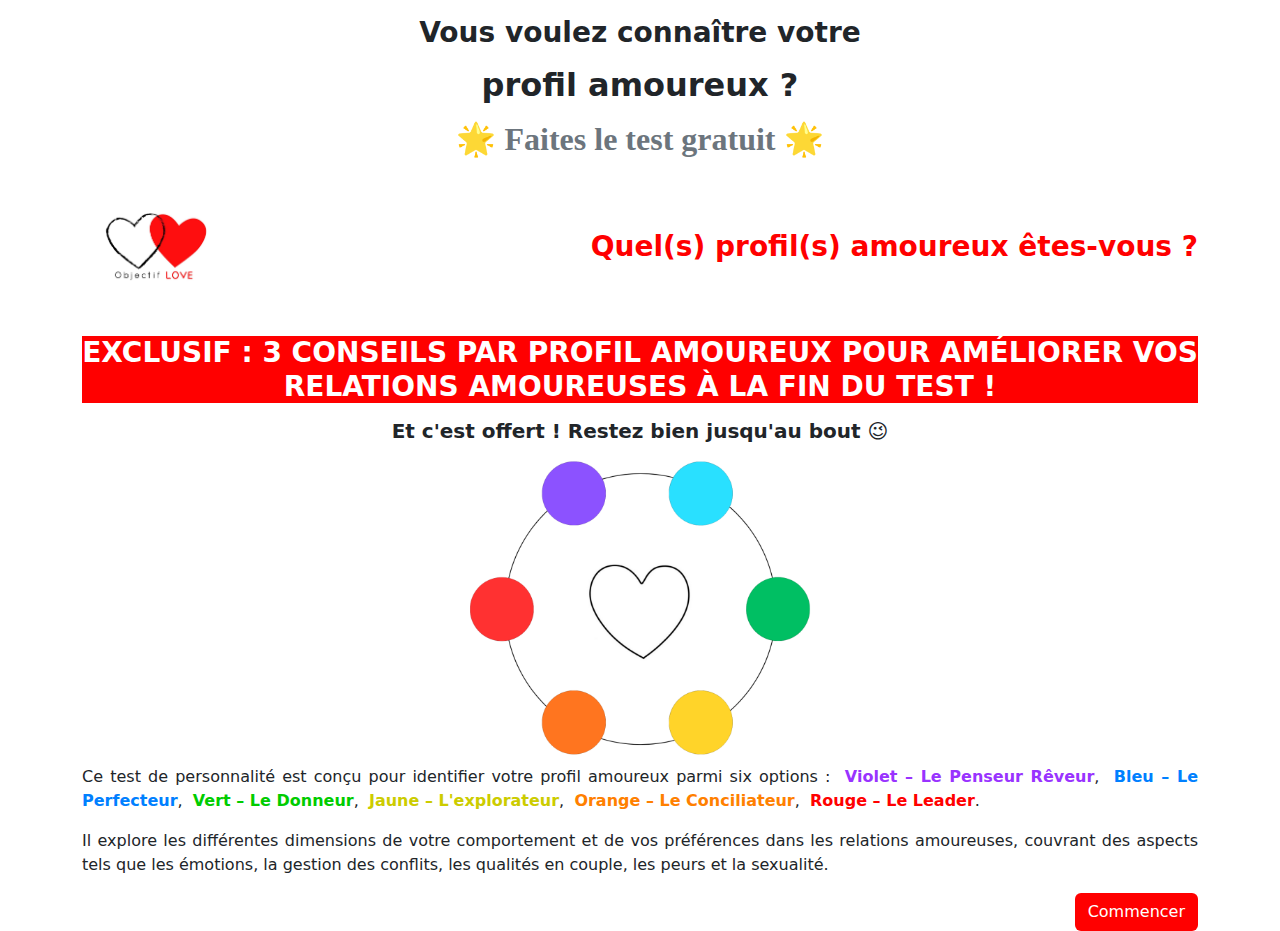
==== versions/2.0.0/index.html @ d707b4ab "refactor: extract to another repository" ====
<!doctype html>
<html lang="en">
  <head>
    <meta charset="UTF-8" />
    <meta name="viewport" content="width=device-width, initial-scale=1.0" />
    <title>Questionnaire Objectif love</title>
    <script type="module" crossorigin src="./plugin.js"></script>
    <link rel="stylesheet" crossorigin href="./plugin20.css">
  </head>
  <body>
    <div id="questionnaire"></div>
  </body>
</html>
---- versions/2.0.0/plugin20.css ----
@charset "UTF-8";/*!
 * Bootstrap  v5.3.3 (https://getbootstrap.com/)
 * Copyright 2011-2024 The Bootstrap Authors
 * Licensed under MIT (https://github.com/twbs/bootstrap/blob/main/LICENSE)
 */:root,[data-bs-theme=light]{--bs-blue: #0d6efd;--bs-indigo: #6610f2;--bs-purple: #6f42c1;--bs-pink: #d63384;--bs-red: #dc3545;--bs-orange: #fd7e14;--bs-yellow: #ffc107;--bs-green: #198754;--bs-teal: #20c997;--bs-cyan: #0dcaf0;--bs-black: #000;--bs-white: #fff;--bs-gray: #6c757d;--bs-gray-dark: #343a40;--bs-gray-100: #f8f9fa;--bs-gray-200: #e9ecef;--bs-gray-300: #dee2e6;--bs-gray-400: #ced4da;--bs-gray-500: #adb5bd;--bs-gray-600: #6c757d;--bs-gray-700: #495057;--bs-gray-800: #343a40;--bs-gray-900: #212529;--bs-primary: #0d6efd;--bs-secondary: #6c757d;--bs-success: #198754;--bs-info: #0dcaf0;--bs-warning: #ffc107;--bs-danger: #dc3545;--bs-light: #f8f9fa;--bs-dark: #212529;--bs-primary-rgb: 13, 110, 253;--bs-secondary-rgb: 108, 117, 125;--bs-success-rgb: 25, 135, 84;--bs-info-rgb: 13, 202, 240;--bs-warning-rgb: 255, 193, 7;--bs-danger-rgb: 220, 53, 69;--bs-light-rgb: 248, 249, 250;--bs-dark-rgb: 33, 37, 41;--bs-primary-text-emphasis: #052c65;--bs-secondary-text-emphasis: #2b2f32;--bs-success-text-emphasis: #0a3622;--bs-info-text-emphasis: #055160;--bs-warning-text-emphasis: #664d03;--bs-danger-text-emphasis: #58151c;--bs-light-text-emphasis: #495057;--bs-dark-text-emphasis: #495057;--bs-primary-bg-subtle: #cfe2ff;--bs-secondary-bg-subtle: #e2e3e5;--bs-success-bg-subtle: #d1e7dd;--bs-info-bg-subtle: #cff4fc;--bs-warning-bg-subtle: #fff3cd;--bs-danger-bg-subtle: #f8d7da;--bs-light-bg-subtle: #fcfcfd;--bs-dark-bg-subtle: #ced4da;--bs-primary-border-subtle: #9ec5fe;--bs-secondary-border-subtle: #c4c8cb;--bs-success-border-subtle: #a3cfbb;--bs-info-border-subtle: #9eeaf9;--bs-warning-border-subtle: #ffe69c;--bs-danger-border-subtle: #f1aeb5;--bs-light-border-subtle: #e9ecef;--bs-dark-border-subtle: #adb5bd;--bs-white-rgb: 255, 255, 255;--bs-black-rgb: 0, 0, 0;--bs-font-sans-serif: system-ui, -apple-system, "Segoe UI", Roboto, "Helvetica Neue", "Noto Sans", "Liberation Sans", Arial, sans-serif, "Apple Color Emoji", "Segoe UI Emoji", "Segoe UI Symbol", "Noto Color Emoji";--bs-font-monospace: SFMono-Regular, Menlo, Monaco, Consolas, "Liberation Mono", "Courier New", monospace;--bs-gradient: linear-gradient(180deg, rgba(255, 255, 255, .15), rgba(255, 255, 255, 0));--bs-body-font-family: var(--bs-font-sans-serif);--bs-body-font-size: 1rem;--bs-body-font-weight: 400;--bs-body-line-height: 1.5;--bs-body-color: #212529;--bs-body-color-rgb: 33, 37, 41;--bs-body-bg: #fff;--bs-body-bg-rgb: 255, 255, 255;--bs-emphasis-color: #000;--bs-emphasis-color-rgb: 0, 0, 0;--bs-secondary-color: rgba(33, 37, 41, .75);--bs-secondary-color-rgb: 33, 37, 41;--bs-secondary-bg: #e9ecef;--bs-secondary-bg-rgb: 233, 236, 239;--bs-tertiary-color: rgba(33, 37, 41, .5);--bs-tertiary-color-rgb: 33, 37, 41;--bs-tertiary-bg: #f8f9fa;--bs-tertiary-bg-rgb: 248, 249, 250;--bs-heading-color: inherit;--bs-link-color: #0d6efd;--bs-link-color-rgb: 13, 110, 253;--bs-link-decoration: underline;--bs-link-hover-color: #0a58ca;--bs-link-hover-color-rgb: 10, 88, 202;--bs-code-color: #d63384;--bs-highlight-color: #212529;--bs-highlight-bg: #fff3cd;--bs-border-width: 1px;--bs-border-style: solid;--bs-border-color: #dee2e6;--bs-border-color-translucent: rgba(0, 0, 0, .175);--bs-border-radius: .375rem;--bs-border-radius-sm: .25rem;--bs-border-radius-lg: .5rem;--bs-border-radius-xl: 1rem;--bs-border-radius-xxl: 2rem;--bs-border-radius-2xl: var(--bs-border-radius-xxl);--bs-border-radius-pill: 50rem;--bs-box-shadow: 0 .5rem 1rem rgba(0, 0, 0, .15);--bs-box-shadow-sm: 0 .125rem .25rem rgba(0, 0, 0, .075);--bs-box-shadow-lg: 0 1rem 3rem rgba(0, 0, 0, .175);--bs-box-shadow-inset: inset 0 1px 2px rgba(0, 0, 0, .075);--bs-focus-ring-width: .25rem;--bs-focus-ring-opacity: .25;--bs-focus-ring-color: rgba(13, 110, 253, .25);--bs-form-valid-color: #198754;--bs-form-valid-border-color: #198754;--bs-form-invalid-color: #dc3545;--bs-form-invalid-border-color: #dc3545}[data-bs-theme=dark]{color-scheme:dark;--bs-body-color: #dee2e6;--bs-body-color-rgb: 222, 226, 230;--bs-body-bg: #212529;--bs-body-bg-rgb: 33, 37, 41;--bs-emphasis-color: #fff;--bs-emphasis-color-rgb: 255, 255, 255;--bs-secondary-color: rgba(222, 226, 230, .75);--bs-secondary-color-rgb: 222, 226, 230;--bs-secondary-bg: #343a40;--bs-secondary-bg-rgb: 52, 58, 64;--bs-tertiary-color: rgba(222, 226, 230, .5);--bs-tertiary-color-rgb: 222, 226, 230;--bs-tertiary-bg: #2b3035;--bs-tertiary-bg-rgb: 43, 48, 53;--bs-primary-text-emphasis: #6ea8fe;--bs-secondary-text-emphasis: #a7acb1;--bs-success-text-emphasis: #75b798;--bs-info-text-emphasis: #6edff6;--bs-warning-text-emphasis: #ffda6a;--bs-danger-text-emphasis: #ea868f;--bs-light-text-emphasis: #f8f9fa;--bs-dark-text-emphasis: #dee2e6;--bs-primary-bg-subtle: #031633;--bs-secondary-bg-subtle: #161719;--bs-success-bg-subtle: #051b11;--bs-info-bg-subtle: #032830;--bs-warning-bg-subtle: #332701;--bs-danger-bg-subtle: #2c0b0e;--bs-light-bg-subtle: #343a40;--bs-dark-bg-subtle: #1a1d20;--bs-primary-border-subtle: #084298;--bs-secondary-border-subtle: #41464b;--bs-success-border-subtle: #0f5132;--bs-info-border-subtle: #087990;--bs-warning-border-subtle: #997404;--bs-danger-border-subtle: #842029;--bs-light-border-subtle: #495057;--bs-dark-border-subtle: #343a40;--bs-heading-color: inherit;--bs-link-color: #6ea8fe;--bs-link-hover-color: #8bb9fe;--bs-link-color-rgb: 110, 168, 254;--bs-link-hover-color-rgb: 139, 185, 254;--bs-code-color: #e685b5;--bs-highlight-color: #dee2e6;--bs-highlight-bg: #664d03;--bs-border-color: #495057;--bs-border-color-translucent: rgba(255, 255, 255, .15);--bs-form-valid-color: #75b798;--bs-form-valid-border-color: #75b798;--bs-form-invalid-color: #ea868f;--bs-form-invalid-border-color: #ea868f}*,*:before,*:after{box-sizing:border-box}@media (prefers-reduced-motion: no-preference){:root{scroll-behavior:smooth}}body{margin:0;font-family:var(--bs-body-font-family);font-size:var(--bs-body-font-size);font-weight:var(--bs-body-font-weight);line-height:var(--bs-body-line-height);color:var(--bs-body-color);text-align:var(--bs-body-text-align);background-color:var(--bs-body-bg);-webkit-text-size-adjust:100%;-webkit-tap-highlight-color:rgba(0,0,0,0)}hr{margin:1rem 0;color:inherit;border:0;border-top:var(--bs-border-width) solid;opacity:.25}h6,.h6,h5,.h5,h4,.h4,h3,.h3,h2,.h2,h1,.h1{margin-top:0;margin-bottom:.5rem;font-weight:500;line-height:1.2;color:var(--bs-heading-color)}h1,.h1{font-size:calc(1.375rem + 1.5vw)}@media (min-width: 1200px){h1,.h1{font-size:2.5rem}}h2,.h2{font-size:calc(1.325rem + .9vw)}@media (min-width: 1200px){h2,.h2{font-size:2rem}}h3,.h3{font-size:calc(1.3rem + .6vw)}@media (min-width: 1200px){h3,.h3{font-size:1.75rem}}h4,.h4{font-size:calc(1.275rem + .3vw)}@media (min-width: 1200px){h4,.h4{font-size:1.5rem}}h5,.h5{font-size:1.25rem}h6,.h6{font-size:1rem}p{margin-top:0;margin-bottom:1rem}abbr[title]{text-decoration:underline dotted;cursor:help;text-decoration-skip-ink:none}address{margin-bottom:1rem;font-style:normal;line-height:inherit}ol,ul{padding-left:2rem}ol,ul,dl{margin-top:0;margin-bottom:1rem}ol ol,ul ul,ol ul,ul ol{margin-bottom:0}dt{font-weight:700}dd{margin-bottom:.5rem;margin-left:0}blockquote{margin:0 0 1rem}b,strong{font-weight:bolder}small,.small{font-size:.875em}mark,.mark{padding:.1875em;color:var(--bs-highlight-color);background-color:var(--bs-highlight-bg)}sub,sup{position:relative;font-size:.75em;line-height:0;vertical-align:baseline}sub{bottom:-.25em}sup{top:-.5em}a{color:rgba(var(--bs-link-color-rgb),var(--bs-link-opacity, 1));text-decoration:underline}a:hover{--bs-link-color-rgb: var(--bs-link-hover-color-rgb)}a:not([href]):not([class]),a:not([href]):not([class]):hover{color:inherit;text-decoration:none}pre,code,kbd,samp{font-family:var(--bs-font-monospace);font-size:1em}pre{display:block;margin-top:0;margin-bottom:1rem;overflow:auto;font-size:.875em}pre code{font-size:inherit;color:inherit;word-break:normal}code{font-size:.875em;color:var(--bs-code-color);word-wrap:break-word}a>code{color:inherit}kbd{padding:.1875rem .375rem;font-size:.875em;color:var(--bs-body-bg);background-color:var(--bs-body-color);border-radius:.25rem}kbd kbd{padding:0;font-size:1em}figure{margin:0 0 1rem}img,svg{vertical-align:middle}table{caption-side:bottom;border-collapse:collapse}caption{padding-top:.5rem;padding-bottom:.5rem;color:var(--bs-secondary-color);text-align:left}th{text-align:inherit;text-align:-webkit-match-parent}thead,tbody,tfoot,tr,td,th{border-color:inherit;border-style:solid;border-width:0}label{display:inline-block}button{border-radius:0}button:focus:not(:focus-visible){outline:0}input,button,select,optgroup,textarea{margin:0;font-family:inherit;font-size:inherit;line-height:inherit}button,select{text-transform:none}[role=button]{cursor:pointer}select{word-wrap:normal}select:disabled{opacity:1}[list]:not([type=date]):not([type=datetime-local]):not([type=month]):not([type=week]):not([type=time])::-webkit-calendar-picker-indicator{display:none!important}button,[type=button],[type=reset],[type=submit]{-webkit-appearance:button}button:not(:disabled),[type=button]:not(:disabled),[type=reset]:not(:disabled),[type=submit]:not(:disabled){cursor:pointer}::-moz-focus-inner{padding:0;border-style:none}textarea{resize:vertical}fieldset{min-width:0;padding:0;margin:0;border:0}legend{float:left;width:100%;padding:0;margin-bottom:.5rem;font-size:calc(1.275rem + .3vw);line-height:inherit}@media (min-width: 1200px){legend{font-size:1.5rem}}legend+*{clear:left}::-webkit-datetime-edit-fields-wrapper,::-webkit-datetime-edit-text,::-webkit-datetime-edit-minute,::-webkit-datetime-edit-hour-field,::-webkit-datetime-edit-day-field,::-webkit-datetime-edit-month-field,::-webkit-datetime-edit-year-field{padding:0}::-webkit-inner-spin-button{height:auto}[type=search]{-webkit-appearance:textfield;outline-offset:-2px}::-webkit-search-decoration{-webkit-appearance:none}::-webkit-color-swatch-wrapper{padding:0}::file-selector-button{font:inherit;-webkit-appearance:button}output{display:inline-block}iframe{border:0}summary{display:list-item;cursor:pointer}progress{vertical-align:baseline}[hidden]{display:none!important}.lead{font-size:1.25rem;font-weight:300}.display-1{font-size:calc(1.625rem + 4.5vw);font-weight:300;line-height:1.2}@media (min-width: 1200px){.display-1{font-size:5rem}}.display-2{font-size:calc(1.575rem + 3.9vw);font-weight:300;line-height:1.2}@media (min-width: 1200px){.display-2{font-size:4.5rem}}.display-3{font-size:calc(1.525rem + 3.3vw);font-weight:300;line-height:1.2}@media (min-width: 1200px){.display-3{font-size:4rem}}.display-4{font-size:calc(1.475rem + 2.7vw);font-weight:300;line-height:1.2}@media (min-width: 1200px){.display-4{font-size:3.5rem}}.display-5{font-size:calc(1.425rem + 2.1vw);font-weight:300;line-height:1.2}@media (min-width: 1200px){.display-5{font-size:3rem}}.display-6{font-size:calc(1.375rem + 1.5vw);font-weight:300;line-height:1.2}@media (min-width: 1200px){.display-6{font-size:2.5rem}}.list-unstyled,.list-inline{padding-left:0;list-style:none}.list-inline-item{display:inline-block}.list-inline-item:not(:last-child){margin-right:.5rem}.initialism{font-size:.875em;text-transform:uppercase}.blockquote{margin-bottom:1rem;font-size:1.25rem}.blockquote>:last-child{margin-bottom:0}.blockquote-footer{margin-top:-1rem;margin-bottom:1rem;font-size:.875em;color:#6c757d}.blockquote-footer:before{content:"— "}.img-fluid{max-width:100%;height:auto}.img-thumbnail{padding:.25rem;background-color:var(--bs-body-bg);border:var(--bs-border-width) solid var(--bs-border-color);border-radius:var(--bs-border-radius);max-width:100%;height:auto}.figure{display:inline-block}.figure-img{margin-bottom:.5rem;line-height:1}.figure-caption{font-size:.875em;color:var(--bs-secondary-color)}.container,.container-fluid,.container-xxl,.container-xl,.container-lg,.container-md,.container-sm{--bs-gutter-x: 1.5rem;--bs-gutter-y: 0;width:100%;padding-right:calc(var(--bs-gutter-x) * .5);padding-left:calc(var(--bs-gutter-x) * .5);margin-right:auto;margin-left:auto}@media (min-width: 576px){.container-sm,.container{max-width:540px}}@media (min-width: 768px){.container-md,.container-sm,.container{max-width:720px}}@media (min-width: 992px){.container-lg,.container-md,.container-sm,.container{max-width:960px}}@media (min-width: 1200px){.container-xl,.container-lg,.container-md,.container-sm,.container{max-width:1140px}}@media (min-width: 1400px){.container-xxl,.container-xl,.container-lg,.container-md,.container-sm,.container{max-width:1320px}}:root{--bs-breakpoint-xs: 0;--bs-breakpoint-sm: 576px;--bs-breakpoint-md: 768px;--bs-breakpoint-lg: 992px;--bs-breakpoint-xl: 1200px;--bs-breakpoint-xxl: 1400px}.row{--bs-gutter-x: 1.5rem;--bs-gutter-y: 0;display:flex;flex-wrap:wrap;margin-top:calc(-1 * var(--bs-gutter-y));margin-right:calc(-.5 * var(--bs-gutter-x));margin-left:calc(-.5 * var(--bs-gutter-x))}.row>*{flex-shrink:0;width:100%;max-width:100%;padding-right:calc(var(--bs-gutter-x) * .5);padding-left:calc(var(--bs-gutter-x) * .5);margin-top:var(--bs-gutter-y)}.col{flex:1 0 0%}.row-cols-auto>*{flex:0 0 auto;width:auto}.row-cols-1>*{flex:0 0 auto;width:100%}.row-cols-2>*{flex:0 0 auto;width:50%}.row-cols-3>*{flex:0 0 auto;width:33.33333333%}.row-cols-4>*{flex:0 0 auto;width:25%}.row-cols-5>*{flex:0 0 auto;width:20%}.row-cols-6>*{flex:0 0 auto;width:16.66666667%}.col-auto{flex:0 0 auto;width:auto}.col-1{flex:0 0 auto;width:8.33333333%}.col-2{flex:0 0 auto;width:16.66666667%}.col-3{flex:0 0 auto;width:25%}.col-4{flex:0 0 auto;width:33.33333333%}.col-5{flex:0 0 auto;width:41.66666667%}.col-6{flex:0 0 auto;width:50%}.col-7{flex:0 0 auto;width:58.33333333%}.col-8{flex:0 0 auto;width:66.66666667%}.col-9{flex:0 0 auto;width:75%}.col-10{flex:0 0 auto;width:83.33333333%}.col-11{flex:0 0 auto;width:91.66666667%}.col-12{flex:0 0 auto;width:100%}.offset-1{margin-left:8.33333333%}.offset-2{margin-left:16.66666667%}.offset-3{margin-left:25%}.offset-4{margin-left:33.33333333%}.offset-5{margin-left:41.66666667%}.offset-6{margin-left:50%}.offset-7{margin-left:58.33333333%}.offset-8{margin-left:66.66666667%}.offset-9{margin-left:75%}.offset-10{margin-left:83.33333333%}.offset-11{margin-left:91.66666667%}.g-0,.gx-0{--bs-gutter-x: 0}.g-0,.gy-0{--bs-gutter-y: 0}.g-1,.gx-1{--bs-gutter-x: .25rem}.g-1,.gy-1{--bs-gutter-y: .25rem}.g-2,.gx-2{--bs-gutter-x: .5rem}.g-2,.gy-2{--bs-gutter-y: .5rem}.g-3,.gx-3{--bs-gutter-x: 1rem}.g-3,.gy-3{--bs-gutter-y: 1rem}.g-4,.gx-4{--bs-gutter-x: 1.5rem}.g-4,.gy-4{--bs-gutter-y: 1.5rem}.g-5,.gx-5{--bs-gutter-x: 3rem}.g-5,.gy-5{--bs-gutter-y: 3rem}@media (min-width: 576px){.col-sm{flex:1 0 0%}.row-cols-sm-auto>*{flex:0 0 auto;width:auto}.row-cols-sm-1>*{flex:0 0 auto;width:100%}.row-cols-sm-2>*{flex:0 0 auto;width:50%}.row-cols-sm-3>*{flex:0 0 auto;width:33.33333333%}.row-cols-sm-4>*{flex:0 0 auto;width:25%}.row-cols-sm-5>*{flex:0 0 auto;width:20%}.row-cols-sm-6>*{flex:0 0 auto;width:16.66666667%}.col-sm-auto{flex:0 0 auto;width:auto}.col-sm-1{flex:0 0 auto;width:8.33333333%}.col-sm-2{flex:0 0 auto;width:16.66666667%}.col-sm-3{flex:0 0 auto;width:25%}.col-sm-4{flex:0 0 auto;width:33.33333333%}.col-sm-5{flex:0 0 auto;width:41.66666667%}.col-sm-6{flex:0 0 auto;width:50%}.col-sm-7{flex:0 0 auto;width:58.33333333%}.col-sm-8{flex:0 0 auto;width:66.66666667%}.col-sm-9{flex:0 0 auto;width:75%}.col-sm-10{flex:0 0 auto;width:83.33333333%}.col-sm-11{flex:0 0 auto;width:91.66666667%}.col-sm-12{flex:0 0 auto;width:100%}.offset-sm-0{margin-left:0}.offset-sm-1{margin-left:8.33333333%}.offset-sm-2{margin-left:16.66666667%}.offset-sm-3{margin-left:25%}.offset-sm-4{margin-left:33.33333333%}.offset-sm-5{margin-left:41.66666667%}.offset-sm-6{margin-left:50%}.offset-sm-7{margin-left:58.33333333%}.offset-sm-8{margin-left:66.66666667%}.offset-sm-9{margin-left:75%}.offset-sm-10{margin-left:83.33333333%}.offset-sm-11{margin-left:91.66666667%}.g-sm-0,.gx-sm-0{--bs-gutter-x: 0}.g-sm-0,.gy-sm-0{--bs-gutter-y: 0}.g-sm-1,.gx-sm-1{--bs-gutter-x: .25rem}.g-sm-1,.gy-sm-1{--bs-gutter-y: .25rem}.g-sm-2,.gx-sm-2{--bs-gutter-x: .5rem}.g-sm-2,.gy-sm-2{--bs-gutter-y: .5rem}.g-sm-3,.gx-sm-3{--bs-gutter-x: 1rem}.g-sm-3,.gy-sm-3{--bs-gutter-y: 1rem}.g-sm-4,.gx-sm-4{--bs-gutter-x: 1.5rem}.g-sm-4,.gy-sm-4{--bs-gutter-y: 1.5rem}.g-sm-5,.gx-sm-5{--bs-gutter-x: 3rem}.g-sm-5,.gy-sm-5{--bs-gutter-y: 3rem}}@media (min-width: 768px){.col-md{flex:1 0 0%}.row-cols-md-auto>*{flex:0 0 auto;width:auto}.row-cols-md-1>*{flex:0 0 auto;width:100%}.row-cols-md-2>*{flex:0 0 auto;width:50%}.row-cols-md-3>*{flex:0 0 auto;width:33.33333333%}.row-cols-md-4>*{flex:0 0 auto;width:25%}.row-cols-md-5>*{flex:0 0 auto;width:20%}.row-cols-md-6>*{flex:0 0 auto;width:16.66666667%}.col-md-auto{flex:0 0 auto;width:auto}.col-md-1{flex:0 0 auto;width:8.33333333%}.col-md-2{flex:0 0 auto;width:16.66666667%}.col-md-3{flex:0 0 auto;width:25%}.col-md-4{flex:0 0 auto;width:33.33333333%}.col-md-5{flex:0 0 auto;width:41.66666667%}.col-md-6{flex:0 0 auto;width:50%}.col-md-7{flex:0 0 auto;width:58.33333333%}.col-md-8{flex:0 0 auto;width:66.66666667%}.col-md-9{flex:0 0 auto;width:75%}.col-md-10{flex:0 0 auto;width:83.33333333%}.col-md-11{flex:0 0 auto;width:91.66666667%}.col-md-12{flex:0 0 auto;width:100%}.offset-md-0{margin-left:0}.offset-md-1{margin-left:8.33333333%}.offset-md-2{margin-left:16.66666667%}.offset-md-3{margin-left:25%}.offset-md-4{margin-left:33.33333333%}.offset-md-5{margin-left:41.66666667%}.offset-md-6{margin-left:50%}.offset-md-7{margin-left:58.33333333%}.offset-md-8{margin-left:66.66666667%}.offset-md-9{margin-left:75%}.offset-md-10{margin-left:83.33333333%}.offset-md-11{margin-left:91.66666667%}.g-md-0,.gx-md-0{--bs-gutter-x: 0}.g-md-0,.gy-md-0{--bs-gutter-y: 0}.g-md-1,.gx-md-1{--bs-gutter-x: .25rem}.g-md-1,.gy-md-1{--bs-gutter-y: .25rem}.g-md-2,.gx-md-2{--bs-gutter-x: .5rem}.g-md-2,.gy-md-2{--bs-gutter-y: .5rem}.g-md-3,.gx-md-3{--bs-gutter-x: 1rem}.g-md-3,.gy-md-3{--bs-gutter-y: 1rem}.g-md-4,.gx-md-4{--bs-gutter-x: 1.5rem}.g-md-4,.gy-md-4{--bs-gutter-y: 1.5rem}.g-md-5,.gx-md-5{--bs-gutter-x: 3rem}.g-md-5,.gy-md-5{--bs-gutter-y: 3rem}}@media (min-width: 992px){.col-lg{flex:1 0 0%}.row-cols-lg-auto>*{flex:0 0 auto;width:auto}.row-cols-lg-1>*{flex:0 0 auto;width:100%}.row-cols-lg-2>*{flex:0 0 auto;width:50%}.row-cols-lg-3>*{flex:0 0 auto;width:33.33333333%}.row-cols-lg-4>*{flex:0 0 auto;width:25%}.row-cols-lg-5>*{flex:0 0 auto;width:20%}.row-cols-lg-6>*{flex:0 0 auto;width:16.66666667%}.col-lg-auto{flex:0 0 auto;width:auto}.col-lg-1{flex:0 0 auto;width:8.33333333%}.col-lg-2{flex:0 0 auto;width:16.66666667%}.col-lg-3{flex:0 0 auto;width:25%}.col-lg-4{flex:0 0 auto;width:33.33333333%}.col-lg-5{flex:0 0 auto;width:41.66666667%}.col-lg-6{flex:0 0 auto;width:50%}.col-lg-7{flex:0 0 auto;width:58.33333333%}.col-lg-8{flex:0 0 auto;width:66.66666667%}.col-lg-9{flex:0 0 auto;width:75%}.col-lg-10{flex:0 0 auto;width:83.33333333%}.col-lg-11{flex:0 0 auto;width:91.66666667%}.col-lg-12{flex:0 0 auto;width:100%}.offset-lg-0{margin-left:0}.offset-lg-1{margin-left:8.33333333%}.offset-lg-2{margin-left:16.66666667%}.offset-lg-3{margin-left:25%}.offset-lg-4{margin-left:33.33333333%}.offset-lg-5{margin-left:41.66666667%}.offset-lg-6{margin-left:50%}.offset-lg-7{margin-left:58.33333333%}.offset-lg-8{margin-left:66.66666667%}.offset-lg-9{margin-left:75%}.offset-lg-10{margin-left:83.33333333%}.offset-lg-11{margin-left:91.66666667%}.g-lg-0,.gx-lg-0{--bs-gutter-x: 0}.g-lg-0,.gy-lg-0{--bs-gutter-y: 0}.g-lg-1,.gx-lg-1{--bs-gutter-x: .25rem}.g-lg-1,.gy-lg-1{--bs-gutter-y: .25rem}.g-lg-2,.gx-lg-2{--bs-gutter-x: .5rem}.g-lg-2,.gy-lg-2{--bs-gutter-y: .5rem}.g-lg-3,.gx-lg-3{--bs-gutter-x: 1rem}.g-lg-3,.gy-lg-3{--bs-gutter-y: 1rem}.g-lg-4,.gx-lg-4{--bs-gutter-x: 1.5rem}.g-lg-4,.gy-lg-4{--bs-gutter-y: 1.5rem}.g-lg-5,.gx-lg-5{--bs-gutter-x: 3rem}.g-lg-5,.gy-lg-5{--bs-gutter-y: 3rem}}@media (min-width: 1200px){.col-xl{flex:1 0 0%}.row-cols-xl-auto>*{flex:0 0 auto;width:auto}.row-cols-xl-1>*{flex:0 0 auto;width:100%}.row-cols-xl-2>*{flex:0 0 auto;width:50%}.row-cols-xl-3>*{flex:0 0 auto;width:33.33333333%}.row-cols-xl-4>*{flex:0 0 auto;width:25%}.row-cols-xl-5>*{flex:0 0 auto;width:20%}.row-cols-xl-6>*{flex:0 0 auto;width:16.66666667%}.col-xl-auto{flex:0 0 auto;width:auto}.col-xl-1{flex:0 0 auto;width:8.33333333%}.col-xl-2{flex:0 0 auto;width:16.66666667%}.col-xl-3{flex:0 0 auto;width:25%}.col-xl-4{flex:0 0 auto;width:33.33333333%}.col-xl-5{flex:0 0 auto;width:41.66666667%}.col-xl-6{flex:0 0 auto;width:50%}.col-xl-7{flex:0 0 auto;width:58.33333333%}.col-xl-8{flex:0 0 auto;width:66.66666667%}.col-xl-9{flex:0 0 auto;width:75%}.col-xl-10{flex:0 0 auto;width:83.33333333%}.col-xl-11{flex:0 0 auto;width:91.66666667%}.col-xl-12{flex:0 0 auto;width:100%}.offset-xl-0{margin-left:0}.offset-xl-1{margin-left:8.33333333%}.offset-xl-2{margin-left:16.66666667%}.offset-xl-3{margin-left:25%}.offset-xl-4{margin-left:33.33333333%}.offset-xl-5{margin-left:41.66666667%}.offset-xl-6{margin-left:50%}.offset-xl-7{margin-left:58.33333333%}.offset-xl-8{margin-left:66.66666667%}.offset-xl-9{margin-left:75%}.offset-xl-10{margin-left:83.33333333%}.offset-xl-11{margin-left:91.66666667%}.g-xl-0,.gx-xl-0{--bs-gutter-x: 0}.g-xl-0,.gy-xl-0{--bs-gutter-y: 0}.g-xl-1,.gx-xl-1{--bs-gutter-x: .25rem}.g-xl-1,.gy-xl-1{--bs-gutter-y: .25rem}.g-xl-2,.gx-xl-2{--bs-gutter-x: .5rem}.g-xl-2,.gy-xl-2{--bs-gutter-y: .5rem}.g-xl-3,.gx-xl-3{--bs-gutter-x: 1rem}.g-xl-3,.gy-xl-3{--bs-gutter-y: 1rem}.g-xl-4,.gx-xl-4{--bs-gutter-x: 1.5rem}.g-xl-4,.gy-xl-4{--bs-gutter-y: 1.5rem}.g-xl-5,.gx-xl-5{--bs-gutter-x: 3rem}.g-xl-5,.gy-xl-5{--bs-gutter-y: 3rem}}@media (min-width: 1400px){.col-xxl{flex:1 0 0%}.row-cols-xxl-auto>*{flex:0 0 auto;width:auto}.row-cols-xxl-1>*{flex:0 0 auto;width:100%}.row-cols-xxl-2>*{flex:0 0 auto;width:50%}.row-cols-xxl-3>*{flex:0 0 auto;width:33.33333333%}.row-cols-xxl-4>*{flex:0 0 auto;width:25%}.row-cols-xxl-5>*{flex:0 0 auto;width:20%}.row-cols-xxl-6>*{flex:0 0 auto;width:16.66666667%}.col-xxl-auto{flex:0 0 auto;width:auto}.col-xxl-1{flex:0 0 auto;width:8.33333333%}.col-xxl-2{flex:0 0 auto;width:16.66666667%}.col-xxl-3{flex:0 0 auto;width:25%}.col-xxl-4{flex:0 0 auto;width:33.33333333%}.col-xxl-5{flex:0 0 auto;width:41.66666667%}.col-xxl-6{flex:0 0 auto;width:50%}.col-xxl-7{flex:0 0 auto;width:58.33333333%}.col-xxl-8{flex:0 0 auto;width:66.66666667%}.col-xxl-9{flex:0 0 auto;width:75%}.col-xxl-10{flex:0 0 auto;width:83.33333333%}.col-xxl-11{flex:0 0 auto;width:91.66666667%}.col-xxl-12{flex:0 0 auto;width:100%}.offset-xxl-0{margin-left:0}.offset-xxl-1{margin-left:8.33333333%}.offset-xxl-2{margin-left:16.66666667%}.offset-xxl-3{margin-left:25%}.offset-xxl-4{margin-left:33.33333333%}.offset-xxl-5{margin-left:41.66666667%}.offset-xxl-6{margin-left:50%}.offset-xxl-7{margin-left:58.33333333%}.offset-xxl-8{margin-left:66.66666667%}.offset-xxl-9{margin-left:75%}.offset-xxl-10{margin-left:83.33333333%}.offset-xxl-11{margin-left:91.66666667%}.g-xxl-0,.gx-xxl-0{--bs-gutter-x: 0}.g-xxl-0,.gy-xxl-0{--bs-gutter-y: 0}.g-xxl-1,.gx-xxl-1{--bs-gutter-x: .25rem}.g-xxl-1,.gy-xxl-1{--bs-gutter-y: .25rem}.g-xxl-2,.gx-xxl-2{--bs-gutter-x: .5rem}.g-xxl-2,.gy-xxl-2{--bs-gutter-y: .5rem}.g-xxl-3,.gx-xxl-3{--bs-gutter-x: 1rem}.g-xxl-3,.gy-xxl-3{--bs-gutter-y: 1rem}.g-xxl-4,.gx-xxl-4{--bs-gutter-x: 1.5rem}.g-xxl-4,.gy-xxl-4{--bs-gutter-y: 1.5rem}.g-xxl-5,.gx-xxl-5{--bs-gutter-x: 3rem}.g-xxl-5,.gy-xxl-5{--bs-gutter-y: 3rem}}.table{--bs-table-color-type: initial;--bs-table-bg-type: initial;--bs-table-color-state: initial;--bs-table-bg-state: initial;--bs-table-color: var(--bs-emphasis-color);--bs-table-bg: var(--bs-body-bg);--bs-table-border-color: var(--bs-border-color);--bs-table-accent-bg: transparent;--bs-table-striped-color: var(--bs-emphasis-color);--bs-table-striped-bg: rgba(var(--bs-emphasis-color-rgb), .05);--bs-table-active-color: var(--bs-emphasis-color);--bs-table-active-bg: rgba(var(--bs-emphasis-color-rgb), .1);--bs-table-hover-color: var(--bs-emphasis-color);--bs-table-hover-bg: rgba(var(--bs-emphasis-color-rgb), .075);width:100%;margin-bottom:1rem;vertical-align:top;border-color:var(--bs-table-border-color)}.table>:not(caption)>*>*{padding:.5rem;color:var(--bs-table-color-state, var(--bs-table-color-type, var(--bs-table-color)));background-color:var(--bs-table-bg);border-bottom-width:var(--bs-border-width);box-shadow:inset 0 0 0 9999px var(--bs-table-bg-state, var(--bs-table-bg-type, var(--bs-table-accent-bg)))}.table>tbody{vertical-align:inherit}.table>thead{vertical-align:bottom}.table-group-divider{border-top:calc(var(--bs-border-width) * 2) solid currentcolor}.caption-top{caption-side:top}.table-sm>:not(caption)>*>*{padding:.25rem}.table-bordered>:not(caption)>*{border-width:var(--bs-border-width) 0}.table-bordered>:not(caption)>*>*{border-width:0 var(--bs-border-width)}.table-borderless>:not(caption)>*>*{border-bottom-width:0}.table-borderless>:not(:first-child){border-top-width:0}.table-striped>tbody>tr:nth-of-type(odd)>*{--bs-table-color-type: var(--bs-table-striped-color);--bs-table-bg-type: var(--bs-table-striped-bg)}.table-striped-columns>:not(caption)>tr>:nth-child(2n){--bs-table-color-type: var(--bs-table-striped-color);--bs-table-bg-type: var(--bs-table-striped-bg)}.table-active{--bs-table-color-state: var(--bs-table-active-color);--bs-table-bg-state: var(--bs-table-active-bg)}.table-hover>tbody>tr:hover>*{--bs-table-color-state: var(--bs-table-hover-color);--bs-table-bg-state: var(--bs-table-hover-bg)}.table-primary{--bs-table-color: #000;--bs-table-bg: #cfe2ff;--bs-table-border-color: #a6b5cc;--bs-table-striped-bg: #c5d7f2;--bs-table-striped-color: #000;--bs-table-active-bg: #bacbe6;--bs-table-active-color: #000;--bs-table-hover-bg: #bfd1ec;--bs-table-hover-color: #000;color:var(--bs-table-color);border-color:var(--bs-table-border-color)}.table-secondary{--bs-table-color: #000;--bs-table-bg: #e2e3e5;--bs-table-border-color: #b5b6b7;--bs-table-striped-bg: #d7d8da;--bs-table-striped-color: #000;--bs-table-active-bg: #cbccce;--bs-table-active-color: #000;--bs-table-hover-bg: #d1d2d4;--bs-table-hover-color: #000;color:var(--bs-table-color);border-color:var(--bs-table-border-color)}.table-success{--bs-table-color: #000;--bs-table-bg: #d1e7dd;--bs-table-border-color: #a7b9b1;--bs-table-striped-bg: #c7dbd2;--bs-table-striped-color: #000;--bs-table-active-bg: #bcd0c7;--bs-table-active-color: #000;--bs-table-hover-bg: #c1d6cc;--bs-table-hover-color: #000;color:var(--bs-table-color);border-color:var(--bs-table-border-color)}.table-info{--bs-table-color: #000;--bs-table-bg: #cff4fc;--bs-table-border-color: #a6c3ca;--bs-table-striped-bg: #c5e8ef;--bs-table-striped-color: #000;--bs-table-active-bg: #badce3;--bs-table-active-color: #000;--bs-table-hover-bg: #bfe2e9;--bs-table-hover-color: #000;color:var(--bs-table-color);border-color:var(--bs-table-border-color)}.table-warning{--bs-table-color: #000;--bs-table-bg: #fff3cd;--bs-table-border-color: #ccc2a4;--bs-table-striped-bg: #f2e7c3;--bs-table-striped-color: #000;--bs-table-active-bg: #e6dbb9;--bs-table-active-color: #000;--bs-table-hover-bg: #ece1be;--bs-table-hover-color: #000;color:var(--bs-table-color);border-color:var(--bs-table-border-color)}.table-danger{--bs-table-color: #000;--bs-table-bg: #f8d7da;--bs-table-border-color: #c6acae;--bs-table-striped-bg: #eccccf;--bs-table-striped-color: #000;--bs-table-active-bg: #dfc2c4;--bs-table-active-color: #000;--bs-table-hover-bg: #e5c7ca;--bs-table-hover-color: #000;color:var(--bs-table-color);border-color:var(--bs-table-border-color)}.table-light{--bs-table-color: #000;--bs-table-bg: #f8f9fa;--bs-table-border-color: #c6c7c8;--bs-table-striped-bg: #ecedee;--bs-table-striped-color: #000;--bs-table-active-bg: #dfe0e1;--bs-table-active-color: #000;--bs-table-hover-bg: #e5e6e7;--bs-table-hover-color: #000;color:var(--bs-table-color);border-color:var(--bs-table-border-color)}.table-dark{--bs-table-color: #fff;--bs-table-bg: #212529;--bs-table-border-color: #4d5154;--bs-table-striped-bg: #2c3034;--bs-table-striped-color: #fff;--bs-table-active-bg: #373b3e;--bs-table-active-color: #fff;--bs-table-hover-bg: #323539;--bs-table-hover-color: #fff;color:var(--bs-table-color);border-color:var(--bs-table-border-color)}.table-responsive{overflow-x:auto;-webkit-overflow-scrolling:touch}@media (max-width: 575.98px){.table-responsive-sm{overflow-x:auto;-webkit-overflow-scrolling:touch}}@media (max-width: 767.98px){.table-responsive-md{overflow-x:auto;-webkit-overflow-scrolling:touch}}@media (max-width: 991.98px){.table-responsive-lg{overflow-x:auto;-webkit-overflow-scrolling:touch}}@media (max-width: 1199.98px){.table-responsive-xl{overflow-x:auto;-webkit-overflow-scrolling:touch}}@media (max-width: 1399.98px){.table-responsive-xxl{overflow-x:auto;-webkit-overflow-scrolling:touch}}.form-label{margin-bottom:.5rem}.col-form-label{padding-top:calc(.375rem + var(--bs-border-width));padding-bottom:calc(.375rem + var(--bs-border-width));margin-bottom:0;font-size:inherit;line-height:1.5}.col-form-label-lg{padding-top:calc(.5rem + var(--bs-border-width));padding-bottom:calc(.5rem + var(--bs-border-width));font-size:1.25rem}.col-form-label-sm{padding-top:calc(.25rem + var(--bs-border-width));padding-bottom:calc(.25rem + var(--bs-border-width));font-size:.875rem}.form-text{margin-top:.25rem;font-size:.875em;color:var(--bs-secondary-color)}.form-control{display:block;width:100%;padding:.375rem .75rem;font-size:1rem;font-weight:400;line-height:1.5;color:var(--bs-body-color);-webkit-appearance:none;-moz-appearance:none;appearance:none;background-color:var(--bs-body-bg);background-clip:padding-box;border:var(--bs-border-width) solid var(--bs-border-color);border-radius:var(--bs-border-radius);transition:border-color .15s ease-in-out,box-shadow .15s ease-in-out}@media (prefers-reduced-motion: reduce){.form-control{transition:none}}.form-control[type=file]{overflow:hidden}.form-control[type=file]:not(:disabled):not([readonly]){cursor:pointer}.form-control:focus{color:var(--bs-body-color);background-color:var(--bs-body-bg);border-color:#86b7fe;outline:0;box-shadow:0 0 0 .25rem #0d6efd40}.form-control::-webkit-date-and-time-value{min-width:85px;height:1.5em;margin:0}.form-control::-webkit-datetime-edit{display:block;padding:0}.form-control::placeholder{color:var(--bs-secondary-color);opacity:1}.form-control:disabled{background-color:var(--bs-secondary-bg);opacity:1}.form-control::file-selector-button{padding:.375rem .75rem;margin:-.375rem -.75rem;margin-inline-end:.75rem;color:var(--bs-body-color);background-color:var(--bs-tertiary-bg);pointer-events:none;border-color:inherit;border-style:solid;border-width:0;border-inline-end-width:var(--bs-border-width);border-radius:0;transition:color .15s ease-in-out,background-color .15s ease-in-out,border-color .15s ease-in-out,box-shadow .15s ease-in-out}@media (prefers-reduced-motion: reduce){.form-control::file-selector-button{transition:none}}.form-control:hover:not(:disabled):not([readonly])::file-selector-button{background-color:var(--bs-secondary-bg)}.form-control-plaintext{display:block;width:100%;padding:.375rem 0;margin-bottom:0;line-height:1.5;color:var(--bs-body-color);background-color:transparent;border:solid transparent;border-width:var(--bs-border-width) 0}.form-control-plaintext:focus{outline:0}.form-control-plaintext.form-control-sm,.form-control-plaintext.form-control-lg{padding-right:0;padding-left:0}.form-control-sm{min-height:calc(1.5em + .5rem + calc(var(--bs-border-width) * 2));padding:.25rem .5rem;font-size:.875rem;border-radius:var(--bs-border-radius-sm)}.form-control-sm::file-selector-button{padding:.25rem .5rem;margin:-.25rem -.5rem;margin-inline-end:.5rem}.form-control-lg{min-height:calc(1.5em + 1rem + calc(var(--bs-border-width) * 2));padding:.5rem 1rem;font-size:1.25rem;border-radius:var(--bs-border-radius-lg)}.form-control-lg::file-selector-button{padding:.5rem 1rem;margin:-.5rem -1rem;margin-inline-end:1rem}textarea.form-control{min-height:calc(1.5em + .75rem + calc(var(--bs-border-width) * 2))}textarea.form-control-sm{min-height:calc(1.5em + .5rem + calc(var(--bs-border-width) * 2))}textarea.form-control-lg{min-height:calc(1.5em + 1rem + calc(var(--bs-border-width) * 2))}.form-control-color{width:3rem;height:calc(1.5em + .75rem + calc(var(--bs-border-width) * 2));padding:.375rem}.form-control-color:not(:disabled):not([readonly]){cursor:pointer}.form-control-color::-moz-color-swatch{border:0!important;border-radius:var(--bs-border-radius)}.form-control-color::-webkit-color-swatch{border:0!important;border-radius:var(--bs-border-radius)}.form-control-color.form-control-sm{height:calc(1.5em + .5rem + calc(var(--bs-border-width) * 2))}.form-control-color.form-control-lg{height:calc(1.5em + 1rem + calc(var(--bs-border-width) * 2))}.form-select{--bs-form-select-bg-img: url("data:image/svg+xml,%3csvg xmlns='http://www.w3.org/2000/svg' viewBox='0 0 16 16'%3e%3cpath fill='none' stroke='%23343a40' stroke-linecap='round' stroke-linejoin='round' stroke-width='2' d='m2 5 6 6 6-6'/%3e%3c/svg%3e");display:block;width:100%;padding:.375rem 2.25rem .375rem .75rem;font-size:1rem;font-weight:400;line-height:1.5;color:var(--bs-body-color);-webkit-appearance:none;-moz-appearance:none;appearance:none;background-color:var(--bs-body-bg);background-image:var(--bs-form-select-bg-img),var(--bs-form-select-bg-icon, none);background-repeat:no-repeat;background-position:right .75rem center;background-size:16px 12px;border:var(--bs-border-width) solid var(--bs-border-color);border-radius:var(--bs-border-radius);transition:border-color .15s ease-in-out,box-shadow .15s ease-in-out}@media (prefers-reduced-motion: reduce){.form-select{transition:none}}.form-select:focus{border-color:#86b7fe;outline:0;box-shadow:0 0 0 .25rem #0d6efd40}.form-select[multiple],.form-select[size]:not([size="1"]){padding-right:.75rem;background-image:none}.form-select:disabled{background-color:var(--bs-secondary-bg)}.form-select:-moz-focusring{color:transparent;text-shadow:0 0 0 var(--bs-body-color)}.form-select-sm{padding-top:.25rem;padding-bottom:.25rem;padding-left:.5rem;font-size:.875rem;border-radius:var(--bs-border-radius-sm)}.form-select-lg{padding-top:.5rem;padding-bottom:.5rem;padding-left:1rem;font-size:1.25rem;border-radius:var(--bs-border-radius-lg)}[data-bs-theme=dark] .form-select{--bs-form-select-bg-img: url("data:image/svg+xml,%3csvg xmlns='http://www.w3.org/2000/svg' viewBox='0 0 16 16'%3e%3cpath fill='none' stroke='%23dee2e6' stroke-linecap='round' stroke-linejoin='round' stroke-width='2' d='m2 5 6 6 6-6'/%3e%3c/svg%3e")}.form-check{display:block;min-height:1.5rem;padding-left:1.5em;margin-bottom:.125rem}.form-check .form-check-input{float:left;margin-left:-1.5em}.form-check-reverse{padding-right:1.5em;padding-left:0;text-align:right}.form-check-reverse .form-check-input{float:right;margin-right:-1.5em;margin-left:0}.form-check-input{--bs-form-check-bg: var(--bs-body-bg);flex-shrink:0;width:1em;height:1em;margin-top:.25em;vertical-align:top;-webkit-appearance:none;-moz-appearance:none;appearance:none;background-color:var(--bs-form-check-bg);background-image:var(--bs-form-check-bg-image);background-repeat:no-repeat;background-position:center;background-size:contain;border:var(--bs-border-width) solid var(--bs-border-color);-webkit-print-color-adjust:exact;print-color-adjust:exact}.form-check-input[type=checkbox]{border-radius:.25em}.form-check-input[type=radio]{border-radius:50%}.form-check-input:active{filter:brightness(90%)}.form-check-input:focus{border-color:#86b7fe;outline:0;box-shadow:0 0 0 .25rem #0d6efd40}.form-check-input:checked{background-color:#0d6efd;border-color:#0d6efd}.form-check-input:checked[type=checkbox]{--bs-form-check-bg-image: url("data:image/svg+xml,%3csvg xmlns='http://www.w3.org/2000/svg' viewBox='0 0 20 20'%3e%3cpath fill='none' stroke='%23fff' stroke-linecap='round' stroke-linejoin='round' stroke-width='3' d='m6 10 3 3 6-6'/%3e%3c/svg%3e")}.form-check-input:checked[type=radio]{--bs-form-check-bg-image: url("data:image/svg+xml,%3csvg xmlns='http://www.w3.org/2000/svg' viewBox='-4 -4 8 8'%3e%3ccircle r='2' fill='%23fff'/%3e%3c/svg%3e")}.form-check-input[type=checkbox]:indeterminate{background-color:#0d6efd;border-color:#0d6efd;--bs-form-check-bg-image: url("data:image/svg+xml,%3csvg xmlns='http://www.w3.org/2000/svg' viewBox='0 0 20 20'%3e%3cpath fill='none' stroke='%23fff' stroke-linecap='round' stroke-linejoin='round' stroke-width='3' d='M6 10h8'/%3e%3c/svg%3e")}.form-check-input:disabled{pointer-events:none;filter:none;opacity:.5}.form-check-input[disabled]~.form-check-label,.form-check-input:disabled~.form-check-label{cursor:default;opacity:.5}.form-switch{padding-left:2.5em}.form-switch .form-check-input{--bs-form-switch-bg: url("data:image/svg+xml,%3csvg xmlns='http://www.w3.org/2000/svg' viewBox='-4 -4 8 8'%3e%3ccircle r='3' fill='rgba%280, 0, 0, 0.25%29'/%3e%3c/svg%3e");width:2em;margin-left:-2.5em;background-image:var(--bs-form-switch-bg);background-position:left center;border-radius:2em;transition:background-position .15s ease-in-out}@media (prefers-reduced-motion: reduce){.form-switch .form-check-input{transition:none}}.form-switch .form-check-input:focus{--bs-form-switch-bg: url("data:image/svg+xml,%3csvg xmlns='http://www.w3.org/2000/svg' viewBox='-4 -4 8 8'%3e%3ccircle r='3' fill='%2386b7fe'/%3e%3c/svg%3e")}.form-switch .form-check-input:checked{background-position:right center;--bs-form-switch-bg: url("data:image/svg+xml,%3csvg xmlns='http://www.w3.org/2000/svg' viewBox='-4 -4 8 8'%3e%3ccircle r='3' fill='%23fff'/%3e%3c/svg%3e")}.form-switch.form-check-reverse{padding-right:2.5em;padding-left:0}.form-switch.form-check-reverse .form-check-input{margin-right:-2.5em;margin-left:0}.form-check-inline{display:inline-block;margin-right:1rem}.btn-check{position:absolute;clip:rect(0,0,0,0);pointer-events:none}.btn-check[disabled]+.btn,.btn-check:disabled+.btn{pointer-events:none;filter:none;opacity:.65}[data-bs-theme=dark] .form-switch .form-check-input:not(:checked):not(:focus){--bs-form-switch-bg: url("data:image/svg+xml,%3csvg xmlns='http://www.w3.org/2000/svg' viewBox='-4 -4 8 8'%3e%3ccircle r='3' fill='rgba%28255, 255, 255, 0.25%29'/%3e%3c/svg%3e")}.form-range{width:100%;height:1.5rem;padding:0;-webkit-appearance:none;-moz-appearance:none;appearance:none;background-color:transparent}.form-range:focus{outline:0}.form-range:focus::-webkit-slider-thumb{box-shadow:0 0 0 1px #fff,0 0 0 .25rem #0d6efd40}.form-range:focus::-moz-range-thumb{box-shadow:0 0 0 1px #fff,0 0 0 .25rem #0d6efd40}.form-range::-moz-focus-outer{border:0}.form-range::-webkit-slider-thumb{width:1rem;height:1rem;margin-top:-.25rem;-webkit-appearance:none;-moz-appearance:none;appearance:none;background-color:#0d6efd;border:0;border-radius:1rem;transition:background-color .15s ease-in-out,border-color .15s ease-in-out,box-shadow .15s ease-in-out}@media (prefers-reduced-motion: reduce){.form-range::-webkit-slider-thumb{transition:none}}.form-range::-webkit-slider-thumb:active{background-color:#b6d4fe}.form-range::-webkit-slider-runnable-track{width:100%;height:.5rem;color:transparent;cursor:pointer;background-color:var(--bs-secondary-bg);border-color:transparent;border-radius:1rem}.form-range::-moz-range-thumb{width:1rem;height:1rem;-webkit-appearance:none;-moz-appearance:none;appearance:none;background-color:#0d6efd;border:0;border-radius:1rem;transition:background-color .15s ease-in-out,border-color .15s ease-in-out,box-shadow .15s ease-in-out}@media (prefers-reduced-motion: reduce){.form-range::-moz-range-thumb{transition:none}}.form-range::-moz-range-thumb:active{background-color:#b6d4fe}.form-range::-moz-range-track{width:100%;height:.5rem;color:transparent;cursor:pointer;background-color:var(--bs-secondary-bg);border-color:transparent;border-radius:1rem}.form-range:disabled{pointer-events:none}.form-range:disabled::-webkit-slider-thumb{background-color:var(--bs-secondary-color)}.form-range:disabled::-moz-range-thumb{background-color:var(--bs-secondary-color)}.form-floating{position:relative}.form-floating>.form-control,.form-floating>.form-control-plaintext,.form-floating>.form-select{height:calc(3.5rem + calc(var(--bs-border-width) * 2));min-height:calc(3.5rem + calc(var(--bs-border-width) * 2));line-height:1.25}.form-floating>label{position:absolute;top:0;left:0;z-index:2;height:100%;padding:1rem .75rem;overflow:hidden;text-align:start;text-overflow:ellipsis;white-space:nowrap;pointer-events:none;border:var(--bs-border-width) solid transparent;transform-origin:0 0;transition:opacity .1s ease-in-out,transform .1s ease-in-out}@media (prefers-reduced-motion: reduce){.form-floating>label{transition:none}}.form-floating>.form-control,.form-floating>.form-control-plaintext{padding:1rem .75rem}.form-floating>.form-control::placeholder,.form-floating>.form-control-plaintext::placeholder{color:transparent}.form-floating>.form-control:focus,.form-floating>.form-control:not(:placeholder-shown),.form-floating>.form-control-plaintext:focus,.form-floating>.form-control-plaintext:not(:placeholder-shown){padding-top:1.625rem;padding-bottom:.625rem}.form-floating>.form-control:-webkit-autofill,.form-floating>.form-control-plaintext:-webkit-autofill{padding-top:1.625rem;padding-bottom:.625rem}.form-floating>.form-select{padding-top:1.625rem;padding-bottom:.625rem}.form-floating>.form-control:focus~label,.form-floating>.form-control:not(:placeholder-shown)~label,.form-floating>.form-control-plaintext~label,.form-floating>.form-select~label{color:rgba(var(--bs-body-color-rgb),.65);transform:scale(.85) translateY(-.5rem) translate(.15rem)}.form-floating>.form-control:focus~label:after,.form-floating>.form-control:not(:placeholder-shown)~label:after,.form-floating>.form-control-plaintext~label:after,.form-floating>.form-select~label:after{position:absolute;top:1rem;right:.375rem;bottom:1rem;left:.375rem;z-index:-1;height:1.5em;content:"";background-color:var(--bs-body-bg);border-radius:var(--bs-border-radius)}.form-floating>.form-control:-webkit-autofill~label{color:rgba(var(--bs-body-color-rgb),.65);transform:scale(.85) translateY(-.5rem) translate(.15rem)}.form-floating>.form-control-plaintext~label{border-width:var(--bs-border-width) 0}.form-floating>:disabled~label,.form-floating>.form-control:disabled~label{color:#6c757d}.form-floating>:disabled~label:after,.form-floating>.form-control:disabled~label:after{background-color:var(--bs-secondary-bg)}.input-group{position:relative;display:flex;flex-wrap:wrap;align-items:stretch;width:100%}.input-group>.form-control,.input-group>.form-select,.input-group>.form-floating{position:relative;flex:1 1 auto;width:1%;min-width:0}.input-group>.form-control:focus,.input-group>.form-select:focus,.input-group>.form-floating:focus-within{z-index:5}.input-group .btn{position:relative;z-index:2}.input-group .btn:focus{z-index:5}.input-group-text{display:flex;align-items:center;padding:.375rem .75rem;font-size:1rem;font-weight:400;line-height:1.5;color:var(--bs-body-color);text-align:center;white-space:nowrap;background-color:var(--bs-tertiary-bg);border:var(--bs-border-width) solid var(--bs-border-color);border-radius:var(--bs-border-radius)}.input-group-lg>.form-control,.input-group-lg>.form-select,.input-group-lg>.input-group-text,.input-group-lg>.btn{padding:.5rem 1rem;font-size:1.25rem;border-radius:var(--bs-border-radius-lg)}.input-group-sm>.form-control,.input-group-sm>.form-select,.input-group-sm>.input-group-text,.input-group-sm>.btn{padding:.25rem .5rem;font-size:.875rem;border-radius:var(--bs-border-radius-sm)}.input-group-lg>.form-select,.input-group-sm>.form-select{padding-right:3rem}.input-group:not(.has-validation)>:not(:last-child):not(.dropdown-toggle):not(.dropdown-menu):not(.form-floating),.input-group:not(.has-validation)>.dropdown-toggle:nth-last-child(n+3),.input-group:not(.has-validation)>.form-floating:not(:last-child)>.form-control,.input-group:not(.has-validation)>.form-floating:not(:last-child)>.form-select{border-top-right-radius:0;border-bottom-right-radius:0}.input-group.has-validation>:nth-last-child(n+3):not(.dropdown-toggle):not(.dropdown-menu):not(.form-floating),.input-group.has-validation>.dropdown-toggle:nth-last-child(n+4),.input-group.has-validation>.form-floating:nth-last-child(n+3)>.form-control,.input-group.has-validation>.form-floating:nth-last-child(n+3)>.form-select{border-top-right-radius:0;border-bottom-right-radius:0}.input-group>:not(:first-child):not(.dropdown-menu):not(.valid-tooltip):not(.valid-feedback):not(.invalid-tooltip):not(.invalid-feedback){margin-left:calc(var(--bs-border-width) * -1);border-top-left-radius:0;border-bottom-left-radius:0}.input-group>.form-floating:not(:first-child)>.form-control,.input-group>.form-floating:not(:first-child)>.form-select{border-top-left-radius:0;border-bottom-left-radius:0}.valid-feedback{display:none;width:100%;margin-top:.25rem;font-size:.875em;color:var(--bs-form-valid-color)}.valid-tooltip{position:absolute;top:100%;z-index:5;display:none;max-width:100%;padding:.25rem .5rem;margin-top:.1rem;font-size:.875rem;color:#fff;background-color:var(--bs-success);border-radius:var(--bs-border-radius)}.was-validated :valid~.valid-feedback,.was-validated :valid~.valid-tooltip,.is-valid~.valid-feedback,.is-valid~.valid-tooltip{display:block}.was-validated .form-control:valid,.form-control.is-valid{border-color:var(--bs-form-valid-border-color);padding-right:calc(1.5em + .75rem);background-image:url("data:image/svg+xml,%3csvg xmlns='http://www.w3.org/2000/svg' viewBox='0 0 8 8'%3e%3cpath fill='%23198754' d='M2.3 6.73.6 4.53c-.4-1.04.46-1.4 1.1-.8l1.1 1.4 3.4-3.8c.6-.63 1.6-.27 1.2.7l-4 4.6c-.43.5-.8.4-1.1.1z'/%3e%3c/svg%3e");background-repeat:no-repeat;background-position:right calc(.375em + .1875rem) center;background-size:calc(.75em + .375rem) calc(.75em + .375rem)}.was-validated .form-control:valid:focus,.form-control.is-valid:focus{border-color:var(--bs-form-valid-border-color);box-shadow:0 0 0 .25rem rgba(var(--bs-success-rgb),.25)}.was-validated textarea.form-control:valid,textarea.form-control.is-valid{padding-right:calc(1.5em + .75rem);background-position:top calc(.375em + .1875rem) right calc(.375em + .1875rem)}.was-validated .form-select:valid,.form-select.is-valid{border-color:var(--bs-form-valid-border-color)}.was-validated .form-select:valid:not([multiple]):not([size]),.was-validated .form-select:valid:not([multiple])[size="1"],.form-select.is-valid:not([multiple]):not([size]),.form-select.is-valid:not([multiple])[size="1"]{--bs-form-select-bg-icon: url("data:image/svg+xml,%3csvg xmlns='http://www.w3.org/2000/svg' viewBox='0 0 8 8'%3e%3cpath fill='%23198754' d='M2.3 6.73.6 4.53c-.4-1.04.46-1.4 1.1-.8l1.1 1.4 3.4-3.8c.6-.63 1.6-.27 1.2.7l-4 4.6c-.43.5-.8.4-1.1.1z'/%3e%3c/svg%3e");padding-right:4.125rem;background-position:right .75rem center,center right 2.25rem;background-size:16px 12px,calc(.75em + .375rem) calc(.75em + .375rem)}.was-validated .form-select:valid:focus,.form-select.is-valid:focus{border-color:var(--bs-form-valid-border-color);box-shadow:0 0 0 .25rem rgba(var(--bs-success-rgb),.25)}.was-validated .form-control-color:valid,.form-control-color.is-valid{width:calc(3.75rem + 1.5em)}.was-validated .form-check-input:valid,.form-check-input.is-valid{border-color:var(--bs-form-valid-border-color)}.was-validated .form-check-input:valid:checked,.form-check-input.is-valid:checked{background-color:var(--bs-form-valid-color)}.was-validated .form-check-input:valid:focus,.form-check-input.is-valid:focus{box-shadow:0 0 0 .25rem rgba(var(--bs-success-rgb),.25)}.was-validated .form-check-input:valid~.form-check-label,.form-check-input.is-valid~.form-check-label{color:var(--bs-form-valid-color)}.form-check-inline .form-check-input~.valid-feedback{margin-left:.5em}.was-validated .input-group>.form-control:not(:focus):valid,.input-group>.form-control:not(:focus).is-valid,.was-validated .input-group>.form-select:not(:focus):valid,.input-group>.form-select:not(:focus).is-valid,.was-validated .input-group>.form-floating:not(:focus-within):valid,.input-group>.form-floating:not(:focus-within).is-valid{z-index:3}.invalid-feedback{display:none;width:100%;margin-top:.25rem;font-size:.875em;color:var(--bs-form-invalid-color)}.invalid-tooltip{position:absolute;top:100%;z-index:5;display:none;max-width:100%;padding:.25rem .5rem;margin-top:.1rem;font-size:.875rem;color:#fff;background-color:var(--bs-danger);border-radius:var(--bs-border-radius)}.was-validated :invalid~.invalid-feedback,.was-validated :invalid~.invalid-tooltip,.is-invalid~.invalid-feedback,.is-invalid~.invalid-tooltip{display:block}.was-validated .form-control:invalid,.form-control.is-invalid{border-color:var(--bs-form-invalid-border-color);padding-right:calc(1.5em + .75rem);background-image:url("data:image/svg+xml,%3csvg xmlns='http://www.w3.org/2000/svg' viewBox='0 0 12 12' width='12' height='12' fill='none' stroke='%23dc3545'%3e%3ccircle cx='6' cy='6' r='4.5'/%3e%3cpath stroke-linejoin='round' d='M5.8 3.6h.4L6 6.5z'/%3e%3ccircle cx='6' cy='8.2' r='.6' fill='%23dc3545' stroke='none'/%3e%3c/svg%3e");background-repeat:no-repeat;background-position:right calc(.375em + .1875rem) center;background-size:calc(.75em + .375rem) calc(.75em + .375rem)}.was-validated .form-control:invalid:focus,.form-control.is-invalid:focus{border-color:var(--bs-form-invalid-border-color);box-shadow:0 0 0 .25rem rgba(var(--bs-danger-rgb),.25)}.was-validated textarea.form-control:invalid,textarea.form-control.is-invalid{padding-right:calc(1.5em + .75rem);background-position:top calc(.375em + .1875rem) right calc(.375em + .1875rem)}.was-validated .form-select:invalid,.form-select.is-invalid{border-color:var(--bs-form-invalid-border-color)}.was-validated .form-select:invalid:not([multiple]):not([size]),.was-validated .form-select:invalid:not([multiple])[size="1"],.form-select.is-invalid:not([multiple]):not([size]),.form-select.is-invalid:not([multiple])[size="1"]{--bs-form-select-bg-icon: url("data:image/svg+xml,%3csvg xmlns='http://www.w3.org/2000/svg' viewBox='0 0 12 12' width='12' height='12' fill='none' stroke='%23dc3545'%3e%3ccircle cx='6' cy='6' r='4.5'/%3e%3cpath stroke-linejoin='round' d='M5.8 3.6h.4L6 6.5z'/%3e%3ccircle cx='6' cy='8.2' r='.6' fill='%23dc3545' stroke='none'/%3e%3c/svg%3e");padding-right:4.125rem;background-position:right .75rem center,center right 2.25rem;background-size:16px 12px,calc(.75em + .375rem) calc(.75em + .375rem)}.was-validated .form-select:invalid:focus,.form-select.is-invalid:focus{border-color:var(--bs-form-invalid-border-color);box-shadow:0 0 0 .25rem rgba(var(--bs-danger-rgb),.25)}.was-validated .form-control-color:invalid,.form-control-color.is-invalid{width:calc(3.75rem + 1.5em)}.was-validated .form-check-input:invalid,.form-check-input.is-invalid{border-color:var(--bs-form-invalid-border-color)}.was-validated .form-check-input:invalid:checked,.form-check-input.is-invalid:checked{background-color:var(--bs-form-invalid-color)}.was-validated .form-check-input:invalid:focus,.form-check-input.is-invalid:focus{box-shadow:0 0 0 .25rem rgba(var(--bs-danger-rgb),.25)}.was-validated .form-check-input:invalid~.form-check-label,.form-check-input.is-invalid~.form-check-label{color:var(--bs-form-invalid-color)}.form-check-inline .form-check-input~.invalid-feedback{margin-left:.5em}.was-validated .input-group>.form-control:not(:focus):invalid,.input-group>.form-control:not(:focus).is-invalid,.was-validated .input-group>.form-select:not(:focus):invalid,.input-group>.form-select:not(:focus).is-invalid,.was-validated .input-group>.form-floating:not(:focus-within):invalid,.input-group>.form-floating:not(:focus-within).is-invalid{z-index:4}.btn{--bs-btn-padding-x: .75rem;--bs-btn-padding-y: .375rem;--bs-btn-font-family: ;--bs-btn-font-size: 1rem;--bs-btn-font-weight: 400;--bs-btn-line-height: 1.5;--bs-btn-color: var(--bs-body-color);--bs-btn-bg: transparent;--bs-btn-border-width: var(--bs-border-width);--bs-btn-border-color: transparent;--bs-btn-border-radius: var(--bs-border-radius);--bs-btn-hover-border-color: transparent;--bs-btn-box-shadow: inset 0 1px 0 rgba(255, 255, 255, .15), 0 1px 1px rgba(0, 0, 0, .075);--bs-btn-disabled-opacity: .65;--bs-btn-focus-box-shadow: 0 0 0 .25rem rgba(var(--bs-btn-focus-shadow-rgb), .5);display:inline-block;padding:var(--bs-btn-padding-y) var(--bs-btn-padding-x);font-family:var(--bs-btn-font-family);font-size:var(--bs-btn-font-size);font-weight:var(--bs-btn-font-weight);line-height:var(--bs-btn-line-height);color:var(--bs-btn-color);text-align:center;text-decoration:none;vertical-align:middle;cursor:pointer;-webkit-user-select:none;user-select:none;border:var(--bs-btn-border-width) solid var(--bs-btn-border-color);border-radius:var(--bs-btn-border-radius);background-color:var(--bs-btn-bg);transition:color .15s ease-in-out,background-color .15s ease-in-out,border-color .15s ease-in-out,box-shadow .15s ease-in-out}@media (prefers-reduced-motion: reduce){.btn{transition:none}}.btn:hover{color:var(--bs-btn-hover-color);background-color:var(--bs-btn-hover-bg);border-color:var(--bs-btn-hover-border-color)}.btn-check+.btn:hover{color:var(--bs-btn-color);background-color:var(--bs-btn-bg);border-color:var(--bs-btn-border-color)}.btn:focus-visible{color:var(--bs-btn-hover-color);background-color:var(--bs-btn-hover-bg);border-color:var(--bs-btn-hover-border-color);outline:0;box-shadow:var(--bs-btn-focus-box-shadow)}.btn-check:focus-visible+.btn{border-color:var(--bs-btn-hover-border-color);outline:0;box-shadow:var(--bs-btn-focus-box-shadow)}.btn-check:checked+.btn,:not(.btn-check)+.btn:active,.btn:first-child:active,.btn.active,.btn.show{color:var(--bs-btn-active-color);background-color:var(--bs-btn-active-bg);border-color:var(--bs-btn-active-border-color)}.btn-check:checked+.btn:focus-visible,:not(.btn-check)+.btn:active:focus-visible,.btn:first-child:active:focus-visible,.btn.active:focus-visible,.btn.show:focus-visible{box-shadow:var(--bs-btn-focus-box-shadow)}.btn-check:checked:focus-visible+.btn{box-shadow:var(--bs-btn-focus-box-shadow)}.btn:disabled,.btn.disabled,fieldset:disabled .btn{color:var(--bs-btn-disabled-color);pointer-events:none;background-color:var(--bs-btn-disabled-bg);border-color:var(--bs-btn-disabled-border-color);opacity:var(--bs-btn-disabled-opacity)}.btn-primary{--bs-btn-color: #fff;--bs-btn-bg: #0d6efd;--bs-btn-border-color: #0d6efd;--bs-btn-hover-color: #fff;--bs-btn-hover-bg: #0b5ed7;--bs-btn-hover-border-color: #0a58ca;--bs-btn-focus-shadow-rgb: 49, 132, 253;--bs-btn-active-color: #fff;--bs-btn-active-bg: #0a58ca;--bs-btn-active-border-color: #0a53be;--bs-btn-active-shadow: inset 0 3px 5px rgba(0, 0, 0, .125);--bs-btn-disabled-color: #fff;--bs-btn-disabled-bg: #0d6efd;--bs-btn-disabled-border-color: #0d6efd}.btn-secondary{--bs-btn-color: #fff;--bs-btn-bg: #6c757d;--bs-btn-border-color: #6c757d;--bs-btn-hover-color: #fff;--bs-btn-hover-bg: #5c636a;--bs-btn-hover-border-color: #565e64;--bs-btn-focus-shadow-rgb: 130, 138, 145;--bs-btn-active-color: #fff;--bs-btn-active-bg: #565e64;--bs-btn-active-border-color: #51585e;--bs-btn-active-shadow: inset 0 3px 5px rgba(0, 0, 0, .125);--bs-btn-disabled-color: #fff;--bs-btn-disabled-bg: #6c757d;--bs-btn-disabled-border-color: #6c757d}.btn-success{--bs-btn-color: #fff;--bs-btn-bg: #198754;--bs-btn-border-color: #198754;--bs-btn-hover-color: #fff;--bs-btn-hover-bg: #157347;--bs-btn-hover-border-color: #146c43;--bs-btn-focus-shadow-rgb: 60, 153, 110;--bs-btn-active-color: #fff;--bs-btn-active-bg: #146c43;--bs-btn-active-border-color: #13653f;--bs-btn-active-shadow: inset 0 3px 5px rgba(0, 0, 0, .125);--bs-btn-disabled-color: #fff;--bs-btn-disabled-bg: #198754;--bs-btn-disabled-border-color: #198754}.btn-info{--bs-btn-color: #000;--bs-btn-bg: #0dcaf0;--bs-btn-border-color: #0dcaf0;--bs-btn-hover-color: #000;--bs-btn-hover-bg: #31d2f2;--bs-btn-hover-border-color: #25cff2;--bs-btn-focus-shadow-rgb: 11, 172, 204;--bs-btn-active-color: #000;--bs-btn-active-bg: #3dd5f3;--bs-btn-active-border-color: #25cff2;--bs-btn-active-shadow: inset 0 3px 5px rgba(0, 0, 0, .125);--bs-btn-disabled-color: #000;--bs-btn-disabled-bg: #0dcaf0;--bs-btn-disabled-border-color: #0dcaf0}.btn-warning{--bs-btn-color: #000;--bs-btn-bg: #ffc107;--bs-btn-border-color: #ffc107;--bs-btn-hover-color: #000;--bs-btn-hover-bg: #ffca2c;--bs-btn-hover-border-color: #ffc720;--bs-btn-focus-shadow-rgb: 217, 164, 6;--bs-btn-active-color: #000;--bs-btn-active-bg: #ffcd39;--bs-btn-active-border-color: #ffc720;--bs-btn-active-shadow: inset 0 3px 5px rgba(0, 0, 0, .125);--bs-btn-disabled-color: #000;--bs-btn-disabled-bg: #ffc107;--bs-btn-disabled-border-color: #ffc107}.btn-danger{--bs-btn-color: #fff;--bs-btn-bg: #dc3545;--bs-btn-border-color: #dc3545;--bs-btn-hover-color: #fff;--bs-btn-hover-bg: #bb2d3b;--bs-btn-hover-border-color: #b02a37;--bs-btn-focus-shadow-rgb: 225, 83, 97;--bs-btn-active-color: #fff;--bs-btn-active-bg: #b02a37;--bs-btn-active-border-color: #a52834;--bs-btn-active-shadow: inset 0 3px 5px rgba(0, 0, 0, .125);--bs-btn-disabled-color: #fff;--bs-btn-disabled-bg: #dc3545;--bs-btn-disabled-border-color: #dc3545}.btn-light{--bs-btn-color: #000;--bs-btn-bg: #f8f9fa;--bs-btn-border-color: #f8f9fa;--bs-btn-hover-color: #000;--bs-btn-hover-bg: #d3d4d5;--bs-btn-hover-border-color: #c6c7c8;--bs-btn-focus-shadow-rgb: 211, 212, 213;--bs-btn-active-color: #000;--bs-btn-active-bg: #c6c7c8;--bs-btn-active-border-color: #babbbc;--bs-btn-active-shadow: inset 0 3px 5px rgba(0, 0, 0, .125);--bs-btn-disabled-color: #000;--bs-btn-disabled-bg: #f8f9fa;--bs-btn-disabled-border-color: #f8f9fa}.btn-dark{--bs-btn-color: #fff;--bs-btn-bg: #212529;--bs-btn-border-color: #212529;--bs-btn-hover-color: #fff;--bs-btn-hover-bg: #424649;--bs-btn-hover-border-color: #373b3e;--bs-btn-focus-shadow-rgb: 66, 70, 73;--bs-btn-active-color: #fff;--bs-btn-active-bg: #4d5154;--bs-btn-active-border-color: #373b3e;--bs-btn-active-shadow: inset 0 3px 5px rgba(0, 0, 0, .125);--bs-btn-disabled-color: #fff;--bs-btn-disabled-bg: #212529;--bs-btn-disabled-border-color: #212529}.btn-outline-primary{--bs-btn-color: #0d6efd;--bs-btn-border-color: #0d6efd;--bs-btn-hover-color: #fff;--bs-btn-hover-bg: #0d6efd;--bs-btn-hover-border-color: #0d6efd;--bs-btn-focus-shadow-rgb: 13, 110, 253;--bs-btn-active-color: #fff;--bs-btn-active-bg: #0d6efd;--bs-btn-active-border-color: #0d6efd;--bs-btn-active-shadow: inset 0 3px 5px rgba(0, 0, 0, .125);--bs-btn-disabled-color: #0d6efd;--bs-btn-disabled-bg: transparent;--bs-btn-disabled-border-color: #0d6efd;--bs-gradient: none}.btn-outline-secondary{--bs-btn-color: #6c757d;--bs-btn-border-color: #6c757d;--bs-btn-hover-color: #fff;--bs-btn-hover-bg: #6c757d;--bs-btn-hover-border-color: #6c757d;--bs-btn-focus-shadow-rgb: 108, 117, 125;--bs-btn-active-color: #fff;--bs-btn-active-bg: #6c757d;--bs-btn-active-border-color: #6c757d;--bs-btn-active-shadow: inset 0 3px 5px rgba(0, 0, 0, .125);--bs-btn-disabled-color: #6c757d;--bs-btn-disabled-bg: transparent;--bs-btn-disabled-border-color: #6c757d;--bs-gradient: none}.btn-outline-success{--bs-btn-color: #198754;--bs-btn-border-color: #198754;--bs-btn-hover-color: #fff;--bs-btn-hover-bg: #198754;--bs-btn-hover-border-color: #198754;--bs-btn-focus-shadow-rgb: 25, 135, 84;--bs-btn-active-color: #fff;--bs-btn-active-bg: #198754;--bs-btn-active-border-color: #198754;--bs-btn-active-shadow: inset 0 3px 5px rgba(0, 0, 0, .125);--bs-btn-disabled-color: #198754;--bs-btn-disabled-bg: transparent;--bs-btn-disabled-border-color: #198754;--bs-gradient: none}.btn-outline-info{--bs-btn-color: #0dcaf0;--bs-btn-border-color: #0dcaf0;--bs-btn-hover-color: #000;--bs-btn-hover-bg: #0dcaf0;--bs-btn-hover-border-color: #0dcaf0;--bs-btn-focus-shadow-rgb: 13, 202, 240;--bs-btn-active-color: #000;--bs-btn-active-bg: #0dcaf0;--bs-btn-active-border-color: #0dcaf0;--bs-btn-active-shadow: inset 0 3px 5px rgba(0, 0, 0, .125);--bs-btn-disabled-color: #0dcaf0;--bs-btn-disabled-bg: transparent;--bs-btn-disabled-border-color: #0dcaf0;--bs-gradient: none}.btn-outline-warning{--bs-btn-color: #ffc107;--bs-btn-border-color: #ffc107;--bs-btn-hover-color: #000;--bs-btn-hover-bg: #ffc107;--bs-btn-hover-border-color: #ffc107;--bs-btn-focus-shadow-rgb: 255, 193, 7;--bs-btn-active-color: #000;--bs-btn-active-bg: #ffc107;--bs-btn-active-border-color: #ffc107;--bs-btn-active-shadow: inset 0 3px 5px rgba(0, 0, 0, .125);--bs-btn-disabled-color: #ffc107;--bs-btn-disabled-bg: transparent;--bs-btn-disabled-border-color: #ffc107;--bs-gradient: none}.btn-outline-danger{--bs-btn-color: #dc3545;--bs-btn-border-color: #dc3545;--bs-btn-hover-color: #fff;--bs-btn-hover-bg: #dc3545;--bs-btn-hover-border-color: #dc3545;--bs-btn-focus-shadow-rgb: 220, 53, 69;--bs-btn-active-color: #fff;--bs-btn-active-bg: #dc3545;--bs-btn-active-border-color: #dc3545;--bs-btn-active-shadow: inset 0 3px 5px rgba(0, 0, 0, .125);--bs-btn-disabled-color: #dc3545;--bs-btn-disabled-bg: transparent;--bs-btn-disabled-border-color: #dc3545;--bs-gradient: none}.btn-outline-light{--bs-btn-color: #f8f9fa;--bs-btn-border-color: #f8f9fa;--bs-btn-hover-color: #000;--bs-btn-hover-bg: #f8f9fa;--bs-btn-hover-border-color: #f8f9fa;--bs-btn-focus-shadow-rgb: 248, 249, 250;--bs-btn-active-color: #000;--bs-btn-active-bg: #f8f9fa;--bs-btn-active-border-color: #f8f9fa;--bs-btn-active-shadow: inset 0 3px 5px rgba(0, 0, 0, .125);--bs-btn-disabled-color: #f8f9fa;--bs-btn-disabled-bg: transparent;--bs-btn-disabled-border-color: #f8f9fa;--bs-gradient: none}.btn-outline-dark{--bs-btn-color: #212529;--bs-btn-border-color: #212529;--bs-btn-hover-color: #fff;--bs-btn-hover-bg: #212529;--bs-btn-hover-border-color: #212529;--bs-btn-focus-shadow-rgb: 33, 37, 41;--bs-btn-active-color: #fff;--bs-btn-active-bg: #212529;--bs-btn-active-border-color: #212529;--bs-btn-active-shadow: inset 0 3px 5px rgba(0, 0, 0, .125);--bs-btn-disabled-color: #212529;--bs-btn-disabled-bg: transparent;--bs-btn-disabled-border-color: #212529;--bs-gradient: none}.btn-link{--bs-btn-font-weight: 400;--bs-btn-color: var(--bs-link-color);--bs-btn-bg: transparent;--bs-btn-border-color: transparent;--bs-btn-hover-color: var(--bs-link-hover-color);--bs-btn-hover-border-color: transparent;--bs-btn-active-color: var(--bs-link-hover-color);--bs-btn-active-border-color: transparent;--bs-btn-disabled-color: #6c757d;--bs-btn-disabled-border-color: transparent;--bs-btn-box-shadow: 0 0 0 #000;--bs-btn-focus-shadow-rgb: 49, 132, 253;text-decoration:underline}.btn-link:focus-visible{color:var(--bs-btn-color)}.btn-link:hover{color:var(--bs-btn-hover-color)}.btn-lg,.btn-group-lg>.btn{--bs-btn-padding-y: .5rem;--bs-btn-padding-x: 1rem;--bs-btn-font-size: 1.25rem;--bs-btn-border-radius: var(--bs-border-radius-lg)}.btn-sm,.btn-group-sm>.btn{--bs-btn-padding-y: .25rem;--bs-btn-padding-x: .5rem;--bs-btn-font-size: .875rem;--bs-btn-border-radius: var(--bs-border-radius-sm)}.fade{transition:opacity .15s linear}@media (prefers-reduced-motion: reduce){.fade{transition:none}}.fade:not(.show){opacity:0}.collapse:not(.show){display:none}.collapsing{height:0;overflow:hidden;transition:height .35s ease}@media (prefers-reduced-motion: reduce){.collapsing{transition:none}}.collapsing.collapse-horizontal{width:0;height:auto;transition:width .35s ease}@media (prefers-reduced-motion: reduce){.collapsing.collapse-horizontal{transition:none}}.dropup,.dropend,.dropdown,.dropstart,.dropup-center,.dropdown-center{position:relative}.dropdown-toggle{white-space:nowrap}.dropdown-toggle:after{display:inline-block;margin-left:.255em;vertical-align:.255em;content:"";border-top:.3em solid;border-right:.3em solid transparent;border-bottom:0;border-left:.3em solid transparent}.dropdown-toggle:empty:after{margin-left:0}.dropdown-menu{--bs-dropdown-zindex: 1000;--bs-dropdown-min-width: 10rem;--bs-dropdown-padding-x: 0;--bs-dropdown-padding-y: .5rem;--bs-dropdown-spacer: .125rem;--bs-dropdown-font-size: 1rem;--bs-dropdown-color: var(--bs-body-color);--bs-dropdown-bg: var(--bs-body-bg);--bs-dropdown-border-color: var(--bs-border-color-translucent);--bs-dropdown-border-radius: var(--bs-border-radius);--bs-dropdown-border-width: var(--bs-border-width);--bs-dropdown-inner-border-radius: calc(var(--bs-border-radius) - var(--bs-border-width));--bs-dropdown-divider-bg: var(--bs-border-color-translucent);--bs-dropdown-divider-margin-y: .5rem;--bs-dropdown-box-shadow: var(--bs-box-shadow);--bs-dropdown-link-color: var(--bs-body-color);--bs-dropdown-link-hover-color: var(--bs-body-color);--bs-dropdown-link-hover-bg: var(--bs-tertiary-bg);--bs-dropdown-link-active-color: #fff;--bs-dropdown-link-active-bg: #0d6efd;--bs-dropdown-link-disabled-color: var(--bs-tertiary-color);--bs-dropdown-item-padding-x: 1rem;--bs-dropdown-item-padding-y: .25rem;--bs-dropdown-header-color: #6c757d;--bs-dropdown-header-padding-x: 1rem;--bs-dropdown-header-padding-y: .5rem;position:absolute;z-index:var(--bs-dropdown-zindex);display:none;min-width:var(--bs-dropdown-min-width);padding:var(--bs-dropdown-padding-y) var(--bs-dropdown-padding-x);margin:0;font-size:var(--bs-dropdown-font-size);color:var(--bs-dropdown-color);text-align:left;list-style:none;background-color:var(--bs-dropdown-bg);background-clip:padding-box;border:var(--bs-dropdown-border-width) solid var(--bs-dropdown-border-color);border-radius:var(--bs-dropdown-border-radius)}.dropdown-menu[data-bs-popper]{top:100%;left:0;margin-top:var(--bs-dropdown-spacer)}.dropdown-menu-start{--bs-position: start}.dropdown-menu-start[data-bs-popper]{right:auto;left:0}.dropdown-menu-end{--bs-position: end}.dropdown-menu-end[data-bs-popper]{right:0;left:auto}@media (min-width: 576px){.dropdown-menu-sm-start{--bs-position: start}.dropdown-menu-sm-start[data-bs-popper]{right:auto;left:0}.dropdown-menu-sm-end{--bs-position: end}.dropdown-menu-sm-end[data-bs-popper]{right:0;left:auto}}@media (min-width: 768px){.dropdown-menu-md-start{--bs-position: start}.dropdown-menu-md-start[data-bs-popper]{right:auto;left:0}.dropdown-menu-md-end{--bs-position: end}.dropdown-menu-md-end[data-bs-popper]{right:0;left:auto}}@media (min-width: 992px){.dropdown-menu-lg-start{--bs-position: start}.dropdown-menu-lg-start[data-bs-popper]{right:auto;left:0}.dropdown-menu-lg-end{--bs-position: end}.dropdown-menu-lg-end[data-bs-popper]{right:0;left:auto}}@media (min-width: 1200px){.dropdown-menu-xl-start{--bs-position: start}.dropdown-menu-xl-start[data-bs-popper]{right:auto;left:0}.dropdown-menu-xl-end{--bs-position: end}.dropdown-menu-xl-end[data-bs-popper]{right:0;left:auto}}@media (min-width: 1400px){.dropdown-menu-xxl-start{--bs-position: start}.dropdown-menu-xxl-start[data-bs-popper]{right:auto;left:0}.dropdown-menu-xxl-end{--bs-position: end}.dropdown-menu-xxl-end[data-bs-popper]{right:0;left:auto}}.dropup .dropdown-menu[data-bs-popper]{top:auto;bottom:100%;margin-top:0;margin-bottom:var(--bs-dropdown-spacer)}.dropup .dropdown-toggle:after{display:inline-block;margin-left:.255em;vertical-align:.255em;content:"";border-top:0;border-right:.3em solid transparent;border-bottom:.3em solid;border-left:.3em solid transparent}.dropup .dropdown-toggle:empty:after{margin-left:0}.dropend .dropdown-menu[data-bs-popper]{top:0;right:auto;left:100%;margin-top:0;margin-left:var(--bs-dropdown-spacer)}.dropend .dropdown-toggle:after{display:inline-block;margin-left:.255em;vertical-align:.255em;content:"";border-top:.3em solid transparent;border-right:0;border-bottom:.3em solid transparent;border-left:.3em solid}.dropend .dropdown-toggle:empty:after{margin-left:0}.dropend .dropdown-toggle:after{vertical-align:0}.dropstart .dropdown-menu[data-bs-popper]{top:0;right:100%;left:auto;margin-top:0;margin-right:var(--bs-dropdown-spacer)}.dropstart .dropdown-toggle:after{display:inline-block;margin-left:.255em;vertical-align:.255em;content:""}.dropstart .dropdown-toggle:after{display:none}.dropstart .dropdown-toggle:before{display:inline-block;margin-right:.255em;vertical-align:.255em;content:"";border-top:.3em solid transparent;border-right:.3em solid;border-bottom:.3em solid transparent}.dropstart .dropdown-toggle:empty:after{margin-left:0}.dropstart .dropdown-toggle:before{vertical-align:0}.dropdown-divider{height:0;margin:var(--bs-dropdown-divider-margin-y) 0;overflow:hidden;border-top:1px solid var(--bs-dropdown-divider-bg);opacity:1}.dropdown-item{display:block;width:100%;padding:var(--bs-dropdown-item-padding-y) var(--bs-dropdown-item-padding-x);clear:both;font-weight:400;color:var(--bs-dropdown-link-color);text-align:inherit;text-decoration:none;white-space:nowrap;background-color:transparent;border:0;border-radius:var(--bs-dropdown-item-border-radius, 0)}.dropdown-item:hover,.dropdown-item:focus{color:var(--bs-dropdown-link-hover-color);background-color:var(--bs-dropdown-link-hover-bg)}.dropdown-item.active,.dropdown-item:active{color:var(--bs-dropdown-link-active-color);text-decoration:none;background-color:var(--bs-dropdown-link-active-bg)}.dropdown-item.disabled,.dropdown-item:disabled{color:var(--bs-dropdown-link-disabled-color);pointer-events:none;background-color:transparent}.dropdown-menu.show{display:block}.dropdown-header{display:block;padding:var(--bs-dropdown-header-padding-y) var(--bs-dropdown-header-padding-x);margin-bottom:0;font-size:.875rem;color:var(--bs-dropdown-header-color);white-space:nowrap}.dropdown-item-text{display:block;padding:var(--bs-dropdown-item-padding-y) var(--bs-dropdown-item-padding-x);color:var(--bs-dropdown-link-color)}.dropdown-menu-dark{--bs-dropdown-color: #dee2e6;--bs-dropdown-bg: #343a40;--bs-dropdown-border-color: var(--bs-border-color-translucent);--bs-dropdown-box-shadow: ;--bs-dropdown-link-color: #dee2e6;--bs-dropdown-link-hover-color: #fff;--bs-dropdown-divider-bg: var(--bs-border-color-translucent);--bs-dropdown-link-hover-bg: rgba(255, 255, 255, .15);--bs-dropdown-link-active-color: #fff;--bs-dropdown-link-active-bg: #0d6efd;--bs-dropdown-link-disabled-color: #adb5bd;--bs-dropdown-header-color: #adb5bd}.btn-group,.btn-group-vertical{position:relative;display:inline-flex;vertical-align:middle}.btn-group>.btn,.btn-group-vertical>.btn{position:relative;flex:1 1 auto}.btn-group>.btn-check:checked+.btn,.btn-group>.btn-check:focus+.btn,.btn-group>.btn:hover,.btn-group>.btn:focus,.btn-group>.btn:active,.btn-group>.btn.active,.btn-group-vertical>.btn-check:checked+.btn,.btn-group-vertical>.btn-check:focus+.btn,.btn-group-vertical>.btn:hover,.btn-group-vertical>.btn:focus,.btn-group-vertical>.btn:active,.btn-group-vertical>.btn.active{z-index:1}.btn-toolbar{display:flex;flex-wrap:wrap;justify-content:flex-start}.btn-toolbar .input-group{width:auto}.btn-group{border-radius:var(--bs-border-radius)}.btn-group>:not(.btn-check:first-child)+.btn,.btn-group>.btn-group:not(:first-child){margin-left:calc(var(--bs-border-width) * -1)}.btn-group>.btn:not(:last-child):not(.dropdown-toggle),.btn-group>.btn.dropdown-toggle-split:first-child,.btn-group>.btn-group:not(:last-child)>.btn{border-top-right-radius:0;border-bottom-right-radius:0}.btn-group>.btn:nth-child(n+3),.btn-group>:not(.btn-check)+.btn,.btn-group>.btn-group:not(:first-child)>.btn{border-top-left-radius:0;border-bottom-left-radius:0}.dropdown-toggle-split{padding-right:.5625rem;padding-left:.5625rem}.dropdown-toggle-split:after,.dropup .dropdown-toggle-split:after,.dropend .dropdown-toggle-split:after{margin-left:0}.dropstart .dropdown-toggle-split:before{margin-right:0}.btn-sm+.dropdown-toggle-split,.btn-group-sm>.btn+.dropdown-toggle-split{padding-right:.375rem;padding-left:.375rem}.btn-lg+.dropdown-toggle-split,.btn-group-lg>.btn+.dropdown-toggle-split{padding-right:.75rem;padding-left:.75rem}.btn-group-vertical{flex-direction:column;align-items:flex-start;justify-content:center}.btn-group-vertical>.btn,.btn-group-vertical>.btn-group{width:100%}.btn-group-vertical>.btn:not(:first-child),.btn-group-vertical>.btn-group:not(:first-child){margin-top:calc(var(--bs-border-width) * -1)}.btn-group-vertical>.btn:not(:last-child):not(.dropdown-toggle),.btn-group-vertical>.btn-group:not(:last-child)>.btn{border-bottom-right-radius:0;border-bottom-left-radius:0}.btn-group-vertical>.btn~.btn,.btn-group-vertical>.btn-group:not(:first-child)>.btn{border-top-left-radius:0;border-top-right-radius:0}.nav{--bs-nav-link-padding-x: 1rem;--bs-nav-link-padding-y: .5rem;--bs-nav-link-font-weight: ;--bs-nav-link-color: var(--bs-link-color);--bs-nav-link-hover-color: var(--bs-link-hover-color);--bs-nav-link-disabled-color: var(--bs-secondary-color);display:flex;flex-wrap:wrap;padding-left:0;margin-bottom:0;list-style:none}.nav-link{display:block;padding:var(--bs-nav-link-padding-y) var(--bs-nav-link-padding-x);font-size:var(--bs-nav-link-font-size);font-weight:var(--bs-nav-link-font-weight);color:var(--bs-nav-link-color);text-decoration:none;background:none;border:0;transition:color .15s ease-in-out,background-color .15s ease-in-out,border-color .15s ease-in-out}@media (prefers-reduced-motion: reduce){.nav-link{transition:none}}.nav-link:hover,.nav-link:focus{color:var(--bs-nav-link-hover-color)}.nav-link:focus-visible{outline:0;box-shadow:0 0 0 .25rem #0d6efd40}.nav-link.disabled,.nav-link:disabled{color:var(--bs-nav-link-disabled-color);pointer-events:none;cursor:default}.nav-tabs{--bs-nav-tabs-border-width: var(--bs-border-width);--bs-nav-tabs-border-color: var(--bs-border-color);--bs-nav-tabs-border-radius: var(--bs-border-radius);--bs-nav-tabs-link-hover-border-color: var(--bs-secondary-bg) var(--bs-secondary-bg) var(--bs-border-color);--bs-nav-tabs-link-active-color: var(--bs-emphasis-color);--bs-nav-tabs-link-active-bg: var(--bs-body-bg);--bs-nav-tabs-link-active-border-color: var(--bs-border-color) var(--bs-border-color) var(--bs-body-bg);border-bottom:var(--bs-nav-tabs-border-width) solid var(--bs-nav-tabs-border-color)}.nav-tabs .nav-link{margin-bottom:calc(-1 * var(--bs-nav-tabs-border-width));border:var(--bs-nav-tabs-border-width) solid transparent;border-top-left-radius:var(--bs-nav-tabs-border-radius);border-top-right-radius:var(--bs-nav-tabs-border-radius)}.nav-tabs .nav-link:hover,.nav-tabs .nav-link:focus{isolation:isolate;border-color:var(--bs-nav-tabs-link-hover-border-color)}.nav-tabs .nav-link.active,.nav-tabs .nav-item.show .nav-link{color:var(--bs-nav-tabs-link-active-color);background-color:var(--bs-nav-tabs-link-active-bg);border-color:var(--bs-nav-tabs-link-active-border-color)}.nav-tabs .dropdown-menu{margin-top:calc(-1 * var(--bs-nav-tabs-border-width));border-top-left-radius:0;border-top-right-radius:0}.nav-pills{--bs-nav-pills-border-radius: var(--bs-border-radius);--bs-nav-pills-link-active-color: #fff;--bs-nav-pills-link-active-bg: #0d6efd}.nav-pills .nav-link{border-radius:var(--bs-nav-pills-border-radius)}.nav-pills .nav-link.active,.nav-pills .show>.nav-link{color:var(--bs-nav-pills-link-active-color);background-color:var(--bs-nav-pills-link-active-bg)}.nav-underline{--bs-nav-underline-gap: 1rem;--bs-nav-underline-border-width: .125rem;--bs-nav-underline-link-active-color: var(--bs-emphasis-color);gap:var(--bs-nav-underline-gap)}.nav-underline .nav-link{padding-right:0;padding-left:0;border-bottom:var(--bs-nav-underline-border-width) solid transparent}.nav-underline .nav-link:hover,.nav-underline .nav-link:focus{border-bottom-color:currentcolor}.nav-underline .nav-link.active,.nav-underline .show>.nav-link{font-weight:700;color:var(--bs-nav-underline-link-active-color);border-bottom-color:currentcolor}.nav-fill>.nav-link,.nav-fill .nav-item{flex:1 1 auto;text-align:center}.nav-justified>.nav-link,.nav-justified .nav-item{flex-basis:0;flex-grow:1;text-align:center}.nav-fill .nav-item .nav-link,.nav-justified .nav-item .nav-link{width:100%}.tab-content>.tab-pane{display:none}.tab-content>.active{display:block}.navbar{--bs-navbar-padding-x: 0;--bs-navbar-padding-y: .5rem;--bs-navbar-color: rgba(var(--bs-emphasis-color-rgb), .65);--bs-navbar-hover-color: rgba(var(--bs-emphasis-color-rgb), .8);--bs-navbar-disabled-color: rgba(var(--bs-emphasis-color-rgb), .3);--bs-navbar-active-color: rgba(var(--bs-emphasis-color-rgb), 1);--bs-navbar-brand-padding-y: .3125rem;--bs-navbar-brand-margin-end: 1rem;--bs-navbar-brand-font-size: 1.25rem;--bs-navbar-brand-color: rgba(var(--bs-emphasis-color-rgb), 1);--bs-navbar-brand-hover-color: rgba(var(--bs-emphasis-color-rgb), 1);--bs-navbar-nav-link-padding-x: .5rem;--bs-navbar-toggler-padding-y: .25rem;--bs-navbar-toggler-padding-x: .75rem;--bs-navbar-toggler-font-size: 1.25rem;--bs-navbar-toggler-icon-bg: url("data:image/svg+xml,%3csvg xmlns='http://www.w3.org/2000/svg' viewBox='0 0 30 30'%3e%3cpath stroke='rgba%2833, 37, 41, 0.75%29' stroke-linecap='round' stroke-miterlimit='10' stroke-width='2' d='M4 7h22M4 15h22M4 23h22'/%3e%3c/svg%3e");--bs-navbar-toggler-border-color: rgba(var(--bs-emphasis-color-rgb), .15);--bs-navbar-toggler-border-radius: var(--bs-border-radius);--bs-navbar-toggler-focus-width: .25rem;--bs-navbar-toggler-transition: box-shadow .15s ease-in-out;position:relative;display:flex;flex-wrap:wrap;align-items:center;justify-content:space-between;padding:var(--bs-navbar-padding-y) var(--bs-navbar-padding-x)}.navbar>.container,.navbar>.container-fluid,.navbar>.container-sm,.navbar>.container-md,.navbar>.container-lg,.navbar>.container-xl,.navbar>.container-xxl{display:flex;flex-wrap:inherit;align-items:center;justify-content:space-between}.navbar-brand{padding-top:var(--bs-navbar-brand-padding-y);padding-bottom:var(--bs-navbar-brand-padding-y);margin-right:var(--bs-navbar-brand-margin-end);font-size:var(--bs-navbar-brand-font-size);color:var(--bs-navbar-brand-color);text-decoration:none;white-space:nowrap}.navbar-brand:hover,.navbar-brand:focus{color:var(--bs-navbar-brand-hover-color)}.navbar-nav{--bs-nav-link-padding-x: 0;--bs-nav-link-padding-y: .5rem;--bs-nav-link-font-weight: ;--bs-nav-link-color: var(--bs-navbar-color);--bs-nav-link-hover-color: var(--bs-navbar-hover-color);--bs-nav-link-disabled-color: var(--bs-navbar-disabled-color);display:flex;flex-direction:column;padding-left:0;margin-bottom:0;list-style:none}.navbar-nav .nav-link.active,.navbar-nav .nav-link.show{color:var(--bs-navbar-active-color)}.navbar-nav .dropdown-menu{position:static}.navbar-text{padding-top:.5rem;padding-bottom:.5rem;color:var(--bs-navbar-color)}.navbar-text a,.navbar-text a:hover,.navbar-text a:focus{color:var(--bs-navbar-active-color)}.navbar-collapse{flex-basis:100%;flex-grow:1;align-items:center}.navbar-toggler{padding:var(--bs-navbar-toggler-padding-y) var(--bs-navbar-toggler-padding-x);font-size:var(--bs-navbar-toggler-font-size);line-height:1;color:var(--bs-navbar-color);background-color:transparent;border:var(--bs-border-width) solid var(--bs-navbar-toggler-border-color);border-radius:var(--bs-navbar-toggler-border-radius);transition:var(--bs-navbar-toggler-transition)}@media (prefers-reduced-motion: reduce){.navbar-toggler{transition:none}}.navbar-toggler:hover{text-decoration:none}.navbar-toggler:focus{text-decoration:none;outline:0;box-shadow:0 0 0 var(--bs-navbar-toggler-focus-width)}.navbar-toggler-icon{display:inline-block;width:1.5em;height:1.5em;vertical-align:middle;background-image:var(--bs-navbar-toggler-icon-bg);background-repeat:no-repeat;background-position:center;background-size:100%}.navbar-nav-scroll{max-height:var(--bs-scroll-height, 75vh);overflow-y:auto}@media (min-width: 576px){.navbar-expand-sm{flex-wrap:nowrap;justify-content:flex-start}.navbar-expand-sm .navbar-nav{flex-direction:row}.navbar-expand-sm .navbar-nav .dropdown-menu{position:absolute}.navbar-expand-sm .navbar-nav .nav-link{padding-right:var(--bs-navbar-nav-link-padding-x);padding-left:var(--bs-navbar-nav-link-padding-x)}.navbar-expand-sm .navbar-nav-scroll{overflow:visible}.navbar-expand-sm .navbar-collapse{display:flex!important;flex-basis:auto}.navbar-expand-sm .navbar-toggler{display:none}.navbar-expand-sm .offcanvas{position:static;z-index:auto;flex-grow:1;width:auto!important;height:auto!important;visibility:visible!important;background-color:transparent!important;border:0!important;transform:none!important;transition:none}.navbar-expand-sm .offcanvas .offcanvas-header{display:none}.navbar-expand-sm .offcanvas .offcanvas-body{display:flex;flex-grow:0;padding:0;overflow-y:visible}}@media (min-width: 768px){.navbar-expand-md{flex-wrap:nowrap;justify-content:flex-start}.navbar-expand-md .navbar-nav{flex-direction:row}.navbar-expand-md .navbar-nav .dropdown-menu{position:absolute}.navbar-expand-md .navbar-nav .nav-link{padding-right:var(--bs-navbar-nav-link-padding-x);padding-left:var(--bs-navbar-nav-link-padding-x)}.navbar-expand-md .navbar-nav-scroll{overflow:visible}.navbar-expand-md .navbar-collapse{display:flex!important;flex-basis:auto}.navbar-expand-md .navbar-toggler{display:none}.navbar-expand-md .offcanvas{position:static;z-index:auto;flex-grow:1;width:auto!important;height:auto!important;visibility:visible!important;background-color:transparent!important;border:0!important;transform:none!important;transition:none}.navbar-expand-md .offcanvas .offcanvas-header{display:none}.navbar-expand-md .offcanvas .offcanvas-body{display:flex;flex-grow:0;padding:0;overflow-y:visible}}@media (min-width: 992px){.navbar-expand-lg{flex-wrap:nowrap;justify-content:flex-start}.navbar-expand-lg .navbar-nav{flex-direction:row}.navbar-expand-lg .navbar-nav .dropdown-menu{position:absolute}.navbar-expand-lg .navbar-nav .nav-link{padding-right:var(--bs-navbar-nav-link-padding-x);padding-left:var(--bs-navbar-nav-link-padding-x)}.navbar-expand-lg .navbar-nav-scroll{overflow:visible}.navbar-expand-lg .navbar-collapse{display:flex!important;flex-basis:auto}.navbar-expand-lg .navbar-toggler{display:none}.navbar-expand-lg .offcanvas{position:static;z-index:auto;flex-grow:1;width:auto!important;height:auto!important;visibility:visible!important;background-color:transparent!important;border:0!important;transform:none!important;transition:none}.navbar-expand-lg .offcanvas .offcanvas-header{display:none}.navbar-expand-lg .offcanvas .offcanvas-body{display:flex;flex-grow:0;padding:0;overflow-y:visible}}@media (min-width: 1200px){.navbar-expand-xl{flex-wrap:nowrap;justify-content:flex-start}.navbar-expand-xl .navbar-nav{flex-direction:row}.navbar-expand-xl .navbar-nav .dropdown-menu{position:absolute}.navbar-expand-xl .navbar-nav .nav-link{padding-right:var(--bs-navbar-nav-link-padding-x);padding-left:var(--bs-navbar-nav-link-padding-x)}.navbar-expand-xl .navbar-nav-scroll{overflow:visible}.navbar-expand-xl .navbar-collapse{display:flex!important;flex-basis:auto}.navbar-expand-xl .navbar-toggler{display:none}.navbar-expand-xl .offcanvas{position:static;z-index:auto;flex-grow:1;width:auto!important;height:auto!important;visibility:visible!important;background-color:transparent!important;border:0!important;transform:none!important;transition:none}.navbar-expand-xl .offcanvas .offcanvas-header{display:none}.navbar-expand-xl .offcanvas .offcanvas-body{display:flex;flex-grow:0;padding:0;overflow-y:visible}}@media (min-width: 1400px){.navbar-expand-xxl{flex-wrap:nowrap;justify-content:flex-start}.navbar-expand-xxl .navbar-nav{flex-direction:row}.navbar-expand-xxl .navbar-nav .dropdown-menu{position:absolute}.navbar-expand-xxl .navbar-nav .nav-link{padding-right:var(--bs-navbar-nav-link-padding-x);padding-left:var(--bs-navbar-nav-link-padding-x)}.navbar-expand-xxl .navbar-nav-scroll{overflow:visible}.navbar-expand-xxl .navbar-collapse{display:flex!important;flex-basis:auto}.navbar-expand-xxl .navbar-toggler{display:none}.navbar-expand-xxl .offcanvas{position:static;z-index:auto;flex-grow:1;width:auto!important;height:auto!important;visibility:visible!important;background-color:transparent!important;border:0!important;transform:none!important;transition:none}.navbar-expand-xxl .offcanvas .offcanvas-header{display:none}.navbar-expand-xxl .offcanvas .offcanvas-body{display:flex;flex-grow:0;padding:0;overflow-y:visible}}.navbar-expand{flex-wrap:nowrap;justify-content:flex-start}.navbar-expand .navbar-nav{flex-direction:row}.navbar-expand .navbar-nav .dropdown-menu{position:absolute}.navbar-expand .navbar-nav .nav-link{padding-right:var(--bs-navbar-nav-link-padding-x);padding-left:var(--bs-navbar-nav-link-padding-x)}.navbar-expand .navbar-nav-scroll{overflow:visible}.navbar-expand .navbar-collapse{display:flex!important;flex-basis:auto}.navbar-expand .navbar-toggler{display:none}.navbar-expand .offcanvas{position:static;z-index:auto;flex-grow:1;width:auto!important;height:auto!important;visibility:visible!important;background-color:transparent!important;border:0!important;transform:none!important;transition:none}.navbar-expand .offcanvas .offcanvas-header{display:none}.navbar-expand .offcanvas .offcanvas-body{display:flex;flex-grow:0;padding:0;overflow-y:visible}.navbar-dark,.navbar[data-bs-theme=dark]{--bs-navbar-color: rgba(255, 255, 255, .55);--bs-navbar-hover-color: rgba(255, 255, 255, .75);--bs-navbar-disabled-color: rgba(255, 255, 255, .25);--bs-navbar-active-color: #fff;--bs-navbar-brand-color: #fff;--bs-navbar-brand-hover-color: #fff;--bs-navbar-toggler-border-color: rgba(255, 255, 255, .1);--bs-navbar-toggler-icon-bg: url("data:image/svg+xml,%3csvg xmlns='http://www.w3.org/2000/svg' viewBox='0 0 30 30'%3e%3cpath stroke='rgba%28255, 255, 255, 0.55%29' stroke-linecap='round' stroke-miterlimit='10' stroke-width='2' d='M4 7h22M4 15h22M4 23h22'/%3e%3c/svg%3e")}[data-bs-theme=dark] .navbar-toggler-icon{--bs-navbar-toggler-icon-bg: url("data:image/svg+xml,%3csvg xmlns='http://www.w3.org/2000/svg' viewBox='0 0 30 30'%3e%3cpath stroke='rgba%28255, 255, 255, 0.55%29' stroke-linecap='round' stroke-miterlimit='10' stroke-width='2' d='M4 7h22M4 15h22M4 23h22'/%3e%3c/svg%3e")}.card{--bs-card-spacer-y: 1rem;--bs-card-spacer-x: 1rem;--bs-card-title-spacer-y: .5rem;--bs-card-title-color: ;--bs-card-subtitle-color: ;--bs-card-border-width: var(--bs-border-width);--bs-card-border-color: var(--bs-border-color-translucent);--bs-card-border-radius: var(--bs-border-radius);--bs-card-box-shadow: ;--bs-card-inner-border-radius: calc(var(--bs-border-radius) - (var(--bs-border-width)));--bs-card-cap-padding-y: .5rem;--bs-card-cap-padding-x: 1rem;--bs-card-cap-bg: rgba(var(--bs-body-color-rgb), .03);--bs-card-cap-color: ;--bs-card-height: ;--bs-card-color: ;--bs-card-bg: var(--bs-body-bg);--bs-card-img-overlay-padding: 1rem;--bs-card-group-margin: .75rem;position:relative;display:flex;flex-direction:column;min-width:0;height:var(--bs-card-height);color:var(--bs-body-color);word-wrap:break-word;background-color:var(--bs-card-bg);background-clip:border-box;border:var(--bs-card-border-width) solid var(--bs-card-border-color);border-radius:var(--bs-card-border-radius)}.card>hr{margin-right:0;margin-left:0}.card>.list-group{border-top:inherit;border-bottom:inherit}.card>.list-group:first-child{border-top-width:0;border-top-left-radius:var(--bs-card-inner-border-radius);border-top-right-radius:var(--bs-card-inner-border-radius)}.card>.list-group:last-child{border-bottom-width:0;border-bottom-right-radius:var(--bs-card-inner-border-radius);border-bottom-left-radius:var(--bs-card-inner-border-radius)}.card>.card-header+.list-group,.card>.list-group+.card-footer{border-top:0}.card-body{flex:1 1 auto;padding:var(--bs-card-spacer-y) var(--bs-card-spacer-x);color:var(--bs-card-color)}.card-title{margin-bottom:var(--bs-card-title-spacer-y);color:var(--bs-card-title-color)}.card-subtitle{margin-top:calc(-.5 * var(--bs-card-title-spacer-y));margin-bottom:0;color:var(--bs-card-subtitle-color)}.card-text:last-child{margin-bottom:0}.card-link+.card-link{margin-left:var(--bs-card-spacer-x)}.card-header{padding:var(--bs-card-cap-padding-y) var(--bs-card-cap-padding-x);margin-bottom:0;color:var(--bs-card-cap-color);background-color:var(--bs-card-cap-bg);border-bottom:var(--bs-card-border-width) solid var(--bs-card-border-color)}.card-header:first-child{border-radius:var(--bs-card-inner-border-radius) var(--bs-card-inner-border-radius) 0 0}.card-footer{padding:var(--bs-card-cap-padding-y) var(--bs-card-cap-padding-x);color:var(--bs-card-cap-color);background-color:var(--bs-card-cap-bg);border-top:var(--bs-card-border-width) solid var(--bs-card-border-color)}.card-footer:last-child{border-radius:0 0 var(--bs-card-inner-border-radius) var(--bs-card-inner-border-radius)}.card-header-tabs{margin-right:calc(-.5 * var(--bs-card-cap-padding-x));margin-bottom:calc(-1 * var(--bs-card-cap-padding-y));margin-left:calc(-.5 * var(--bs-card-cap-padding-x));border-bottom:0}.card-header-tabs .nav-link.active{background-color:var(--bs-card-bg);border-bottom-color:var(--bs-card-bg)}.card-header-pills{margin-right:calc(-.5 * var(--bs-card-cap-padding-x));margin-left:calc(-.5 * var(--bs-card-cap-padding-x))}.card-img-overlay{position:absolute;top:0;right:0;bottom:0;left:0;padding:var(--bs-card-img-overlay-padding);border-radius:var(--bs-card-inner-border-radius)}.card-img,.card-img-top,.card-img-bottom{width:100%}.card-img,.card-img-top{border-top-left-radius:var(--bs-card-inner-border-radius);border-top-right-radius:var(--bs-card-inner-border-radius)}.card-img,.card-img-bottom{border-bottom-right-radius:var(--bs-card-inner-border-radius);border-bottom-left-radius:var(--bs-card-inner-border-radius)}.card-group>.card{margin-bottom:var(--bs-card-group-margin)}@media (min-width: 576px){.card-group{display:flex;flex-flow:row wrap}.card-group>.card{flex:1 0 0%;margin-bottom:0}.card-group>.card+.card{margin-left:0;border-left:0}.card-group>.card:not(:last-child){border-top-right-radius:0;border-bottom-right-radius:0}.card-group>.card:not(:last-child) .card-img-top,.card-group>.card:not(:last-child) .card-header{border-top-right-radius:0}.card-group>.card:not(:last-child) .card-img-bottom,.card-group>.card:not(:last-child) .card-footer{border-bottom-right-radius:0}.card-group>.card:not(:first-child){border-top-left-radius:0;border-bottom-left-radius:0}.card-group>.card:not(:first-child) .card-img-top,.card-group>.card:not(:first-child) .card-header{border-top-left-radius:0}.card-group>.card:not(:first-child) .card-img-bottom,.card-group>.card:not(:first-child) .card-footer{border-bottom-left-radius:0}}.accordion{--bs-accordion-color: var(--bs-body-color);--bs-accordion-bg: var(--bs-body-bg);--bs-accordion-transition: color .15s ease-in-out, background-color .15s ease-in-out, border-color .15s ease-in-out, box-shadow .15s ease-in-out, border-radius .15s ease;--bs-accordion-border-color: var(--bs-border-color);--bs-accordion-border-width: var(--bs-border-width);--bs-accordion-border-radius: var(--bs-border-radius);--bs-accordion-inner-border-radius: calc(var(--bs-border-radius) - (var(--bs-border-width)));--bs-accordion-btn-padding-x: 1.25rem;--bs-accordion-btn-padding-y: 1rem;--bs-accordion-btn-color: var(--bs-body-color);--bs-accordion-btn-bg: var(--bs-accordion-bg);--bs-accordion-btn-icon: url("data:image/svg+xml,%3csvg xmlns='http://www.w3.org/2000/svg' viewBox='0 0 16 16' fill='none' stroke='%23212529' stroke-linecap='round' stroke-linejoin='round'%3e%3cpath d='M2 5L8 11L14 5'/%3e%3c/svg%3e");--bs-accordion-btn-icon-width: 1.25rem;--bs-accordion-btn-icon-transform: rotate(-180deg);--bs-accordion-btn-icon-transition: transform .2s ease-in-out;--bs-accordion-btn-active-icon: url("data:image/svg+xml,%3csvg xmlns='http://www.w3.org/2000/svg' viewBox='0 0 16 16' fill='none' stroke='%23052c65' stroke-linecap='round' stroke-linejoin='round'%3e%3cpath d='M2 5L8 11L14 5'/%3e%3c/svg%3e");--bs-accordion-btn-focus-box-shadow: 0 0 0 .25rem rgba(13, 110, 253, .25);--bs-accordion-body-padding-x: 1.25rem;--bs-accordion-body-padding-y: 1rem;--bs-accordion-active-color: var(--bs-primary-text-emphasis);--bs-accordion-active-bg: var(--bs-primary-bg-subtle)}.accordion-button{position:relative;display:flex;align-items:center;width:100%;padding:var(--bs-accordion-btn-padding-y) var(--bs-accordion-btn-padding-x);font-size:1rem;color:var(--bs-accordion-btn-color);text-align:left;background-color:var(--bs-accordion-btn-bg);border:0;border-radius:0;overflow-anchor:none;transition:var(--bs-accordion-transition)}@media (prefers-reduced-motion: reduce){.accordion-button{transition:none}}.accordion-button:not(.collapsed){color:var(--bs-accordion-active-color);background-color:var(--bs-accordion-active-bg);box-shadow:inset 0 calc(-1 * var(--bs-accordion-border-width)) 0 var(--bs-accordion-border-color)}.accordion-button:not(.collapsed):after{background-image:var(--bs-accordion-btn-active-icon);transform:var(--bs-accordion-btn-icon-transform)}.accordion-button:after{flex-shrink:0;width:var(--bs-accordion-btn-icon-width);height:var(--bs-accordion-btn-icon-width);margin-left:auto;content:"";background-image:var(--bs-accordion-btn-icon);background-repeat:no-repeat;background-size:var(--bs-accordion-btn-icon-width);transition:var(--bs-accordion-btn-icon-transition)}@media (prefers-reduced-motion: reduce){.accordion-button:after{transition:none}}.accordion-button:hover{z-index:2}.accordion-button:focus{z-index:3;outline:0;box-shadow:var(--bs-accordion-btn-focus-box-shadow)}.accordion-header{margin-bottom:0}.accordion-item{color:var(--bs-accordion-color);background-color:var(--bs-accordion-bg);border:var(--bs-accordion-border-width) solid var(--bs-accordion-border-color)}.accordion-item:first-of-type{border-top-left-radius:var(--bs-accordion-border-radius);border-top-right-radius:var(--bs-accordion-border-radius)}.accordion-item:first-of-type>.accordion-header .accordion-button{border-top-left-radius:var(--bs-accordion-inner-border-radius);border-top-right-radius:var(--bs-accordion-inner-border-radius)}.accordion-item:not(:first-of-type){border-top:0}.accordion-item:last-of-type{border-bottom-right-radius:var(--bs-accordion-border-radius);border-bottom-left-radius:var(--bs-accordion-border-radius)}.accordion-item:last-of-type>.accordion-header .accordion-button.collapsed{border-bottom-right-radius:var(--bs-accordion-inner-border-radius);border-bottom-left-radius:var(--bs-accordion-inner-border-radius)}.accordion-item:last-of-type>.accordion-collapse{border-bottom-right-radius:var(--bs-accordion-border-radius);border-bottom-left-radius:var(--bs-accordion-border-radius)}.accordion-body{padding:var(--bs-accordion-body-padding-y) var(--bs-accordion-body-padding-x)}.accordion-flush>.accordion-item{border-right:0;border-left:0;border-radius:0}.accordion-flush>.accordion-item:first-child{border-top:0}.accordion-flush>.accordion-item:last-child{border-bottom:0}.accordion-flush>.accordion-item>.accordion-header .accordion-button,.accordion-flush>.accordion-item>.accordion-header .accordion-button.collapsed{border-radius:0}.accordion-flush>.accordion-item>.accordion-collapse{border-radius:0}[data-bs-theme=dark] .accordion-button:after{--bs-accordion-btn-icon: url("data:image/svg+xml,%3csvg xmlns='http://www.w3.org/2000/svg' viewBox='0 0 16 16' fill='%236ea8fe'%3e%3cpath fill-rule='evenodd' d='M1.646 4.646a.5.5 0 0 1 .708 0L8 10.293l5.646-5.647a.5.5 0 0 1 .708.708l-6 6a.5.5 0 0 1-.708 0l-6-6a.5.5 0 0 1 0-.708z'/%3e%3c/svg%3e");--bs-accordion-btn-active-icon: url("data:image/svg+xml,%3csvg xmlns='http://www.w3.org/2000/svg' viewBox='0 0 16 16' fill='%236ea8fe'%3e%3cpath fill-rule='evenodd' d='M1.646 4.646a.5.5 0 0 1 .708 0L8 10.293l5.646-5.647a.5.5 0 0 1 .708.708l-6 6a.5.5 0 0 1-.708 0l-6-6a.5.5 0 0 1 0-.708z'/%3e%3c/svg%3e")}.breadcrumb{--bs-breadcrumb-padding-x: 0;--bs-breadcrumb-padding-y: 0;--bs-breadcrumb-margin-bottom: 1rem;--bs-breadcrumb-bg: ;--bs-breadcrumb-border-radius: ;--bs-breadcrumb-divider-color: var(--bs-secondary-color);--bs-breadcrumb-item-padding-x: .5rem;--bs-breadcrumb-item-active-color: var(--bs-secondary-color);display:flex;flex-wrap:wrap;padding:var(--bs-breadcrumb-padding-y) var(--bs-breadcrumb-padding-x);margin-bottom:var(--bs-breadcrumb-margin-bottom);font-size:var(--bs-breadcrumb-font-size);list-style:none;background-color:var(--bs-breadcrumb-bg);border-radius:var(--bs-breadcrumb-border-radius)}.breadcrumb-item+.breadcrumb-item{padding-left:var(--bs-breadcrumb-item-padding-x)}.breadcrumb-item+.breadcrumb-item:before{float:left;padding-right:var(--bs-breadcrumb-item-padding-x);color:var(--bs-breadcrumb-divider-color);content:var(--bs-breadcrumb-divider, "/")}.breadcrumb-item.active{color:var(--bs-breadcrumb-item-active-color)}.pagination{--bs-pagination-padding-x: .75rem;--bs-pagination-padding-y: .375rem;--bs-pagination-font-size: 1rem;--bs-pagination-color: var(--bs-link-color);--bs-pagination-bg: var(--bs-body-bg);--bs-pagination-border-width: var(--bs-border-width);--bs-pagination-border-color: var(--bs-border-color);--bs-pagination-border-radius: var(--bs-border-radius);--bs-pagination-hover-color: var(--bs-link-hover-color);--bs-pagination-hover-bg: var(--bs-tertiary-bg);--bs-pagination-hover-border-color: var(--bs-border-color);--bs-pagination-focus-color: var(--bs-link-hover-color);--bs-pagination-focus-bg: var(--bs-secondary-bg);--bs-pagination-focus-box-shadow: 0 0 0 .25rem rgba(13, 110, 253, .25);--bs-pagination-active-color: #fff;--bs-pagination-active-bg: #0d6efd;--bs-pagination-active-border-color: #0d6efd;--bs-pagination-disabled-color: var(--bs-secondary-color);--bs-pagination-disabled-bg: var(--bs-secondary-bg);--bs-pagination-disabled-border-color: var(--bs-border-color);display:flex;padding-left:0;list-style:none}.page-link{position:relative;display:block;padding:var(--bs-pagination-padding-y) var(--bs-pagination-padding-x);font-size:var(--bs-pagination-font-size);color:var(--bs-pagination-color);text-decoration:none;background-color:var(--bs-pagination-bg);border:var(--bs-pagination-border-width) solid var(--bs-pagination-border-color);transition:color .15s ease-in-out,background-color .15s ease-in-out,border-color .15s ease-in-out,box-shadow .15s ease-in-out}@media (prefers-reduced-motion: reduce){.page-link{transition:none}}.page-link:hover{z-index:2;color:var(--bs-pagination-hover-color);background-color:var(--bs-pagination-hover-bg);border-color:var(--bs-pagination-hover-border-color)}.page-link:focus{z-index:3;color:var(--bs-pagination-focus-color);background-color:var(--bs-pagination-focus-bg);outline:0;box-shadow:var(--bs-pagination-focus-box-shadow)}.page-link.active,.active>.page-link{z-index:3;color:var(--bs-pagination-active-color);background-color:var(--bs-pagination-active-bg);border-color:var(--bs-pagination-active-border-color)}.page-link.disabled,.disabled>.page-link{color:var(--bs-pagination-disabled-color);pointer-events:none;background-color:var(--bs-pagination-disabled-bg);border-color:var(--bs-pagination-disabled-border-color)}.page-item:not(:first-child) .page-link{margin-left:calc(var(--bs-border-width) * -1)}.page-item:first-child .page-link{border-top-left-radius:var(--bs-pagination-border-radius);border-bottom-left-radius:var(--bs-pagination-border-radius)}.page-item:last-child .page-link{border-top-right-radius:var(--bs-pagination-border-radius);border-bottom-right-radius:var(--bs-pagination-border-radius)}.pagination-lg{--bs-pagination-padding-x: 1.5rem;--bs-pagination-padding-y: .75rem;--bs-pagination-font-size: 1.25rem;--bs-pagination-border-radius: var(--bs-border-radius-lg)}.pagination-sm{--bs-pagination-padding-x: .5rem;--bs-pagination-padding-y: .25rem;--bs-pagination-font-size: .875rem;--bs-pagination-border-radius: var(--bs-border-radius-sm)}.badge{--bs-badge-padding-x: .65em;--bs-badge-padding-y: .35em;--bs-badge-font-size: .75em;--bs-badge-font-weight: 700;--bs-badge-color: #fff;--bs-badge-border-radius: var(--bs-border-radius);display:inline-block;padding:var(--bs-badge-padding-y) var(--bs-badge-padding-x);font-size:var(--bs-badge-font-size);font-weight:var(--bs-badge-font-weight);line-height:1;color:var(--bs-badge-color);text-align:center;white-space:nowrap;vertical-align:baseline;border-radius:var(--bs-badge-border-radius)}.badge:empty{display:none}.btn .badge{position:relative;top:-1px}.alert{--bs-alert-bg: transparent;--bs-alert-padding-x: 1rem;--bs-alert-padding-y: 1rem;--bs-alert-margin-bottom: 1rem;--bs-alert-color: inherit;--bs-alert-border-color: transparent;--bs-alert-border: var(--bs-border-width) solid var(--bs-alert-border-color);--bs-alert-border-radius: var(--bs-border-radius);--bs-alert-link-color: inherit;position:relative;padding:var(--bs-alert-padding-y) var(--bs-alert-padding-x);margin-bottom:var(--bs-alert-margin-bottom);color:var(--bs-alert-color);background-color:var(--bs-alert-bg);border:var(--bs-alert-border);border-radius:var(--bs-alert-border-radius)}.alert-heading{color:inherit}.alert-link{font-weight:700;color:var(--bs-alert-link-color)}.alert-dismissible{padding-right:3rem}.alert-dismissible .btn-close{position:absolute;top:0;right:0;z-index:2;padding:1.25rem 1rem}.alert-primary{--bs-alert-color: var(--bs-primary-text-emphasis);--bs-alert-bg: var(--bs-primary-bg-subtle);--bs-alert-border-color: var(--bs-primary-border-subtle);--bs-alert-link-color: var(--bs-primary-text-emphasis)}.alert-secondary{--bs-alert-color: var(--bs-secondary-text-emphasis);--bs-alert-bg: var(--bs-secondary-bg-subtle);--bs-alert-border-color: var(--bs-secondary-border-subtle);--bs-alert-link-color: var(--bs-secondary-text-emphasis)}.alert-success{--bs-alert-color: var(--bs-success-text-emphasis);--bs-alert-bg: var(--bs-success-bg-subtle);--bs-alert-border-color: var(--bs-success-border-subtle);--bs-alert-link-color: var(--bs-success-text-emphasis)}.alert-info{--bs-alert-color: var(--bs-info-text-emphasis);--bs-alert-bg: var(--bs-info-bg-subtle);--bs-alert-border-color: var(--bs-info-border-subtle);--bs-alert-link-color: var(--bs-info-text-emphasis)}.alert-warning{--bs-alert-color: var(--bs-warning-text-emphasis);--bs-alert-bg: var(--bs-warning-bg-subtle);--bs-alert-border-color: var(--bs-warning-border-subtle);--bs-alert-link-color: var(--bs-warning-text-emphasis)}.alert-danger{--bs-alert-color: var(--bs-danger-text-emphasis);--bs-alert-bg: var(--bs-danger-bg-subtle);--bs-alert-border-color: var(--bs-danger-border-subtle);--bs-alert-link-color: var(--bs-danger-text-emphasis)}.alert-light{--bs-alert-color: var(--bs-light-text-emphasis);--bs-alert-bg: var(--bs-light-bg-subtle);--bs-alert-border-color: var(--bs-light-border-subtle);--bs-alert-link-color: var(--bs-light-text-emphasis)}.alert-dark{--bs-alert-color: var(--bs-dark-text-emphasis);--bs-alert-bg: var(--bs-dark-bg-subtle);--bs-alert-border-color: var(--bs-dark-border-subtle);--bs-alert-link-color: var(--bs-dark-text-emphasis)}@keyframes progress-bar-stripes{0%{background-position-x:1rem}}.progress,.progress-stacked{--bs-progress-height: 1rem;--bs-progress-font-size: .75rem;--bs-progress-bg: var(--bs-secondary-bg);--bs-progress-border-radius: var(--bs-border-radius);--bs-progress-box-shadow: var(--bs-box-shadow-inset);--bs-progress-bar-color: #fff;--bs-progress-bar-bg: #0d6efd;--bs-progress-bar-transition: width .6s ease;display:flex;height:var(--bs-progress-height);overflow:hidden;font-size:var(--bs-progress-font-size);background-color:var(--bs-progress-bg);border-radius:var(--bs-progress-border-radius)}.progress-bar{display:flex;flex-direction:column;justify-content:center;overflow:hidden;color:var(--bs-progress-bar-color);text-align:center;white-space:nowrap;background-color:var(--bs-progress-bar-bg);transition:var(--bs-progress-bar-transition)}@media (prefers-reduced-motion: reduce){.progress-bar{transition:none}}.progress-bar-striped{background-image:linear-gradient(45deg,rgba(255,255,255,.15) 25%,transparent 25%,transparent 50%,rgba(255,255,255,.15) 50%,rgba(255,255,255,.15) 75%,transparent 75%,transparent);background-size:var(--bs-progress-height) var(--bs-progress-height)}.progress-stacked>.progress{overflow:visible}.progress-stacked>.progress>.progress-bar{width:100%}.progress-bar-animated{animation:1s linear infinite progress-bar-stripes}@media (prefers-reduced-motion: reduce){.progress-bar-animated{animation:none}}.list-group{--bs-list-group-color: var(--bs-body-color);--bs-list-group-bg: var(--bs-body-bg);--bs-list-group-border-color: var(--bs-border-color);--bs-list-group-border-width: var(--bs-border-width);--bs-list-group-border-radius: var(--bs-border-radius);--bs-list-group-item-padding-x: 1rem;--bs-list-group-item-padding-y: .5rem;--bs-list-group-action-color: var(--bs-secondary-color);--bs-list-group-action-hover-color: var(--bs-emphasis-color);--bs-list-group-action-hover-bg: var(--bs-tertiary-bg);--bs-list-group-action-active-color: var(--bs-body-color);--bs-list-group-action-active-bg: var(--bs-secondary-bg);--bs-list-group-disabled-color: var(--bs-secondary-color);--bs-list-group-disabled-bg: var(--bs-body-bg);--bs-list-group-active-color: #fff;--bs-list-group-active-bg: #0d6efd;--bs-list-group-active-border-color: #0d6efd;display:flex;flex-direction:column;padding-left:0;margin-bottom:0;border-radius:var(--bs-list-group-border-radius)}.list-group-numbered{list-style-type:none;counter-reset:section}.list-group-numbered>.list-group-item:before{content:counters(section,".") ". ";counter-increment:section}.list-group-item-action{width:100%;color:var(--bs-list-group-action-color);text-align:inherit}.list-group-item-action:hover,.list-group-item-action:focus{z-index:1;color:var(--bs-list-group-action-hover-color);text-decoration:none;background-color:var(--bs-list-group-action-hover-bg)}.list-group-item-action:active{color:var(--bs-list-group-action-active-color);background-color:var(--bs-list-group-action-active-bg)}.list-group-item{position:relative;display:block;padding:var(--bs-list-group-item-padding-y) var(--bs-list-group-item-padding-x);color:var(--bs-list-group-color);text-decoration:none;background-color:var(--bs-list-group-bg);border:var(--bs-list-group-border-width) solid var(--bs-list-group-border-color)}.list-group-item:first-child{border-top-left-radius:inherit;border-top-right-radius:inherit}.list-group-item:last-child{border-bottom-right-radius:inherit;border-bottom-left-radius:inherit}.list-group-item.disabled,.list-group-item:disabled{color:var(--bs-list-group-disabled-color);pointer-events:none;background-color:var(--bs-list-group-disabled-bg)}.list-group-item.active{z-index:2;color:var(--bs-list-group-active-color);background-color:var(--bs-list-group-active-bg);border-color:var(--bs-list-group-active-border-color)}.list-group-item+.list-group-item{border-top-width:0}.list-group-item+.list-group-item.active{margin-top:calc(-1 * var(--bs-list-group-border-width));border-top-width:var(--bs-list-group-border-width)}.list-group-horizontal{flex-direction:row}.list-group-horizontal>.list-group-item:first-child:not(:last-child){border-bottom-left-radius:var(--bs-list-group-border-radius);border-top-right-radius:0}.list-group-horizontal>.list-group-item:last-child:not(:first-child){border-top-right-radius:var(--bs-list-group-border-radius);border-bottom-left-radius:0}.list-group-horizontal>.list-group-item.active{margin-top:0}.list-group-horizontal>.list-group-item+.list-group-item{border-top-width:var(--bs-list-group-border-width);border-left-width:0}.list-group-horizontal>.list-group-item+.list-group-item.active{margin-left:calc(-1 * var(--bs-list-group-border-width));border-left-width:var(--bs-list-group-border-width)}@media (min-width: 576px){.list-group-horizontal-sm{flex-direction:row}.list-group-horizontal-sm>.list-group-item:first-child:not(:last-child){border-bottom-left-radius:var(--bs-list-group-border-radius);border-top-right-radius:0}.list-group-horizontal-sm>.list-group-item:last-child:not(:first-child){border-top-right-radius:var(--bs-list-group-border-radius);border-bottom-left-radius:0}.list-group-horizontal-sm>.list-group-item.active{margin-top:0}.list-group-horizontal-sm>.list-group-item+.list-group-item{border-top-width:var(--bs-list-group-border-width);border-left-width:0}.list-group-horizontal-sm>.list-group-item+.list-group-item.active{margin-left:calc(-1 * var(--bs-list-group-border-width));border-left-width:var(--bs-list-group-border-width)}}@media (min-width: 768px){.list-group-horizontal-md{flex-direction:row}.list-group-horizontal-md>.list-group-item:first-child:not(:last-child){border-bottom-left-radius:var(--bs-list-group-border-radius);border-top-right-radius:0}.list-group-horizontal-md>.list-group-item:last-child:not(:first-child){border-top-right-radius:var(--bs-list-group-border-radius);border-bottom-left-radius:0}.list-group-horizontal-md>.list-group-item.active{margin-top:0}.list-group-horizontal-md>.list-group-item+.list-group-item{border-top-width:var(--bs-list-group-border-width);border-left-width:0}.list-group-horizontal-md>.list-group-item+.list-group-item.active{margin-left:calc(-1 * var(--bs-list-group-border-width));border-left-width:var(--bs-list-group-border-width)}}@media (min-width: 992px){.list-group-horizontal-lg{flex-direction:row}.list-group-horizontal-lg>.list-group-item:first-child:not(:last-child){border-bottom-left-radius:var(--bs-list-group-border-radius);border-top-right-radius:0}.list-group-horizontal-lg>.list-group-item:last-child:not(:first-child){border-top-right-radius:var(--bs-list-group-border-radius);border-bottom-left-radius:0}.list-group-horizontal-lg>.list-group-item.active{margin-top:0}.list-group-horizontal-lg>.list-group-item+.list-group-item{border-top-width:var(--bs-list-group-border-width);border-left-width:0}.list-group-horizontal-lg>.list-group-item+.list-group-item.active{margin-left:calc(-1 * var(--bs-list-group-border-width));border-left-width:var(--bs-list-group-border-width)}}@media (min-width: 1200px){.list-group-horizontal-xl{flex-direction:row}.list-group-horizontal-xl>.list-group-item:first-child:not(:last-child){border-bottom-left-radius:var(--bs-list-group-border-radius);border-top-right-radius:0}.list-group-horizontal-xl>.list-group-item:last-child:not(:first-child){border-top-right-radius:var(--bs-list-group-border-radius);border-bottom-left-radius:0}.list-group-horizontal-xl>.list-group-item.active{margin-top:0}.list-group-horizontal-xl>.list-group-item+.list-group-item{border-top-width:var(--bs-list-group-border-width);border-left-width:0}.list-group-horizontal-xl>.list-group-item+.list-group-item.active{margin-left:calc(-1 * var(--bs-list-group-border-width));border-left-width:var(--bs-list-group-border-width)}}@media (min-width: 1400px){.list-group-horizontal-xxl{flex-direction:row}.list-group-horizontal-xxl>.list-group-item:first-child:not(:last-child){border-bottom-left-radius:var(--bs-list-group-border-radius);border-top-right-radius:0}.list-group-horizontal-xxl>.list-group-item:last-child:not(:first-child){border-top-right-radius:var(--bs-list-group-border-radius);border-bottom-left-radius:0}.list-group-horizontal-xxl>.list-group-item.active{margin-top:0}.list-group-horizontal-xxl>.list-group-item+.list-group-item{border-top-width:var(--bs-list-group-border-width);border-left-width:0}.list-group-horizontal-xxl>.list-group-item+.list-group-item.active{margin-left:calc(-1 * var(--bs-list-group-border-width));border-left-width:var(--bs-list-group-border-width)}}.list-group-flush{border-radius:0}.list-group-flush>.list-group-item{border-width:0 0 var(--bs-list-group-border-width)}.list-group-flush>.list-group-item:last-child{border-bottom-width:0}.list-group-item-primary{--bs-list-group-color: var(--bs-primary-text-emphasis);--bs-list-group-bg: var(--bs-primary-bg-subtle);--bs-list-group-border-color: var(--bs-primary-border-subtle);--bs-list-group-action-hover-color: var(--bs-emphasis-color);--bs-list-group-action-hover-bg: var(--bs-primary-border-subtle);--bs-list-group-action-active-color: var(--bs-emphasis-color);--bs-list-group-action-active-bg: var(--bs-primary-border-subtle);--bs-list-group-active-color: var(--bs-primary-bg-subtle);--bs-list-group-active-bg: var(--bs-primary-text-emphasis);--bs-list-group-active-border-color: var(--bs-primary-text-emphasis)}.list-group-item-secondary{--bs-list-group-color: var(--bs-secondary-text-emphasis);--bs-list-group-bg: var(--bs-secondary-bg-subtle);--bs-list-group-border-color: var(--bs-secondary-border-subtle);--bs-list-group-action-hover-color: var(--bs-emphasis-color);--bs-list-group-action-hover-bg: var(--bs-secondary-border-subtle);--bs-list-group-action-active-color: var(--bs-emphasis-color);--bs-list-group-action-active-bg: var(--bs-secondary-border-subtle);--bs-list-group-active-color: var(--bs-secondary-bg-subtle);--bs-list-group-active-bg: var(--bs-secondary-text-emphasis);--bs-list-group-active-border-color: var(--bs-secondary-text-emphasis)}.list-group-item-success{--bs-list-group-color: var(--bs-success-text-emphasis);--bs-list-group-bg: var(--bs-success-bg-subtle);--bs-list-group-border-color: var(--bs-success-border-subtle);--bs-list-group-action-hover-color: var(--bs-emphasis-color);--bs-list-group-action-hover-bg: var(--bs-success-border-subtle);--bs-list-group-action-active-color: var(--bs-emphasis-color);--bs-list-group-action-active-bg: var(--bs-success-border-subtle);--bs-list-group-active-color: var(--bs-success-bg-subtle);--bs-list-group-active-bg: var(--bs-success-text-emphasis);--bs-list-group-active-border-color: var(--bs-success-text-emphasis)}.list-group-item-info{--bs-list-group-color: var(--bs-info-text-emphasis);--bs-list-group-bg: var(--bs-info-bg-subtle);--bs-list-group-border-color: var(--bs-info-border-subtle);--bs-list-group-action-hover-color: var(--bs-emphasis-color);--bs-list-group-action-hover-bg: var(--bs-info-border-subtle);--bs-list-group-action-active-color: var(--bs-emphasis-color);--bs-list-group-action-active-bg: var(--bs-info-border-subtle);--bs-list-group-active-color: var(--bs-info-bg-subtle);--bs-list-group-active-bg: var(--bs-info-text-emphasis);--bs-list-group-active-border-color: var(--bs-info-text-emphasis)}.list-group-item-warning{--bs-list-group-color: var(--bs-warning-text-emphasis);--bs-list-group-bg: var(--bs-warning-bg-subtle);--bs-list-group-border-color: var(--bs-warning-border-subtle);--bs-list-group-action-hover-color: var(--bs-emphasis-color);--bs-list-group-action-hover-bg: var(--bs-warning-border-subtle);--bs-list-group-action-active-color: var(--bs-emphasis-color);--bs-list-group-action-active-bg: var(--bs-warning-border-subtle);--bs-list-group-active-color: var(--bs-warning-bg-subtle);--bs-list-group-active-bg: var(--bs-warning-text-emphasis);--bs-list-group-active-border-color: var(--bs-warning-text-emphasis)}.list-group-item-danger{--bs-list-group-color: var(--bs-danger-text-emphasis);--bs-list-group-bg: var(--bs-danger-bg-subtle);--bs-list-group-border-color: var(--bs-danger-border-subtle);--bs-list-group-action-hover-color: var(--bs-emphasis-color);--bs-list-group-action-hover-bg: var(--bs-danger-border-subtle);--bs-list-group-action-active-color: var(--bs-emphasis-color);--bs-list-group-action-active-bg: var(--bs-danger-border-subtle);--bs-list-group-active-color: var(--bs-danger-bg-subtle);--bs-list-group-active-bg: var(--bs-danger-text-emphasis);--bs-list-group-active-border-color: var(--bs-danger-text-emphasis)}.list-group-item-light{--bs-list-group-color: var(--bs-light-text-emphasis);--bs-list-group-bg: var(--bs-light-bg-subtle);--bs-list-group-border-color: var(--bs-light-border-subtle);--bs-list-group-action-hover-color: var(--bs-emphasis-color);--bs-list-group-action-hover-bg: var(--bs-light-border-subtle);--bs-list-group-action-active-color: var(--bs-emphasis-color);--bs-list-group-action-active-bg: var(--bs-light-border-subtle);--bs-list-group-active-color: var(--bs-light-bg-subtle);--bs-list-group-active-bg: var(--bs-light-text-emphasis);--bs-list-group-active-border-color: var(--bs-light-text-emphasis)}.list-group-item-dark{--bs-list-group-color: var(--bs-dark-text-emphasis);--bs-list-group-bg: var(--bs-dark-bg-subtle);--bs-list-group-border-color: var(--bs-dark-border-subtle);--bs-list-group-action-hover-color: var(--bs-emphasis-color);--bs-list-group-action-hover-bg: var(--bs-dark-border-subtle);--bs-list-group-action-active-color: var(--bs-emphasis-color);--bs-list-group-action-active-bg: var(--bs-dark-border-subtle);--bs-list-group-active-color: var(--bs-dark-bg-subtle);--bs-list-group-active-bg: var(--bs-dark-text-emphasis);--bs-list-group-active-border-color: var(--bs-dark-text-emphasis)}.btn-close{--bs-btn-close-color: #000;--bs-btn-close-bg: url("data:image/svg+xml,%3csvg xmlns='http://www.w3.org/2000/svg' viewBox='0 0 16 16' fill='%23000'%3e%3cpath d='M.293.293a1 1 0 0 1 1.414 0L8 6.586 14.293.293a1 1 0 1 1 1.414 1.414L9.414 8l6.293 6.293a1 1 0 0 1-1.414 1.414L8 9.414l-6.293 6.293a1 1 0 0 1-1.414-1.414L6.586 8 .293 1.707a1 1 0 0 1 0-1.414z'/%3e%3c/svg%3e");--bs-btn-close-opacity: .5;--bs-btn-close-hover-opacity: .75;--bs-btn-close-focus-shadow: 0 0 0 .25rem rgba(13, 110, 253, .25);--bs-btn-close-focus-opacity: 1;--bs-btn-close-disabled-opacity: .25;--bs-btn-close-white-filter: invert(1) grayscale(100%) brightness(200%);box-sizing:content-box;width:1em;height:1em;padding:.25em;color:var(--bs-btn-close-color);background:transparent var(--bs-btn-close-bg) center/1em auto no-repeat;border:0;border-radius:.375rem;opacity:var(--bs-btn-close-opacity)}.btn-close:hover{color:var(--bs-btn-close-color);text-decoration:none;opacity:var(--bs-btn-close-hover-opacity)}.btn-close:focus{outline:0;box-shadow:var(--bs-btn-close-focus-shadow);opacity:var(--bs-btn-close-focus-opacity)}.btn-close:disabled,.btn-close.disabled{pointer-events:none;-webkit-user-select:none;user-select:none;opacity:var(--bs-btn-close-disabled-opacity)}.btn-close-white,[data-bs-theme=dark] .btn-close{filter:var(--bs-btn-close-white-filter)}.toast{--bs-toast-zindex: 1090;--bs-toast-padding-x: .75rem;--bs-toast-padding-y: .5rem;--bs-toast-spacing: 1.5rem;--bs-toast-max-width: 350px;--bs-toast-font-size: .875rem;--bs-toast-color: ;--bs-toast-bg: rgba(var(--bs-body-bg-rgb), .85);--bs-toast-border-width: var(--bs-border-width);--bs-toast-border-color: var(--bs-border-color-translucent);--bs-toast-border-radius: var(--bs-border-radius);--bs-toast-box-shadow: var(--bs-box-shadow);--bs-toast-header-color: var(--bs-secondary-color);--bs-toast-header-bg: rgba(var(--bs-body-bg-rgb), .85);--bs-toast-header-border-color: var(--bs-border-color-translucent);width:var(--bs-toast-max-width);max-width:100%;font-size:var(--bs-toast-font-size);color:var(--bs-toast-color);pointer-events:auto;background-color:var(--bs-toast-bg);background-clip:padding-box;border:var(--bs-toast-border-width) solid var(--bs-toast-border-color);box-shadow:var(--bs-toast-box-shadow);border-radius:var(--bs-toast-border-radius)}.toast.showing{opacity:0}.toast:not(.show){display:none}.toast-container{--bs-toast-zindex: 1090;position:absolute;z-index:var(--bs-toast-zindex);width:max-content;max-width:100%;pointer-events:none}.toast-container>:not(:last-child){margin-bottom:var(--bs-toast-spacing)}.toast-header{display:flex;align-items:center;padding:var(--bs-toast-padding-y) var(--bs-toast-padding-x);color:var(--bs-toast-header-color);background-color:var(--bs-toast-header-bg);background-clip:padding-box;border-bottom:var(--bs-toast-border-width) solid var(--bs-toast-header-border-color);border-top-left-radius:calc(var(--bs-toast-border-radius) - var(--bs-toast-border-width));border-top-right-radius:calc(var(--bs-toast-border-radius) - var(--bs-toast-border-width))}.toast-header .btn-close{margin-right:calc(-.5 * var(--bs-toast-padding-x));margin-left:var(--bs-toast-padding-x)}.toast-body{padding:var(--bs-toast-padding-x);word-wrap:break-word}.modal{--bs-modal-zindex: 1055;--bs-modal-width: 500px;--bs-modal-padding: 1rem;--bs-modal-margin: .5rem;--bs-modal-color: ;--bs-modal-bg: var(--bs-body-bg);--bs-modal-border-color: var(--bs-border-color-translucent);--bs-modal-border-width: var(--bs-border-width);--bs-modal-border-radius: var(--bs-border-radius-lg);--bs-modal-box-shadow: var(--bs-box-shadow-sm);--bs-modal-inner-border-radius: calc(var(--bs-border-radius-lg) - (var(--bs-border-width)));--bs-modal-header-padding-x: 1rem;--bs-modal-header-padding-y: 1rem;--bs-modal-header-padding: 1rem 1rem;--bs-modal-header-border-color: var(--bs-border-color);--bs-modal-header-border-width: var(--bs-border-width);--bs-modal-title-line-height: 1.5;--bs-modal-footer-gap: .5rem;--bs-modal-footer-bg: ;--bs-modal-footer-border-color: var(--bs-border-color);--bs-modal-footer-border-width: var(--bs-border-width);position:fixed;top:0;left:0;z-index:var(--bs-modal-zindex);display:none;width:100%;height:100%;overflow-x:hidden;overflow-y:auto;outline:0}.modal-dialog{position:relative;width:auto;margin:var(--bs-modal-margin);pointer-events:none}.modal.fade .modal-dialog{transition:transform .3s ease-out;transform:translateY(-50px)}@media (prefers-reduced-motion: reduce){.modal.fade .modal-dialog{transition:none}}.modal.show .modal-dialog{transform:none}.modal.modal-static .modal-dialog{transform:scale(1.02)}.modal-dialog-scrollable{height:calc(100% - var(--bs-modal-margin) * 2)}.modal-dialog-scrollable .modal-content{max-height:100%;overflow:hidden}.modal-dialog-scrollable .modal-body{overflow-y:auto}.modal-dialog-centered{display:flex;align-items:center;min-height:calc(100% - var(--bs-modal-margin) * 2)}.modal-content{position:relative;display:flex;flex-direction:column;width:100%;color:var(--bs-modal-color);pointer-events:auto;background-color:var(--bs-modal-bg);background-clip:padding-box;border:var(--bs-modal-border-width) solid var(--bs-modal-border-color);border-radius:var(--bs-modal-border-radius);outline:0}.modal-backdrop{--bs-backdrop-zindex: 1050;--bs-backdrop-bg: #000;--bs-backdrop-opacity: .5;position:fixed;top:0;left:0;z-index:var(--bs-backdrop-zindex);width:100vw;height:100vh;background-color:var(--bs-backdrop-bg)}.modal-backdrop.fade{opacity:0}.modal-backdrop.show{opacity:var(--bs-backdrop-opacity)}.modal-header{display:flex;flex-shrink:0;align-items:center;padding:var(--bs-modal-header-padding);border-bottom:var(--bs-modal-header-border-width) solid var(--bs-modal-header-border-color);border-top-left-radius:var(--bs-modal-inner-border-radius);border-top-right-radius:var(--bs-modal-inner-border-radius)}.modal-header .btn-close{padding:calc(var(--bs-modal-header-padding-y) * .5) calc(var(--bs-modal-header-padding-x) * .5);margin:calc(-.5 * var(--bs-modal-header-padding-y)) calc(-.5 * var(--bs-modal-header-padding-x)) calc(-.5 * var(--bs-modal-header-padding-y)) auto}.modal-title{margin-bottom:0;line-height:var(--bs-modal-title-line-height)}.modal-body{position:relative;flex:1 1 auto;padding:var(--bs-modal-padding)}.modal-footer{display:flex;flex-shrink:0;flex-wrap:wrap;align-items:center;justify-content:flex-end;padding:calc(var(--bs-modal-padding) - var(--bs-modal-footer-gap) * .5);background-color:var(--bs-modal-footer-bg);border-top:var(--bs-modal-footer-border-width) solid var(--bs-modal-footer-border-color);border-bottom-right-radius:var(--bs-modal-inner-border-radius);border-bottom-left-radius:var(--bs-modal-inner-border-radius)}.modal-footer>*{margin:calc(var(--bs-modal-footer-gap) * .5)}@media (min-width: 576px){.modal{--bs-modal-margin: 1.75rem;--bs-modal-box-shadow: var(--bs-box-shadow)}.modal-dialog{max-width:var(--bs-modal-width);margin-right:auto;margin-left:auto}.modal-sm{--bs-modal-width: 300px}}@media (min-width: 992px){.modal-lg,.modal-xl{--bs-modal-width: 800px}}@media (min-width: 1200px){.modal-xl{--bs-modal-width: 1140px}}.modal-fullscreen{width:100vw;max-width:none;height:100%;margin:0}.modal-fullscreen .modal-content{height:100%;border:0;border-radius:0}.modal-fullscreen .modal-header,.modal-fullscreen .modal-footer{border-radius:0}.modal-fullscreen .modal-body{overflow-y:auto}@media (max-width: 575.98px){.modal-fullscreen-sm-down{width:100vw;max-width:none;height:100%;margin:0}.modal-fullscreen-sm-down .modal-content{height:100%;border:0;border-radius:0}.modal-fullscreen-sm-down .modal-header,.modal-fullscreen-sm-down .modal-footer{border-radius:0}.modal-fullscreen-sm-down .modal-body{overflow-y:auto}}@media (max-width: 767.98px){.modal-fullscreen-md-down{width:100vw;max-width:none;height:100%;margin:0}.modal-fullscreen-md-down .modal-content{height:100%;border:0;border-radius:0}.modal-fullscreen-md-down .modal-header,.modal-fullscreen-md-down .modal-footer{border-radius:0}.modal-fullscreen-md-down .modal-body{overflow-y:auto}}@media (max-width: 991.98px){.modal-fullscreen-lg-down{width:100vw;max-width:none;height:100%;margin:0}.modal-fullscreen-lg-down .modal-content{height:100%;border:0;border-radius:0}.modal-fullscreen-lg-down .modal-header,.modal-fullscreen-lg-down .modal-footer{border-radius:0}.modal-fullscreen-lg-down .modal-body{overflow-y:auto}}@media (max-width: 1199.98px){.modal-fullscreen-xl-down{width:100vw;max-width:none;height:100%;margin:0}.modal-fullscreen-xl-down .modal-content{height:100%;border:0;border-radius:0}.modal-fullscreen-xl-down .modal-header,.modal-fullscreen-xl-down .modal-footer{border-radius:0}.modal-fullscreen-xl-down .modal-body{overflow-y:auto}}@media (max-width: 1399.98px){.modal-fullscreen-xxl-down{width:100vw;max-width:none;height:100%;margin:0}.modal-fullscreen-xxl-down .modal-content{height:100%;border:0;border-radius:0}.modal-fullscreen-xxl-down .modal-header,.modal-fullscreen-xxl-down .modal-footer{border-radius:0}.modal-fullscreen-xxl-down .modal-body{overflow-y:auto}}.tooltip{--bs-tooltip-zindex: 1080;--bs-tooltip-max-width: 200px;--bs-tooltip-padding-x: .5rem;--bs-tooltip-padding-y: .25rem;--bs-tooltip-margin: ;--bs-tooltip-font-size: .875rem;--bs-tooltip-color: var(--bs-body-bg);--bs-tooltip-bg: var(--bs-emphasis-color);--bs-tooltip-border-radius: var(--bs-border-radius);--bs-tooltip-opacity: .9;--bs-tooltip-arrow-width: .8rem;--bs-tooltip-arrow-height: .4rem;z-index:var(--bs-tooltip-zindex);display:block;margin:var(--bs-tooltip-margin);font-family:var(--bs-font-sans-serif);font-style:normal;font-weight:400;line-height:1.5;text-align:left;text-align:start;text-decoration:none;text-shadow:none;text-transform:none;letter-spacing:normal;word-break:normal;white-space:normal;word-spacing:normal;line-break:auto;font-size:var(--bs-tooltip-font-size);word-wrap:break-word;opacity:0}.tooltip.show{opacity:var(--bs-tooltip-opacity)}.tooltip .tooltip-arrow{display:block;width:var(--bs-tooltip-arrow-width);height:var(--bs-tooltip-arrow-height)}.tooltip .tooltip-arrow:before{position:absolute;content:"";border-color:transparent;border-style:solid}.bs-tooltip-top .tooltip-arrow,.bs-tooltip-auto[data-popper-placement^=top] .tooltip-arrow{bottom:calc(-1 * var(--bs-tooltip-arrow-height))}.bs-tooltip-top .tooltip-arrow:before,.bs-tooltip-auto[data-popper-placement^=top] .tooltip-arrow:before{top:-1px;border-width:var(--bs-tooltip-arrow-height) calc(var(--bs-tooltip-arrow-width) * .5) 0;border-top-color:var(--bs-tooltip-bg)}.bs-tooltip-end .tooltip-arrow,.bs-tooltip-auto[data-popper-placement^=right] .tooltip-arrow{left:calc(-1 * var(--bs-tooltip-arrow-height));width:var(--bs-tooltip-arrow-height);height:var(--bs-tooltip-arrow-width)}.bs-tooltip-end .tooltip-arrow:before,.bs-tooltip-auto[data-popper-placement^=right] .tooltip-arrow:before{right:-1px;border-width:calc(var(--bs-tooltip-arrow-width) * .5) var(--bs-tooltip-arrow-height) calc(var(--bs-tooltip-arrow-width) * .5) 0;border-right-color:var(--bs-tooltip-bg)}.bs-tooltip-bottom .tooltip-arrow,.bs-tooltip-auto[data-popper-placement^=bottom] .tooltip-arrow{top:calc(-1 * var(--bs-tooltip-arrow-height))}.bs-tooltip-bottom .tooltip-arrow:before,.bs-tooltip-auto[data-popper-placement^=bottom] .tooltip-arrow:before{bottom:-1px;border-width:0 calc(var(--bs-tooltip-arrow-width) * .5) var(--bs-tooltip-arrow-height);border-bottom-color:var(--bs-tooltip-bg)}.bs-tooltip-start .tooltip-arrow,.bs-tooltip-auto[data-popper-placement^=left] .tooltip-arrow{right:calc(-1 * var(--bs-tooltip-arrow-height));width:var(--bs-tooltip-arrow-height);height:var(--bs-tooltip-arrow-width)}.bs-tooltip-start .tooltip-arrow:before,.bs-tooltip-auto[data-popper-placement^=left] .tooltip-arrow:before{left:-1px;border-width:calc(var(--bs-tooltip-arrow-width) * .5) 0 calc(var(--bs-tooltip-arrow-width) * .5) var(--bs-tooltip-arrow-height);border-left-color:var(--bs-tooltip-bg)}.tooltip-inner{max-width:var(--bs-tooltip-max-width);padding:var(--bs-tooltip-padding-y) var(--bs-tooltip-padding-x);color:var(--bs-tooltip-color);text-align:center;background-color:var(--bs-tooltip-bg);border-radius:var(--bs-tooltip-border-radius)}.popover{--bs-popover-zindex: 1070;--bs-popover-max-width: 276px;--bs-popover-font-size: .875rem;--bs-popover-bg: var(--bs-body-bg);--bs-popover-border-width: var(--bs-border-width);--bs-popover-border-color: var(--bs-border-color-translucent);--bs-popover-border-radius: var(--bs-border-radius-lg);--bs-popover-inner-border-radius: calc(var(--bs-border-radius-lg) - var(--bs-border-width));--bs-popover-box-shadow: var(--bs-box-shadow);--bs-popover-header-padding-x: 1rem;--bs-popover-header-padding-y: .5rem;--bs-popover-header-font-size: 1rem;--bs-popover-header-color: inherit;--bs-popover-header-bg: var(--bs-secondary-bg);--bs-popover-body-padding-x: 1rem;--bs-popover-body-padding-y: 1rem;--bs-popover-body-color: var(--bs-body-color);--bs-popover-arrow-width: 1rem;--bs-popover-arrow-height: .5rem;--bs-popover-arrow-border: var(--bs-popover-border-color);z-index:var(--bs-popover-zindex);display:block;max-width:var(--bs-popover-max-width);font-family:var(--bs-font-sans-serif);font-style:normal;font-weight:400;line-height:1.5;text-align:left;text-align:start;text-decoration:none;text-shadow:none;text-transform:none;letter-spacing:normal;word-break:normal;white-space:normal;word-spacing:normal;line-break:auto;font-size:var(--bs-popover-font-size);word-wrap:break-word;background-color:var(--bs-popover-bg);background-clip:padding-box;border:var(--bs-popover-border-width) solid var(--bs-popover-border-color);border-radius:var(--bs-popover-border-radius)}.popover .popover-arrow{display:block;width:var(--bs-popover-arrow-width);height:var(--bs-popover-arrow-height)}.popover .popover-arrow:before,.popover .popover-arrow:after{position:absolute;display:block;content:"";border-color:transparent;border-style:solid;border-width:0}.bs-popover-top>.popover-arrow,.bs-popover-auto[data-popper-placement^=top]>.popover-arrow{bottom:calc(-1 * (var(--bs-popover-arrow-height)) - var(--bs-popover-border-width))}.bs-popover-top>.popover-arrow:before,.bs-popover-auto[data-popper-placement^=top]>.popover-arrow:before,.bs-popover-top>.popover-arrow:after,.bs-popover-auto[data-popper-placement^=top]>.popover-arrow:after{border-width:var(--bs-popover-arrow-height) calc(var(--bs-popover-arrow-width) * .5) 0}.bs-popover-top>.popover-arrow:before,.bs-popover-auto[data-popper-placement^=top]>.popover-arrow:before{bottom:0;border-top-color:var(--bs-popover-arrow-border)}.bs-popover-top>.popover-arrow:after,.bs-popover-auto[data-popper-placement^=top]>.popover-arrow:after{bottom:var(--bs-popover-border-width);border-top-color:var(--bs-popover-bg)}.bs-popover-end>.popover-arrow,.bs-popover-auto[data-popper-placement^=right]>.popover-arrow{left:calc(-1 * (var(--bs-popover-arrow-height)) - var(--bs-popover-border-width));width:var(--bs-popover-arrow-height);height:var(--bs-popover-arrow-width)}.bs-popover-end>.popover-arrow:before,.bs-popover-auto[data-popper-placement^=right]>.popover-arrow:before,.bs-popover-end>.popover-arrow:after,.bs-popover-auto[data-popper-placement^=right]>.popover-arrow:after{border-width:calc(var(--bs-popover-arrow-width) * .5) var(--bs-popover-arrow-height) calc(var(--bs-popover-arrow-width) * .5) 0}.bs-popover-end>.popover-arrow:before,.bs-popover-auto[data-popper-placement^=right]>.popover-arrow:before{left:0;border-right-color:var(--bs-popover-arrow-border)}.bs-popover-end>.popover-arrow:after,.bs-popover-auto[data-popper-placement^=right]>.popover-arrow:after{left:var(--bs-popover-border-width);border-right-color:var(--bs-popover-bg)}.bs-popover-bottom>.popover-arrow,.bs-popover-auto[data-popper-placement^=bottom]>.popover-arrow{top:calc(-1 * (var(--bs-popover-arrow-height)) - var(--bs-popover-border-width))}.bs-popover-bottom>.popover-arrow:before,.bs-popover-auto[data-popper-placement^=bottom]>.popover-arrow:before,.bs-popover-bottom>.popover-arrow:after,.bs-popover-auto[data-popper-placement^=bottom]>.popover-arrow:after{border-width:0 calc(var(--bs-popover-arrow-width) * .5) var(--bs-popover-arrow-height)}.bs-popover-bottom>.popover-arrow:before,.bs-popover-auto[data-popper-placement^=bottom]>.popover-arrow:before{top:0;border-bottom-color:var(--bs-popover-arrow-border)}.bs-popover-bottom>.popover-arrow:after,.bs-popover-auto[data-popper-placement^=bottom]>.popover-arrow:after{top:var(--bs-popover-border-width);border-bottom-color:var(--bs-popover-bg)}.bs-popover-bottom .popover-header:before,.bs-popover-auto[data-popper-placement^=bottom] .popover-header:before{position:absolute;top:0;left:50%;display:block;width:var(--bs-popover-arrow-width);margin-left:calc(-.5 * var(--bs-popover-arrow-width));content:"";border-bottom:var(--bs-popover-border-width) solid var(--bs-popover-header-bg)}.bs-popover-start>.popover-arrow,.bs-popover-auto[data-popper-placement^=left]>.popover-arrow{right:calc(-1 * (var(--bs-popover-arrow-height)) - var(--bs-popover-border-width));width:var(--bs-popover-arrow-height);height:var(--bs-popover-arrow-width)}.bs-popover-start>.popover-arrow:before,.bs-popover-auto[data-popper-placement^=left]>.popover-arrow:before,.bs-popover-start>.popover-arrow:after,.bs-popover-auto[data-popper-placement^=left]>.popover-arrow:after{border-width:calc(var(--bs-popover-arrow-width) * .5) 0 calc(var(--bs-popover-arrow-width) * .5) var(--bs-popover-arrow-height)}.bs-popover-start>.popover-arrow:before,.bs-popover-auto[data-popper-placement^=left]>.popover-arrow:before{right:0;border-left-color:var(--bs-popover-arrow-border)}.bs-popover-start>.popover-arrow:after,.bs-popover-auto[data-popper-placement^=left]>.popover-arrow:after{right:var(--bs-popover-border-width);border-left-color:var(--bs-popover-bg)}.popover-header{padding:var(--bs-popover-header-padding-y) var(--bs-popover-header-padding-x);margin-bottom:0;font-size:var(--bs-popover-header-font-size);color:var(--bs-popover-header-color);background-color:var(--bs-popover-header-bg);border-bottom:var(--bs-popover-border-width) solid var(--bs-popover-border-color);border-top-left-radius:var(--bs-popover-inner-border-radius);border-top-right-radius:var(--bs-popover-inner-border-radius)}.popover-header:empty{display:none}.popover-body{padding:var(--bs-popover-body-padding-y) var(--bs-popover-body-padding-x);color:var(--bs-popover-body-color)}.carousel{position:relative}.carousel.pointer-event{touch-action:pan-y}.carousel-inner{position:relative;width:100%;overflow:hidden}.carousel-inner:after{display:block;clear:both;content:""}.carousel-item{position:relative;display:none;float:left;width:100%;margin-right:-100%;backface-visibility:hidden;transition:transform .6s ease-in-out}@media (prefers-reduced-motion: reduce){.carousel-item{transition:none}}.carousel-item.active,.carousel-item-next,.carousel-item-prev{display:block}.carousel-item-next:not(.carousel-item-start),.active.carousel-item-end{transform:translate(100%)}.carousel-item-prev:not(.carousel-item-end),.active.carousel-item-start{transform:translate(-100%)}.carousel-fade .carousel-item{opacity:0;transition-property:opacity;transform:none}.carousel-fade .carousel-item.active,.carousel-fade .carousel-item-next.carousel-item-start,.carousel-fade .carousel-item-prev.carousel-item-end{z-index:1;opacity:1}.carousel-fade .active.carousel-item-start,.carousel-fade .active.carousel-item-end{z-index:0;opacity:0;transition:opacity 0s .6s}@media (prefers-reduced-motion: reduce){.carousel-fade .active.carousel-item-start,.carousel-fade .active.carousel-item-end{transition:none}}.carousel-control-prev,.carousel-control-next{position:absolute;top:0;bottom:0;z-index:1;display:flex;align-items:center;justify-content:center;width:15%;padding:0;color:#fff;text-align:center;background:none;border:0;opacity:.5;transition:opacity .15s ease}@media (prefers-reduced-motion: reduce){.carousel-control-prev,.carousel-control-next{transition:none}}.carousel-control-prev:hover,.carousel-control-prev:focus,.carousel-control-next:hover,.carousel-control-next:focus{color:#fff;text-decoration:none;outline:0;opacity:.9}.carousel-control-prev{left:0}.carousel-control-next{right:0}.carousel-control-prev-icon,.carousel-control-next-icon{display:inline-block;width:2rem;height:2rem;background-repeat:no-repeat;background-position:50%;background-size:100% 100%}.carousel-control-prev-icon{background-image:url("data:image/svg+xml,%3csvg xmlns='http://www.w3.org/2000/svg' viewBox='0 0 16 16' fill='%23fff'%3e%3cpath d='M11.354 1.646a.5.5 0 0 1 0 .708L5.707 8l5.647 5.646a.5.5 0 0 1-.708.708l-6-6a.5.5 0 0 1 0-.708l6-6a.5.5 0 0 1 .708 0z'/%3e%3c/svg%3e")}.carousel-control-next-icon{background-image:url("data:image/svg+xml,%3csvg xmlns='http://www.w3.org/2000/svg' viewBox='0 0 16 16' fill='%23fff'%3e%3cpath d='M4.646 1.646a.5.5 0 0 1 .708 0l6 6a.5.5 0 0 1 0 .708l-6 6a.5.5 0 0 1-.708-.708L10.293 8 4.646 2.354a.5.5 0 0 1 0-.708z'/%3e%3c/svg%3e")}.carousel-indicators{position:absolute;right:0;bottom:0;left:0;z-index:2;display:flex;justify-content:center;padding:0;margin-right:15%;margin-bottom:1rem;margin-left:15%}.carousel-indicators [data-bs-target]{box-sizing:content-box;flex:0 1 auto;width:30px;height:3px;padding:0;margin-right:3px;margin-left:3px;text-indent:-999px;cursor:pointer;background-color:#fff;background-clip:padding-box;border:0;border-top:10px solid transparent;border-bottom:10px solid transparent;opacity:.5;transition:opacity .6s ease}@media (prefers-reduced-motion: reduce){.carousel-indicators [data-bs-target]{transition:none}}.carousel-indicators .active{opacity:1}.carousel-caption{position:absolute;right:15%;bottom:1.25rem;left:15%;padding-top:1.25rem;padding-bottom:1.25rem;color:#fff;text-align:center}.carousel-dark .carousel-control-prev-icon,.carousel-dark .carousel-control-next-icon{filter:invert(1) grayscale(100)}.carousel-dark .carousel-indicators [data-bs-target]{background-color:#000}.carousel-dark .carousel-caption{color:#000}[data-bs-theme=dark] .carousel .carousel-control-prev-icon,[data-bs-theme=dark] .carousel .carousel-control-next-icon,[data-bs-theme=dark].carousel .carousel-control-prev-icon,[data-bs-theme=dark].carousel .carousel-control-next-icon{filter:invert(1) grayscale(100)}[data-bs-theme=dark] .carousel .carousel-indicators [data-bs-target],[data-bs-theme=dark].carousel .carousel-indicators [data-bs-target]{background-color:#000}[data-bs-theme=dark] .carousel .carousel-caption,[data-bs-theme=dark].carousel .carousel-caption{color:#000}.spinner-grow,.spinner-border{display:inline-block;width:var(--bs-spinner-width);height:var(--bs-spinner-height);vertical-align:var(--bs-spinner-vertical-align);border-radius:50%;animation:var(--bs-spinner-animation-speed) linear infinite var(--bs-spinner-animation-name)}@keyframes spinner-border{to{transform:rotate(360deg)}}.spinner-border{--bs-spinner-width: 2rem;--bs-spinner-height: 2rem;--bs-spinner-vertical-align: -.125em;--bs-spinner-border-width: .25em;--bs-spinner-animation-speed: .75s;--bs-spinner-animation-name: spinner-border;border:var(--bs-spinner-border-width) solid currentcolor;border-right-color:transparent}.spinner-border-sm{--bs-spinner-width: 1rem;--bs-spinner-height: 1rem;--bs-spinner-border-width: .2em}@keyframes spinner-grow{0%{transform:scale(0)}50%{opacity:1;transform:none}}.spinner-grow{--bs-spinner-width: 2rem;--bs-spinner-height: 2rem;--bs-spinner-vertical-align: -.125em;--bs-spinner-animation-speed: .75s;--bs-spinner-animation-name: spinner-grow;background-color:currentcolor;opacity:0}.spinner-grow-sm{--bs-spinner-width: 1rem;--bs-spinner-height: 1rem}@media (prefers-reduced-motion: reduce){.spinner-border,.spinner-grow{--bs-spinner-animation-speed: 1.5s}}.offcanvas,.offcanvas-xxl,.offcanvas-xl,.offcanvas-lg,.offcanvas-md,.offcanvas-sm{--bs-offcanvas-zindex: 1045;--bs-offcanvas-width: 400px;--bs-offcanvas-height: 30vh;--bs-offcanvas-padding-x: 1rem;--bs-offcanvas-padding-y: 1rem;--bs-offcanvas-color: var(--bs-body-color);--bs-offcanvas-bg: var(--bs-body-bg);--bs-offcanvas-border-width: var(--bs-border-width);--bs-offcanvas-border-color: var(--bs-border-color-translucent);--bs-offcanvas-box-shadow: var(--bs-box-shadow-sm);--bs-offcanvas-transition: transform .3s ease-in-out;--bs-offcanvas-title-line-height: 1.5}@media (max-width: 575.98px){.offcanvas-sm{position:fixed;bottom:0;z-index:var(--bs-offcanvas-zindex);display:flex;flex-direction:column;max-width:100%;color:var(--bs-offcanvas-color);visibility:hidden;background-color:var(--bs-offcanvas-bg);background-clip:padding-box;outline:0;transition:var(--bs-offcanvas-transition)}}@media (max-width: 575.98px) and (prefers-reduced-motion: reduce){.offcanvas-sm{transition:none}}@media (max-width: 575.98px){.offcanvas-sm.offcanvas-start{top:0;left:0;width:var(--bs-offcanvas-width);border-right:var(--bs-offcanvas-border-width) solid var(--bs-offcanvas-border-color);transform:translate(-100%)}.offcanvas-sm.offcanvas-end{top:0;right:0;width:var(--bs-offcanvas-width);border-left:var(--bs-offcanvas-border-width) solid var(--bs-offcanvas-border-color);transform:translate(100%)}.offcanvas-sm.offcanvas-top{top:0;right:0;left:0;height:var(--bs-offcanvas-height);max-height:100%;border-bottom:var(--bs-offcanvas-border-width) solid var(--bs-offcanvas-border-color);transform:translateY(-100%)}.offcanvas-sm.offcanvas-bottom{right:0;left:0;height:var(--bs-offcanvas-height);max-height:100%;border-top:var(--bs-offcanvas-border-width) solid var(--bs-offcanvas-border-color);transform:translateY(100%)}.offcanvas-sm.showing,.offcanvas-sm.show:not(.hiding){transform:none}.offcanvas-sm.showing,.offcanvas-sm.hiding,.offcanvas-sm.show{visibility:visible}}@media (min-width: 576px){.offcanvas-sm{--bs-offcanvas-height: auto;--bs-offcanvas-border-width: 0;background-color:transparent!important}.offcanvas-sm .offcanvas-header{display:none}.offcanvas-sm .offcanvas-body{display:flex;flex-grow:0;padding:0;overflow-y:visible;background-color:transparent!important}}@media (max-width: 767.98px){.offcanvas-md{position:fixed;bottom:0;z-index:var(--bs-offcanvas-zindex);display:flex;flex-direction:column;max-width:100%;color:var(--bs-offcanvas-color);visibility:hidden;background-color:var(--bs-offcanvas-bg);background-clip:padding-box;outline:0;transition:var(--bs-offcanvas-transition)}}@media (max-width: 767.98px) and (prefers-reduced-motion: reduce){.offcanvas-md{transition:none}}@media (max-width: 767.98px){.offcanvas-md.offcanvas-start{top:0;left:0;width:var(--bs-offcanvas-width);border-right:var(--bs-offcanvas-border-width) solid var(--bs-offcanvas-border-color);transform:translate(-100%)}.offcanvas-md.offcanvas-end{top:0;right:0;width:var(--bs-offcanvas-width);border-left:var(--bs-offcanvas-border-width) solid var(--bs-offcanvas-border-color);transform:translate(100%)}.offcanvas-md.offcanvas-top{top:0;right:0;left:0;height:var(--bs-offcanvas-height);max-height:100%;border-bottom:var(--bs-offcanvas-border-width) solid var(--bs-offcanvas-border-color);transform:translateY(-100%)}.offcanvas-md.offcanvas-bottom{right:0;left:0;height:var(--bs-offcanvas-height);max-height:100%;border-top:var(--bs-offcanvas-border-width) solid var(--bs-offcanvas-border-color);transform:translateY(100%)}.offcanvas-md.showing,.offcanvas-md.show:not(.hiding){transform:none}.offcanvas-md.showing,.offcanvas-md.hiding,.offcanvas-md.show{visibility:visible}}@media (min-width: 768px){.offcanvas-md{--bs-offcanvas-height: auto;--bs-offcanvas-border-width: 0;background-color:transparent!important}.offcanvas-md .offcanvas-header{display:none}.offcanvas-md .offcanvas-body{display:flex;flex-grow:0;padding:0;overflow-y:visible;background-color:transparent!important}}@media (max-width: 991.98px){.offcanvas-lg{position:fixed;bottom:0;z-index:var(--bs-offcanvas-zindex);display:flex;flex-direction:column;max-width:100%;color:var(--bs-offcanvas-color);visibility:hidden;background-color:var(--bs-offcanvas-bg);background-clip:padding-box;outline:0;transition:var(--bs-offcanvas-transition)}}@media (max-width: 991.98px) and (prefers-reduced-motion: reduce){.offcanvas-lg{transition:none}}@media (max-width: 991.98px){.offcanvas-lg.offcanvas-start{top:0;left:0;width:var(--bs-offcanvas-width);border-right:var(--bs-offcanvas-border-width) solid var(--bs-offcanvas-border-color);transform:translate(-100%)}.offcanvas-lg.offcanvas-end{top:0;right:0;width:var(--bs-offcanvas-width);border-left:var(--bs-offcanvas-border-width) solid var(--bs-offcanvas-border-color);transform:translate(100%)}.offcanvas-lg.offcanvas-top{top:0;right:0;left:0;height:var(--bs-offcanvas-height);max-height:100%;border-bottom:var(--bs-offcanvas-border-width) solid var(--bs-offcanvas-border-color);transform:translateY(-100%)}.offcanvas-lg.offcanvas-bottom{right:0;left:0;height:var(--bs-offcanvas-height);max-height:100%;border-top:var(--bs-offcanvas-border-width) solid var(--bs-offcanvas-border-color);transform:translateY(100%)}.offcanvas-lg.showing,.offcanvas-lg.show:not(.hiding){transform:none}.offcanvas-lg.showing,.offcanvas-lg.hiding,.offcanvas-lg.show{visibility:visible}}@media (min-width: 992px){.offcanvas-lg{--bs-offcanvas-height: auto;--bs-offcanvas-border-width: 0;background-color:transparent!important}.offcanvas-lg .offcanvas-header{display:none}.offcanvas-lg .offcanvas-body{display:flex;flex-grow:0;padding:0;overflow-y:visible;background-color:transparent!important}}@media (max-width: 1199.98px){.offcanvas-xl{position:fixed;bottom:0;z-index:var(--bs-offcanvas-zindex);display:flex;flex-direction:column;max-width:100%;color:var(--bs-offcanvas-color);visibility:hidden;background-color:var(--bs-offcanvas-bg);background-clip:padding-box;outline:0;transition:var(--bs-offcanvas-transition)}}@media (max-width: 1199.98px) and (prefers-reduced-motion: reduce){.offcanvas-xl{transition:none}}@media (max-width: 1199.98px){.offcanvas-xl.offcanvas-start{top:0;left:0;width:var(--bs-offcanvas-width);border-right:var(--bs-offcanvas-border-width) solid var(--bs-offcanvas-border-color);transform:translate(-100%)}.offcanvas-xl.offcanvas-end{top:0;right:0;width:var(--bs-offcanvas-width);border-left:var(--bs-offcanvas-border-width) solid var(--bs-offcanvas-border-color);transform:translate(100%)}.offcanvas-xl.offcanvas-top{top:0;right:0;left:0;height:var(--bs-offcanvas-height);max-height:100%;border-bottom:var(--bs-offcanvas-border-width) solid var(--bs-offcanvas-border-color);transform:translateY(-100%)}.offcanvas-xl.offcanvas-bottom{right:0;left:0;height:var(--bs-offcanvas-height);max-height:100%;border-top:var(--bs-offcanvas-border-width) solid var(--bs-offcanvas-border-color);transform:translateY(100%)}.offcanvas-xl.showing,.offcanvas-xl.show:not(.hiding){transform:none}.offcanvas-xl.showing,.offcanvas-xl.hiding,.offcanvas-xl.show{visibility:visible}}@media (min-width: 1200px){.offcanvas-xl{--bs-offcanvas-height: auto;--bs-offcanvas-border-width: 0;background-color:transparent!important}.offcanvas-xl .offcanvas-header{display:none}.offcanvas-xl .offcanvas-body{display:flex;flex-grow:0;padding:0;overflow-y:visible;background-color:transparent!important}}@media (max-width: 1399.98px){.offcanvas-xxl{position:fixed;bottom:0;z-index:var(--bs-offcanvas-zindex);display:flex;flex-direction:column;max-width:100%;color:var(--bs-offcanvas-color);visibility:hidden;background-color:var(--bs-offcanvas-bg);background-clip:padding-box;outline:0;transition:var(--bs-offcanvas-transition)}}@media (max-width: 1399.98px) and (prefers-reduced-motion: reduce){.offcanvas-xxl{transition:none}}@media (max-width: 1399.98px){.offcanvas-xxl.offcanvas-start{top:0;left:0;width:var(--bs-offcanvas-width);border-right:var(--bs-offcanvas-border-width) solid var(--bs-offcanvas-border-color);transform:translate(-100%)}.offcanvas-xxl.offcanvas-end{top:0;right:0;width:var(--bs-offcanvas-width);border-left:var(--bs-offcanvas-border-width) solid var(--bs-offcanvas-border-color);transform:translate(100%)}.offcanvas-xxl.offcanvas-top{top:0;right:0;left:0;height:var(--bs-offcanvas-height);max-height:100%;border-bottom:var(--bs-offcanvas-border-width) solid var(--bs-offcanvas-border-color);transform:translateY(-100%)}.offcanvas-xxl.offcanvas-bottom{right:0;left:0;height:var(--bs-offcanvas-height);max-height:100%;border-top:var(--bs-offcanvas-border-width) solid var(--bs-offcanvas-border-color);transform:translateY(100%)}.offcanvas-xxl.showing,.offcanvas-xxl.show:not(.hiding){transform:none}.offcanvas-xxl.showing,.offcanvas-xxl.hiding,.offcanvas-xxl.show{visibility:visible}}@media (min-width: 1400px){.offcanvas-xxl{--bs-offcanvas-height: auto;--bs-offcanvas-border-width: 0;background-color:transparent!important}.offcanvas-xxl .offcanvas-header{display:none}.offcanvas-xxl .offcanvas-body{display:flex;flex-grow:0;padding:0;overflow-y:visible;background-color:transparent!important}}.offcanvas{position:fixed;bottom:0;z-index:var(--bs-offcanvas-zindex);display:flex;flex-direction:column;max-width:100%;color:var(--bs-offcanvas-color);visibility:hidden;background-color:var(--bs-offcanvas-bg);background-clip:padding-box;outline:0;transition:var(--bs-offcanvas-transition)}@media (prefers-reduced-motion: reduce){.offcanvas{transition:none}}.offcanvas.offcanvas-start{top:0;left:0;width:var(--bs-offcanvas-width);border-right:var(--bs-offcanvas-border-width) solid var(--bs-offcanvas-border-color);transform:translate(-100%)}.offcanvas.offcanvas-end{top:0;right:0;width:var(--bs-offcanvas-width);border-left:var(--bs-offcanvas-border-width) solid var(--bs-offcanvas-border-color);transform:translate(100%)}.offcanvas.offcanvas-top{top:0;right:0;left:0;height:var(--bs-offcanvas-height);max-height:100%;border-bottom:var(--bs-offcanvas-border-width) solid var(--bs-offcanvas-border-color);transform:translateY(-100%)}.offcanvas.offcanvas-bottom{right:0;left:0;height:var(--bs-offcanvas-height);max-height:100%;border-top:var(--bs-offcanvas-border-width) solid var(--bs-offcanvas-border-color);transform:translateY(100%)}.offcanvas.showing,.offcanvas.show:not(.hiding){transform:none}.offcanvas.showing,.offcanvas.hiding,.offcanvas.show{visibility:visible}.offcanvas-backdrop{position:fixed;top:0;left:0;z-index:1040;width:100vw;height:100vh;background-color:#000}.offcanvas-backdrop.fade{opacity:0}.offcanvas-backdrop.show{opacity:.5}.offcanvas-header{display:flex;align-items:center;padding:var(--bs-offcanvas-padding-y) var(--bs-offcanvas-padding-x)}.offcanvas-header .btn-close{padding:calc(var(--bs-offcanvas-padding-y) * .5) calc(var(--bs-offcanvas-padding-x) * .5);margin:calc(-.5 * var(--bs-offcanvas-padding-y)) calc(-.5 * var(--bs-offcanvas-padding-x)) calc(-.5 * var(--bs-offcanvas-padding-y)) auto}.offcanvas-title{margin-bottom:0;line-height:var(--bs-offcanvas-title-line-height)}.offcanvas-body{flex-grow:1;padding:var(--bs-offcanvas-padding-y) var(--bs-offcanvas-padding-x);overflow-y:auto}.placeholder{display:inline-block;min-height:1em;vertical-align:middle;cursor:wait;background-color:currentcolor;opacity:.5}.placeholder.btn:before{display:inline-block;content:""}.placeholder-xs{min-height:.6em}.placeholder-sm{min-height:.8em}.placeholder-lg{min-height:1.2em}.placeholder-glow .placeholder{animation:placeholder-glow 2s ease-in-out infinite}@keyframes placeholder-glow{50%{opacity:.2}}.placeholder-wave{-webkit-mask-image:linear-gradient(130deg,#000 55%,#000c,#000 95%);mask-image:linear-gradient(130deg,#000 55%,#000c,#000 95%);-webkit-mask-size:200% 100%;mask-size:200% 100%;animation:placeholder-wave 2s linear infinite}@keyframes placeholder-wave{to{-webkit-mask-position:-200% 0%;mask-position:-200% 0%}}.clearfix:after{display:block;clear:both;content:""}.text-bg-primary{color:#fff!important;background-color:RGBA(var(--bs-primary-rgb),var(--bs-bg-opacity, 1))!important}.text-bg-secondary{color:#fff!important;background-color:RGBA(var(--bs-secondary-rgb),var(--bs-bg-opacity, 1))!important}.text-bg-success{color:#fff!important;background-color:RGBA(var(--bs-success-rgb),var(--bs-bg-opacity, 1))!important}.text-bg-info{color:#000!important;background-color:RGBA(var(--bs-info-rgb),var(--bs-bg-opacity, 1))!important}.text-bg-warning{color:#000!important;background-color:RGBA(var(--bs-warning-rgb),var(--bs-bg-opacity, 1))!important}.text-bg-danger{color:#fff!important;background-color:RGBA(var(--bs-danger-rgb),var(--bs-bg-opacity, 1))!important}.text-bg-light{color:#000!important;background-color:RGBA(var(--bs-light-rgb),var(--bs-bg-opacity, 1))!important}.text-bg-dark{color:#fff!important;background-color:RGBA(var(--bs-dark-rgb),var(--bs-bg-opacity, 1))!important}.link-primary{color:RGBA(var(--bs-primary-rgb),var(--bs-link-opacity, 1))!important;text-decoration-color:RGBA(var(--bs-primary-rgb),var(--bs-link-underline-opacity, 1))!important}.link-primary:hover,.link-primary:focus{color:RGBA(10,88,202,var(--bs-link-opacity, 1))!important;text-decoration-color:RGBA(10,88,202,var(--bs-link-underline-opacity, 1))!important}.link-secondary{color:RGBA(var(--bs-secondary-rgb),var(--bs-link-opacity, 1))!important;text-decoration-color:RGBA(var(--bs-secondary-rgb),var(--bs-link-underline-opacity, 1))!important}.link-secondary:hover,.link-secondary:focus{color:RGBA(86,94,100,var(--bs-link-opacity, 1))!important;text-decoration-color:RGBA(86,94,100,var(--bs-link-underline-opacity, 1))!important}.link-success{color:RGBA(var(--bs-success-rgb),var(--bs-link-opacity, 1))!important;text-decoration-color:RGBA(var(--bs-success-rgb),var(--bs-link-underline-opacity, 1))!important}.link-success:hover,.link-success:focus{color:RGBA(20,108,67,var(--bs-link-opacity, 1))!important;text-decoration-color:RGBA(20,108,67,var(--bs-link-underline-opacity, 1))!important}.link-info{color:RGBA(var(--bs-info-rgb),var(--bs-link-opacity, 1))!important;text-decoration-color:RGBA(var(--bs-info-rgb),var(--bs-link-underline-opacity, 1))!important}.link-info:hover,.link-info:focus{color:RGBA(61,213,243,var(--bs-link-opacity, 1))!important;text-decoration-color:RGBA(61,213,243,var(--bs-link-underline-opacity, 1))!important}.link-warning{color:RGBA(var(--bs-warning-rgb),var(--bs-link-opacity, 1))!important;text-decoration-color:RGBA(var(--bs-warning-rgb),var(--bs-link-underline-opacity, 1))!important}.link-warning:hover,.link-warning:focus{color:RGBA(255,205,57,var(--bs-link-opacity, 1))!important;text-decoration-color:RGBA(255,205,57,var(--bs-link-underline-opacity, 1))!important}.link-danger{color:RGBA(var(--bs-danger-rgb),var(--bs-link-opacity, 1))!important;text-decoration-color:RGBA(var(--bs-danger-rgb),var(--bs-link-underline-opacity, 1))!important}.link-danger:hover,.link-danger:focus{color:RGBA(176,42,55,var(--bs-link-opacity, 1))!important;text-decoration-color:RGBA(176,42,55,var(--bs-link-underline-opacity, 1))!important}.link-light{color:RGBA(var(--bs-light-rgb),var(--bs-link-opacity, 1))!important;text-decoration-color:RGBA(var(--bs-light-rgb),var(--bs-link-underline-opacity, 1))!important}.link-light:hover,.link-light:focus{color:RGBA(249,250,251,var(--bs-link-opacity, 1))!important;text-decoration-color:RGBA(249,250,251,var(--bs-link-underline-opacity, 1))!important}.link-dark{color:RGBA(var(--bs-dark-rgb),var(--bs-link-opacity, 1))!important;text-decoration-color:RGBA(var(--bs-dark-rgb),var(--bs-link-underline-opacity, 1))!important}.link-dark:hover,.link-dark:focus{color:RGBA(26,30,33,var(--bs-link-opacity, 1))!important;text-decoration-color:RGBA(26,30,33,var(--bs-link-underline-opacity, 1))!important}.link-body-emphasis{color:RGBA(var(--bs-emphasis-color-rgb),var(--bs-link-opacity, 1))!important;text-decoration-color:RGBA(var(--bs-emphasis-color-rgb),var(--bs-link-underline-opacity, 1))!important}.link-body-emphasis:hover,.link-body-emphasis:focus{color:RGBA(var(--bs-emphasis-color-rgb),var(--bs-link-opacity, .75))!important;text-decoration-color:RGBA(var(--bs-emphasis-color-rgb),var(--bs-link-underline-opacity, .75))!important}.focus-ring:focus{outline:0;box-shadow:var(--bs-focus-ring-x, 0) var(--bs-focus-ring-y, 0) var(--bs-focus-ring-blur, 0) var(--bs-focus-ring-width) var(--bs-focus-ring-color)}.icon-link{display:inline-flex;gap:.375rem;align-items:center;text-decoration-color:rgba(var(--bs-link-color-rgb),var(--bs-link-opacity, .5));text-underline-offset:.25em;backface-visibility:hidden}.icon-link>.bi{flex-shrink:0;width:1em;height:1em;fill:currentcolor;transition:.2s ease-in-out transform}@media (prefers-reduced-motion: reduce){.icon-link>.bi{transition:none}}.icon-link-hover:hover>.bi,.icon-link-hover:focus-visible>.bi{transform:var(--bs-icon-link-transform, translate3d(.25em, 0, 0))}.ratio{position:relative;width:100%}.ratio:before{display:block;padding-top:var(--bs-aspect-ratio);content:""}.ratio>*{position:absolute;top:0;left:0;width:100%;height:100%}.ratio-1x1{--bs-aspect-ratio: 100%}.ratio-4x3{--bs-aspect-ratio: 75%}.ratio-16x9{--bs-aspect-ratio: 56.25%}.ratio-21x9{--bs-aspect-ratio: 42.8571428571%}.fixed-top{position:fixed;top:0;right:0;left:0;z-index:1030}.fixed-bottom{position:fixed;right:0;bottom:0;left:0;z-index:1030}.sticky-top{position:sticky;top:0;z-index:1020}.sticky-bottom{position:sticky;bottom:0;z-index:1020}@media (min-width: 576px){.sticky-sm-top{position:sticky;top:0;z-index:1020}.sticky-sm-bottom{position:sticky;bottom:0;z-index:1020}}@media (min-width: 768px){.sticky-md-top{position:sticky;top:0;z-index:1020}.sticky-md-bottom{position:sticky;bottom:0;z-index:1020}}@media (min-width: 992px){.sticky-lg-top{position:sticky;top:0;z-index:1020}.sticky-lg-bottom{position:sticky;bottom:0;z-index:1020}}@media (min-width: 1200px){.sticky-xl-top{position:sticky;top:0;z-index:1020}.sticky-xl-bottom{position:sticky;bottom:0;z-index:1020}}@media (min-width: 1400px){.sticky-xxl-top{position:sticky;top:0;z-index:1020}.sticky-xxl-bottom{position:sticky;bottom:0;z-index:1020}}.hstack{display:flex;flex-direction:row;align-items:center;align-self:stretch}.vstack{display:flex;flex:1 1 auto;flex-direction:column;align-self:stretch}.visually-hidden,.visually-hidden-focusable:not(:focus):not(:focus-within){width:1px!important;height:1px!important;padding:0!important;margin:-1px!important;overflow:hidden!important;clip:rect(0,0,0,0)!important;white-space:nowrap!important;border:0!important}.visually-hidden:not(caption),.visually-hidden-focusable:not(:focus):not(:focus-within):not(caption){position:absolute!important}.stretched-link:after{position:absolute;top:0;right:0;bottom:0;left:0;z-index:1;content:""}.text-truncate{overflow:hidden;text-overflow:ellipsis;white-space:nowrap}.vr{display:inline-block;align-self:stretch;width:var(--bs-border-width);min-height:1em;background-color:currentcolor;opacity:.25}.align-baseline{vertical-align:baseline!important}.align-top{vertical-align:top!important}.align-middle{vertical-align:middle!important}.align-bottom{vertical-align:bottom!important}.align-text-bottom{vertical-align:text-bottom!important}.align-text-top{vertical-align:text-top!important}.float-start{float:left!important}.float-end{float:right!important}.float-none{float:none!important}.object-fit-contain{object-fit:contain!important}.object-fit-cover{object-fit:cover!important}.object-fit-fill{object-fit:fill!important}.object-fit-scale{object-fit:scale-down!important}.object-fit-none{object-fit:none!important}.opacity-0{opacity:0!important}.opacity-25{opacity:.25!important}.opacity-50{opacity:.5!important}.opacity-75{opacity:.75!important}.opacity-100{opacity:1!important}.overflow-auto{overflow:auto!important}.overflow-hidden{overflow:hidden!important}.overflow-visible{overflow:visible!important}.overflow-scroll{overflow:scroll!important}.overflow-x-auto{overflow-x:auto!important}.overflow-x-hidden{overflow-x:hidden!important}.overflow-x-visible{overflow-x:visible!important}.overflow-x-scroll{overflow-x:scroll!important}.overflow-y-auto{overflow-y:auto!important}.overflow-y-hidden{overflow-y:hidden!important}.overflow-y-visible{overflow-y:visible!important}.overflow-y-scroll{overflow-y:scroll!important}.d-inline{display:inline!important}.d-inline-block{display:inline-block!important}.d-block{display:block!important}.d-grid{display:grid!important}.d-inline-grid{display:inline-grid!important}.d-table{display:table!important}.d-table-row{display:table-row!important}.d-table-cell{display:table-cell!important}.d-flex{display:flex!important}.d-inline-flex{display:inline-flex!important}.d-none{display:none!important}.shadow{box-shadow:var(--bs-box-shadow)!important}.shadow-sm{box-shadow:var(--bs-box-shadow-sm)!important}.shadow-lg{box-shadow:var(--bs-box-shadow-lg)!important}.shadow-none{box-shadow:none!important}.focus-ring-primary{--bs-focus-ring-color: rgba(var(--bs-primary-rgb), var(--bs-focus-ring-opacity))}.focus-ring-secondary{--bs-focus-ring-color: rgba(var(--bs-secondary-rgb), var(--bs-focus-ring-opacity))}.focus-ring-success{--bs-focus-ring-color: rgba(var(--bs-success-rgb), var(--bs-focus-ring-opacity))}.focus-ring-info{--bs-focus-ring-color: rgba(var(--bs-info-rgb), var(--bs-focus-ring-opacity))}.focus-ring-warning{--bs-focus-ring-color: rgba(var(--bs-warning-rgb), var(--bs-focus-ring-opacity))}.focus-ring-danger{--bs-focus-ring-color: rgba(var(--bs-danger-rgb), var(--bs-focus-ring-opacity))}.focus-ring-light{--bs-focus-ring-color: rgba(var(--bs-light-rgb), var(--bs-focus-ring-opacity))}.focus-ring-dark{--bs-focus-ring-color: rgba(var(--bs-dark-rgb), var(--bs-focus-ring-opacity))}.position-static{position:static!important}.position-relative{position:relative!important}.position-absolute{position:absolute!important}.position-fixed{position:fixed!important}.position-sticky{position:sticky!important}.top-0{top:0!important}.top-50{top:50%!important}.top-100{top:100%!important}.bottom-0{bottom:0!important}.bottom-50{bottom:50%!important}.bottom-100{bottom:100%!important}.start-0{left:0!important}.start-50{left:50%!important}.start-100{left:100%!important}.end-0{right:0!important}.end-50{right:50%!important}.end-100{right:100%!important}.translate-middle{transform:translate(-50%,-50%)!important}.translate-middle-x{transform:translate(-50%)!important}.translate-middle-y{transform:translateY(-50%)!important}.border{border:var(--bs-border-width) var(--bs-border-style) var(--bs-border-color)!important}.border-0{border:0!important}.border-top{border-top:var(--bs-border-width) var(--bs-border-style) var(--bs-border-color)!important}.border-top-0{border-top:0!important}.border-end{border-right:var(--bs-border-width) var(--bs-border-style) var(--bs-border-color)!important}.border-end-0{border-right:0!important}.border-bottom{border-bottom:var(--bs-border-width) var(--bs-border-style) var(--bs-border-color)!important}.border-bottom-0{border-bottom:0!important}.border-start{border-left:var(--bs-border-width) var(--bs-border-style) var(--bs-border-color)!important}.border-start-0{border-left:0!important}.border-primary{--bs-border-opacity: 1;border-color:rgba(var(--bs-primary-rgb),var(--bs-border-opacity))!important}.border-secondary{--bs-border-opacity: 1;border-color:rgba(var(--bs-secondary-rgb),var(--bs-border-opacity))!important}.border-success{--bs-border-opacity: 1;border-color:rgba(var(--bs-success-rgb),var(--bs-border-opacity))!important}.border-info{--bs-border-opacity: 1;border-color:rgba(var(--bs-info-rgb),var(--bs-border-opacity))!important}.border-warning{--bs-border-opacity: 1;border-color:rgba(var(--bs-warning-rgb),var(--bs-border-opacity))!important}.border-danger{--bs-border-opacity: 1;border-color:rgba(var(--bs-danger-rgb),var(--bs-border-opacity))!important}.border-light{--bs-border-opacity: 1;border-color:rgba(var(--bs-light-rgb),var(--bs-border-opacity))!important}.border-dark{--bs-border-opacity: 1;border-color:rgba(var(--bs-dark-rgb),var(--bs-border-opacity))!important}.border-black{--bs-border-opacity: 1;border-color:rgba(var(--bs-black-rgb),var(--bs-border-opacity))!important}.border-white{--bs-border-opacity: 1;border-color:rgba(var(--bs-white-rgb),var(--bs-border-opacity))!important}.border-primary-subtle{border-color:var(--bs-primary-border-subtle)!important}.border-secondary-subtle{border-color:var(--bs-secondary-border-subtle)!important}.border-success-subtle{border-color:var(--bs-success-border-subtle)!important}.border-info-subtle{border-color:var(--bs-info-border-subtle)!important}.border-warning-subtle{border-color:var(--bs-warning-border-subtle)!important}.border-danger-subtle{border-color:var(--bs-danger-border-subtle)!important}.border-light-subtle{border-color:var(--bs-light-border-subtle)!important}.border-dark-subtle{border-color:var(--bs-dark-border-subtle)!important}.border-1{border-width:1px!important}.border-2{border-width:2px!important}.border-3{border-width:3px!important}.border-4{border-width:4px!important}.border-5{border-width:5px!important}.border-opacity-10{--bs-border-opacity: .1}.border-opacity-25{--bs-border-opacity: .25}.border-opacity-50{--bs-border-opacity: .5}.border-opacity-75{--bs-border-opacity: .75}.border-opacity-100{--bs-border-opacity: 1}.w-25{width:25%!important}.w-50{width:50%!important}.w-75{width:75%!important}.w-100{width:100%!important}.w-auto{width:auto!important}.mw-100{max-width:100%!important}.vw-100{width:100vw!important}.min-vw-100{min-width:100vw!important}.h-25{height:25%!important}.h-50{height:50%!important}.h-75{height:75%!important}.h-100{height:100%!important}.h-auto{height:auto!important}.mh-100{max-height:100%!important}.vh-100{height:100vh!important}.min-vh-100{min-height:100vh!important}.flex-fill{flex:1 1 auto!important}.flex-row{flex-direction:row!important}.flex-column{flex-direction:column!important}.flex-row-reverse{flex-direction:row-reverse!important}.flex-column-reverse{flex-direction:column-reverse!important}.flex-grow-0{flex-grow:0!important}.flex-grow-1{flex-grow:1!important}.flex-shrink-0{flex-shrink:0!important}.flex-shrink-1{flex-shrink:1!important}.flex-wrap{flex-wrap:wrap!important}.flex-nowrap{flex-wrap:nowrap!important}.flex-wrap-reverse{flex-wrap:wrap-reverse!important}.justify-content-start{justify-content:flex-start!important}.justify-content-end{justify-content:flex-end!important}.justify-content-center{justify-content:center!important}.justify-content-between{justify-content:space-between!important}.justify-content-around{justify-content:space-around!important}.justify-content-evenly{justify-content:space-evenly!important}.align-items-start{align-items:flex-start!important}.align-items-end{align-items:flex-end!important}.align-items-center{align-items:center!important}.align-items-baseline{align-items:baseline!important}.align-items-stretch{align-items:stretch!important}.align-content-start{align-content:flex-start!important}.align-content-end{align-content:flex-end!important}.align-content-center{align-content:center!important}.align-content-between{align-content:space-between!important}.align-content-around{align-content:space-around!important}.align-content-stretch{align-content:stretch!important}.align-self-auto{align-self:auto!important}.align-self-start{align-self:flex-start!important}.align-self-end{align-self:flex-end!important}.align-self-center{align-self:center!important}.align-self-baseline{align-self:baseline!important}.align-self-stretch{align-self:stretch!important}.order-first{order:-1!important}.order-0{order:0!important}.order-1{order:1!important}.order-2{order:2!important}.order-3{order:3!important}.order-4{order:4!important}.order-5{order:5!important}.order-last{order:6!important}.m-0{margin:0!important}.m-1{margin:.25rem!important}.m-2{margin:.5rem!important}.m-3{margin:1rem!important}.m-4{margin:1.5rem!important}.m-5{margin:3rem!important}.m-auto{margin:auto!important}.mx-0{margin-right:0!important;margin-left:0!important}.mx-1{margin-right:.25rem!important;margin-left:.25rem!important}.mx-2{margin-right:.5rem!important;margin-left:.5rem!important}.mx-3{margin-right:1rem!important;margin-left:1rem!important}.mx-4{margin-right:1.5rem!important;margin-left:1.5rem!important}.mx-5{margin-right:3rem!important;margin-left:3rem!important}.mx-auto{margin-right:auto!important;margin-left:auto!important}.my-0{margin-top:0!important;margin-bottom:0!important}.my-1{margin-top:.25rem!important;margin-bottom:.25rem!important}.my-2{margin-top:.5rem!important;margin-bottom:.5rem!important}.my-3{margin-top:1rem!important;margin-bottom:1rem!important}.my-4{margin-top:1.5rem!important;margin-bottom:1.5rem!important}.my-5{margin-top:3rem!important;margin-bottom:3rem!important}.my-auto{margin-top:auto!important;margin-bottom:auto!important}.mt-0{margin-top:0!important}.mt-1{margin-top:.25rem!important}.mt-2{margin-top:.5rem!important}.mt-3{margin-top:1rem!important}.mt-4{margin-top:1.5rem!important}.mt-5{margin-top:3rem!important}.mt-auto{margin-top:auto!important}.me-0{margin-right:0!important}.me-1{margin-right:.25rem!important}.me-2{margin-right:.5rem!important}.me-3{margin-right:1rem!important}.me-4{margin-right:1.5rem!important}.me-5{margin-right:3rem!important}.me-auto{margin-right:auto!important}.mb-0{margin-bottom:0!important}.mb-1{margin-bottom:.25rem!important}.mb-2{margin-bottom:.5rem!important}.mb-3{margin-bottom:1rem!important}.mb-4{margin-bottom:1.5rem!important}.mb-5{margin-bottom:3rem!important}.mb-auto{margin-bottom:auto!important}.ms-0{margin-left:0!important}.ms-1{margin-left:.25rem!important}.ms-2{margin-left:.5rem!important}.ms-3{margin-left:1rem!important}.ms-4{margin-left:1.5rem!important}.ms-5{margin-left:3rem!important}.ms-auto{margin-left:auto!important}.p-0{padding:0!important}.p-1{padding:.25rem!important}.p-2{padding:.5rem!important}.p-3{padding:1rem!important}.p-4{padding:1.5rem!important}.p-5{padding:3rem!important}.px-0{padding-right:0!important;padding-left:0!important}.px-1{padding-right:.25rem!important;padding-left:.25rem!important}.px-2{padding-right:.5rem!important;padding-left:.5rem!important}.px-3{padding-right:1rem!important;padding-left:1rem!important}.px-4{padding-right:1.5rem!important;padding-left:1.5rem!important}.px-5{padding-right:3rem!important;padding-left:3rem!important}.py-0{padding-top:0!important;padding-bottom:0!important}.py-1{padding-top:.25rem!important;padding-bottom:.25rem!important}.py-2{padding-top:.5rem!important;padding-bottom:.5rem!important}.py-3{padding-top:1rem!important;padding-bottom:1rem!important}.py-4{padding-top:1.5rem!important;padding-bottom:1.5rem!important}.py-5{padding-top:3rem!important;padding-bottom:3rem!important}.pt-0{padding-top:0!important}.pt-1{padding-top:.25rem!important}.pt-2{padding-top:.5rem!important}.pt-3{padding-top:1rem!important}.pt-4{padding-top:1.5rem!important}.pt-5{padding-top:3rem!important}.pe-0{padding-right:0!important}.pe-1{padding-right:.25rem!important}.pe-2{padding-right:.5rem!important}.pe-3{padding-right:1rem!important}.pe-4{padding-right:1.5rem!important}.pe-5{padding-right:3rem!important}.pb-0{padding-bottom:0!important}.pb-1{padding-bottom:.25rem!important}.pb-2{padding-bottom:.5rem!important}.pb-3{padding-bottom:1rem!important}.pb-4{padding-bottom:1.5rem!important}.pb-5{padding-bottom:3rem!important}.ps-0{padding-left:0!important}.ps-1{padding-left:.25rem!important}.ps-2{padding-left:.5rem!important}.ps-3{padding-left:1rem!important}.ps-4{padding-left:1.5rem!important}.ps-5{padding-left:3rem!important}.gap-0{gap:0!important}.gap-1{gap:.25rem!important}.gap-2{gap:.5rem!important}.gap-3{gap:1rem!important}.gap-4{gap:1.5rem!important}.gap-5{gap:3rem!important}.row-gap-0{row-gap:0!important}.row-gap-1{row-gap:.25rem!important}.row-gap-2{row-gap:.5rem!important}.row-gap-3{row-gap:1rem!important}.row-gap-4{row-gap:1.5rem!important}.row-gap-5{row-gap:3rem!important}.column-gap-0{column-gap:0!important}.column-gap-1{column-gap:.25rem!important}.column-gap-2{column-gap:.5rem!important}.column-gap-3{column-gap:1rem!important}.column-gap-4{column-gap:1.5rem!important}.column-gap-5{column-gap:3rem!important}.font-monospace{font-family:var(--bs-font-monospace)!important}.fs-1{font-size:calc(1.375rem + 1.5vw)!important}.fs-2{font-size:calc(1.325rem + .9vw)!important}.fs-3{font-size:calc(1.3rem + .6vw)!important}.fs-4{font-size:calc(1.275rem + .3vw)!important}.fs-5{font-size:1.25rem!important}.fs-6{font-size:1rem!important}.fst-italic{font-style:italic!important}.fst-normal{font-style:normal!important}.fw-lighter{font-weight:lighter!important}.fw-light{font-weight:300!important}.fw-normal{font-weight:400!important}.fw-medium{font-weight:500!important}.fw-semibold{font-weight:600!important}.fw-bold{font-weight:700!important}.fw-bolder{font-weight:bolder!important}.lh-1{line-height:1!important}.lh-sm{line-height:1.25!important}.lh-base{line-height:1.5!important}.lh-lg{line-height:2!important}.text-start{text-align:left!important}.text-end{text-align:right!important}.text-center{text-align:center!important}.text-decoration-none{text-decoration:none!important}.text-decoration-underline{text-decoration:underline!important}.text-decoration-line-through{text-decoration:line-through!important}.text-lowercase{text-transform:lowercase!important}.text-uppercase{text-transform:uppercase!important}.text-capitalize{text-transform:capitalize!important}.text-wrap{white-space:normal!important}.text-nowrap{white-space:nowrap!important}.text-break{word-wrap:break-word!important;word-break:break-word!important}.text-primary{--bs-text-opacity: 1;color:rgba(var(--bs-primary-rgb),var(--bs-text-opacity))!important}.text-secondary{--bs-text-opacity: 1;color:rgba(var(--bs-secondary-rgb),var(--bs-text-opacity))!important}.text-success{--bs-text-opacity: 1;color:rgba(var(--bs-success-rgb),var(--bs-text-opacity))!important}.text-info{--bs-text-opacity: 1;color:rgba(var(--bs-info-rgb),var(--bs-text-opacity))!important}.text-warning{--bs-text-opacity: 1;color:rgba(var(--bs-warning-rgb),var(--bs-text-opacity))!important}.text-danger{--bs-text-opacity: 1;color:rgba(var(--bs-danger-rgb),var(--bs-text-opacity))!important}.text-light{--bs-text-opacity: 1;color:rgba(var(--bs-light-rgb),var(--bs-text-opacity))!important}.text-dark{--bs-text-opacity: 1;color:rgba(var(--bs-dark-rgb),var(--bs-text-opacity))!important}.text-black{--bs-text-opacity: 1;color:rgba(var(--bs-black-rgb),var(--bs-text-opacity))!important}.text-white{--bs-text-opacity: 1;color:rgba(var(--bs-white-rgb),var(--bs-text-opacity))!important}.text-body{--bs-text-opacity: 1;color:rgba(var(--bs-body-color-rgb),var(--bs-text-opacity))!important}.text-muted{--bs-text-opacity: 1;color:var(--bs-secondary-color)!important}.text-black-50{--bs-text-opacity: 1;color:#00000080!important}.text-white-50{--bs-text-opacity: 1;color:#ffffff80!important}.text-body-secondary{--bs-text-opacity: 1;color:var(--bs-secondary-color)!important}.text-body-tertiary{--bs-text-opacity: 1;color:var(--bs-tertiary-color)!important}.text-body-emphasis{--bs-text-opacity: 1;color:var(--bs-emphasis-color)!important}.text-reset{--bs-text-opacity: 1;color:inherit!important}.text-opacity-25{--bs-text-opacity: .25}.text-opacity-50{--bs-text-opacity: .5}.text-opacity-75{--bs-text-opacity: .75}.text-opacity-100{--bs-text-opacity: 1}.text-primary-emphasis{color:var(--bs-primary-text-emphasis)!important}.text-secondary-emphasis{color:var(--bs-secondary-text-emphasis)!important}.text-success-emphasis{color:var(--bs-success-text-emphasis)!important}.text-info-emphasis{color:var(--bs-info-text-emphasis)!important}.text-warning-emphasis{color:var(--bs-warning-text-emphasis)!important}.text-danger-emphasis{color:var(--bs-danger-text-emphasis)!important}.text-light-emphasis{color:var(--bs-light-text-emphasis)!important}.text-dark-emphasis{color:var(--bs-dark-text-emphasis)!important}.link-opacity-10,.link-opacity-10-hover:hover{--bs-link-opacity: .1}.link-opacity-25,.link-opacity-25-hover:hover{--bs-link-opacity: .25}.link-opacity-50,.link-opacity-50-hover:hover{--bs-link-opacity: .5}.link-opacity-75,.link-opacity-75-hover:hover{--bs-link-opacity: .75}.link-opacity-100,.link-opacity-100-hover:hover{--bs-link-opacity: 1}.link-offset-1,.link-offset-1-hover:hover{text-underline-offset:.125em!important}.link-offset-2,.link-offset-2-hover:hover{text-underline-offset:.25em!important}.link-offset-3,.link-offset-3-hover:hover{text-underline-offset:.375em!important}.link-underline-primary{--bs-link-underline-opacity: 1;text-decoration-color:rgba(var(--bs-primary-rgb),var(--bs-link-underline-opacity))!important}.link-underline-secondary{--bs-link-underline-opacity: 1;text-decoration-color:rgba(var(--bs-secondary-rgb),var(--bs-link-underline-opacity))!important}.link-underline-success{--bs-link-underline-opacity: 1;text-decoration-color:rgba(var(--bs-success-rgb),var(--bs-link-underline-opacity))!important}.link-underline-info{--bs-link-underline-opacity: 1;text-decoration-color:rgba(var(--bs-info-rgb),var(--bs-link-underline-opacity))!important}.link-underline-warning{--bs-link-underline-opacity: 1;text-decoration-color:rgba(var(--bs-warning-rgb),var(--bs-link-underline-opacity))!important}.link-underline-danger{--bs-link-underline-opacity: 1;text-decoration-color:rgba(var(--bs-danger-rgb),var(--bs-link-underline-opacity))!important}.link-underline-light{--bs-link-underline-opacity: 1;text-decoration-color:rgba(var(--bs-light-rgb),var(--bs-link-underline-opacity))!important}.link-underline-dark{--bs-link-underline-opacity: 1;text-decoration-color:rgba(var(--bs-dark-rgb),var(--bs-link-underline-opacity))!important}.link-underline{--bs-link-underline-opacity: 1;text-decoration-color:rgba(var(--bs-link-color-rgb),var(--bs-link-underline-opacity, 1))!important}.link-underline-opacity-0,.link-underline-opacity-0-hover:hover{--bs-link-underline-opacity: 0}.link-underline-opacity-10,.link-underline-opacity-10-hover:hover{--bs-link-underline-opacity: .1}.link-underline-opacity-25,.link-underline-opacity-25-hover:hover{--bs-link-underline-opacity: .25}.link-underline-opacity-50,.link-underline-opacity-50-hover:hover{--bs-link-underline-opacity: .5}.link-underline-opacity-75,.link-underline-opacity-75-hover:hover{--bs-link-underline-opacity: .75}.link-underline-opacity-100,.link-underline-opacity-100-hover:hover{--bs-link-underline-opacity: 1}.bg-primary{--bs-bg-opacity: 1;background-color:rgba(var(--bs-primary-rgb),var(--bs-bg-opacity))!important}.bg-secondary{--bs-bg-opacity: 1;background-color:rgba(var(--bs-secondary-rgb),var(--bs-bg-opacity))!important}.bg-success{--bs-bg-opacity: 1;background-color:rgba(var(--bs-success-rgb),var(--bs-bg-opacity))!important}.bg-info{--bs-bg-opacity: 1;background-color:rgba(var(--bs-info-rgb),var(--bs-bg-opacity))!important}.bg-warning{--bs-bg-opacity: 1;background-color:rgba(var(--bs-warning-rgb),var(--bs-bg-opacity))!important}.bg-danger{--bs-bg-opacity: 1;background-color:rgba(var(--bs-danger-rgb),var(--bs-bg-opacity))!important}.bg-light{--bs-bg-opacity: 1;background-color:rgba(var(--bs-light-rgb),var(--bs-bg-opacity))!important}.bg-dark{--bs-bg-opacity: 1;background-color:rgba(var(--bs-dark-rgb),var(--bs-bg-opacity))!important}.bg-black{--bs-bg-opacity: 1;background-color:rgba(var(--bs-black-rgb),var(--bs-bg-opacity))!important}.bg-white{--bs-bg-opacity: 1;background-color:rgba(var(--bs-white-rgb),var(--bs-bg-opacity))!important}.bg-body{--bs-bg-opacity: 1;background-color:rgba(var(--bs-body-bg-rgb),var(--bs-bg-opacity))!important}.bg-transparent{--bs-bg-opacity: 1;background-color:transparent!important}.bg-body-secondary{--bs-bg-opacity: 1;background-color:rgba(var(--bs-secondary-bg-rgb),var(--bs-bg-opacity))!important}.bg-body-tertiary{--bs-bg-opacity: 1;background-color:rgba(var(--bs-tertiary-bg-rgb),var(--bs-bg-opacity))!important}.bg-opacity-10{--bs-bg-opacity: .1}.bg-opacity-25{--bs-bg-opacity: .25}.bg-opacity-50{--bs-bg-opacity: .5}.bg-opacity-75{--bs-bg-opacity: .75}.bg-opacity-100{--bs-bg-opacity: 1}.bg-primary-subtle{background-color:var(--bs-primary-bg-subtle)!important}.bg-secondary-subtle{background-color:var(--bs-secondary-bg-subtle)!important}.bg-success-subtle{background-color:var(--bs-success-bg-subtle)!important}.bg-info-subtle{background-color:var(--bs-info-bg-subtle)!important}.bg-warning-subtle{background-color:var(--bs-warning-bg-subtle)!important}.bg-danger-subtle{background-color:var(--bs-danger-bg-subtle)!important}.bg-light-subtle{background-color:var(--bs-light-bg-subtle)!important}.bg-dark-subtle{background-color:var(--bs-dark-bg-subtle)!important}.bg-gradient{background-image:var(--bs-gradient)!important}.user-select-all{-webkit-user-select:all!important;user-select:all!important}.user-select-auto{-webkit-user-select:auto!important;user-select:auto!important}.user-select-none{-webkit-user-select:none!important;user-select:none!important}.pe-none{pointer-events:none!important}.pe-auto{pointer-events:auto!important}.rounded{border-radius:var(--bs-border-radius)!important}.rounded-0{border-radius:0!important}.rounded-1{border-radius:var(--bs-border-radius-sm)!important}.rounded-2{border-radius:var(--bs-border-radius)!important}.rounded-3{border-radius:var(--bs-border-radius-lg)!important}.rounded-4{border-radius:var(--bs-border-radius-xl)!important}.rounded-5{border-radius:var(--bs-border-radius-xxl)!important}.rounded-circle{border-radius:50%!important}.rounded-pill{border-radius:var(--bs-border-radius-pill)!important}.rounded-top{border-top-left-radius:var(--bs-border-radius)!important;border-top-right-radius:var(--bs-border-radius)!important}.rounded-top-0{border-top-left-radius:0!important;border-top-right-radius:0!important}.rounded-top-1{border-top-left-radius:var(--bs-border-radius-sm)!important;border-top-right-radius:var(--bs-border-radius-sm)!important}.rounded-top-2{border-top-left-radius:var(--bs-border-radius)!important;border-top-right-radius:var(--bs-border-radius)!important}.rounded-top-3{border-top-left-radius:var(--bs-border-radius-lg)!important;border-top-right-radius:var(--bs-border-radius-lg)!important}.rounded-top-4{border-top-left-radius:var(--bs-border-radius-xl)!important;border-top-right-radius:var(--bs-border-radius-xl)!important}.rounded-top-5{border-top-left-radius:var(--bs-border-radius-xxl)!important;border-top-right-radius:var(--bs-border-radius-xxl)!important}.rounded-top-circle{border-top-left-radius:50%!important;border-top-right-radius:50%!important}.rounded-top-pill{border-top-left-radius:var(--bs-border-radius-pill)!important;border-top-right-radius:var(--bs-border-radius-pill)!important}.rounded-end{border-top-right-radius:var(--bs-border-radius)!important;border-bottom-right-radius:var(--bs-border-radius)!important}.rounded-end-0{border-top-right-radius:0!important;border-bottom-right-radius:0!important}.rounded-end-1{border-top-right-radius:var(--bs-border-radius-sm)!important;border-bottom-right-radius:var(--bs-border-radius-sm)!important}.rounded-end-2{border-top-right-radius:var(--bs-border-radius)!important;border-bottom-right-radius:var(--bs-border-radius)!important}.rounded-end-3{border-top-right-radius:var(--bs-border-radius-lg)!important;border-bottom-right-radius:var(--bs-border-radius-lg)!important}.rounded-end-4{border-top-right-radius:var(--bs-border-radius-xl)!important;border-bottom-right-radius:var(--bs-border-radius-xl)!important}.rounded-end-5{border-top-right-radius:var(--bs-border-radius-xxl)!important;border-bottom-right-radius:var(--bs-border-radius-xxl)!important}.rounded-end-circle{border-top-right-radius:50%!important;border-bottom-right-radius:50%!important}.rounded-end-pill{border-top-right-radius:var(--bs-border-radius-pill)!important;border-bottom-right-radius:var(--bs-border-radius-pill)!important}.rounded-bottom{border-bottom-right-radius:var(--bs-border-radius)!important;border-bottom-left-radius:var(--bs-border-radius)!important}.rounded-bottom-0{border-bottom-right-radius:0!important;border-bottom-left-radius:0!important}.rounded-bottom-1{border-bottom-right-radius:var(--bs-border-radius-sm)!important;border-bottom-left-radius:var(--bs-border-radius-sm)!important}.rounded-bottom-2{border-bottom-right-radius:var(--bs-border-radius)!important;border-bottom-left-radius:var(--bs-border-radius)!important}.rounded-bottom-3{border-bottom-right-radius:var(--bs-border-radius-lg)!important;border-bottom-left-radius:var(--bs-border-radius-lg)!important}.rounded-bottom-4{border-bottom-right-radius:var(--bs-border-radius-xl)!important;border-bottom-left-radius:var(--bs-border-radius-xl)!important}.rounded-bottom-5{border-bottom-right-radius:var(--bs-border-radius-xxl)!important;border-bottom-left-radius:var(--bs-border-radius-xxl)!important}.rounded-bottom-circle{border-bottom-right-radius:50%!important;border-bottom-left-radius:50%!important}.rounded-bottom-pill{border-bottom-right-radius:var(--bs-border-radius-pill)!important;border-bottom-left-radius:var(--bs-border-radius-pill)!important}.rounded-start{border-bottom-left-radius:var(--bs-border-radius)!important;border-top-left-radius:var(--bs-border-radius)!important}.rounded-start-0{border-bottom-left-radius:0!important;border-top-left-radius:0!important}.rounded-start-1{border-bottom-left-radius:var(--bs-border-radius-sm)!important;border-top-left-radius:var(--bs-border-radius-sm)!important}.rounded-start-2{border-bottom-left-radius:var(--bs-border-radius)!important;border-top-left-radius:var(--bs-border-radius)!important}.rounded-start-3{border-bottom-left-radius:var(--bs-border-radius-lg)!important;border-top-left-radius:var(--bs-border-radius-lg)!important}.rounded-start-4{border-bottom-left-radius:var(--bs-border-radius-xl)!important;border-top-left-radius:var(--bs-border-radius-xl)!important}.rounded-start-5{border-bottom-left-radius:var(--bs-border-radius-xxl)!important;border-top-left-radius:var(--bs-border-radius-xxl)!important}.rounded-start-circle{border-bottom-left-radius:50%!important;border-top-left-radius:50%!important}.rounded-start-pill{border-bottom-left-radius:var(--bs-border-radius-pill)!important;border-top-left-radius:var(--bs-border-radius-pill)!important}.visible{visibility:visible!important}.invisible{visibility:hidden!important}.z-n1{z-index:-1!important}.z-0{z-index:0!important}.z-1{z-index:1!important}.z-2{z-index:2!important}.z-3{z-index:3!important}@media (min-width: 576px){.float-sm-start{float:left!important}.float-sm-end{float:right!important}.float-sm-none{float:none!important}.object-fit-sm-contain{object-fit:contain!important}.object-fit-sm-cover{object-fit:cover!important}.object-fit-sm-fill{object-fit:fill!important}.object-fit-sm-scale{object-fit:scale-down!important}.object-fit-sm-none{object-fit:none!important}.d-sm-inline{display:inline!important}.d-sm-inline-block{display:inline-block!important}.d-sm-block{display:block!important}.d-sm-grid{display:grid!important}.d-sm-inline-grid{display:inline-grid!important}.d-sm-table{display:table!important}.d-sm-table-row{display:table-row!important}.d-sm-table-cell{display:table-cell!important}.d-sm-flex{display:flex!important}.d-sm-inline-flex{display:inline-flex!important}.d-sm-none{display:none!important}.flex-sm-fill{flex:1 1 auto!important}.flex-sm-row{flex-direction:row!important}.flex-sm-column{flex-direction:column!important}.flex-sm-row-reverse{flex-direction:row-reverse!important}.flex-sm-column-reverse{flex-direction:column-reverse!important}.flex-sm-grow-0{flex-grow:0!important}.flex-sm-grow-1{flex-grow:1!important}.flex-sm-shrink-0{flex-shrink:0!important}.flex-sm-shrink-1{flex-shrink:1!important}.flex-sm-wrap{flex-wrap:wrap!important}.flex-sm-nowrap{flex-wrap:nowrap!important}.flex-sm-wrap-reverse{flex-wrap:wrap-reverse!important}.justify-content-sm-start{justify-content:flex-start!important}.justify-content-sm-end{justify-content:flex-end!important}.justify-content-sm-center{justify-content:center!important}.justify-content-sm-between{justify-content:space-between!important}.justify-content-sm-around{justify-content:space-around!important}.justify-content-sm-evenly{justify-content:space-evenly!important}.align-items-sm-start{align-items:flex-start!important}.align-items-sm-end{align-items:flex-end!important}.align-items-sm-center{align-items:center!important}.align-items-sm-baseline{align-items:baseline!important}.align-items-sm-stretch{align-items:stretch!important}.align-content-sm-start{align-content:flex-start!important}.align-content-sm-end{align-content:flex-end!important}.align-content-sm-center{align-content:center!important}.align-content-sm-between{align-content:space-between!important}.align-content-sm-around{align-content:space-around!important}.align-content-sm-stretch{align-content:stretch!important}.align-self-sm-auto{align-self:auto!important}.align-self-sm-start{align-self:flex-start!important}.align-self-sm-end{align-self:flex-end!important}.align-self-sm-center{align-self:center!important}.align-self-sm-baseline{align-self:baseline!important}.align-self-sm-stretch{align-self:stretch!important}.order-sm-first{order:-1!important}.order-sm-0{order:0!important}.order-sm-1{order:1!important}.order-sm-2{order:2!important}.order-sm-3{order:3!important}.order-sm-4{order:4!important}.order-sm-5{order:5!important}.order-sm-last{order:6!important}.m-sm-0{margin:0!important}.m-sm-1{margin:.25rem!important}.m-sm-2{margin:.5rem!important}.m-sm-3{margin:1rem!important}.m-sm-4{margin:1.5rem!important}.m-sm-5{margin:3rem!important}.m-sm-auto{margin:auto!important}.mx-sm-0{margin-right:0!important;margin-left:0!important}.mx-sm-1{margin-right:.25rem!important;margin-left:.25rem!important}.mx-sm-2{margin-right:.5rem!important;margin-left:.5rem!important}.mx-sm-3{margin-right:1rem!important;margin-left:1rem!important}.mx-sm-4{margin-right:1.5rem!important;margin-left:1.5rem!important}.mx-sm-5{margin-right:3rem!important;margin-left:3rem!important}.mx-sm-auto{margin-right:auto!important;margin-left:auto!important}.my-sm-0{margin-top:0!important;margin-bottom:0!important}.my-sm-1{margin-top:.25rem!important;margin-bottom:.25rem!important}.my-sm-2{margin-top:.5rem!important;margin-bottom:.5rem!important}.my-sm-3{margin-top:1rem!important;margin-bottom:1rem!important}.my-sm-4{margin-top:1.5rem!important;margin-bottom:1.5rem!important}.my-sm-5{margin-top:3rem!important;margin-bottom:3rem!important}.my-sm-auto{margin-top:auto!important;margin-bottom:auto!important}.mt-sm-0{margin-top:0!important}.mt-sm-1{margin-top:.25rem!important}.mt-sm-2{margin-top:.5rem!important}.mt-sm-3{margin-top:1rem!important}.mt-sm-4{margin-top:1.5rem!important}.mt-sm-5{margin-top:3rem!important}.mt-sm-auto{margin-top:auto!important}.me-sm-0{margin-right:0!important}.me-sm-1{margin-right:.25rem!important}.me-sm-2{margin-right:.5rem!important}.me-sm-3{margin-right:1rem!important}.me-sm-4{margin-right:1.5rem!important}.me-sm-5{margin-right:3rem!important}.me-sm-auto{margin-right:auto!important}.mb-sm-0{margin-bottom:0!important}.mb-sm-1{margin-bottom:.25rem!important}.mb-sm-2{margin-bottom:.5rem!important}.mb-sm-3{margin-bottom:1rem!important}.mb-sm-4{margin-bottom:1.5rem!important}.mb-sm-5{margin-bottom:3rem!important}.mb-sm-auto{margin-bottom:auto!important}.ms-sm-0{margin-left:0!important}.ms-sm-1{margin-left:.25rem!important}.ms-sm-2{margin-left:.5rem!important}.ms-sm-3{margin-left:1rem!important}.ms-sm-4{margin-left:1.5rem!important}.ms-sm-5{margin-left:3rem!important}.ms-sm-auto{margin-left:auto!important}.p-sm-0{padding:0!important}.p-sm-1{padding:.25rem!important}.p-sm-2{padding:.5rem!important}.p-sm-3{padding:1rem!important}.p-sm-4{padding:1.5rem!important}.p-sm-5{padding:3rem!important}.px-sm-0{padding-right:0!important;padding-left:0!important}.px-sm-1{padding-right:.25rem!important;padding-left:.25rem!important}.px-sm-2{padding-right:.5rem!important;padding-left:.5rem!important}.px-sm-3{padding-right:1rem!important;padding-left:1rem!important}.px-sm-4{padding-right:1.5rem!important;padding-left:1.5rem!important}.px-sm-5{padding-right:3rem!important;padding-left:3rem!important}.py-sm-0{padding-top:0!important;padding-bottom:0!important}.py-sm-1{padding-top:.25rem!important;padding-bottom:.25rem!important}.py-sm-2{padding-top:.5rem!important;padding-bottom:.5rem!important}.py-sm-3{padding-top:1rem!important;padding-bottom:1rem!important}.py-sm-4{padding-top:1.5rem!important;padding-bottom:1.5rem!important}.py-sm-5{padding-top:3rem!important;padding-bottom:3rem!important}.pt-sm-0{padding-top:0!important}.pt-sm-1{padding-top:.25rem!important}.pt-sm-2{padding-top:.5rem!important}.pt-sm-3{padding-top:1rem!important}.pt-sm-4{padding-top:1.5rem!important}.pt-sm-5{padding-top:3rem!important}.pe-sm-0{padding-right:0!important}.pe-sm-1{padding-right:.25rem!important}.pe-sm-2{padding-right:.5rem!important}.pe-sm-3{padding-right:1rem!important}.pe-sm-4{padding-right:1.5rem!important}.pe-sm-5{padding-right:3rem!important}.pb-sm-0{padding-bottom:0!important}.pb-sm-1{padding-bottom:.25rem!important}.pb-sm-2{padding-bottom:.5rem!important}.pb-sm-3{padding-bottom:1rem!important}.pb-sm-4{padding-bottom:1.5rem!important}.pb-sm-5{padding-bottom:3rem!important}.ps-sm-0{padding-left:0!important}.ps-sm-1{padding-left:.25rem!important}.ps-sm-2{padding-left:.5rem!important}.ps-sm-3{padding-left:1rem!important}.ps-sm-4{padding-left:1.5rem!important}.ps-sm-5{padding-left:3rem!important}.gap-sm-0{gap:0!important}.gap-sm-1{gap:.25rem!important}.gap-sm-2{gap:.5rem!important}.gap-sm-3{gap:1rem!important}.gap-sm-4{gap:1.5rem!important}.gap-sm-5{gap:3rem!important}.row-gap-sm-0{row-gap:0!important}.row-gap-sm-1{row-gap:.25rem!important}.row-gap-sm-2{row-gap:.5rem!important}.row-gap-sm-3{row-gap:1rem!important}.row-gap-sm-4{row-gap:1.5rem!important}.row-gap-sm-5{row-gap:3rem!important}.column-gap-sm-0{column-gap:0!important}.column-gap-sm-1{column-gap:.25rem!important}.column-gap-sm-2{column-gap:.5rem!important}.column-gap-sm-3{column-gap:1rem!important}.column-gap-sm-4{column-gap:1.5rem!important}.column-gap-sm-5{column-gap:3rem!important}.text-sm-start{text-align:left!important}.text-sm-end{text-align:right!important}.text-sm-center{text-align:center!important}}@media (min-width: 768px){.float-md-start{float:left!important}.float-md-end{float:right!important}.float-md-none{float:none!important}.object-fit-md-contain{object-fit:contain!important}.object-fit-md-cover{object-fit:cover!important}.object-fit-md-fill{object-fit:fill!important}.object-fit-md-scale{object-fit:scale-down!important}.object-fit-md-none{object-fit:none!important}.d-md-inline{display:inline!important}.d-md-inline-block{display:inline-block!important}.d-md-block{display:block!important}.d-md-grid{display:grid!important}.d-md-inline-grid{display:inline-grid!important}.d-md-table{display:table!important}.d-md-table-row{display:table-row!important}.d-md-table-cell{display:table-cell!important}.d-md-flex{display:flex!important}.d-md-inline-flex{display:inline-flex!important}.d-md-none{display:none!important}.flex-md-fill{flex:1 1 auto!important}.flex-md-row{flex-direction:row!important}.flex-md-column{flex-direction:column!important}.flex-md-row-reverse{flex-direction:row-reverse!important}.flex-md-column-reverse{flex-direction:column-reverse!important}.flex-md-grow-0{flex-grow:0!important}.flex-md-grow-1{flex-grow:1!important}.flex-md-shrink-0{flex-shrink:0!important}.flex-md-shrink-1{flex-shrink:1!important}.flex-md-wrap{flex-wrap:wrap!important}.flex-md-nowrap{flex-wrap:nowrap!important}.flex-md-wrap-reverse{flex-wrap:wrap-reverse!important}.justify-content-md-start{justify-content:flex-start!important}.justify-content-md-end{justify-content:flex-end!important}.justify-content-md-center{justify-content:center!important}.justify-content-md-between{justify-content:space-between!important}.justify-content-md-around{justify-content:space-around!important}.justify-content-md-evenly{justify-content:space-evenly!important}.align-items-md-start{align-items:flex-start!important}.align-items-md-end{align-items:flex-end!important}.align-items-md-center{align-items:center!important}.align-items-md-baseline{align-items:baseline!important}.align-items-md-stretch{align-items:stretch!important}.align-content-md-start{align-content:flex-start!important}.align-content-md-end{align-content:flex-end!important}.align-content-md-center{align-content:center!important}.align-content-md-between{align-content:space-between!important}.align-content-md-around{align-content:space-around!important}.align-content-md-stretch{align-content:stretch!important}.align-self-md-auto{align-self:auto!important}.align-self-md-start{align-self:flex-start!important}.align-self-md-end{align-self:flex-end!important}.align-self-md-center{align-self:center!important}.align-self-md-baseline{align-self:baseline!important}.align-self-md-stretch{align-self:stretch!important}.order-md-first{order:-1!important}.order-md-0{order:0!important}.order-md-1{order:1!important}.order-md-2{order:2!important}.order-md-3{order:3!important}.order-md-4{order:4!important}.order-md-5{order:5!important}.order-md-last{order:6!important}.m-md-0{margin:0!important}.m-md-1{margin:.25rem!important}.m-md-2{margin:.5rem!important}.m-md-3{margin:1rem!important}.m-md-4{margin:1.5rem!important}.m-md-5{margin:3rem!important}.m-md-auto{margin:auto!important}.mx-md-0{margin-right:0!important;margin-left:0!important}.mx-md-1{margin-right:.25rem!important;margin-left:.25rem!important}.mx-md-2{margin-right:.5rem!important;margin-left:.5rem!important}.mx-md-3{margin-right:1rem!important;margin-left:1rem!important}.mx-md-4{margin-right:1.5rem!important;margin-left:1.5rem!important}.mx-md-5{margin-right:3rem!important;margin-left:3rem!important}.mx-md-auto{margin-right:auto!important;margin-left:auto!important}.my-md-0{margin-top:0!important;margin-bottom:0!important}.my-md-1{margin-top:.25rem!important;margin-bottom:.25rem!important}.my-md-2{margin-top:.5rem!important;margin-bottom:.5rem!important}.my-md-3{margin-top:1rem!important;margin-bottom:1rem!important}.my-md-4{margin-top:1.5rem!important;margin-bottom:1.5rem!important}.my-md-5{margin-top:3rem!important;margin-bottom:3rem!important}.my-md-auto{margin-top:auto!important;margin-bottom:auto!important}.mt-md-0{margin-top:0!important}.mt-md-1{margin-top:.25rem!important}.mt-md-2{margin-top:.5rem!important}.mt-md-3{margin-top:1rem!important}.mt-md-4{margin-top:1.5rem!important}.mt-md-5{margin-top:3rem!important}.mt-md-auto{margin-top:auto!important}.me-md-0{margin-right:0!important}.me-md-1{margin-right:.25rem!important}.me-md-2{margin-right:.5rem!important}.me-md-3{margin-right:1rem!important}.me-md-4{margin-right:1.5rem!important}.me-md-5{margin-right:3rem!important}.me-md-auto{margin-right:auto!important}.mb-md-0{margin-bottom:0!important}.mb-md-1{margin-bottom:.25rem!important}.mb-md-2{margin-bottom:.5rem!important}.mb-md-3{margin-bottom:1rem!important}.mb-md-4{margin-bottom:1.5rem!important}.mb-md-5{margin-bottom:3rem!important}.mb-md-auto{margin-bottom:auto!important}.ms-md-0{margin-left:0!important}.ms-md-1{margin-left:.25rem!important}.ms-md-2{margin-left:.5rem!important}.ms-md-3{margin-left:1rem!important}.ms-md-4{margin-left:1.5rem!important}.ms-md-5{margin-left:3rem!important}.ms-md-auto{margin-left:auto!important}.p-md-0{padding:0!important}.p-md-1{padding:.25rem!important}.p-md-2{padding:.5rem!important}.p-md-3{padding:1rem!important}.p-md-4{padding:1.5rem!important}.p-md-5{padding:3rem!important}.px-md-0{padding-right:0!important;padding-left:0!important}.px-md-1{padding-right:.25rem!important;padding-left:.25rem!important}.px-md-2{padding-right:.5rem!important;padding-left:.5rem!important}.px-md-3{padding-right:1rem!important;padding-left:1rem!important}.px-md-4{padding-right:1.5rem!important;padding-left:1.5rem!important}.px-md-5{padding-right:3rem!important;padding-left:3rem!important}.py-md-0{padding-top:0!important;padding-bottom:0!important}.py-md-1{padding-top:.25rem!important;padding-bottom:.25rem!important}.py-md-2{padding-top:.5rem!important;padding-bottom:.5rem!important}.py-md-3{padding-top:1rem!important;padding-bottom:1rem!important}.py-md-4{padding-top:1.5rem!important;padding-bottom:1.5rem!important}.py-md-5{padding-top:3rem!important;padding-bottom:3rem!important}.pt-md-0{padding-top:0!important}.pt-md-1{padding-top:.25rem!important}.pt-md-2{padding-top:.5rem!important}.pt-md-3{padding-top:1rem!important}.pt-md-4{padding-top:1.5rem!important}.pt-md-5{padding-top:3rem!important}.pe-md-0{padding-right:0!important}.pe-md-1{padding-right:.25rem!important}.pe-md-2{padding-right:.5rem!important}.pe-md-3{padding-right:1rem!important}.pe-md-4{padding-right:1.5rem!important}.pe-md-5{padding-right:3rem!important}.pb-md-0{padding-bottom:0!important}.pb-md-1{padding-bottom:.25rem!important}.pb-md-2{padding-bottom:.5rem!important}.pb-md-3{padding-bottom:1rem!important}.pb-md-4{padding-bottom:1.5rem!important}.pb-md-5{padding-bottom:3rem!important}.ps-md-0{padding-left:0!important}.ps-md-1{padding-left:.25rem!important}.ps-md-2{padding-left:.5rem!important}.ps-md-3{padding-left:1rem!important}.ps-md-4{padding-left:1.5rem!important}.ps-md-5{padding-left:3rem!important}.gap-md-0{gap:0!important}.gap-md-1{gap:.25rem!important}.gap-md-2{gap:.5rem!important}.gap-md-3{gap:1rem!important}.gap-md-4{gap:1.5rem!important}.gap-md-5{gap:3rem!important}.row-gap-md-0{row-gap:0!important}.row-gap-md-1{row-gap:.25rem!important}.row-gap-md-2{row-gap:.5rem!important}.row-gap-md-3{row-gap:1rem!important}.row-gap-md-4{row-gap:1.5rem!important}.row-gap-md-5{row-gap:3rem!important}.column-gap-md-0{column-gap:0!important}.column-gap-md-1{column-gap:.25rem!important}.column-gap-md-2{column-gap:.5rem!important}.column-gap-md-3{column-gap:1rem!important}.column-gap-md-4{column-gap:1.5rem!important}.column-gap-md-5{column-gap:3rem!important}.text-md-start{text-align:left!important}.text-md-end{text-align:right!important}.text-md-center{text-align:center!important}}@media (min-width: 992px){.float-lg-start{float:left!important}.float-lg-end{float:right!important}.float-lg-none{float:none!important}.object-fit-lg-contain{object-fit:contain!important}.object-fit-lg-cover{object-fit:cover!important}.object-fit-lg-fill{object-fit:fill!important}.object-fit-lg-scale{object-fit:scale-down!important}.object-fit-lg-none{object-fit:none!important}.d-lg-inline{display:inline!important}.d-lg-inline-block{display:inline-block!important}.d-lg-block{display:block!important}.d-lg-grid{display:grid!important}.d-lg-inline-grid{display:inline-grid!important}.d-lg-table{display:table!important}.d-lg-table-row{display:table-row!important}.d-lg-table-cell{display:table-cell!important}.d-lg-flex{display:flex!important}.d-lg-inline-flex{display:inline-flex!important}.d-lg-none{display:none!important}.flex-lg-fill{flex:1 1 auto!important}.flex-lg-row{flex-direction:row!important}.flex-lg-column{flex-direction:column!important}.flex-lg-row-reverse{flex-direction:row-reverse!important}.flex-lg-column-reverse{flex-direction:column-reverse!important}.flex-lg-grow-0{flex-grow:0!important}.flex-lg-grow-1{flex-grow:1!important}.flex-lg-shrink-0{flex-shrink:0!important}.flex-lg-shrink-1{flex-shrink:1!important}.flex-lg-wrap{flex-wrap:wrap!important}.flex-lg-nowrap{flex-wrap:nowrap!important}.flex-lg-wrap-reverse{flex-wrap:wrap-reverse!important}.justify-content-lg-start{justify-content:flex-start!important}.justify-content-lg-end{justify-content:flex-end!important}.justify-content-lg-center{justify-content:center!important}.justify-content-lg-between{justify-content:space-between!important}.justify-content-lg-around{justify-content:space-around!important}.justify-content-lg-evenly{justify-content:space-evenly!important}.align-items-lg-start{align-items:flex-start!important}.align-items-lg-end{align-items:flex-end!important}.align-items-lg-center{align-items:center!important}.align-items-lg-baseline{align-items:baseline!important}.align-items-lg-stretch{align-items:stretch!important}.align-content-lg-start{align-content:flex-start!important}.align-content-lg-end{align-content:flex-end!important}.align-content-lg-center{align-content:center!important}.align-content-lg-between{align-content:space-between!important}.align-content-lg-around{align-content:space-around!important}.align-content-lg-stretch{align-content:stretch!important}.align-self-lg-auto{align-self:auto!important}.align-self-lg-start{align-self:flex-start!important}.align-self-lg-end{align-self:flex-end!important}.align-self-lg-center{align-self:center!important}.align-self-lg-baseline{align-self:baseline!important}.align-self-lg-stretch{align-self:stretch!important}.order-lg-first{order:-1!important}.order-lg-0{order:0!important}.order-lg-1{order:1!important}.order-lg-2{order:2!important}.order-lg-3{order:3!important}.order-lg-4{order:4!important}.order-lg-5{order:5!important}.order-lg-last{order:6!important}.m-lg-0{margin:0!important}.m-lg-1{margin:.25rem!important}.m-lg-2{margin:.5rem!important}.m-lg-3{margin:1rem!important}.m-lg-4{margin:1.5rem!important}.m-lg-5{margin:3rem!important}.m-lg-auto{margin:auto!important}.mx-lg-0{margin-right:0!important;margin-left:0!important}.mx-lg-1{margin-right:.25rem!important;margin-left:.25rem!important}.mx-lg-2{margin-right:.5rem!important;margin-left:.5rem!important}.mx-lg-3{margin-right:1rem!important;margin-left:1rem!important}.mx-lg-4{margin-right:1.5rem!important;margin-left:1.5rem!important}.mx-lg-5{margin-right:3rem!important;margin-left:3rem!important}.mx-lg-auto{margin-right:auto!important;margin-left:auto!important}.my-lg-0{margin-top:0!important;margin-bottom:0!important}.my-lg-1{margin-top:.25rem!important;margin-bottom:.25rem!important}.my-lg-2{margin-top:.5rem!important;margin-bottom:.5rem!important}.my-lg-3{margin-top:1rem!important;margin-bottom:1rem!important}.my-lg-4{margin-top:1.5rem!important;margin-bottom:1.5rem!important}.my-lg-5{margin-top:3rem!important;margin-bottom:3rem!important}.my-lg-auto{margin-top:auto!important;margin-bottom:auto!important}.mt-lg-0{margin-top:0!important}.mt-lg-1{margin-top:.25rem!important}.mt-lg-2{margin-top:.5rem!important}.mt-lg-3{margin-top:1rem!important}.mt-lg-4{margin-top:1.5rem!important}.mt-lg-5{margin-top:3rem!important}.mt-lg-auto{margin-top:auto!important}.me-lg-0{margin-right:0!important}.me-lg-1{margin-right:.25rem!important}.me-lg-2{margin-right:.5rem!important}.me-lg-3{margin-right:1rem!important}.me-lg-4{margin-right:1.5rem!important}.me-lg-5{margin-right:3rem!important}.me-lg-auto{margin-right:auto!important}.mb-lg-0{margin-bottom:0!important}.mb-lg-1{margin-bottom:.25rem!important}.mb-lg-2{margin-bottom:.5rem!important}.mb-lg-3{margin-bottom:1rem!important}.mb-lg-4{margin-bottom:1.5rem!important}.mb-lg-5{margin-bottom:3rem!important}.mb-lg-auto{margin-bottom:auto!important}.ms-lg-0{margin-left:0!important}.ms-lg-1{margin-left:.25rem!important}.ms-lg-2{margin-left:.5rem!important}.ms-lg-3{margin-left:1rem!important}.ms-lg-4{margin-left:1.5rem!important}.ms-lg-5{margin-left:3rem!important}.ms-lg-auto{margin-left:auto!important}.p-lg-0{padding:0!important}.p-lg-1{padding:.25rem!important}.p-lg-2{padding:.5rem!important}.p-lg-3{padding:1rem!important}.p-lg-4{padding:1.5rem!important}.p-lg-5{padding:3rem!important}.px-lg-0{padding-right:0!important;padding-left:0!important}.px-lg-1{padding-right:.25rem!important;padding-left:.25rem!important}.px-lg-2{padding-right:.5rem!important;padding-left:.5rem!important}.px-lg-3{padding-right:1rem!important;padding-left:1rem!important}.px-lg-4{padding-right:1.5rem!important;padding-left:1.5rem!important}.px-lg-5{padding-right:3rem!important;padding-left:3rem!important}.py-lg-0{padding-top:0!important;padding-bottom:0!important}.py-lg-1{padding-top:.25rem!important;padding-bottom:.25rem!important}.py-lg-2{padding-top:.5rem!important;padding-bottom:.5rem!important}.py-lg-3{padding-top:1rem!important;padding-bottom:1rem!important}.py-lg-4{padding-top:1.5rem!important;padding-bottom:1.5rem!important}.py-lg-5{padding-top:3rem!important;padding-bottom:3rem!important}.pt-lg-0{padding-top:0!important}.pt-lg-1{padding-top:.25rem!important}.pt-lg-2{padding-top:.5rem!important}.pt-lg-3{padding-top:1rem!important}.pt-lg-4{padding-top:1.5rem!important}.pt-lg-5{padding-top:3rem!important}.pe-lg-0{padding-right:0!important}.pe-lg-1{padding-right:.25rem!important}.pe-lg-2{padding-right:.5rem!important}.pe-lg-3{padding-right:1rem!important}.pe-lg-4{padding-right:1.5rem!important}.pe-lg-5{padding-right:3rem!important}.pb-lg-0{padding-bottom:0!important}.pb-lg-1{padding-bottom:.25rem!important}.pb-lg-2{padding-bottom:.5rem!important}.pb-lg-3{padding-bottom:1rem!important}.pb-lg-4{padding-bottom:1.5rem!important}.pb-lg-5{padding-bottom:3rem!important}.ps-lg-0{padding-left:0!important}.ps-lg-1{padding-left:.25rem!important}.ps-lg-2{padding-left:.5rem!important}.ps-lg-3{padding-left:1rem!important}.ps-lg-4{padding-left:1.5rem!important}.ps-lg-5{padding-left:3rem!important}.gap-lg-0{gap:0!important}.gap-lg-1{gap:.25rem!important}.gap-lg-2{gap:.5rem!important}.gap-lg-3{gap:1rem!important}.gap-lg-4{gap:1.5rem!important}.gap-lg-5{gap:3rem!important}.row-gap-lg-0{row-gap:0!important}.row-gap-lg-1{row-gap:.25rem!important}.row-gap-lg-2{row-gap:.5rem!important}.row-gap-lg-3{row-gap:1rem!important}.row-gap-lg-4{row-gap:1.5rem!important}.row-gap-lg-5{row-gap:3rem!important}.column-gap-lg-0{column-gap:0!important}.column-gap-lg-1{column-gap:.25rem!important}.column-gap-lg-2{column-gap:.5rem!important}.column-gap-lg-3{column-gap:1rem!important}.column-gap-lg-4{column-gap:1.5rem!important}.column-gap-lg-5{column-gap:3rem!important}.text-lg-start{text-align:left!important}.text-lg-end{text-align:right!important}.text-lg-center{text-align:center!important}}@media (min-width: 1200px){.float-xl-start{float:left!important}.float-xl-end{float:right!important}.float-xl-none{float:none!important}.object-fit-xl-contain{object-fit:contain!important}.object-fit-xl-cover{object-fit:cover!important}.object-fit-xl-fill{object-fit:fill!important}.object-fit-xl-scale{object-fit:scale-down!important}.object-fit-xl-none{object-fit:none!important}.d-xl-inline{display:inline!important}.d-xl-inline-block{display:inline-block!important}.d-xl-block{display:block!important}.d-xl-grid{display:grid!important}.d-xl-inline-grid{display:inline-grid!important}.d-xl-table{display:table!important}.d-xl-table-row{display:table-row!important}.d-xl-table-cell{display:table-cell!important}.d-xl-flex{display:flex!important}.d-xl-inline-flex{display:inline-flex!important}.d-xl-none{display:none!important}.flex-xl-fill{flex:1 1 auto!important}.flex-xl-row{flex-direction:row!important}.flex-xl-column{flex-direction:column!important}.flex-xl-row-reverse{flex-direction:row-reverse!important}.flex-xl-column-reverse{flex-direction:column-reverse!important}.flex-xl-grow-0{flex-grow:0!important}.flex-xl-grow-1{flex-grow:1!important}.flex-xl-shrink-0{flex-shrink:0!important}.flex-xl-shrink-1{flex-shrink:1!important}.flex-xl-wrap{flex-wrap:wrap!important}.flex-xl-nowrap{flex-wrap:nowrap!important}.flex-xl-wrap-reverse{flex-wrap:wrap-reverse!important}.justify-content-xl-start{justify-content:flex-start!important}.justify-content-xl-end{justify-content:flex-end!important}.justify-content-xl-center{justify-content:center!important}.justify-content-xl-between{justify-content:space-between!important}.justify-content-xl-around{justify-content:space-around!important}.justify-content-xl-evenly{justify-content:space-evenly!important}.align-items-xl-start{align-items:flex-start!important}.align-items-xl-end{align-items:flex-end!important}.align-items-xl-center{align-items:center!important}.align-items-xl-baseline{align-items:baseline!important}.align-items-xl-stretch{align-items:stretch!important}.align-content-xl-start{align-content:flex-start!important}.align-content-xl-end{align-content:flex-end!important}.align-content-xl-center{align-content:center!important}.align-content-xl-between{align-content:space-between!important}.align-content-xl-around{align-content:space-around!important}.align-content-xl-stretch{align-content:stretch!important}.align-self-xl-auto{align-self:auto!important}.align-self-xl-start{align-self:flex-start!important}.align-self-xl-end{align-self:flex-end!important}.align-self-xl-center{align-self:center!important}.align-self-xl-baseline{align-self:baseline!important}.align-self-xl-stretch{align-self:stretch!important}.order-xl-first{order:-1!important}.order-xl-0{order:0!important}.order-xl-1{order:1!important}.order-xl-2{order:2!important}.order-xl-3{order:3!important}.order-xl-4{order:4!important}.order-xl-5{order:5!important}.order-xl-last{order:6!important}.m-xl-0{margin:0!important}.m-xl-1{margin:.25rem!important}.m-xl-2{margin:.5rem!important}.m-xl-3{margin:1rem!important}.m-xl-4{margin:1.5rem!important}.m-xl-5{margin:3rem!important}.m-xl-auto{margin:auto!important}.mx-xl-0{margin-right:0!important;margin-left:0!important}.mx-xl-1{margin-right:.25rem!important;margin-left:.25rem!important}.mx-xl-2{margin-right:.5rem!important;margin-left:.5rem!important}.mx-xl-3{margin-right:1rem!important;margin-left:1rem!important}.mx-xl-4{margin-right:1.5rem!important;margin-left:1.5rem!important}.mx-xl-5{margin-right:3rem!important;margin-left:3rem!important}.mx-xl-auto{margin-right:auto!important;margin-left:auto!important}.my-xl-0{margin-top:0!important;margin-bottom:0!important}.my-xl-1{margin-top:.25rem!important;margin-bottom:.25rem!important}.my-xl-2{margin-top:.5rem!important;margin-bottom:.5rem!important}.my-xl-3{margin-top:1rem!important;margin-bottom:1rem!important}.my-xl-4{margin-top:1.5rem!important;margin-bottom:1.5rem!important}.my-xl-5{margin-top:3rem!important;margin-bottom:3rem!important}.my-xl-auto{margin-top:auto!important;margin-bottom:auto!important}.mt-xl-0{margin-top:0!important}.mt-xl-1{margin-top:.25rem!important}.mt-xl-2{margin-top:.5rem!important}.mt-xl-3{margin-top:1rem!important}.mt-xl-4{margin-top:1.5rem!important}.mt-xl-5{margin-top:3rem!important}.mt-xl-auto{margin-top:auto!important}.me-xl-0{margin-right:0!important}.me-xl-1{margin-right:.25rem!important}.me-xl-2{margin-right:.5rem!important}.me-xl-3{margin-right:1rem!important}.me-xl-4{margin-right:1.5rem!important}.me-xl-5{margin-right:3rem!important}.me-xl-auto{margin-right:auto!important}.mb-xl-0{margin-bottom:0!important}.mb-xl-1{margin-bottom:.25rem!important}.mb-xl-2{margin-bottom:.5rem!important}.mb-xl-3{margin-bottom:1rem!important}.mb-xl-4{margin-bottom:1.5rem!important}.mb-xl-5{margin-bottom:3rem!important}.mb-xl-auto{margin-bottom:auto!important}.ms-xl-0{margin-left:0!important}.ms-xl-1{margin-left:.25rem!important}.ms-xl-2{margin-left:.5rem!important}.ms-xl-3{margin-left:1rem!important}.ms-xl-4{margin-left:1.5rem!important}.ms-xl-5{margin-left:3rem!important}.ms-xl-auto{margin-left:auto!important}.p-xl-0{padding:0!important}.p-xl-1{padding:.25rem!important}.p-xl-2{padding:.5rem!important}.p-xl-3{padding:1rem!important}.p-xl-4{padding:1.5rem!important}.p-xl-5{padding:3rem!important}.px-xl-0{padding-right:0!important;padding-left:0!important}.px-xl-1{padding-right:.25rem!important;padding-left:.25rem!important}.px-xl-2{padding-right:.5rem!important;padding-left:.5rem!important}.px-xl-3{padding-right:1rem!important;padding-left:1rem!important}.px-xl-4{padding-right:1.5rem!important;padding-left:1.5rem!important}.px-xl-5{padding-right:3rem!important;padding-left:3rem!important}.py-xl-0{padding-top:0!important;padding-bottom:0!important}.py-xl-1{padding-top:.25rem!important;padding-bottom:.25rem!important}.py-xl-2{padding-top:.5rem!important;padding-bottom:.5rem!important}.py-xl-3{padding-top:1rem!important;padding-bottom:1rem!important}.py-xl-4{padding-top:1.5rem!important;padding-bottom:1.5rem!important}.py-xl-5{padding-top:3rem!important;padding-bottom:3rem!important}.pt-xl-0{padding-top:0!important}.pt-xl-1{padding-top:.25rem!important}.pt-xl-2{padding-top:.5rem!important}.pt-xl-3{padding-top:1rem!important}.pt-xl-4{padding-top:1.5rem!important}.pt-xl-5{padding-top:3rem!important}.pe-xl-0{padding-right:0!important}.pe-xl-1{padding-right:.25rem!important}.pe-xl-2{padding-right:.5rem!important}.pe-xl-3{padding-right:1rem!important}.pe-xl-4{padding-right:1.5rem!important}.pe-xl-5{padding-right:3rem!important}.pb-xl-0{padding-bottom:0!important}.pb-xl-1{padding-bottom:.25rem!important}.pb-xl-2{padding-bottom:.5rem!important}.pb-xl-3{padding-bottom:1rem!important}.pb-xl-4{padding-bottom:1.5rem!important}.pb-xl-5{padding-bottom:3rem!important}.ps-xl-0{padding-left:0!important}.ps-xl-1{padding-left:.25rem!important}.ps-xl-2{padding-left:.5rem!important}.ps-xl-3{padding-left:1rem!important}.ps-xl-4{padding-left:1.5rem!important}.ps-xl-5{padding-left:3rem!important}.gap-xl-0{gap:0!important}.gap-xl-1{gap:.25rem!important}.gap-xl-2{gap:.5rem!important}.gap-xl-3{gap:1rem!important}.gap-xl-4{gap:1.5rem!important}.gap-xl-5{gap:3rem!important}.row-gap-xl-0{row-gap:0!important}.row-gap-xl-1{row-gap:.25rem!important}.row-gap-xl-2{row-gap:.5rem!important}.row-gap-xl-3{row-gap:1rem!important}.row-gap-xl-4{row-gap:1.5rem!important}.row-gap-xl-5{row-gap:3rem!important}.column-gap-xl-0{column-gap:0!important}.column-gap-xl-1{column-gap:.25rem!important}.column-gap-xl-2{column-gap:.5rem!important}.column-gap-xl-3{column-gap:1rem!important}.column-gap-xl-4{column-gap:1.5rem!important}.column-gap-xl-5{column-gap:3rem!important}.text-xl-start{text-align:left!important}.text-xl-end{text-align:right!important}.text-xl-center{text-align:center!important}}@media (min-width: 1400px){.float-xxl-start{float:left!important}.float-xxl-end{float:right!important}.float-xxl-none{float:none!important}.object-fit-xxl-contain{object-fit:contain!important}.object-fit-xxl-cover{object-fit:cover!important}.object-fit-xxl-fill{object-fit:fill!important}.object-fit-xxl-scale{object-fit:scale-down!important}.object-fit-xxl-none{object-fit:none!important}.d-xxl-inline{display:inline!important}.d-xxl-inline-block{display:inline-block!important}.d-xxl-block{display:block!important}.d-xxl-grid{display:grid!important}.d-xxl-inline-grid{display:inline-grid!important}.d-xxl-table{display:table!important}.d-xxl-table-row{display:table-row!important}.d-xxl-table-cell{display:table-cell!important}.d-xxl-flex{display:flex!important}.d-xxl-inline-flex{display:inline-flex!important}.d-xxl-none{display:none!important}.flex-xxl-fill{flex:1 1 auto!important}.flex-xxl-row{flex-direction:row!important}.flex-xxl-column{flex-direction:column!important}.flex-xxl-row-reverse{flex-direction:row-reverse!important}.flex-xxl-column-reverse{flex-direction:column-reverse!important}.flex-xxl-grow-0{flex-grow:0!important}.flex-xxl-grow-1{flex-grow:1!important}.flex-xxl-shrink-0{flex-shrink:0!important}.flex-xxl-shrink-1{flex-shrink:1!important}.flex-xxl-wrap{flex-wrap:wrap!important}.flex-xxl-nowrap{flex-wrap:nowrap!important}.flex-xxl-wrap-reverse{flex-wrap:wrap-reverse!important}.justify-content-xxl-start{justify-content:flex-start!important}.justify-content-xxl-end{justify-content:flex-end!important}.justify-content-xxl-center{justify-content:center!important}.justify-content-xxl-between{justify-content:space-between!important}.justify-content-xxl-around{justify-content:space-around!important}.justify-content-xxl-evenly{justify-content:space-evenly!important}.align-items-xxl-start{align-items:flex-start!important}.align-items-xxl-end{align-items:flex-end!important}.align-items-xxl-center{align-items:center!important}.align-items-xxl-baseline{align-items:baseline!important}.align-items-xxl-stretch{align-items:stretch!important}.align-content-xxl-start{align-content:flex-start!important}.align-content-xxl-end{align-content:flex-end!important}.align-content-xxl-center{align-content:center!important}.align-content-xxl-between{align-content:space-between!important}.align-content-xxl-around{align-content:space-around!important}.align-content-xxl-stretch{align-content:stretch!important}.align-self-xxl-auto{align-self:auto!important}.align-self-xxl-start{align-self:flex-start!important}.align-self-xxl-end{align-self:flex-end!important}.align-self-xxl-center{align-self:center!important}.align-self-xxl-baseline{align-self:baseline!important}.align-self-xxl-stretch{align-self:stretch!important}.order-xxl-first{order:-1!important}.order-xxl-0{order:0!important}.order-xxl-1{order:1!important}.order-xxl-2{order:2!important}.order-xxl-3{order:3!important}.order-xxl-4{order:4!important}.order-xxl-5{order:5!important}.order-xxl-last{order:6!important}.m-xxl-0{margin:0!important}.m-xxl-1{margin:.25rem!important}.m-xxl-2{margin:.5rem!important}.m-xxl-3{margin:1rem!important}.m-xxl-4{margin:1.5rem!important}.m-xxl-5{margin:3rem!important}.m-xxl-auto{margin:auto!important}.mx-xxl-0{margin-right:0!important;margin-left:0!important}.mx-xxl-1{margin-right:.25rem!important;margin-left:.25rem!important}.mx-xxl-2{margin-right:.5rem!important;margin-left:.5rem!important}.mx-xxl-3{margin-right:1rem!important;margin-left:1rem!important}.mx-xxl-4{margin-right:1.5rem!important;margin-left:1.5rem!important}.mx-xxl-5{margin-right:3rem!important;margin-left:3rem!important}.mx-xxl-auto{margin-right:auto!important;margin-left:auto!important}.my-xxl-0{margin-top:0!important;margin-bottom:0!important}.my-xxl-1{margin-top:.25rem!important;margin-bottom:.25rem!important}.my-xxl-2{margin-top:.5rem!important;margin-bottom:.5rem!important}.my-xxl-3{margin-top:1rem!important;margin-bottom:1rem!important}.my-xxl-4{margin-top:1.5rem!important;margin-bottom:1.5rem!important}.my-xxl-5{margin-top:3rem!important;margin-bottom:3rem!important}.my-xxl-auto{margin-top:auto!important;margin-bottom:auto!important}.mt-xxl-0{margin-top:0!important}.mt-xxl-1{margin-top:.25rem!important}.mt-xxl-2{margin-top:.5rem!important}.mt-xxl-3{margin-top:1rem!important}.mt-xxl-4{margin-top:1.5rem!important}.mt-xxl-5{margin-top:3rem!important}.mt-xxl-auto{margin-top:auto!important}.me-xxl-0{margin-right:0!important}.me-xxl-1{margin-right:.25rem!important}.me-xxl-2{margin-right:.5rem!important}.me-xxl-3{margin-right:1rem!important}.me-xxl-4{margin-right:1.5rem!important}.me-xxl-5{margin-right:3rem!important}.me-xxl-auto{margin-right:auto!important}.mb-xxl-0{margin-bottom:0!important}.mb-xxl-1{margin-bottom:.25rem!important}.mb-xxl-2{margin-bottom:.5rem!important}.mb-xxl-3{margin-bottom:1rem!important}.mb-xxl-4{margin-bottom:1.5rem!important}.mb-xxl-5{margin-bottom:3rem!important}.mb-xxl-auto{margin-bottom:auto!important}.ms-xxl-0{margin-left:0!important}.ms-xxl-1{margin-left:.25rem!important}.ms-xxl-2{margin-left:.5rem!important}.ms-xxl-3{margin-left:1rem!important}.ms-xxl-4{margin-left:1.5rem!important}.ms-xxl-5{margin-left:3rem!important}.ms-xxl-auto{margin-left:auto!important}.p-xxl-0{padding:0!important}.p-xxl-1{padding:.25rem!important}.p-xxl-2{padding:.5rem!important}.p-xxl-3{padding:1rem!important}.p-xxl-4{padding:1.5rem!important}.p-xxl-5{padding:3rem!important}.px-xxl-0{padding-right:0!important;padding-left:0!important}.px-xxl-1{padding-right:.25rem!important;padding-left:.25rem!important}.px-xxl-2{padding-right:.5rem!important;padding-left:.5rem!important}.px-xxl-3{padding-right:1rem!important;padding-left:1rem!important}.px-xxl-4{padding-right:1.5rem!important;padding-left:1.5rem!important}.px-xxl-5{padding-right:3rem!important;padding-left:3rem!important}.py-xxl-0{padding-top:0!important;padding-bottom:0!important}.py-xxl-1{padding-top:.25rem!important;padding-bottom:.25rem!important}.py-xxl-2{padding-top:.5rem!important;padding-bottom:.5rem!important}.py-xxl-3{padding-top:1rem!important;padding-bottom:1rem!important}.py-xxl-4{padding-top:1.5rem!important;padding-bottom:1.5rem!important}.py-xxl-5{padding-top:3rem!important;padding-bottom:3rem!important}.pt-xxl-0{padding-top:0!important}.pt-xxl-1{padding-top:.25rem!important}.pt-xxl-2{padding-top:.5rem!important}.pt-xxl-3{padding-top:1rem!important}.pt-xxl-4{padding-top:1.5rem!important}.pt-xxl-5{padding-top:3rem!important}.pe-xxl-0{padding-right:0!important}.pe-xxl-1{padding-right:.25rem!important}.pe-xxl-2{padding-right:.5rem!important}.pe-xxl-3{padding-right:1rem!important}.pe-xxl-4{padding-right:1.5rem!important}.pe-xxl-5{padding-right:3rem!important}.pb-xxl-0{padding-bottom:0!important}.pb-xxl-1{padding-bottom:.25rem!important}.pb-xxl-2{padding-bottom:.5rem!important}.pb-xxl-3{padding-bottom:1rem!important}.pb-xxl-4{padding-bottom:1.5rem!important}.pb-xxl-5{padding-bottom:3rem!important}.ps-xxl-0{padding-left:0!important}.ps-xxl-1{padding-left:.25rem!important}.ps-xxl-2{padding-left:.5rem!important}.ps-xxl-3{padding-left:1rem!important}.ps-xxl-4{padding-left:1.5rem!important}.ps-xxl-5{padding-left:3rem!important}.gap-xxl-0{gap:0!important}.gap-xxl-1{gap:.25rem!important}.gap-xxl-2{gap:.5rem!important}.gap-xxl-3{gap:1rem!important}.gap-xxl-4{gap:1.5rem!important}.gap-xxl-5{gap:3rem!important}.row-gap-xxl-0{row-gap:0!important}.row-gap-xxl-1{row-gap:.25rem!important}.row-gap-xxl-2{row-gap:.5rem!important}.row-gap-xxl-3{row-gap:1rem!important}.row-gap-xxl-4{row-gap:1.5rem!important}.row-gap-xxl-5{row-gap:3rem!important}.column-gap-xxl-0{column-gap:0!important}.column-gap-xxl-1{column-gap:.25rem!important}.column-gap-xxl-2{column-gap:.5rem!important}.column-gap-xxl-3{column-gap:1rem!important}.column-gap-xxl-4{column-gap:1.5rem!important}.column-gap-xxl-5{column-gap:3rem!important}.text-xxl-start{text-align:left!important}.text-xxl-end{text-align:right!important}.text-xxl-center{text-align:center!important}}@media (min-width: 1200px){.fs-1{font-size:2.5rem!important}.fs-2{font-size:2rem!important}.fs-3{font-size:1.75rem!important}.fs-4{font-size:1.5rem!important}}@media print{.d-print-inline{display:inline!important}.d-print-inline-block{display:inline-block!important}.d-print-block{display:block!important}.d-print-grid{display:grid!important}.d-print-inline-grid{display:inline-grid!important}.d-print-table{display:table!important}.d-print-table-row{display:table-row!important}.d-print-table-cell{display:table-cell!important}.d-print-flex{display:flex!important}.d-print-inline-flex{display:inline-flex!important}.d-print-none{display:none!important}}.bg-red,.hover:hover{background-color:red;color:#fff}.text-red{color:red}img.buy-more{max-height:250px}img.heart{height:100px}.progress-text{position:absolute;top:50%;left:50%;transform:translate(-50%,-50%);width:100%;height:100%;text-align:center;text-transform:uppercase}.percentile-result{font-size:1.8rem}.questionnaire-advance{font-size:1rem}
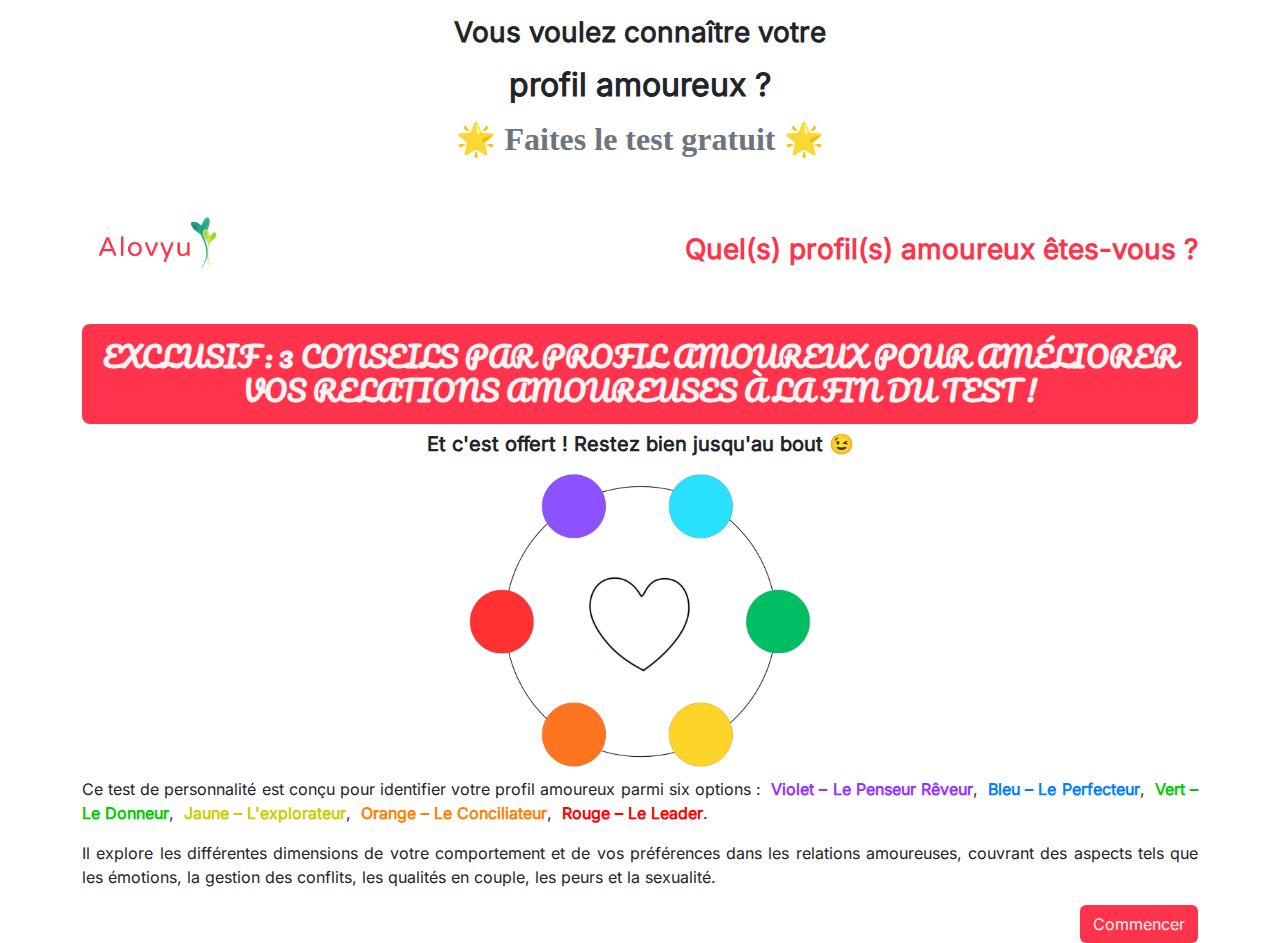
==== commit c7c0428a: "release: v2.0.0" ====
--- a/versions/2.0.0/index.html
+++ b/versions/2.0.0/index.html
@@ -3,9 +3,9 @@
   <head>
     <meta charset="UTF-8" />
     <meta name="viewport" content="width=device-width, initial-scale=1.0" />
-    <title>Questionnaire Objectif love</title>
+    <title>Questionnaire Alovyu</title>
     <script type="module" crossorigin src="./plugin.js"></script>
-    <link rel="stylesheet" crossorigin href="./plugin20.css">
+    <link rel="stylesheet" crossorigin href="./plugin58.css">
   </head>
   <body>
     <div id="questionnaire"></div>
--- a/versions/2.0.0/plugin58.css
+++ b/versions/2.0.0/plugin58.css
@@ -0,0 +1,5 @@
+@charset "UTF-8";/*!
+ * Bootstrap  v5.3.3 (https://getbootstrap.com/)
+ * Copyright 2011-2024 The Bootstrap Authors
+ * Licensed under MIT (https://github.com/twbs/bootstrap/blob/main/LICENSE)
+ */@font-face{font-family:Inter;font-style:normal;font-display:swap;font-weight:400;src:url(./plugin9.css) format("woff2"),url(./plugin20.css) format("woff");unicode-range:U+0460-052F,U+1C80-1C8A,U+20B4,U+2DE0-2DFF,U+A640-A69F,U+FE2E-FE2F}@font-face{font-family:Inter;font-style:normal;font-display:swap;font-weight:400;src:url(./plugin8.css) format("woff2"),url(./plugin21.css) format("woff");unicode-range:U+0301,U+0400-045F,U+0490-0491,U+04B0-04B1,U+2116}@font-face{font-family:Inter;font-style:normal;font-display:swap;font-weight:400;src:url(./plugin13.css) format("woff2"),url(./plugin24.css) format("woff");unicode-range:U+1F00-1FFF}@font-face{font-family:Inter;font-style:normal;font-display:swap;font-weight:400;src:url(./plugin10.css) format("woff2"),url(./plugin23.css) format("woff");unicode-range:U+0370-0377,U+037A-037F,U+0384-038A,U+038C,U+038E-03A1,U+03A3-03FF}@font-face{font-family:Inter;font-style:normal;font-display:swap;font-weight:400;src:url(./plugin12.css) format("woff2"),url(./plugin26.css) format("woff");unicode-range:U+0102-0103,U+0110-0111,U+0128-0129,U+0168-0169,U+01A0-01A1,U+01AF-01B0,U+0300-0301,U+0303-0304,U+0308-0309,U+0323,U+0329,U+1EA0-1EF9,U+20AB}@font-face{font-family:Inter;font-style:normal;font-display:swap;font-weight:400;src:url(./plugin11.css) format("woff2"),url(./plugin22.css) format("woff");unicode-range:U+0100-02BA,U+02BD-02C5,U+02C7-02CC,U+02CE-02D7,U+02DD-02FF,U+0304,U+0308,U+0329,U+1D00-1DBF,U+1E00-1E9F,U+1EF2-1EFF,U+2020,U+20A0-20AB,U+20AD-20C0,U+2113,U+2C60-2C7F,U+A720-A7FF}@font-face{font-family:Inter;font-style:normal;font-display:swap;font-weight:400;src:url(./plugin14.css) format("woff2"),url(./plugin25.css) format("woff");unicode-range:U+0000-00FF,U+0131,U+0152-0153,U+02BB-02BC,U+02C6,U+02DA,U+02DC,U+0304,U+0308,U+0329,U+2000-206F,U+20AC,U+2122,U+2191,U+2193,U+2212,U+2215,U+FEFF,U+FFFD}@font-face{font-family:Pacifico;font-style:normal;font-display:swap;font-weight:400;src:url(./plugin15.css) format("woff2"),url(./plugin28.css) format("woff");unicode-range:U+0460-052F,U+1C80-1C8A,U+20B4,U+2DE0-2DFF,U+A640-A69F,U+FE2E-FE2F}@font-face{font-family:Pacifico;font-style:normal;font-display:swap;font-weight:400;src:url(./plugin16.css) format("woff2"),url(./plugin29.css) format("woff");unicode-range:U+0301,U+0400-045F,U+0490-0491,U+04B0-04B1,U+2116}@font-face{font-family:Pacifico;font-style:normal;font-display:swap;font-weight:400;src:url(./plugin17.css) format("woff2"),url(./plugin27.css) format("woff");unicode-range:U+0102-0103,U+0110-0111,U+0128-0129,U+0168-0169,U+01A0-01A1,U+01AF-01B0,U+0300-0301,U+0303-0304,U+0308-0309,U+0323,U+0329,U+1EA0-1EF9,U+20AB}@font-face{font-family:Pacifico;font-style:normal;font-display:swap;font-weight:400;src:url(./plugin18.css) format("woff2"),url(./plugin38.css) format("woff");unicode-range:U+0100-02BA,U+02BD-02C5,U+02C7-02CC,U+02CE-02D7,U+02DD-02FF,U+0304,U+0308,U+0329,U+1D00-1DBF,U+1E00-1E9F,U+1EF2-1EFF,U+2020,U+20A0-20AB,U+20AD-20C0,U+2113,U+2C60-2C7F,U+A720-A7FF}@font-face{font-family:Pacifico;font-style:normal;font-display:swap;font-weight:400;src:url(./plugin19.css) format("woff2"),url(./plugin39.css) format("woff");unicode-range:U+0000-00FF,U+0131,U+0152-0153,U+02BB-02BC,U+02C6,U+02DA,U+02DC,U+0304,U+0308,U+0329,U+2000-206F,U+20AC,U+2122,U+2191,U+2193,U+2212,U+2215,U+FEFF,U+FFFD}:root,[data-bs-theme=light]{--bs-blue: #0d6efd;--bs-indigo: #6610f2;--bs-purple: #6f42c1;--bs-pink: #d63384;--bs-red: #dc3545;--bs-orange: #fd7e14;--bs-yellow: #ffc107;--bs-green: #198754;--bs-teal: #20c997;--bs-cyan: #0dcaf0;--bs-black: #000;--bs-white: #fff;--bs-gray: #6c757d;--bs-gray-dark: #343a40;--bs-gray-100: #f8f9fa;--bs-gray-200: #e9ecef;--bs-gray-300: #dee2e6;--bs-gray-400: #ced4da;--bs-gray-500: #adb5bd;--bs-gray-600: #6c757d;--bs-gray-700: #495057;--bs-gray-800: #343a40;--bs-gray-900: #212529;--bs-primary: #0d6efd;--bs-secondary: #6c757d;--bs-success: #198754;--bs-info: #0dcaf0;--bs-warning: #ffc107;--bs-danger: #dc3545;--bs-light: #f8f9fa;--bs-dark: #212529;--bs-primary-rgb: 13, 110, 253;--bs-secondary-rgb: 108, 117, 125;--bs-success-rgb: 25, 135, 84;--bs-info-rgb: 13, 202, 240;--bs-warning-rgb: 255, 193, 7;--bs-danger-rgb: 220, 53, 69;--bs-light-rgb: 248, 249, 250;--bs-dark-rgb: 33, 37, 41;--bs-primary-text-emphasis: #052c65;--bs-secondary-text-emphasis: #2b2f32;--bs-success-text-emphasis: #0a3622;--bs-info-text-emphasis: #055160;--bs-warning-text-emphasis: #664d03;--bs-danger-text-emphasis: #58151c;--bs-light-text-emphasis: #495057;--bs-dark-text-emphasis: #495057;--bs-primary-bg-subtle: #cfe2ff;--bs-secondary-bg-subtle: #e2e3e5;--bs-success-bg-subtle: #d1e7dd;--bs-info-bg-subtle: #cff4fc;--bs-warning-bg-subtle: #fff3cd;--bs-danger-bg-subtle: #f8d7da;--bs-light-bg-subtle: #fcfcfd;--bs-dark-bg-subtle: #ced4da;--bs-primary-border-subtle: #9ec5fe;--bs-secondary-border-subtle: #c4c8cb;--bs-success-border-subtle: #a3cfbb;--bs-info-border-subtle: #9eeaf9;--bs-warning-border-subtle: #ffe69c;--bs-danger-border-subtle: #f1aeb5;--bs-light-border-subtle: #e9ecef;--bs-dark-border-subtle: #adb5bd;--bs-white-rgb: 255, 255, 255;--bs-black-rgb: 0, 0, 0;--bs-font-sans-serif: system-ui, -apple-system, "Segoe UI", Roboto, "Helvetica Neue", "Noto Sans", "Liberation Sans", Arial, sans-serif, "Apple Color Emoji", "Segoe UI Emoji", "Segoe UI Symbol", "Noto Color Emoji";--bs-font-monospace: SFMono-Regular, Menlo, Monaco, Consolas, "Liberation Mono", "Courier New", monospace;--bs-gradient: linear-gradient(180deg, rgba(255, 255, 255, .15), rgba(255, 255, 255, 0));--bs-body-font-family: var(--bs-font-sans-serif);--bs-body-font-size: 1rem;--bs-body-font-weight: 400;--bs-body-line-height: 1.5;--bs-body-color: #212529;--bs-body-color-rgb: 33, 37, 41;--bs-body-bg: #fff;--bs-body-bg-rgb: 255, 255, 255;--bs-emphasis-color: #000;--bs-emphasis-color-rgb: 0, 0, 0;--bs-secondary-color: rgba(33, 37, 41, .75);--bs-secondary-color-rgb: 33, 37, 41;--bs-secondary-bg: #e9ecef;--bs-secondary-bg-rgb: 233, 236, 239;--bs-tertiary-color: rgba(33, 37, 41, .5);--bs-tertiary-color-rgb: 33, 37, 41;--bs-tertiary-bg: #f8f9fa;--bs-tertiary-bg-rgb: 248, 249, 250;--bs-heading-color: inherit;--bs-link-color: #0d6efd;--bs-link-color-rgb: 13, 110, 253;--bs-link-decoration: underline;--bs-link-hover-color: #0a58ca;--bs-link-hover-color-rgb: 10, 88, 202;--bs-code-color: #d63384;--bs-highlight-color: #212529;--bs-highlight-bg: #fff3cd;--bs-border-width: 1px;--bs-border-style: solid;--bs-border-color: #dee2e6;--bs-border-color-translucent: rgba(0, 0, 0, .175);--bs-border-radius: .375rem;--bs-border-radius-sm: .25rem;--bs-border-radius-lg: .5rem;--bs-border-radius-xl: 1rem;--bs-border-radius-xxl: 2rem;--bs-border-radius-2xl: var(--bs-border-radius-xxl);--bs-border-radius-pill: 50rem;--bs-box-shadow: 0 .5rem 1rem rgba(0, 0, 0, .15);--bs-box-shadow-sm: 0 .125rem .25rem rgba(0, 0, 0, .075);--bs-box-shadow-lg: 0 1rem 3rem rgba(0, 0, 0, .175);--bs-box-shadow-inset: inset 0 1px 2px rgba(0, 0, 0, .075);--bs-focus-ring-width: .25rem;--bs-focus-ring-opacity: .25;--bs-focus-ring-color: rgba(13, 110, 253, .25);--bs-form-valid-color: #198754;--bs-form-valid-border-color: #198754;--bs-form-invalid-color: #dc3545;--bs-form-invalid-border-color: #dc3545}[data-bs-theme=dark]{color-scheme:dark;--bs-body-color: #dee2e6;--bs-body-color-rgb: 222, 226, 230;--bs-body-bg: #212529;--bs-body-bg-rgb: 33, 37, 41;--bs-emphasis-color: #fff;--bs-emphasis-color-rgb: 255, 255, 255;--bs-secondary-color: rgba(222, 226, 230, .75);--bs-secondary-color-rgb: 222, 226, 230;--bs-secondary-bg: #343a40;--bs-secondary-bg-rgb: 52, 58, 64;--bs-tertiary-color: rgba(222, 226, 230, .5);--bs-tertiary-color-rgb: 222, 226, 230;--bs-tertiary-bg: #2b3035;--bs-tertiary-bg-rgb: 43, 48, 53;--bs-primary-text-emphasis: #6ea8fe;--bs-secondary-text-emphasis: #a7acb1;--bs-success-text-emphasis: #75b798;--bs-info-text-emphasis: #6edff6;--bs-warning-text-emphasis: #ffda6a;--bs-danger-text-emphasis: #ea868f;--bs-light-text-emphasis: #f8f9fa;--bs-dark-text-emphasis: #dee2e6;--bs-primary-bg-subtle: #031633;--bs-secondary-bg-subtle: #161719;--bs-success-bg-subtle: #051b11;--bs-info-bg-subtle: #032830;--bs-warning-bg-subtle: #332701;--bs-danger-bg-subtle: #2c0b0e;--bs-light-bg-subtle: #343a40;--bs-dark-bg-subtle: #1a1d20;--bs-primary-border-subtle: #084298;--bs-secondary-border-subtle: #41464b;--bs-success-border-subtle: #0f5132;--bs-info-border-subtle: #087990;--bs-warning-border-subtle: #997404;--bs-danger-border-subtle: #842029;--bs-light-border-subtle: #495057;--bs-dark-border-subtle: #343a40;--bs-heading-color: inherit;--bs-link-color: #6ea8fe;--bs-link-hover-color: #8bb9fe;--bs-link-color-rgb: 110, 168, 254;--bs-link-hover-color-rgb: 139, 185, 254;--bs-code-color: #e685b5;--bs-highlight-color: #dee2e6;--bs-highlight-bg: #664d03;--bs-border-color: #495057;--bs-border-color-translucent: rgba(255, 255, 255, .15);--bs-form-valid-color: #75b798;--bs-form-valid-border-color: #75b798;--bs-form-invalid-color: #ea868f;--bs-form-invalid-border-color: #ea868f}*,*:before,*:after{box-sizing:border-box}@media (prefers-reduced-motion: no-preference){:root{scroll-behavior:smooth}}body{margin:0;font-family:var(--bs-body-font-family);font-size:var(--bs-body-font-size);font-weight:var(--bs-body-font-weight);line-height:var(--bs-body-line-height);color:var(--bs-body-color);text-align:var(--bs-body-text-align);background-color:var(--bs-body-bg);-webkit-text-size-adjust:100%;-webkit-tap-highlight-color:rgba(0,0,0,0)}hr{margin:1rem 0;color:inherit;border:0;border-top:var(--bs-border-width) solid;opacity:.25}h6,.h6,h5,.h5,h4,.h4,h3,.h3,h2,.h2,h1,.h1{margin-top:0;margin-bottom:.5rem;font-weight:500;line-height:1.2;color:var(--bs-heading-color)}h1,.h1{font-size:calc(1.375rem + 1.5vw)}@media (min-width: 1200px){h1,.h1{font-size:2.5rem}}h2,.h2{font-size:calc(1.325rem + .9vw)}@media (min-width: 1200px){h2,.h2{font-size:2rem}}h3,.h3{font-size:calc(1.3rem + .6vw)}@media (min-width: 1200px){h3,.h3{font-size:1.75rem}}h4,.h4{font-size:calc(1.275rem + .3vw)}@media (min-width: 1200px){h4,.h4{font-size:1.5rem}}h5,.h5{font-size:1.25rem}h6,.h6{font-size:1rem}p{margin-top:0;margin-bottom:1rem}abbr[title]{text-decoration:underline dotted;cursor:help;text-decoration-skip-ink:none}address{margin-bottom:1rem;font-style:normal;line-height:inherit}ol,ul{padding-left:2rem}ol,ul,dl{margin-top:0;margin-bottom:1rem}ol ol,ul ul,ol ul,ul ol{margin-bottom:0}dt{font-weight:700}dd{margin-bottom:.5rem;margin-left:0}blockquote{margin:0 0 1rem}b,strong{font-weight:bolder}small,.small{font-size:.875em}mark,.mark{padding:.1875em;color:var(--bs-highlight-color);background-color:var(--bs-highlight-bg)}sub,sup{position:relative;font-size:.75em;line-height:0;vertical-align:baseline}sub{bottom:-.25em}sup{top:-.5em}a{color:rgba(var(--bs-link-color-rgb),var(--bs-link-opacity, 1));text-decoration:underline}a:hover{--bs-link-color-rgb: var(--bs-link-hover-color-rgb)}a:not([href]):not([class]),a:not([href]):not([class]):hover{color:inherit;text-decoration:none}pre,code,kbd,samp{font-family:var(--bs-font-monospace);font-size:1em}pre{display:block;margin-top:0;margin-bottom:1rem;overflow:auto;font-size:.875em}pre code{font-size:inherit;color:inherit;word-break:normal}code{font-size:.875em;color:var(--bs-code-color);word-wrap:break-word}a>code{color:inherit}kbd{padding:.1875rem .375rem;font-size:.875em;color:var(--bs-body-bg);background-color:var(--bs-body-color);border-radius:.25rem}kbd kbd{padding:0;font-size:1em}figure{margin:0 0 1rem}img,svg{vertical-align:middle}table{caption-side:bottom;border-collapse:collapse}caption{padding-top:.5rem;padding-bottom:.5rem;color:var(--bs-secondary-color);text-align:left}th{text-align:inherit;text-align:-webkit-match-parent}thead,tbody,tfoot,tr,td,th{border-color:inherit;border-style:solid;border-width:0}label{display:inline-block}button{border-radius:0}button:focus:not(:focus-visible){outline:0}input,button,select,optgroup,textarea{margin:0;font-family:inherit;font-size:inherit;line-height:inherit}button,select{text-transform:none}[role=button]{cursor:pointer}select{word-wrap:normal}select:disabled{opacity:1}[list]:not([type=date]):not([type=datetime-local]):not([type=month]):not([type=week]):not([type=time])::-webkit-calendar-picker-indicator{display:none!important}button,[type=button],[type=reset],[type=submit]{-webkit-appearance:button}button:not(:disabled),[type=button]:not(:disabled),[type=reset]:not(:disabled),[type=submit]:not(:disabled){cursor:pointer}::-moz-focus-inner{padding:0;border-style:none}textarea{resize:vertical}fieldset{min-width:0;padding:0;margin:0;border:0}legend{float:left;width:100%;padding:0;margin-bottom:.5rem;font-size:calc(1.275rem + .3vw);line-height:inherit}@media (min-width: 1200px){legend{font-size:1.5rem}}legend+*{clear:left}::-webkit-datetime-edit-fields-wrapper,::-webkit-datetime-edit-text,::-webkit-datetime-edit-minute,::-webkit-datetime-edit-hour-field,::-webkit-datetime-edit-day-field,::-webkit-datetime-edit-month-field,::-webkit-datetime-edit-year-field{padding:0}::-webkit-inner-spin-button{height:auto}[type=search]{-webkit-appearance:textfield;outline-offset:-2px}::-webkit-search-decoration{-webkit-appearance:none}::-webkit-color-swatch-wrapper{padding:0}::file-selector-button{font:inherit;-webkit-appearance:button}output{display:inline-block}iframe{border:0}summary{display:list-item;cursor:pointer}progress{vertical-align:baseline}[hidden]{display:none!important}.lead{font-size:1.25rem;font-weight:300}.display-1{font-size:calc(1.625rem + 4.5vw);font-weight:300;line-height:1.2}@media (min-width: 1200px){.display-1{font-size:5rem}}.display-2{font-size:calc(1.575rem + 3.9vw);font-weight:300;line-height:1.2}@media (min-width: 1200px){.display-2{font-size:4.5rem}}.display-3{font-size:calc(1.525rem + 3.3vw);font-weight:300;line-height:1.2}@media (min-width: 1200px){.display-3{font-size:4rem}}.display-4{font-size:calc(1.475rem + 2.7vw);font-weight:300;line-height:1.2}@media (min-width: 1200px){.display-4{font-size:3.5rem}}.display-5{font-size:calc(1.425rem + 2.1vw);font-weight:300;line-height:1.2}@media (min-width: 1200px){.display-5{font-size:3rem}}.display-6{font-size:calc(1.375rem + 1.5vw);font-weight:300;line-height:1.2}@media (min-width: 1200px){.display-6{font-size:2.5rem}}.list-unstyled,.list-inline{padding-left:0;list-style:none}.list-inline-item{display:inline-block}.list-inline-item:not(:last-child){margin-right:.5rem}.initialism{font-size:.875em;text-transform:uppercase}.blockquote{margin-bottom:1rem;font-size:1.25rem}.blockquote>:last-child{margin-bottom:0}.blockquote-footer{margin-top:-1rem;margin-bottom:1rem;font-size:.875em;color:#6c757d}.blockquote-footer:before{content:"— "}.img-fluid{max-width:100%;height:auto}.img-thumbnail{padding:.25rem;background-color:var(--bs-body-bg);border:var(--bs-border-width) solid var(--bs-border-color);border-radius:var(--bs-border-radius);max-width:100%;height:auto}.figure{display:inline-block}.figure-img{margin-bottom:.5rem;line-height:1}.figure-caption{font-size:.875em;color:var(--bs-secondary-color)}.container,.container-fluid,.container-xxl,.container-xl,.container-lg,.container-md,.container-sm{--bs-gutter-x: 1.5rem;--bs-gutter-y: 0;width:100%;padding-right:calc(var(--bs-gutter-x) * .5);padding-left:calc(var(--bs-gutter-x) * .5);margin-right:auto;margin-left:auto}@media (min-width: 576px){.container-sm,.container{max-width:540px}}@media (min-width: 768px){.container-md,.container-sm,.container{max-width:720px}}@media (min-width: 992px){.container-lg,.container-md,.container-sm,.container{max-width:960px}}@media (min-width: 1200px){.container-xl,.container-lg,.container-md,.container-sm,.container{max-width:1140px}}@media (min-width: 1400px){.container-xxl,.container-xl,.container-lg,.container-md,.container-sm,.container{max-width:1320px}}:root{--bs-breakpoint-xs: 0;--bs-breakpoint-sm: 576px;--bs-breakpoint-md: 768px;--bs-breakpoint-lg: 992px;--bs-breakpoint-xl: 1200px;--bs-breakpoint-xxl: 1400px}.row{--bs-gutter-x: 1.5rem;--bs-gutter-y: 0;display:flex;flex-wrap:wrap;margin-top:calc(-1 * var(--bs-gutter-y));margin-right:calc(-.5 * var(--bs-gutter-x));margin-left:calc(-.5 * var(--bs-gutter-x))}.row>*{flex-shrink:0;width:100%;max-width:100%;padding-right:calc(var(--bs-gutter-x) * .5);padding-left:calc(var(--bs-gutter-x) * .5);margin-top:var(--bs-gutter-y)}.col{flex:1 0 0%}.row-cols-auto>*{flex:0 0 auto;width:auto}.row-cols-1>*{flex:0 0 auto;width:100%}.row-cols-2>*{flex:0 0 auto;width:50%}.row-cols-3>*{flex:0 0 auto;width:33.33333333%}.row-cols-4>*{flex:0 0 auto;width:25%}.row-cols-5>*{flex:0 0 auto;width:20%}.row-cols-6>*{flex:0 0 auto;width:16.66666667%}.col-auto{flex:0 0 auto;width:auto}.col-1{flex:0 0 auto;width:8.33333333%}.col-2{flex:0 0 auto;width:16.66666667%}.col-3{flex:0 0 auto;width:25%}.col-4{flex:0 0 auto;width:33.33333333%}.col-5{flex:0 0 auto;width:41.66666667%}.col-6{flex:0 0 auto;width:50%}.col-7{flex:0 0 auto;width:58.33333333%}.col-8{flex:0 0 auto;width:66.66666667%}.col-9{flex:0 0 auto;width:75%}.col-10{flex:0 0 auto;width:83.33333333%}.col-11{flex:0 0 auto;width:91.66666667%}.col-12{flex:0 0 auto;width:100%}.offset-1{margin-left:8.33333333%}.offset-2{margin-left:16.66666667%}.offset-3{margin-left:25%}.offset-4{margin-left:33.33333333%}.offset-5{margin-left:41.66666667%}.offset-6{margin-left:50%}.offset-7{margin-left:58.33333333%}.offset-8{margin-left:66.66666667%}.offset-9{margin-left:75%}.offset-10{margin-left:83.33333333%}.offset-11{margin-left:91.66666667%}.g-0,.gx-0{--bs-gutter-x: 0}.g-0,.gy-0{--bs-gutter-y: 0}.g-1,.gx-1{--bs-gutter-x: .25rem}.g-1,.gy-1{--bs-gutter-y: .25rem}.g-2,.gx-2{--bs-gutter-x: .5rem}.g-2,.gy-2{--bs-gutter-y: .5rem}.g-3,.gx-3{--bs-gutter-x: 1rem}.g-3,.gy-3{--bs-gutter-y: 1rem}.g-4,.gx-4{--bs-gutter-x: 1.5rem}.g-4,.gy-4{--bs-gutter-y: 1.5rem}.g-5,.gx-5{--bs-gutter-x: 3rem}.g-5,.gy-5{--bs-gutter-y: 3rem}@media (min-width: 576px){.col-sm{flex:1 0 0%}.row-cols-sm-auto>*{flex:0 0 auto;width:auto}.row-cols-sm-1>*{flex:0 0 auto;width:100%}.row-cols-sm-2>*{flex:0 0 auto;width:50%}.row-cols-sm-3>*{flex:0 0 auto;width:33.33333333%}.row-cols-sm-4>*{flex:0 0 auto;width:25%}.row-cols-sm-5>*{flex:0 0 auto;width:20%}.row-cols-sm-6>*{flex:0 0 auto;width:16.66666667%}.col-sm-auto{flex:0 0 auto;width:auto}.col-sm-1{flex:0 0 auto;width:8.33333333%}.col-sm-2{flex:0 0 auto;width:16.66666667%}.col-sm-3{flex:0 0 auto;width:25%}.col-sm-4{flex:0 0 auto;width:33.33333333%}.col-sm-5{flex:0 0 auto;width:41.66666667%}.col-sm-6{flex:0 0 auto;width:50%}.col-sm-7{flex:0 0 auto;width:58.33333333%}.col-sm-8{flex:0 0 auto;width:66.66666667%}.col-sm-9{flex:0 0 auto;width:75%}.col-sm-10{flex:0 0 auto;width:83.33333333%}.col-sm-11{flex:0 0 auto;width:91.66666667%}.col-sm-12{flex:0 0 auto;width:100%}.offset-sm-0{margin-left:0}.offset-sm-1{margin-left:8.33333333%}.offset-sm-2{margin-left:16.66666667%}.offset-sm-3{margin-left:25%}.offset-sm-4{margin-left:33.33333333%}.offset-sm-5{margin-left:41.66666667%}.offset-sm-6{margin-left:50%}.offset-sm-7{margin-left:58.33333333%}.offset-sm-8{margin-left:66.66666667%}.offset-sm-9{margin-left:75%}.offset-sm-10{margin-left:83.33333333%}.offset-sm-11{margin-left:91.66666667%}.g-sm-0,.gx-sm-0{--bs-gutter-x: 0}.g-sm-0,.gy-sm-0{--bs-gutter-y: 0}.g-sm-1,.gx-sm-1{--bs-gutter-x: .25rem}.g-sm-1,.gy-sm-1{--bs-gutter-y: .25rem}.g-sm-2,.gx-sm-2{--bs-gutter-x: .5rem}.g-sm-2,.gy-sm-2{--bs-gutter-y: .5rem}.g-sm-3,.gx-sm-3{--bs-gutter-x: 1rem}.g-sm-3,.gy-sm-3{--bs-gutter-y: 1rem}.g-sm-4,.gx-sm-4{--bs-gutter-x: 1.5rem}.g-sm-4,.gy-sm-4{--bs-gutter-y: 1.5rem}.g-sm-5,.gx-sm-5{--bs-gutter-x: 3rem}.g-sm-5,.gy-sm-5{--bs-gutter-y: 3rem}}@media (min-width: 768px){.col-md{flex:1 0 0%}.row-cols-md-auto>*{flex:0 0 auto;width:auto}.row-cols-md-1>*{flex:0 0 auto;width:100%}.row-cols-md-2>*{flex:0 0 auto;width:50%}.row-cols-md-3>*{flex:0 0 auto;width:33.33333333%}.row-cols-md-4>*{flex:0 0 auto;width:25%}.row-cols-md-5>*{flex:0 0 auto;width:20%}.row-cols-md-6>*{flex:0 0 auto;width:16.66666667%}.col-md-auto{flex:0 0 auto;width:auto}.col-md-1{flex:0 0 auto;width:8.33333333%}.col-md-2{flex:0 0 auto;width:16.66666667%}.col-md-3{flex:0 0 auto;width:25%}.col-md-4{flex:0 0 auto;width:33.33333333%}.col-md-5{flex:0 0 auto;width:41.66666667%}.col-md-6{flex:0 0 auto;width:50%}.col-md-7{flex:0 0 auto;width:58.33333333%}.col-md-8{flex:0 0 auto;width:66.66666667%}.col-md-9{flex:0 0 auto;width:75%}.col-md-10{flex:0 0 auto;width:83.33333333%}.col-md-11{flex:0 0 auto;width:91.66666667%}.col-md-12{flex:0 0 auto;width:100%}.offset-md-0{margin-left:0}.offset-md-1{margin-left:8.33333333%}.offset-md-2{margin-left:16.66666667%}.offset-md-3{margin-left:25%}.offset-md-4{margin-left:33.33333333%}.offset-md-5{margin-left:41.66666667%}.offset-md-6{margin-left:50%}.offset-md-7{margin-left:58.33333333%}.offset-md-8{margin-left:66.66666667%}.offset-md-9{margin-left:75%}.offset-md-10{margin-left:83.33333333%}.offset-md-11{margin-left:91.66666667%}.g-md-0,.gx-md-0{--bs-gutter-x: 0}.g-md-0,.gy-md-0{--bs-gutter-y: 0}.g-md-1,.gx-md-1{--bs-gutter-x: .25rem}.g-md-1,.gy-md-1{--bs-gutter-y: .25rem}.g-md-2,.gx-md-2{--bs-gutter-x: .5rem}.g-md-2,.gy-md-2{--bs-gutter-y: .5rem}.g-md-3,.gx-md-3{--bs-gutter-x: 1rem}.g-md-3,.gy-md-3{--bs-gutter-y: 1rem}.g-md-4,.gx-md-4{--bs-gutter-x: 1.5rem}.g-md-4,.gy-md-4{--bs-gutter-y: 1.5rem}.g-md-5,.gx-md-5{--bs-gutter-x: 3rem}.g-md-5,.gy-md-5{--bs-gutter-y: 3rem}}@media (min-width: 992px){.col-lg{flex:1 0 0%}.row-cols-lg-auto>*{flex:0 0 auto;width:auto}.row-cols-lg-1>*{flex:0 0 auto;width:100%}.row-cols-lg-2>*{flex:0 0 auto;width:50%}.row-cols-lg-3>*{flex:0 0 auto;width:33.33333333%}.row-cols-lg-4>*{flex:0 0 auto;width:25%}.row-cols-lg-5>*{flex:0 0 auto;width:20%}.row-cols-lg-6>*{flex:0 0 auto;width:16.66666667%}.col-lg-auto{flex:0 0 auto;width:auto}.col-lg-1{flex:0 0 auto;width:8.33333333%}.col-lg-2{flex:0 0 auto;width:16.66666667%}.col-lg-3{flex:0 0 auto;width:25%}.col-lg-4{flex:0 0 auto;width:33.33333333%}.col-lg-5{flex:0 0 auto;width:41.66666667%}.col-lg-6{flex:0 0 auto;width:50%}.col-lg-7{flex:0 0 auto;width:58.33333333%}.col-lg-8{flex:0 0 auto;width:66.66666667%}.col-lg-9{flex:0 0 auto;width:75%}.col-lg-10{flex:0 0 auto;width:83.33333333%}.col-lg-11{flex:0 0 auto;width:91.66666667%}.col-lg-12{flex:0 0 auto;width:100%}.offset-lg-0{margin-left:0}.offset-lg-1{margin-left:8.33333333%}.offset-lg-2{margin-left:16.66666667%}.offset-lg-3{margin-left:25%}.offset-lg-4{margin-left:33.33333333%}.offset-lg-5{margin-left:41.66666667%}.offset-lg-6{margin-left:50%}.offset-lg-7{margin-left:58.33333333%}.offset-lg-8{margin-left:66.66666667%}.offset-lg-9{margin-left:75%}.offset-lg-10{margin-left:83.33333333%}.offset-lg-11{margin-left:91.66666667%}.g-lg-0,.gx-lg-0{--bs-gutter-x: 0}.g-lg-0,.gy-lg-0{--bs-gutter-y: 0}.g-lg-1,.gx-lg-1{--bs-gutter-x: .25rem}.g-lg-1,.gy-lg-1{--bs-gutter-y: .25rem}.g-lg-2,.gx-lg-2{--bs-gutter-x: .5rem}.g-lg-2,.gy-lg-2{--bs-gutter-y: .5rem}.g-lg-3,.gx-lg-3{--bs-gutter-x: 1rem}.g-lg-3,.gy-lg-3{--bs-gutter-y: 1rem}.g-lg-4,.gx-lg-4{--bs-gutter-x: 1.5rem}.g-lg-4,.gy-lg-4{--bs-gutter-y: 1.5rem}.g-lg-5,.gx-lg-5{--bs-gutter-x: 3rem}.g-lg-5,.gy-lg-5{--bs-gutter-y: 3rem}}@media (min-width: 1200px){.col-xl{flex:1 0 0%}.row-cols-xl-auto>*{flex:0 0 auto;width:auto}.row-cols-xl-1>*{flex:0 0 auto;width:100%}.row-cols-xl-2>*{flex:0 0 auto;width:50%}.row-cols-xl-3>*{flex:0 0 auto;width:33.33333333%}.row-cols-xl-4>*{flex:0 0 auto;width:25%}.row-cols-xl-5>*{flex:0 0 auto;width:20%}.row-cols-xl-6>*{flex:0 0 auto;width:16.66666667%}.col-xl-auto{flex:0 0 auto;width:auto}.col-xl-1{flex:0 0 auto;width:8.33333333%}.col-xl-2{flex:0 0 auto;width:16.66666667%}.col-xl-3{flex:0 0 auto;width:25%}.col-xl-4{flex:0 0 auto;width:33.33333333%}.col-xl-5{flex:0 0 auto;width:41.66666667%}.col-xl-6{flex:0 0 auto;width:50%}.col-xl-7{flex:0 0 auto;width:58.33333333%}.col-xl-8{flex:0 0 auto;width:66.66666667%}.col-xl-9{flex:0 0 auto;width:75%}.col-xl-10{flex:0 0 auto;width:83.33333333%}.col-xl-11{flex:0 0 auto;width:91.66666667%}.col-xl-12{flex:0 0 auto;width:100%}.offset-xl-0{margin-left:0}.offset-xl-1{margin-left:8.33333333%}.offset-xl-2{margin-left:16.66666667%}.offset-xl-3{margin-left:25%}.offset-xl-4{margin-left:33.33333333%}.offset-xl-5{margin-left:41.66666667%}.offset-xl-6{margin-left:50%}.offset-xl-7{margin-left:58.33333333%}.offset-xl-8{margin-left:66.66666667%}.offset-xl-9{margin-left:75%}.offset-xl-10{margin-left:83.33333333%}.offset-xl-11{margin-left:91.66666667%}.g-xl-0,.gx-xl-0{--bs-gutter-x: 0}.g-xl-0,.gy-xl-0{--bs-gutter-y: 0}.g-xl-1,.gx-xl-1{--bs-gutter-x: .25rem}.g-xl-1,.gy-xl-1{--bs-gutter-y: .25rem}.g-xl-2,.gx-xl-2{--bs-gutter-x: .5rem}.g-xl-2,.gy-xl-2{--bs-gutter-y: .5rem}.g-xl-3,.gx-xl-3{--bs-gutter-x: 1rem}.g-xl-3,.gy-xl-3{--bs-gutter-y: 1rem}.g-xl-4,.gx-xl-4{--bs-gutter-x: 1.5rem}.g-xl-4,.gy-xl-4{--bs-gutter-y: 1.5rem}.g-xl-5,.gx-xl-5{--bs-gutter-x: 3rem}.g-xl-5,.gy-xl-5{--bs-gutter-y: 3rem}}@media (min-width: 1400px){.col-xxl{flex:1 0 0%}.row-cols-xxl-auto>*{flex:0 0 auto;width:auto}.row-cols-xxl-1>*{flex:0 0 auto;width:100%}.row-cols-xxl-2>*{flex:0 0 auto;width:50%}.row-cols-xxl-3>*{flex:0 0 auto;width:33.33333333%}.row-cols-xxl-4>*{flex:0 0 auto;width:25%}.row-cols-xxl-5>*{flex:0 0 auto;width:20%}.row-cols-xxl-6>*{flex:0 0 auto;width:16.66666667%}.col-xxl-auto{flex:0 0 auto;width:auto}.col-xxl-1{flex:0 0 auto;width:8.33333333%}.col-xxl-2{flex:0 0 auto;width:16.66666667%}.col-xxl-3{flex:0 0 auto;width:25%}.col-xxl-4{flex:0 0 auto;width:33.33333333%}.col-xxl-5{flex:0 0 auto;width:41.66666667%}.col-xxl-6{flex:0 0 auto;width:50%}.col-xxl-7{flex:0 0 auto;width:58.33333333%}.col-xxl-8{flex:0 0 auto;width:66.66666667%}.col-xxl-9{flex:0 0 auto;width:75%}.col-xxl-10{flex:0 0 auto;width:83.33333333%}.col-xxl-11{flex:0 0 auto;width:91.66666667%}.col-xxl-12{flex:0 0 auto;width:100%}.offset-xxl-0{margin-left:0}.offset-xxl-1{margin-left:8.33333333%}.offset-xxl-2{margin-left:16.66666667%}.offset-xxl-3{margin-left:25%}.offset-xxl-4{margin-left:33.33333333%}.offset-xxl-5{margin-left:41.66666667%}.offset-xxl-6{margin-left:50%}.offset-xxl-7{margin-left:58.33333333%}.offset-xxl-8{margin-left:66.66666667%}.offset-xxl-9{margin-left:75%}.offset-xxl-10{margin-left:83.33333333%}.offset-xxl-11{margin-left:91.66666667%}.g-xxl-0,.gx-xxl-0{--bs-gutter-x: 0}.g-xxl-0,.gy-xxl-0{--bs-gutter-y: 0}.g-xxl-1,.gx-xxl-1{--bs-gutter-x: .25rem}.g-xxl-1,.gy-xxl-1{--bs-gutter-y: .25rem}.g-xxl-2,.gx-xxl-2{--bs-gutter-x: .5rem}.g-xxl-2,.gy-xxl-2{--bs-gutter-y: .5rem}.g-xxl-3,.gx-xxl-3{--bs-gutter-x: 1rem}.g-xxl-3,.gy-xxl-3{--bs-gutter-y: 1rem}.g-xxl-4,.gx-xxl-4{--bs-gutter-x: 1.5rem}.g-xxl-4,.gy-xxl-4{--bs-gutter-y: 1.5rem}.g-xxl-5,.gx-xxl-5{--bs-gutter-x: 3rem}.g-xxl-5,.gy-xxl-5{--bs-gutter-y: 3rem}}.table{--bs-table-color-type: initial;--bs-table-bg-type: initial;--bs-table-color-state: initial;--bs-table-bg-state: initial;--bs-table-color: var(--bs-emphasis-color);--bs-table-bg: var(--bs-body-bg);--bs-table-border-color: var(--bs-border-color);--bs-table-accent-bg: transparent;--bs-table-striped-color: var(--bs-emphasis-color);--bs-table-striped-bg: rgba(var(--bs-emphasis-color-rgb), .05);--bs-table-active-color: var(--bs-emphasis-color);--bs-table-active-bg: rgba(var(--bs-emphasis-color-rgb), .1);--bs-table-hover-color: var(--bs-emphasis-color);--bs-table-hover-bg: rgba(var(--bs-emphasis-color-rgb), .075);width:100%;margin-bottom:1rem;vertical-align:top;border-color:var(--bs-table-border-color)}.table>:not(caption)>*>*{padding:.5rem;color:var(--bs-table-color-state, var(--bs-table-color-type, var(--bs-table-color)));background-color:var(--bs-table-bg);border-bottom-width:var(--bs-border-width);box-shadow:inset 0 0 0 9999px var(--bs-table-bg-state, var(--bs-table-bg-type, var(--bs-table-accent-bg)))}.table>tbody{vertical-align:inherit}.table>thead{vertical-align:bottom}.table-group-divider{border-top:calc(var(--bs-border-width) * 2) solid currentcolor}.caption-top{caption-side:top}.table-sm>:not(caption)>*>*{padding:.25rem}.table-bordered>:not(caption)>*{border-width:var(--bs-border-width) 0}.table-bordered>:not(caption)>*>*{border-width:0 var(--bs-border-width)}.table-borderless>:not(caption)>*>*{border-bottom-width:0}.table-borderless>:not(:first-child){border-top-width:0}.table-striped>tbody>tr:nth-of-type(odd)>*{--bs-table-color-type: var(--bs-table-striped-color);--bs-table-bg-type: var(--bs-table-striped-bg)}.table-striped-columns>:not(caption)>tr>:nth-child(2n){--bs-table-color-type: var(--bs-table-striped-color);--bs-table-bg-type: var(--bs-table-striped-bg)}.table-active{--bs-table-color-state: var(--bs-table-active-color);--bs-table-bg-state: var(--bs-table-active-bg)}.table-hover>tbody>tr:hover>*{--bs-table-color-state: var(--bs-table-hover-color);--bs-table-bg-state: var(--bs-table-hover-bg)}.table-primary{--bs-table-color: #000;--bs-table-bg: #cfe2ff;--bs-table-border-color: #a6b5cc;--bs-table-striped-bg: #c5d7f2;--bs-table-striped-color: #000;--bs-table-active-bg: #bacbe6;--bs-table-active-color: #000;--bs-table-hover-bg: #bfd1ec;--bs-table-hover-color: #000;color:var(--bs-table-color);border-color:var(--bs-table-border-color)}.table-secondary{--bs-table-color: #000;--bs-table-bg: #e2e3e5;--bs-table-border-color: #b5b6b7;--bs-table-striped-bg: #d7d8da;--bs-table-striped-color: #000;--bs-table-active-bg: #cbccce;--bs-table-active-color: #000;--bs-table-hover-bg: #d1d2d4;--bs-table-hover-color: #000;color:var(--bs-table-color);border-color:var(--bs-table-border-color)}.table-success{--bs-table-color: #000;--bs-table-bg: #d1e7dd;--bs-table-border-color: #a7b9b1;--bs-table-striped-bg: #c7dbd2;--bs-table-striped-color: #000;--bs-table-active-bg: #bcd0c7;--bs-table-active-color: #000;--bs-table-hover-bg: #c1d6cc;--bs-table-hover-color: #000;color:var(--bs-table-color);border-color:var(--bs-table-border-color)}.table-info{--bs-table-color: #000;--bs-table-bg: #cff4fc;--bs-table-border-color: #a6c3ca;--bs-table-striped-bg: #c5e8ef;--bs-table-striped-color: #000;--bs-table-active-bg: #badce3;--bs-table-active-color: #000;--bs-table-hover-bg: #bfe2e9;--bs-table-hover-color: #000;color:var(--bs-table-color);border-color:var(--bs-table-border-color)}.table-warning{--bs-table-color: #000;--bs-table-bg: #fff3cd;--bs-table-border-color: #ccc2a4;--bs-table-striped-bg: #f2e7c3;--bs-table-striped-color: #000;--bs-table-active-bg: #e6dbb9;--bs-table-active-color: #000;--bs-table-hover-bg: #ece1be;--bs-table-hover-color: #000;color:var(--bs-table-color);border-color:var(--bs-table-border-color)}.table-danger{--bs-table-color: #000;--bs-table-bg: #f8d7da;--bs-table-border-color: #c6acae;--bs-table-striped-bg: #eccccf;--bs-table-striped-color: #000;--bs-table-active-bg: #dfc2c4;--bs-table-active-color: #000;--bs-table-hover-bg: #e5c7ca;--bs-table-hover-color: #000;color:var(--bs-table-color);border-color:var(--bs-table-border-color)}.table-light{--bs-table-color: #000;--bs-table-bg: #f8f9fa;--bs-table-border-color: #c6c7c8;--bs-table-striped-bg: #ecedee;--bs-table-striped-color: #000;--bs-table-active-bg: #dfe0e1;--bs-table-active-color: #000;--bs-table-hover-bg: #e5e6e7;--bs-table-hover-color: #000;color:var(--bs-table-color);border-color:var(--bs-table-border-color)}.table-dark{--bs-table-color: #fff;--bs-table-bg: #212529;--bs-table-border-color: #4d5154;--bs-table-striped-bg: #2c3034;--bs-table-striped-color: #fff;--bs-table-active-bg: #373b3e;--bs-table-active-color: #fff;--bs-table-hover-bg: #323539;--bs-table-hover-color: #fff;color:var(--bs-table-color);border-color:var(--bs-table-border-color)}.table-responsive{overflow-x:auto;-webkit-overflow-scrolling:touch}@media (max-width: 575.98px){.table-responsive-sm{overflow-x:auto;-webkit-overflow-scrolling:touch}}@media (max-width: 767.98px){.table-responsive-md{overflow-x:auto;-webkit-overflow-scrolling:touch}}@media (max-width: 991.98px){.table-responsive-lg{overflow-x:auto;-webkit-overflow-scrolling:touch}}@media (max-width: 1199.98px){.table-responsive-xl{overflow-x:auto;-webkit-overflow-scrolling:touch}}@media (max-width: 1399.98px){.table-responsive-xxl{overflow-x:auto;-webkit-overflow-scrolling:touch}}.form-label{margin-bottom:.5rem}.col-form-label{padding-top:calc(.375rem + var(--bs-border-width));padding-bottom:calc(.375rem + var(--bs-border-width));margin-bottom:0;font-size:inherit;line-height:1.5}.col-form-label-lg{padding-top:calc(.5rem + var(--bs-border-width));padding-bottom:calc(.5rem + var(--bs-border-width));font-size:1.25rem}.col-form-label-sm{padding-top:calc(.25rem + var(--bs-border-width));padding-bottom:calc(.25rem + var(--bs-border-width));font-size:.875rem}.form-text{margin-top:.25rem;font-size:.875em;color:var(--bs-secondary-color)}.form-control{display:block;width:100%;padding:.375rem .75rem;font-size:1rem;font-weight:400;line-height:1.5;color:var(--bs-body-color);-webkit-appearance:none;-moz-appearance:none;appearance:none;background-color:var(--bs-body-bg);background-clip:padding-box;border:var(--bs-border-width) solid var(--bs-border-color);border-radius:var(--bs-border-radius);transition:border-color .15s ease-in-out,box-shadow .15s ease-in-out}@media (prefers-reduced-motion: reduce){.form-control{transition:none}}.form-control[type=file]{overflow:hidden}.form-control[type=file]:not(:disabled):not([readonly]){cursor:pointer}.form-control:focus{color:var(--bs-body-color);background-color:var(--bs-body-bg);border-color:#86b7fe;outline:0;box-shadow:0 0 0 .25rem #0d6efd40}.form-control::-webkit-date-and-time-value{min-width:85px;height:1.5em;margin:0}.form-control::-webkit-datetime-edit{display:block;padding:0}.form-control::placeholder{color:var(--bs-secondary-color);opacity:1}.form-control:disabled{background-color:var(--bs-secondary-bg);opacity:1}.form-control::file-selector-button{padding:.375rem .75rem;margin:-.375rem -.75rem;margin-inline-end:.75rem;color:var(--bs-body-color);background-color:var(--bs-tertiary-bg);pointer-events:none;border-color:inherit;border-style:solid;border-width:0;border-inline-end-width:var(--bs-border-width);border-radius:0;transition:color .15s ease-in-out,background-color .15s ease-in-out,border-color .15s ease-in-out,box-shadow .15s ease-in-out}@media (prefers-reduced-motion: reduce){.form-control::file-selector-button{transition:none}}.form-control:hover:not(:disabled):not([readonly])::file-selector-button{background-color:var(--bs-secondary-bg)}.form-control-plaintext{display:block;width:100%;padding:.375rem 0;margin-bottom:0;line-height:1.5;color:var(--bs-body-color);background-color:transparent;border:solid transparent;border-width:var(--bs-border-width) 0}.form-control-plaintext:focus{outline:0}.form-control-plaintext.form-control-sm,.form-control-plaintext.form-control-lg{padding-right:0;padding-left:0}.form-control-sm{min-height:calc(1.5em + .5rem + calc(var(--bs-border-width) * 2));padding:.25rem .5rem;font-size:.875rem;border-radius:var(--bs-border-radius-sm)}.form-control-sm::file-selector-button{padding:.25rem .5rem;margin:-.25rem -.5rem;margin-inline-end:.5rem}.form-control-lg{min-height:calc(1.5em + 1rem + calc(var(--bs-border-width) * 2));padding:.5rem 1rem;font-size:1.25rem;border-radius:var(--bs-border-radius-lg)}.form-control-lg::file-selector-button{padding:.5rem 1rem;margin:-.5rem -1rem;margin-inline-end:1rem}textarea.form-control{min-height:calc(1.5em + .75rem + calc(var(--bs-border-width) * 2))}textarea.form-control-sm{min-height:calc(1.5em + .5rem + calc(var(--bs-border-width) * 2))}textarea.form-control-lg{min-height:calc(1.5em + 1rem + calc(var(--bs-border-width) * 2))}.form-control-color{width:3rem;height:calc(1.5em + .75rem + calc(var(--bs-border-width) * 2));padding:.375rem}.form-control-color:not(:disabled):not([readonly]){cursor:pointer}.form-control-color::-moz-color-swatch{border:0!important;border-radius:var(--bs-border-radius)}.form-control-color::-webkit-color-swatch{border:0!important;border-radius:var(--bs-border-radius)}.form-control-color.form-control-sm{height:calc(1.5em + .5rem + calc(var(--bs-border-width) * 2))}.form-control-color.form-control-lg{height:calc(1.5em + 1rem + calc(var(--bs-border-width) * 2))}.form-select{--bs-form-select-bg-img: url("data:image/svg+xml,%3csvg xmlns='http://www.w3.org/2000/svg' viewBox='0 0 16 16'%3e%3cpath fill='none' stroke='%23343a40' stroke-linecap='round' stroke-linejoin='round' stroke-width='2' d='m2 5 6 6 6-6'/%3e%3c/svg%3e");display:block;width:100%;padding:.375rem 2.25rem .375rem .75rem;font-size:1rem;font-weight:400;line-height:1.5;color:var(--bs-body-color);-webkit-appearance:none;-moz-appearance:none;appearance:none;background-color:var(--bs-body-bg);background-image:var(--bs-form-select-bg-img),var(--bs-form-select-bg-icon, none);background-repeat:no-repeat;background-position:right .75rem center;background-size:16px 12px;border:var(--bs-border-width) solid var(--bs-border-color);border-radius:var(--bs-border-radius);transition:border-color .15s ease-in-out,box-shadow .15s ease-in-out}@media (prefers-reduced-motion: reduce){.form-select{transition:none}}.form-select:focus{border-color:#86b7fe;outline:0;box-shadow:0 0 0 .25rem #0d6efd40}.form-select[multiple],.form-select[size]:not([size="1"]){padding-right:.75rem;background-image:none}.form-select:disabled{background-color:var(--bs-secondary-bg)}.form-select:-moz-focusring{color:transparent;text-shadow:0 0 0 var(--bs-body-color)}.form-select-sm{padding-top:.25rem;padding-bottom:.25rem;padding-left:.5rem;font-size:.875rem;border-radius:var(--bs-border-radius-sm)}.form-select-lg{padding-top:.5rem;padding-bottom:.5rem;padding-left:1rem;font-size:1.25rem;border-radius:var(--bs-border-radius-lg)}[data-bs-theme=dark] .form-select{--bs-form-select-bg-img: url("data:image/svg+xml,%3csvg xmlns='http://www.w3.org/2000/svg' viewBox='0 0 16 16'%3e%3cpath fill='none' stroke='%23dee2e6' stroke-linecap='round' stroke-linejoin='round' stroke-width='2' d='m2 5 6 6 6-6'/%3e%3c/svg%3e")}.form-check{display:block;min-height:1.5rem;padding-left:1.5em;margin-bottom:.125rem}.form-check .form-check-input{float:left;margin-left:-1.5em}.form-check-reverse{padding-right:1.5em;padding-left:0;text-align:right}.form-check-reverse .form-check-input{float:right;margin-right:-1.5em;margin-left:0}.form-check-input{--bs-form-check-bg: var(--bs-body-bg);flex-shrink:0;width:1em;height:1em;margin-top:.25em;vertical-align:top;-webkit-appearance:none;-moz-appearance:none;appearance:none;background-color:var(--bs-form-check-bg);background-image:var(--bs-form-check-bg-image);background-repeat:no-repeat;background-position:center;background-size:contain;border:var(--bs-border-width) solid var(--bs-border-color);-webkit-print-color-adjust:exact;print-color-adjust:exact}.form-check-input[type=checkbox]{border-radius:.25em}.form-check-input[type=radio]{border-radius:50%}.form-check-input:active{filter:brightness(90%)}.form-check-input:focus{border-color:#86b7fe;outline:0;box-shadow:0 0 0 .25rem #0d6efd40}.form-check-input:checked{background-color:#0d6efd;border-color:#0d6efd}.form-check-input:checked[type=checkbox]{--bs-form-check-bg-image: url("data:image/svg+xml,%3csvg xmlns='http://www.w3.org/2000/svg' viewBox='0 0 20 20'%3e%3cpath fill='none' stroke='%23fff' stroke-linecap='round' stroke-linejoin='round' stroke-width='3' d='m6 10 3 3 6-6'/%3e%3c/svg%3e")}.form-check-input:checked[type=radio]{--bs-form-check-bg-image: url("data:image/svg+xml,%3csvg xmlns='http://www.w3.org/2000/svg' viewBox='-4 -4 8 8'%3e%3ccircle r='2' fill='%23fff'/%3e%3c/svg%3e")}.form-check-input[type=checkbox]:indeterminate{background-color:#0d6efd;border-color:#0d6efd;--bs-form-check-bg-image: url("data:image/svg+xml,%3csvg xmlns='http://www.w3.org/2000/svg' viewBox='0 0 20 20'%3e%3cpath fill='none' stroke='%23fff' stroke-linecap='round' stroke-linejoin='round' stroke-width='3' d='M6 10h8'/%3e%3c/svg%3e")}.form-check-input:disabled{pointer-events:none;filter:none;opacity:.5}.form-check-input[disabled]~.form-check-label,.form-check-input:disabled~.form-check-label{cursor:default;opacity:.5}.form-switch{padding-left:2.5em}.form-switch .form-check-input{--bs-form-switch-bg: url("data:image/svg+xml,%3csvg xmlns='http://www.w3.org/2000/svg' viewBox='-4 -4 8 8'%3e%3ccircle r='3' fill='rgba%280, 0, 0, 0.25%29'/%3e%3c/svg%3e");width:2em;margin-left:-2.5em;background-image:var(--bs-form-switch-bg);background-position:left center;border-radius:2em;transition:background-position .15s ease-in-out}@media (prefers-reduced-motion: reduce){.form-switch .form-check-input{transition:none}}.form-switch .form-check-input:focus{--bs-form-switch-bg: url("data:image/svg+xml,%3csvg xmlns='http://www.w3.org/2000/svg' viewBox='-4 -4 8 8'%3e%3ccircle r='3' fill='%2386b7fe'/%3e%3c/svg%3e")}.form-switch .form-check-input:checked{background-position:right center;--bs-form-switch-bg: url("data:image/svg+xml,%3csvg xmlns='http://www.w3.org/2000/svg' viewBox='-4 -4 8 8'%3e%3ccircle r='3' fill='%23fff'/%3e%3c/svg%3e")}.form-switch.form-check-reverse{padding-right:2.5em;padding-left:0}.form-switch.form-check-reverse .form-check-input{margin-right:-2.5em;margin-left:0}.form-check-inline{display:inline-block;margin-right:1rem}.btn-check{position:absolute;clip:rect(0,0,0,0);pointer-events:none}.btn-check[disabled]+.btn,.btn-check:disabled+.btn{pointer-events:none;filter:none;opacity:.65}[data-bs-theme=dark] .form-switch .form-check-input:not(:checked):not(:focus){--bs-form-switch-bg: url("data:image/svg+xml,%3csvg xmlns='http://www.w3.org/2000/svg' viewBox='-4 -4 8 8'%3e%3ccircle r='3' fill='rgba%28255, 255, 255, 0.25%29'/%3e%3c/svg%3e")}.form-range{width:100%;height:1.5rem;padding:0;-webkit-appearance:none;-moz-appearance:none;appearance:none;background-color:transparent}.form-range:focus{outline:0}.form-range:focus::-webkit-slider-thumb{box-shadow:0 0 0 1px #fff,0 0 0 .25rem #0d6efd40}.form-range:focus::-moz-range-thumb{box-shadow:0 0 0 1px #fff,0 0 0 .25rem #0d6efd40}.form-range::-moz-focus-outer{border:0}.form-range::-webkit-slider-thumb{width:1rem;height:1rem;margin-top:-.25rem;-webkit-appearance:none;-moz-appearance:none;appearance:none;background-color:#0d6efd;border:0;border-radius:1rem;transition:background-color .15s ease-in-out,border-color .15s ease-in-out,box-shadow .15s ease-in-out}@media (prefers-reduced-motion: reduce){.form-range::-webkit-slider-thumb{transition:none}}.form-range::-webkit-slider-thumb:active{background-color:#b6d4fe}.form-range::-webkit-slider-runnable-track{width:100%;height:.5rem;color:transparent;cursor:pointer;background-color:var(--bs-secondary-bg);border-color:transparent;border-radius:1rem}.form-range::-moz-range-thumb{width:1rem;height:1rem;-webkit-appearance:none;-moz-appearance:none;appearance:none;background-color:#0d6efd;border:0;border-radius:1rem;transition:background-color .15s ease-in-out,border-color .15s ease-in-out,box-shadow .15s ease-in-out}@media (prefers-reduced-motion: reduce){.form-range::-moz-range-thumb{transition:none}}.form-range::-moz-range-thumb:active{background-color:#b6d4fe}.form-range::-moz-range-track{width:100%;height:.5rem;color:transparent;cursor:pointer;background-color:var(--bs-secondary-bg);border-color:transparent;border-radius:1rem}.form-range:disabled{pointer-events:none}.form-range:disabled::-webkit-slider-thumb{background-color:var(--bs-secondary-color)}.form-range:disabled::-moz-range-thumb{background-color:var(--bs-secondary-color)}.form-floating{position:relative}.form-floating>.form-control,.form-floating>.form-control-plaintext,.form-floating>.form-select{height:calc(3.5rem + calc(var(--bs-border-width) * 2));min-height:calc(3.5rem + calc(var(--bs-border-width) * 2));line-height:1.25}.form-floating>label{position:absolute;top:0;left:0;z-index:2;height:100%;padding:1rem .75rem;overflow:hidden;text-align:start;text-overflow:ellipsis;white-space:nowrap;pointer-events:none;border:var(--bs-border-width) solid transparent;transform-origin:0 0;transition:opacity .1s ease-in-out,transform .1s ease-in-out}@media (prefers-reduced-motion: reduce){.form-floating>label{transition:none}}.form-floating>.form-control,.form-floating>.form-control-plaintext{padding:1rem .75rem}.form-floating>.form-control::placeholder,.form-floating>.form-control-plaintext::placeholder{color:transparent}.form-floating>.form-control:focus,.form-floating>.form-control:not(:placeholder-shown),.form-floating>.form-control-plaintext:focus,.form-floating>.form-control-plaintext:not(:placeholder-shown){padding-top:1.625rem;padding-bottom:.625rem}.form-floating>.form-control:-webkit-autofill,.form-floating>.form-control-plaintext:-webkit-autofill{padding-top:1.625rem;padding-bottom:.625rem}.form-floating>.form-select{padding-top:1.625rem;padding-bottom:.625rem}.form-floating>.form-control:focus~label,.form-floating>.form-control:not(:placeholder-shown)~label,.form-floating>.form-control-plaintext~label,.form-floating>.form-select~label{color:rgba(var(--bs-body-color-rgb),.65);transform:scale(.85) translateY(-.5rem) translate(.15rem)}.form-floating>.form-control:focus~label:after,.form-floating>.form-control:not(:placeholder-shown)~label:after,.form-floating>.form-control-plaintext~label:after,.form-floating>.form-select~label:after{position:absolute;top:1rem;right:.375rem;bottom:1rem;left:.375rem;z-index:-1;height:1.5em;content:"";background-color:var(--bs-body-bg);border-radius:var(--bs-border-radius)}.form-floating>.form-control:-webkit-autofill~label{color:rgba(var(--bs-body-color-rgb),.65);transform:scale(.85) translateY(-.5rem) translate(.15rem)}.form-floating>.form-control-plaintext~label{border-width:var(--bs-border-width) 0}.form-floating>:disabled~label,.form-floating>.form-control:disabled~label{color:#6c757d}.form-floating>:disabled~label:after,.form-floating>.form-control:disabled~label:after{background-color:var(--bs-secondary-bg)}.input-group{position:relative;display:flex;flex-wrap:wrap;align-items:stretch;width:100%}.input-group>.form-control,.input-group>.form-select,.input-group>.form-floating{position:relative;flex:1 1 auto;width:1%;min-width:0}.input-group>.form-control:focus,.input-group>.form-select:focus,.input-group>.form-floating:focus-within{z-index:5}.input-group .btn{position:relative;z-index:2}.input-group .btn:focus{z-index:5}.input-group-text{display:flex;align-items:center;padding:.375rem .75rem;font-size:1rem;font-weight:400;line-height:1.5;color:var(--bs-body-color);text-align:center;white-space:nowrap;background-color:var(--bs-tertiary-bg);border:var(--bs-border-width) solid var(--bs-border-color);border-radius:var(--bs-border-radius)}.input-group-lg>.form-control,.input-group-lg>.form-select,.input-group-lg>.input-group-text,.input-group-lg>.btn{padding:.5rem 1rem;font-size:1.25rem;border-radius:var(--bs-border-radius-lg)}.input-group-sm>.form-control,.input-group-sm>.form-select,.input-group-sm>.input-group-text,.input-group-sm>.btn{padding:.25rem .5rem;font-size:.875rem;border-radius:var(--bs-border-radius-sm)}.input-group-lg>.form-select,.input-group-sm>.form-select{padding-right:3rem}.input-group:not(.has-validation)>:not(:last-child):not(.dropdown-toggle):not(.dropdown-menu):not(.form-floating),.input-group:not(.has-validation)>.dropdown-toggle:nth-last-child(n+3),.input-group:not(.has-validation)>.form-floating:not(:last-child)>.form-control,.input-group:not(.has-validation)>.form-floating:not(:last-child)>.form-select{border-top-right-radius:0;border-bottom-right-radius:0}.input-group.has-validation>:nth-last-child(n+3):not(.dropdown-toggle):not(.dropdown-menu):not(.form-floating),.input-group.has-validation>.dropdown-toggle:nth-last-child(n+4),.input-group.has-validation>.form-floating:nth-last-child(n+3)>.form-control,.input-group.has-validation>.form-floating:nth-last-child(n+3)>.form-select{border-top-right-radius:0;border-bottom-right-radius:0}.input-group>:not(:first-child):not(.dropdown-menu):not(.valid-tooltip):not(.valid-feedback):not(.invalid-tooltip):not(.invalid-feedback){margin-left:calc(var(--bs-border-width) * -1);border-top-left-radius:0;border-bottom-left-radius:0}.input-group>.form-floating:not(:first-child)>.form-control,.input-group>.form-floating:not(:first-child)>.form-select{border-top-left-radius:0;border-bottom-left-radius:0}.valid-feedback{display:none;width:100%;margin-top:.25rem;font-size:.875em;color:var(--bs-form-valid-color)}.valid-tooltip{position:absolute;top:100%;z-index:5;display:none;max-width:100%;padding:.25rem .5rem;margin-top:.1rem;font-size:.875rem;color:#fff;background-color:var(--bs-success);border-radius:var(--bs-border-radius)}.was-validated :valid~.valid-feedback,.was-validated :valid~.valid-tooltip,.is-valid~.valid-feedback,.is-valid~.valid-tooltip{display:block}.was-validated .form-control:valid,.form-control.is-valid{border-color:var(--bs-form-valid-border-color);padding-right:calc(1.5em + .75rem);background-image:url("data:image/svg+xml,%3csvg xmlns='http://www.w3.org/2000/svg' viewBox='0 0 8 8'%3e%3cpath fill='%23198754' d='M2.3 6.73.6 4.53c-.4-1.04.46-1.4 1.1-.8l1.1 1.4 3.4-3.8c.6-.63 1.6-.27 1.2.7l-4 4.6c-.43.5-.8.4-1.1.1z'/%3e%3c/svg%3e");background-repeat:no-repeat;background-position:right calc(.375em + .1875rem) center;background-size:calc(.75em + .375rem) calc(.75em + .375rem)}.was-validated .form-control:valid:focus,.form-control.is-valid:focus{border-color:var(--bs-form-valid-border-color);box-shadow:0 0 0 .25rem rgba(var(--bs-success-rgb),.25)}.was-validated textarea.form-control:valid,textarea.form-control.is-valid{padding-right:calc(1.5em + .75rem);background-position:top calc(.375em + .1875rem) right calc(.375em + .1875rem)}.was-validated .form-select:valid,.form-select.is-valid{border-color:var(--bs-form-valid-border-color)}.was-validated .form-select:valid:not([multiple]):not([size]),.was-validated .form-select:valid:not([multiple])[size="1"],.form-select.is-valid:not([multiple]):not([size]),.form-select.is-valid:not([multiple])[size="1"]{--bs-form-select-bg-icon: url("data:image/svg+xml,%3csvg xmlns='http://www.w3.org/2000/svg' viewBox='0 0 8 8'%3e%3cpath fill='%23198754' d='M2.3 6.73.6 4.53c-.4-1.04.46-1.4 1.1-.8l1.1 1.4 3.4-3.8c.6-.63 1.6-.27 1.2.7l-4 4.6c-.43.5-.8.4-1.1.1z'/%3e%3c/svg%3e");padding-right:4.125rem;background-position:right .75rem center,center right 2.25rem;background-size:16px 12px,calc(.75em + .375rem) calc(.75em + .375rem)}.was-validated .form-select:valid:focus,.form-select.is-valid:focus{border-color:var(--bs-form-valid-border-color);box-shadow:0 0 0 .25rem rgba(var(--bs-success-rgb),.25)}.was-validated .form-control-color:valid,.form-control-color.is-valid{width:calc(3.75rem + 1.5em)}.was-validated .form-check-input:valid,.form-check-input.is-valid{border-color:var(--bs-form-valid-border-color)}.was-validated .form-check-input:valid:checked,.form-check-input.is-valid:checked{background-color:var(--bs-form-valid-color)}.was-validated .form-check-input:valid:focus,.form-check-input.is-valid:focus{box-shadow:0 0 0 .25rem rgba(var(--bs-success-rgb),.25)}.was-validated .form-check-input:valid~.form-check-label,.form-check-input.is-valid~.form-check-label{color:var(--bs-form-valid-color)}.form-check-inline .form-check-input~.valid-feedback{margin-left:.5em}.was-validated .input-group>.form-control:not(:focus):valid,.input-group>.form-control:not(:focus).is-valid,.was-validated .input-group>.form-select:not(:focus):valid,.input-group>.form-select:not(:focus).is-valid,.was-validated .input-group>.form-floating:not(:focus-within):valid,.input-group>.form-floating:not(:focus-within).is-valid{z-index:3}.invalid-feedback{display:none;width:100%;margin-top:.25rem;font-size:.875em;color:var(--bs-form-invalid-color)}.invalid-tooltip{position:absolute;top:100%;z-index:5;display:none;max-width:100%;padding:.25rem .5rem;margin-top:.1rem;font-size:.875rem;color:#fff;background-color:var(--bs-danger);border-radius:var(--bs-border-radius)}.was-validated :invalid~.invalid-feedback,.was-validated :invalid~.invalid-tooltip,.is-invalid~.invalid-feedback,.is-invalid~.invalid-tooltip{display:block}.was-validated .form-control:invalid,.form-control.is-invalid{border-color:var(--bs-form-invalid-border-color);padding-right:calc(1.5em + .75rem);background-image:url("data:image/svg+xml,%3csvg xmlns='http://www.w3.org/2000/svg' viewBox='0 0 12 12' width='12' height='12' fill='none' stroke='%23dc3545'%3e%3ccircle cx='6' cy='6' r='4.5'/%3e%3cpath stroke-linejoin='round' d='M5.8 3.6h.4L6 6.5z'/%3e%3ccircle cx='6' cy='8.2' r='.6' fill='%23dc3545' stroke='none'/%3e%3c/svg%3e");background-repeat:no-repeat;background-position:right calc(.375em + .1875rem) center;background-size:calc(.75em + .375rem) calc(.75em + .375rem)}.was-validated .form-control:invalid:focus,.form-control.is-invalid:focus{border-color:var(--bs-form-invalid-border-color);box-shadow:0 0 0 .25rem rgba(var(--bs-danger-rgb),.25)}.was-validated textarea.form-control:invalid,textarea.form-control.is-invalid{padding-right:calc(1.5em + .75rem);background-position:top calc(.375em + .1875rem) right calc(.375em + .1875rem)}.was-validated .form-select:invalid,.form-select.is-invalid{border-color:var(--bs-form-invalid-border-color)}.was-validated .form-select:invalid:not([multiple]):not([size]),.was-validated .form-select:invalid:not([multiple])[size="1"],.form-select.is-invalid:not([multiple]):not([size]),.form-select.is-invalid:not([multiple])[size="1"]{--bs-form-select-bg-icon: url("data:image/svg+xml,%3csvg xmlns='http://www.w3.org/2000/svg' viewBox='0 0 12 12' width='12' height='12' fill='none' stroke='%23dc3545'%3e%3ccircle cx='6' cy='6' r='4.5'/%3e%3cpath stroke-linejoin='round' d='M5.8 3.6h.4L6 6.5z'/%3e%3ccircle cx='6' cy='8.2' r='.6' fill='%23dc3545' stroke='none'/%3e%3c/svg%3e");padding-right:4.125rem;background-position:right .75rem center,center right 2.25rem;background-size:16px 12px,calc(.75em + .375rem) calc(.75em + .375rem)}.was-validated .form-select:invalid:focus,.form-select.is-invalid:focus{border-color:var(--bs-form-invalid-border-color);box-shadow:0 0 0 .25rem rgba(var(--bs-danger-rgb),.25)}.was-validated .form-control-color:invalid,.form-control-color.is-invalid{width:calc(3.75rem + 1.5em)}.was-validated .form-check-input:invalid,.form-check-input.is-invalid{border-color:var(--bs-form-invalid-border-color)}.was-validated .form-check-input:invalid:checked,.form-check-input.is-invalid:checked{background-color:var(--bs-form-invalid-color)}.was-validated .form-check-input:invalid:focus,.form-check-input.is-invalid:focus{box-shadow:0 0 0 .25rem rgba(var(--bs-danger-rgb),.25)}.was-validated .form-check-input:invalid~.form-check-label,.form-check-input.is-invalid~.form-check-label{color:var(--bs-form-invalid-color)}.form-check-inline .form-check-input~.invalid-feedback{margin-left:.5em}.was-validated .input-group>.form-control:not(:focus):invalid,.input-group>.form-control:not(:focus).is-invalid,.was-validated .input-group>.form-select:not(:focus):invalid,.input-group>.form-select:not(:focus).is-invalid,.was-validated .input-group>.form-floating:not(:focus-within):invalid,.input-group>.form-floating:not(:focus-within).is-invalid{z-index:4}.btn{--bs-btn-padding-x: .75rem;--bs-btn-padding-y: .375rem;--bs-btn-font-family: ;--bs-btn-font-size: 1rem;--bs-btn-font-weight: 400;--bs-btn-line-height: 1.5;--bs-btn-color: var(--bs-body-color);--bs-btn-bg: transparent;--bs-btn-border-width: var(--bs-border-width);--bs-btn-border-color: transparent;--bs-btn-border-radius: var(--bs-border-radius);--bs-btn-hover-border-color: transparent;--bs-btn-box-shadow: inset 0 1px 0 rgba(255, 255, 255, .15), 0 1px 1px rgba(0, 0, 0, .075);--bs-btn-disabled-opacity: .65;--bs-btn-focus-box-shadow: 0 0 0 .25rem rgba(var(--bs-btn-focus-shadow-rgb), .5);display:inline-block;padding:var(--bs-btn-padding-y) var(--bs-btn-padding-x);font-family:var(--bs-btn-font-family);font-size:var(--bs-btn-font-size);font-weight:var(--bs-btn-font-weight);line-height:var(--bs-btn-line-height);color:var(--bs-btn-color);text-align:center;text-decoration:none;vertical-align:middle;cursor:pointer;-webkit-user-select:none;user-select:none;border:var(--bs-btn-border-width) solid var(--bs-btn-border-color);border-radius:var(--bs-btn-border-radius);background-color:var(--bs-btn-bg);transition:color .15s ease-in-out,background-color .15s ease-in-out,border-color .15s ease-in-out,box-shadow .15s ease-in-out}@media (prefers-reduced-motion: reduce){.btn{transition:none}}.btn:hover{color:var(--bs-btn-hover-color);background-color:var(--bs-btn-hover-bg);border-color:var(--bs-btn-hover-border-color)}.btn-check+.btn:hover{color:var(--bs-btn-color);background-color:var(--bs-btn-bg);border-color:var(--bs-btn-border-color)}.btn:focus-visible{color:var(--bs-btn-hover-color);background-color:var(--bs-btn-hover-bg);border-color:var(--bs-btn-hover-border-color);outline:0;box-shadow:var(--bs-btn-focus-box-shadow)}.btn-check:focus-visible+.btn{border-color:var(--bs-btn-hover-border-color);outline:0;box-shadow:var(--bs-btn-focus-box-shadow)}.btn-check:checked+.btn,:not(.btn-check)+.btn:active,.btn:first-child:active,.btn.active,.btn.show{color:var(--bs-btn-active-color);background-color:var(--bs-btn-active-bg);border-color:var(--bs-btn-active-border-color)}.btn-check:checked+.btn:focus-visible,:not(.btn-check)+.btn:active:focus-visible,.btn:first-child:active:focus-visible,.btn.active:focus-visible,.btn.show:focus-visible{box-shadow:var(--bs-btn-focus-box-shadow)}.btn-check:checked:focus-visible+.btn{box-shadow:var(--bs-btn-focus-box-shadow)}.btn:disabled,.btn.disabled,fieldset:disabled .btn{color:var(--bs-btn-disabled-color);pointer-events:none;background-color:var(--bs-btn-disabled-bg);border-color:var(--bs-btn-disabled-border-color);opacity:var(--bs-btn-disabled-opacity)}.btn-primary{--bs-btn-color: #fff;--bs-btn-bg: #0d6efd;--bs-btn-border-color: #0d6efd;--bs-btn-hover-color: #fff;--bs-btn-hover-bg: #0b5ed7;--bs-btn-hover-border-color: #0a58ca;--bs-btn-focus-shadow-rgb: 49, 132, 253;--bs-btn-active-color: #fff;--bs-btn-active-bg: #0a58ca;--bs-btn-active-border-color: #0a53be;--bs-btn-active-shadow: inset 0 3px 5px rgba(0, 0, 0, .125);--bs-btn-disabled-color: #fff;--bs-btn-disabled-bg: #0d6efd;--bs-btn-disabled-border-color: #0d6efd}.btn-secondary{--bs-btn-color: #fff;--bs-btn-bg: #6c757d;--bs-btn-border-color: #6c757d;--bs-btn-hover-color: #fff;--bs-btn-hover-bg: #5c636a;--bs-btn-hover-border-color: #565e64;--bs-btn-focus-shadow-rgb: 130, 138, 145;--bs-btn-active-color: #fff;--bs-btn-active-bg: #565e64;--bs-btn-active-border-color: #51585e;--bs-btn-active-shadow: inset 0 3px 5px rgba(0, 0, 0, .125);--bs-btn-disabled-color: #fff;--bs-btn-disabled-bg: #6c757d;--bs-btn-disabled-border-color: #6c757d}.btn-success{--bs-btn-color: #fff;--bs-btn-bg: #198754;--bs-btn-border-color: #198754;--bs-btn-hover-color: #fff;--bs-btn-hover-bg: #157347;--bs-btn-hover-border-color: #146c43;--bs-btn-focus-shadow-rgb: 60, 153, 110;--bs-btn-active-color: #fff;--bs-btn-active-bg: #146c43;--bs-btn-active-border-color: #13653f;--bs-btn-active-shadow: inset 0 3px 5px rgba(0, 0, 0, .125);--bs-btn-disabled-color: #fff;--bs-btn-disabled-bg: #198754;--bs-btn-disabled-border-color: #198754}.btn-info{--bs-btn-color: #000;--bs-btn-bg: #0dcaf0;--bs-btn-border-color: #0dcaf0;--bs-btn-hover-color: #000;--bs-btn-hover-bg: #31d2f2;--bs-btn-hover-border-color: #25cff2;--bs-btn-focus-shadow-rgb: 11, 172, 204;--bs-btn-active-color: #000;--bs-btn-active-bg: #3dd5f3;--bs-btn-active-border-color: #25cff2;--bs-btn-active-shadow: inset 0 3px 5px rgba(0, 0, 0, .125);--bs-btn-disabled-color: #000;--bs-btn-disabled-bg: #0dcaf0;--bs-btn-disabled-border-color: #0dcaf0}.btn-warning{--bs-btn-color: #000;--bs-btn-bg: #ffc107;--bs-btn-border-color: #ffc107;--bs-btn-hover-color: #000;--bs-btn-hover-bg: #ffca2c;--bs-btn-hover-border-color: #ffc720;--bs-btn-focus-shadow-rgb: 217, 164, 6;--bs-btn-active-color: #000;--bs-btn-active-bg: #ffcd39;--bs-btn-active-border-color: #ffc720;--bs-btn-active-shadow: inset 0 3px 5px rgba(0, 0, 0, .125);--bs-btn-disabled-color: #000;--bs-btn-disabled-bg: #ffc107;--bs-btn-disabled-border-color: #ffc107}.btn-danger{--bs-btn-color: #fff;--bs-btn-bg: #dc3545;--bs-btn-border-color: #dc3545;--bs-btn-hover-color: #fff;--bs-btn-hover-bg: #bb2d3b;--bs-btn-hover-border-color: #b02a37;--bs-btn-focus-shadow-rgb: 225, 83, 97;--bs-btn-active-color: #fff;--bs-btn-active-bg: #b02a37;--bs-btn-active-border-color: #a52834;--bs-btn-active-shadow: inset 0 3px 5px rgba(0, 0, 0, .125);--bs-btn-disabled-color: #fff;--bs-btn-disabled-bg: #dc3545;--bs-btn-disabled-border-color: #dc3545}.btn-light{--bs-btn-color: #000;--bs-btn-bg: #f8f9fa;--bs-btn-border-color: #f8f9fa;--bs-btn-hover-color: #000;--bs-btn-hover-bg: #d3d4d5;--bs-btn-hover-border-color: #c6c7c8;--bs-btn-focus-shadow-rgb: 211, 212, 213;--bs-btn-active-color: #000;--bs-btn-active-bg: #c6c7c8;--bs-btn-active-border-color: #babbbc;--bs-btn-active-shadow: inset 0 3px 5px rgba(0, 0, 0, .125);--bs-btn-disabled-color: #000;--bs-btn-disabled-bg: #f8f9fa;--bs-btn-disabled-border-color: #f8f9fa}.btn-dark{--bs-btn-color: #fff;--bs-btn-bg: #212529;--bs-btn-border-color: #212529;--bs-btn-hover-color: #fff;--bs-btn-hover-bg: #424649;--bs-btn-hover-border-color: #373b3e;--bs-btn-focus-shadow-rgb: 66, 70, 73;--bs-btn-active-color: #fff;--bs-btn-active-bg: #4d5154;--bs-btn-active-border-color: #373b3e;--bs-btn-active-shadow: inset 0 3px 5px rgba(0, 0, 0, .125);--bs-btn-disabled-color: #fff;--bs-btn-disabled-bg: #212529;--bs-btn-disabled-border-color: #212529}.btn-outline-primary{--bs-btn-color: #0d6efd;--bs-btn-border-color: #0d6efd;--bs-btn-hover-color: #fff;--bs-btn-hover-bg: #0d6efd;--bs-btn-hover-border-color: #0d6efd;--bs-btn-focus-shadow-rgb: 13, 110, 253;--bs-btn-active-color: #fff;--bs-btn-active-bg: #0d6efd;--bs-btn-active-border-color: #0d6efd;--bs-btn-active-shadow: inset 0 3px 5px rgba(0, 0, 0, .125);--bs-btn-disabled-color: #0d6efd;--bs-btn-disabled-bg: transparent;--bs-btn-disabled-border-color: #0d6efd;--bs-gradient: none}.btn-outline-secondary{--bs-btn-color: #6c757d;--bs-btn-border-color: #6c757d;--bs-btn-hover-color: #fff;--bs-btn-hover-bg: #6c757d;--bs-btn-hover-border-color: #6c757d;--bs-btn-focus-shadow-rgb: 108, 117, 125;--bs-btn-active-color: #fff;--bs-btn-active-bg: #6c757d;--bs-btn-active-border-color: #6c757d;--bs-btn-active-shadow: inset 0 3px 5px rgba(0, 0, 0, .125);--bs-btn-disabled-color: #6c757d;--bs-btn-disabled-bg: transparent;--bs-btn-disabled-border-color: #6c757d;--bs-gradient: none}.btn-outline-success{--bs-btn-color: #198754;--bs-btn-border-color: #198754;--bs-btn-hover-color: #fff;--bs-btn-hover-bg: #198754;--bs-btn-hover-border-color: #198754;--bs-btn-focus-shadow-rgb: 25, 135, 84;--bs-btn-active-color: #fff;--bs-btn-active-bg: #198754;--bs-btn-active-border-color: #198754;--bs-btn-active-shadow: inset 0 3px 5px rgba(0, 0, 0, .125);--bs-btn-disabled-color: #198754;--bs-btn-disabled-bg: transparent;--bs-btn-disabled-border-color: #198754;--bs-gradient: none}.btn-outline-info{--bs-btn-color: #0dcaf0;--bs-btn-border-color: #0dcaf0;--bs-btn-hover-color: #000;--bs-btn-hover-bg: #0dcaf0;--bs-btn-hover-border-color: #0dcaf0;--bs-btn-focus-shadow-rgb: 13, 202, 240;--bs-btn-active-color: #000;--bs-btn-active-bg: #0dcaf0;--bs-btn-active-border-color: #0dcaf0;--bs-btn-active-shadow: inset 0 3px 5px rgba(0, 0, 0, .125);--bs-btn-disabled-color: #0dcaf0;--bs-btn-disabled-bg: transparent;--bs-btn-disabled-border-color: #0dcaf0;--bs-gradient: none}.btn-outline-warning{--bs-btn-color: #ffc107;--bs-btn-border-color: #ffc107;--bs-btn-hover-color: #000;--bs-btn-hover-bg: #ffc107;--bs-btn-hover-border-color: #ffc107;--bs-btn-focus-shadow-rgb: 255, 193, 7;--bs-btn-active-color: #000;--bs-btn-active-bg: #ffc107;--bs-btn-active-border-color: #ffc107;--bs-btn-active-shadow: inset 0 3px 5px rgba(0, 0, 0, .125);--bs-btn-disabled-color: #ffc107;--bs-btn-disabled-bg: transparent;--bs-btn-disabled-border-color: #ffc107;--bs-gradient: none}.btn-outline-danger{--bs-btn-color: #dc3545;--bs-btn-border-color: #dc3545;--bs-btn-hover-color: #fff;--bs-btn-hover-bg: #dc3545;--bs-btn-hover-border-color: #dc3545;--bs-btn-focus-shadow-rgb: 220, 53, 69;--bs-btn-active-color: #fff;--bs-btn-active-bg: #dc3545;--bs-btn-active-border-color: #dc3545;--bs-btn-active-shadow: inset 0 3px 5px rgba(0, 0, 0, .125);--bs-btn-disabled-color: #dc3545;--bs-btn-disabled-bg: transparent;--bs-btn-disabled-border-color: #dc3545;--bs-gradient: none}.btn-outline-light{--bs-btn-color: #f8f9fa;--bs-btn-border-color: #f8f9fa;--bs-btn-hover-color: #000;--bs-btn-hover-bg: #f8f9fa;--bs-btn-hover-border-color: #f8f9fa;--bs-btn-focus-shadow-rgb: 248, 249, 250;--bs-btn-active-color: #000;--bs-btn-active-bg: #f8f9fa;--bs-btn-active-border-color: #f8f9fa;--bs-btn-active-shadow: inset 0 3px 5px rgba(0, 0, 0, .125);--bs-btn-disabled-color: #f8f9fa;--bs-btn-disabled-bg: transparent;--bs-btn-disabled-border-color: #f8f9fa;--bs-gradient: none}.btn-outline-dark{--bs-btn-color: #212529;--bs-btn-border-color: #212529;--bs-btn-hover-color: #fff;--bs-btn-hover-bg: #212529;--bs-btn-hover-border-color: #212529;--bs-btn-focus-shadow-rgb: 33, 37, 41;--bs-btn-active-color: #fff;--bs-btn-active-bg: #212529;--bs-btn-active-border-color: #212529;--bs-btn-active-shadow: inset 0 3px 5px rgba(0, 0, 0, .125);--bs-btn-disabled-color: #212529;--bs-btn-disabled-bg: transparent;--bs-btn-disabled-border-color: #212529;--bs-gradient: none}.btn-link{--bs-btn-font-weight: 400;--bs-btn-color: var(--bs-link-color);--bs-btn-bg: transparent;--bs-btn-border-color: transparent;--bs-btn-hover-color: var(--bs-link-hover-color);--bs-btn-hover-border-color: transparent;--bs-btn-active-color: var(--bs-link-hover-color);--bs-btn-active-border-color: transparent;--bs-btn-disabled-color: #6c757d;--bs-btn-disabled-border-color: transparent;--bs-btn-box-shadow: 0 0 0 #000;--bs-btn-focus-shadow-rgb: 49, 132, 253;text-decoration:underline}.btn-link:focus-visible{color:var(--bs-btn-color)}.btn-link:hover{color:var(--bs-btn-hover-color)}.btn-lg,.btn-group-lg>.btn{--bs-btn-padding-y: .5rem;--bs-btn-padding-x: 1rem;--bs-btn-font-size: 1.25rem;--bs-btn-border-radius: var(--bs-border-radius-lg)}.btn-sm,.btn-group-sm>.btn{--bs-btn-padding-y: .25rem;--bs-btn-padding-x: .5rem;--bs-btn-font-size: .875rem;--bs-btn-border-radius: var(--bs-border-radius-sm)}.fade{transition:opacity .15s linear}@media (prefers-reduced-motion: reduce){.fade{transition:none}}.fade:not(.show){opacity:0}.collapse:not(.show){display:none}.collapsing{height:0;overflow:hidden;transition:height .35s ease}@media (prefers-reduced-motion: reduce){.collapsing{transition:none}}.collapsing.collapse-horizontal{width:0;height:auto;transition:width .35s ease}@media (prefers-reduced-motion: reduce){.collapsing.collapse-horizontal{transition:none}}.dropup,.dropend,.dropdown,.dropstart,.dropup-center,.dropdown-center{position:relative}.dropdown-toggle{white-space:nowrap}.dropdown-toggle:after{display:inline-block;margin-left:.255em;vertical-align:.255em;content:"";border-top:.3em solid;border-right:.3em solid transparent;border-bottom:0;border-left:.3em solid transparent}.dropdown-toggle:empty:after{margin-left:0}.dropdown-menu{--bs-dropdown-zindex: 1000;--bs-dropdown-min-width: 10rem;--bs-dropdown-padding-x: 0;--bs-dropdown-padding-y: .5rem;--bs-dropdown-spacer: .125rem;--bs-dropdown-font-size: 1rem;--bs-dropdown-color: var(--bs-body-color);--bs-dropdown-bg: var(--bs-body-bg);--bs-dropdown-border-color: var(--bs-border-color-translucent);--bs-dropdown-border-radius: var(--bs-border-radius);--bs-dropdown-border-width: var(--bs-border-width);--bs-dropdown-inner-border-radius: calc(var(--bs-border-radius) - var(--bs-border-width));--bs-dropdown-divider-bg: var(--bs-border-color-translucent);--bs-dropdown-divider-margin-y: .5rem;--bs-dropdown-box-shadow: var(--bs-box-shadow);--bs-dropdown-link-color: var(--bs-body-color);--bs-dropdown-link-hover-color: var(--bs-body-color);--bs-dropdown-link-hover-bg: var(--bs-tertiary-bg);--bs-dropdown-link-active-color: #fff;--bs-dropdown-link-active-bg: #0d6efd;--bs-dropdown-link-disabled-color: var(--bs-tertiary-color);--bs-dropdown-item-padding-x: 1rem;--bs-dropdown-item-padding-y: .25rem;--bs-dropdown-header-color: #6c757d;--bs-dropdown-header-padding-x: 1rem;--bs-dropdown-header-padding-y: .5rem;position:absolute;z-index:var(--bs-dropdown-zindex);display:none;min-width:var(--bs-dropdown-min-width);padding:var(--bs-dropdown-padding-y) var(--bs-dropdown-padding-x);margin:0;font-size:var(--bs-dropdown-font-size);color:var(--bs-dropdown-color);text-align:left;list-style:none;background-color:var(--bs-dropdown-bg);background-clip:padding-box;border:var(--bs-dropdown-border-width) solid var(--bs-dropdown-border-color);border-radius:var(--bs-dropdown-border-radius)}.dropdown-menu[data-bs-popper]{top:100%;left:0;margin-top:var(--bs-dropdown-spacer)}.dropdown-menu-start{--bs-position: start}.dropdown-menu-start[data-bs-popper]{right:auto;left:0}.dropdown-menu-end{--bs-position: end}.dropdown-menu-end[data-bs-popper]{right:0;left:auto}@media (min-width: 576px){.dropdown-menu-sm-start{--bs-position: start}.dropdown-menu-sm-start[data-bs-popper]{right:auto;left:0}.dropdown-menu-sm-end{--bs-position: end}.dropdown-menu-sm-end[data-bs-popper]{right:0;left:auto}}@media (min-width: 768px){.dropdown-menu-md-start{--bs-position: start}.dropdown-menu-md-start[data-bs-popper]{right:auto;left:0}.dropdown-menu-md-end{--bs-position: end}.dropdown-menu-md-end[data-bs-popper]{right:0;left:auto}}@media (min-width: 992px){.dropdown-menu-lg-start{--bs-position: start}.dropdown-menu-lg-start[data-bs-popper]{right:auto;left:0}.dropdown-menu-lg-end{--bs-position: end}.dropdown-menu-lg-end[data-bs-popper]{right:0;left:auto}}@media (min-width: 1200px){.dropdown-menu-xl-start{--bs-position: start}.dropdown-menu-xl-start[data-bs-popper]{right:auto;left:0}.dropdown-menu-xl-end{--bs-position: end}.dropdown-menu-xl-end[data-bs-popper]{right:0;left:auto}}@media (min-width: 1400px){.dropdown-menu-xxl-start{--bs-position: start}.dropdown-menu-xxl-start[data-bs-popper]{right:auto;left:0}.dropdown-menu-xxl-end{--bs-position: end}.dropdown-menu-xxl-end[data-bs-popper]{right:0;left:auto}}.dropup .dropdown-menu[data-bs-popper]{top:auto;bottom:100%;margin-top:0;margin-bottom:var(--bs-dropdown-spacer)}.dropup .dropdown-toggle:after{display:inline-block;margin-left:.255em;vertical-align:.255em;content:"";border-top:0;border-right:.3em solid transparent;border-bottom:.3em solid;border-left:.3em solid transparent}.dropup .dropdown-toggle:empty:after{margin-left:0}.dropend .dropdown-menu[data-bs-popper]{top:0;right:auto;left:100%;margin-top:0;margin-left:var(--bs-dropdown-spacer)}.dropend .dropdown-toggle:after{display:inline-block;margin-left:.255em;vertical-align:.255em;content:"";border-top:.3em solid transparent;border-right:0;border-bottom:.3em solid transparent;border-left:.3em solid}.dropend .dropdown-toggle:empty:after{margin-left:0}.dropend .dropdown-toggle:after{vertical-align:0}.dropstart .dropdown-menu[data-bs-popper]{top:0;right:100%;left:auto;margin-top:0;margin-right:var(--bs-dropdown-spacer)}.dropstart .dropdown-toggle:after{display:inline-block;margin-left:.255em;vertical-align:.255em;content:""}.dropstart .dropdown-toggle:after{display:none}.dropstart .dropdown-toggle:before{display:inline-block;margin-right:.255em;vertical-align:.255em;content:"";border-top:.3em solid transparent;border-right:.3em solid;border-bottom:.3em solid transparent}.dropstart .dropdown-toggle:empty:after{margin-left:0}.dropstart .dropdown-toggle:before{vertical-align:0}.dropdown-divider{height:0;margin:var(--bs-dropdown-divider-margin-y) 0;overflow:hidden;border-top:1px solid var(--bs-dropdown-divider-bg);opacity:1}.dropdown-item{display:block;width:100%;padding:var(--bs-dropdown-item-padding-y) var(--bs-dropdown-item-padding-x);clear:both;font-weight:400;color:var(--bs-dropdown-link-color);text-align:inherit;text-decoration:none;white-space:nowrap;background-color:transparent;border:0;border-radius:var(--bs-dropdown-item-border-radius, 0)}.dropdown-item:hover,.dropdown-item:focus{color:var(--bs-dropdown-link-hover-color);background-color:var(--bs-dropdown-link-hover-bg)}.dropdown-item.active,.dropdown-item:active{color:var(--bs-dropdown-link-active-color);text-decoration:none;background-color:var(--bs-dropdown-link-active-bg)}.dropdown-item.disabled,.dropdown-item:disabled{color:var(--bs-dropdown-link-disabled-color);pointer-events:none;background-color:transparent}.dropdown-menu.show{display:block}.dropdown-header{display:block;padding:var(--bs-dropdown-header-padding-y) var(--bs-dropdown-header-padding-x);margin-bottom:0;font-size:.875rem;color:var(--bs-dropdown-header-color);white-space:nowrap}.dropdown-item-text{display:block;padding:var(--bs-dropdown-item-padding-y) var(--bs-dropdown-item-padding-x);color:var(--bs-dropdown-link-color)}.dropdown-menu-dark{--bs-dropdown-color: #dee2e6;--bs-dropdown-bg: #343a40;--bs-dropdown-border-color: var(--bs-border-color-translucent);--bs-dropdown-box-shadow: ;--bs-dropdown-link-color: #dee2e6;--bs-dropdown-link-hover-color: #fff;--bs-dropdown-divider-bg: var(--bs-border-color-translucent);--bs-dropdown-link-hover-bg: rgba(255, 255, 255, .15);--bs-dropdown-link-active-color: #fff;--bs-dropdown-link-active-bg: #0d6efd;--bs-dropdown-link-disabled-color: #adb5bd;--bs-dropdown-header-color: #adb5bd}.btn-group,.btn-group-vertical{position:relative;display:inline-flex;vertical-align:middle}.btn-group>.btn,.btn-group-vertical>.btn{position:relative;flex:1 1 auto}.btn-group>.btn-check:checked+.btn,.btn-group>.btn-check:focus+.btn,.btn-group>.btn:hover,.btn-group>.btn:focus,.btn-group>.btn:active,.btn-group>.btn.active,.btn-group-vertical>.btn-check:checked+.btn,.btn-group-vertical>.btn-check:focus+.btn,.btn-group-vertical>.btn:hover,.btn-group-vertical>.btn:focus,.btn-group-vertical>.btn:active,.btn-group-vertical>.btn.active{z-index:1}.btn-toolbar{display:flex;flex-wrap:wrap;justify-content:flex-start}.btn-toolbar .input-group{width:auto}.btn-group{border-radius:var(--bs-border-radius)}.btn-group>:not(.btn-check:first-child)+.btn,.btn-group>.btn-group:not(:first-child){margin-left:calc(var(--bs-border-width) * -1)}.btn-group>.btn:not(:last-child):not(.dropdown-toggle),.btn-group>.btn.dropdown-toggle-split:first-child,.btn-group>.btn-group:not(:last-child)>.btn{border-top-right-radius:0;border-bottom-right-radius:0}.btn-group>.btn:nth-child(n+3),.btn-group>:not(.btn-check)+.btn,.btn-group>.btn-group:not(:first-child)>.btn{border-top-left-radius:0;border-bottom-left-radius:0}.dropdown-toggle-split{padding-right:.5625rem;padding-left:.5625rem}.dropdown-toggle-split:after,.dropup .dropdown-toggle-split:after,.dropend .dropdown-toggle-split:after{margin-left:0}.dropstart .dropdown-toggle-split:before{margin-right:0}.btn-sm+.dropdown-toggle-split,.btn-group-sm>.btn+.dropdown-toggle-split{padding-right:.375rem;padding-left:.375rem}.btn-lg+.dropdown-toggle-split,.btn-group-lg>.btn+.dropdown-toggle-split{padding-right:.75rem;padding-left:.75rem}.btn-group-vertical{flex-direction:column;align-items:flex-start;justify-content:center}.btn-group-vertical>.btn,.btn-group-vertical>.btn-group{width:100%}.btn-group-vertical>.btn:not(:first-child),.btn-group-vertical>.btn-group:not(:first-child){margin-top:calc(var(--bs-border-width) * -1)}.btn-group-vertical>.btn:not(:last-child):not(.dropdown-toggle),.btn-group-vertical>.btn-group:not(:last-child)>.btn{border-bottom-right-radius:0;border-bottom-left-radius:0}.btn-group-vertical>.btn~.btn,.btn-group-vertical>.btn-group:not(:first-child)>.btn{border-top-left-radius:0;border-top-right-radius:0}.nav{--bs-nav-link-padding-x: 1rem;--bs-nav-link-padding-y: .5rem;--bs-nav-link-font-weight: ;--bs-nav-link-color: var(--bs-link-color);--bs-nav-link-hover-color: var(--bs-link-hover-color);--bs-nav-link-disabled-color: var(--bs-secondary-color);display:flex;flex-wrap:wrap;padding-left:0;margin-bottom:0;list-style:none}.nav-link{display:block;padding:var(--bs-nav-link-padding-y) var(--bs-nav-link-padding-x);font-size:var(--bs-nav-link-font-size);font-weight:var(--bs-nav-link-font-weight);color:var(--bs-nav-link-color);text-decoration:none;background:none;border:0;transition:color .15s ease-in-out,background-color .15s ease-in-out,border-color .15s ease-in-out}@media (prefers-reduced-motion: reduce){.nav-link{transition:none}}.nav-link:hover,.nav-link:focus{color:var(--bs-nav-link-hover-color)}.nav-link:focus-visible{outline:0;box-shadow:0 0 0 .25rem #0d6efd40}.nav-link.disabled,.nav-link:disabled{color:var(--bs-nav-link-disabled-color);pointer-events:none;cursor:default}.nav-tabs{--bs-nav-tabs-border-width: var(--bs-border-width);--bs-nav-tabs-border-color: var(--bs-border-color);--bs-nav-tabs-border-radius: var(--bs-border-radius);--bs-nav-tabs-link-hover-border-color: var(--bs-secondary-bg) var(--bs-secondary-bg) var(--bs-border-color);--bs-nav-tabs-link-active-color: var(--bs-emphasis-color);--bs-nav-tabs-link-active-bg: var(--bs-body-bg);--bs-nav-tabs-link-active-border-color: var(--bs-border-color) var(--bs-border-color) var(--bs-body-bg);border-bottom:var(--bs-nav-tabs-border-width) solid var(--bs-nav-tabs-border-color)}.nav-tabs .nav-link{margin-bottom:calc(-1 * var(--bs-nav-tabs-border-width));border:var(--bs-nav-tabs-border-width) solid transparent;border-top-left-radius:var(--bs-nav-tabs-border-radius);border-top-right-radius:var(--bs-nav-tabs-border-radius)}.nav-tabs .nav-link:hover,.nav-tabs .nav-link:focus{isolation:isolate;border-color:var(--bs-nav-tabs-link-hover-border-color)}.nav-tabs .nav-link.active,.nav-tabs .nav-item.show .nav-link{color:var(--bs-nav-tabs-link-active-color);background-color:var(--bs-nav-tabs-link-active-bg);border-color:var(--bs-nav-tabs-link-active-border-color)}.nav-tabs .dropdown-menu{margin-top:calc(-1 * var(--bs-nav-tabs-border-width));border-top-left-radius:0;border-top-right-radius:0}.nav-pills{--bs-nav-pills-border-radius: var(--bs-border-radius);--bs-nav-pills-link-active-color: #fff;--bs-nav-pills-link-active-bg: #0d6efd}.nav-pills .nav-link{border-radius:var(--bs-nav-pills-border-radius)}.nav-pills .nav-link.active,.nav-pills .show>.nav-link{color:var(--bs-nav-pills-link-active-color);background-color:var(--bs-nav-pills-link-active-bg)}.nav-underline{--bs-nav-underline-gap: 1rem;--bs-nav-underline-border-width: .125rem;--bs-nav-underline-link-active-color: var(--bs-emphasis-color);gap:var(--bs-nav-underline-gap)}.nav-underline .nav-link{padding-right:0;padding-left:0;border-bottom:var(--bs-nav-underline-border-width) solid transparent}.nav-underline .nav-link:hover,.nav-underline .nav-link:focus{border-bottom-color:currentcolor}.nav-underline .nav-link.active,.nav-underline .show>.nav-link{font-weight:700;color:var(--bs-nav-underline-link-active-color);border-bottom-color:currentcolor}.nav-fill>.nav-link,.nav-fill .nav-item{flex:1 1 auto;text-align:center}.nav-justified>.nav-link,.nav-justified .nav-item{flex-basis:0;flex-grow:1;text-align:center}.nav-fill .nav-item .nav-link,.nav-justified .nav-item .nav-link{width:100%}.tab-content>.tab-pane{display:none}.tab-content>.active{display:block}.navbar{--bs-navbar-padding-x: 0;--bs-navbar-padding-y: .5rem;--bs-navbar-color: rgba(var(--bs-emphasis-color-rgb), .65);--bs-navbar-hover-color: rgba(var(--bs-emphasis-color-rgb), .8);--bs-navbar-disabled-color: rgba(var(--bs-emphasis-color-rgb), .3);--bs-navbar-active-color: rgba(var(--bs-emphasis-color-rgb), 1);--bs-navbar-brand-padding-y: .3125rem;--bs-navbar-brand-margin-end: 1rem;--bs-navbar-brand-font-size: 1.25rem;--bs-navbar-brand-color: rgba(var(--bs-emphasis-color-rgb), 1);--bs-navbar-brand-hover-color: rgba(var(--bs-emphasis-color-rgb), 1);--bs-navbar-nav-link-padding-x: .5rem;--bs-navbar-toggler-padding-y: .25rem;--bs-navbar-toggler-padding-x: .75rem;--bs-navbar-toggler-font-size: 1.25rem;--bs-navbar-toggler-icon-bg: url("data:image/svg+xml,%3csvg xmlns='http://www.w3.org/2000/svg' viewBox='0 0 30 30'%3e%3cpath stroke='rgba%2833, 37, 41, 0.75%29' stroke-linecap='round' stroke-miterlimit='10' stroke-width='2' d='M4 7h22M4 15h22M4 23h22'/%3e%3c/svg%3e");--bs-navbar-toggler-border-color: rgba(var(--bs-emphasis-color-rgb), .15);--bs-navbar-toggler-border-radius: var(--bs-border-radius);--bs-navbar-toggler-focus-width: .25rem;--bs-navbar-toggler-transition: box-shadow .15s ease-in-out;position:relative;display:flex;flex-wrap:wrap;align-items:center;justify-content:space-between;padding:var(--bs-navbar-padding-y) var(--bs-navbar-padding-x)}.navbar>.container,.navbar>.container-fluid,.navbar>.container-sm,.navbar>.container-md,.navbar>.container-lg,.navbar>.container-xl,.navbar>.container-xxl{display:flex;flex-wrap:inherit;align-items:center;justify-content:space-between}.navbar-brand{padding-top:var(--bs-navbar-brand-padding-y);padding-bottom:var(--bs-navbar-brand-padding-y);margin-right:var(--bs-navbar-brand-margin-end);font-size:var(--bs-navbar-brand-font-size);color:var(--bs-navbar-brand-color);text-decoration:none;white-space:nowrap}.navbar-brand:hover,.navbar-brand:focus{color:var(--bs-navbar-brand-hover-color)}.navbar-nav{--bs-nav-link-padding-x: 0;--bs-nav-link-padding-y: .5rem;--bs-nav-link-font-weight: ;--bs-nav-link-color: var(--bs-navbar-color);--bs-nav-link-hover-color: var(--bs-navbar-hover-color);--bs-nav-link-disabled-color: var(--bs-navbar-disabled-color);display:flex;flex-direction:column;padding-left:0;margin-bottom:0;list-style:none}.navbar-nav .nav-link.active,.navbar-nav .nav-link.show{color:var(--bs-navbar-active-color)}.navbar-nav .dropdown-menu{position:static}.navbar-text{padding-top:.5rem;padding-bottom:.5rem;color:var(--bs-navbar-color)}.navbar-text a,.navbar-text a:hover,.navbar-text a:focus{color:var(--bs-navbar-active-color)}.navbar-collapse{flex-basis:100%;flex-grow:1;align-items:center}.navbar-toggler{padding:var(--bs-navbar-toggler-padding-y) var(--bs-navbar-toggler-padding-x);font-size:var(--bs-navbar-toggler-font-size);line-height:1;color:var(--bs-navbar-color);background-color:transparent;border:var(--bs-border-width) solid var(--bs-navbar-toggler-border-color);border-radius:var(--bs-navbar-toggler-border-radius);transition:var(--bs-navbar-toggler-transition)}@media (prefers-reduced-motion: reduce){.navbar-toggler{transition:none}}.navbar-toggler:hover{text-decoration:none}.navbar-toggler:focus{text-decoration:none;outline:0;box-shadow:0 0 0 var(--bs-navbar-toggler-focus-width)}.navbar-toggler-icon{display:inline-block;width:1.5em;height:1.5em;vertical-align:middle;background-image:var(--bs-navbar-toggler-icon-bg);background-repeat:no-repeat;background-position:center;background-size:100%}.navbar-nav-scroll{max-height:var(--bs-scroll-height, 75vh);overflow-y:auto}@media (min-width: 576px){.navbar-expand-sm{flex-wrap:nowrap;justify-content:flex-start}.navbar-expand-sm .navbar-nav{flex-direction:row}.navbar-expand-sm .navbar-nav .dropdown-menu{position:absolute}.navbar-expand-sm .navbar-nav .nav-link{padding-right:var(--bs-navbar-nav-link-padding-x);padding-left:var(--bs-navbar-nav-link-padding-x)}.navbar-expand-sm .navbar-nav-scroll{overflow:visible}.navbar-expand-sm .navbar-collapse{display:flex!important;flex-basis:auto}.navbar-expand-sm .navbar-toggler{display:none}.navbar-expand-sm .offcanvas{position:static;z-index:auto;flex-grow:1;width:auto!important;height:auto!important;visibility:visible!important;background-color:transparent!important;border:0!important;transform:none!important;transition:none}.navbar-expand-sm .offcanvas .offcanvas-header{display:none}.navbar-expand-sm .offcanvas .offcanvas-body{display:flex;flex-grow:0;padding:0;overflow-y:visible}}@media (min-width: 768px){.navbar-expand-md{flex-wrap:nowrap;justify-content:flex-start}.navbar-expand-md .navbar-nav{flex-direction:row}.navbar-expand-md .navbar-nav .dropdown-menu{position:absolute}.navbar-expand-md .navbar-nav .nav-link{padding-right:var(--bs-navbar-nav-link-padding-x);padding-left:var(--bs-navbar-nav-link-padding-x)}.navbar-expand-md .navbar-nav-scroll{overflow:visible}.navbar-expand-md .navbar-collapse{display:flex!important;flex-basis:auto}.navbar-expand-md .navbar-toggler{display:none}.navbar-expand-md .offcanvas{position:static;z-index:auto;flex-grow:1;width:auto!important;height:auto!important;visibility:visible!important;background-color:transparent!important;border:0!important;transform:none!important;transition:none}.navbar-expand-md .offcanvas .offcanvas-header{display:none}.navbar-expand-md .offcanvas .offcanvas-body{display:flex;flex-grow:0;padding:0;overflow-y:visible}}@media (min-width: 992px){.navbar-expand-lg{flex-wrap:nowrap;justify-content:flex-start}.navbar-expand-lg .navbar-nav{flex-direction:row}.navbar-expand-lg .navbar-nav .dropdown-menu{position:absolute}.navbar-expand-lg .navbar-nav .nav-link{padding-right:var(--bs-navbar-nav-link-padding-x);padding-left:var(--bs-navbar-nav-link-padding-x)}.navbar-expand-lg .navbar-nav-scroll{overflow:visible}.navbar-expand-lg .navbar-collapse{display:flex!important;flex-basis:auto}.navbar-expand-lg .navbar-toggler{display:none}.navbar-expand-lg .offcanvas{position:static;z-index:auto;flex-grow:1;width:auto!important;height:auto!important;visibility:visible!important;background-color:transparent!important;border:0!important;transform:none!important;transition:none}.navbar-expand-lg .offcanvas .offcanvas-header{display:none}.navbar-expand-lg .offcanvas .offcanvas-body{display:flex;flex-grow:0;padding:0;overflow-y:visible}}@media (min-width: 1200px){.navbar-expand-xl{flex-wrap:nowrap;justify-content:flex-start}.navbar-expand-xl .navbar-nav{flex-direction:row}.navbar-expand-xl .navbar-nav .dropdown-menu{position:absolute}.navbar-expand-xl .navbar-nav .nav-link{padding-right:var(--bs-navbar-nav-link-padding-x);padding-left:var(--bs-navbar-nav-link-padding-x)}.navbar-expand-xl .navbar-nav-scroll{overflow:visible}.navbar-expand-xl .navbar-collapse{display:flex!important;flex-basis:auto}.navbar-expand-xl .navbar-toggler{display:none}.navbar-expand-xl .offcanvas{position:static;z-index:auto;flex-grow:1;width:auto!important;height:auto!important;visibility:visible!important;background-color:transparent!important;border:0!important;transform:none!important;transition:none}.navbar-expand-xl .offcanvas .offcanvas-header{display:none}.navbar-expand-xl .offcanvas .offcanvas-body{display:flex;flex-grow:0;padding:0;overflow-y:visible}}@media (min-width: 1400px){.navbar-expand-xxl{flex-wrap:nowrap;justify-content:flex-start}.navbar-expand-xxl .navbar-nav{flex-direction:row}.navbar-expand-xxl .navbar-nav .dropdown-menu{position:absolute}.navbar-expand-xxl .navbar-nav .nav-link{padding-right:var(--bs-navbar-nav-link-padding-x);padding-left:var(--bs-navbar-nav-link-padding-x)}.navbar-expand-xxl .navbar-nav-scroll{overflow:visible}.navbar-expand-xxl .navbar-collapse{display:flex!important;flex-basis:auto}.navbar-expand-xxl .navbar-toggler{display:none}.navbar-expand-xxl .offcanvas{position:static;z-index:auto;flex-grow:1;width:auto!important;height:auto!important;visibility:visible!important;background-color:transparent!important;border:0!important;transform:none!important;transition:none}.navbar-expand-xxl .offcanvas .offcanvas-header{display:none}.navbar-expand-xxl .offcanvas .offcanvas-body{display:flex;flex-grow:0;padding:0;overflow-y:visible}}.navbar-expand{flex-wrap:nowrap;justify-content:flex-start}.navbar-expand .navbar-nav{flex-direction:row}.navbar-expand .navbar-nav .dropdown-menu{position:absolute}.navbar-expand .navbar-nav .nav-link{padding-right:var(--bs-navbar-nav-link-padding-x);padding-left:var(--bs-navbar-nav-link-padding-x)}.navbar-expand .navbar-nav-scroll{overflow:visible}.navbar-expand .navbar-collapse{display:flex!important;flex-basis:auto}.navbar-expand .navbar-toggler{display:none}.navbar-expand .offcanvas{position:static;z-index:auto;flex-grow:1;width:auto!important;height:auto!important;visibility:visible!important;background-color:transparent!important;border:0!important;transform:none!important;transition:none}.navbar-expand .offcanvas .offcanvas-header{display:none}.navbar-expand .offcanvas .offcanvas-body{display:flex;flex-grow:0;padding:0;overflow-y:visible}.navbar-dark,.navbar[data-bs-theme=dark]{--bs-navbar-color: rgba(255, 255, 255, .55);--bs-navbar-hover-color: rgba(255, 255, 255, .75);--bs-navbar-disabled-color: rgba(255, 255, 255, .25);--bs-navbar-active-color: #fff;--bs-navbar-brand-color: #fff;--bs-navbar-brand-hover-color: #fff;--bs-navbar-toggler-border-color: rgba(255, 255, 255, .1);--bs-navbar-toggler-icon-bg: url("data:image/svg+xml,%3csvg xmlns='http://www.w3.org/2000/svg' viewBox='0 0 30 30'%3e%3cpath stroke='rgba%28255, 255, 255, 0.55%29' stroke-linecap='round' stroke-miterlimit='10' stroke-width='2' d='M4 7h22M4 15h22M4 23h22'/%3e%3c/svg%3e")}[data-bs-theme=dark] .navbar-toggler-icon{--bs-navbar-toggler-icon-bg: url("data:image/svg+xml,%3csvg xmlns='http://www.w3.org/2000/svg' viewBox='0 0 30 30'%3e%3cpath stroke='rgba%28255, 255, 255, 0.55%29' stroke-linecap='round' stroke-miterlimit='10' stroke-width='2' d='M4 7h22M4 15h22M4 23h22'/%3e%3c/svg%3e")}.card{--bs-card-spacer-y: 1rem;--bs-card-spacer-x: 1rem;--bs-card-title-spacer-y: .5rem;--bs-card-title-color: ;--bs-card-subtitle-color: ;--bs-card-border-width: var(--bs-border-width);--bs-card-border-color: var(--bs-border-color-translucent);--bs-card-border-radius: var(--bs-border-radius);--bs-card-box-shadow: ;--bs-card-inner-border-radius: calc(var(--bs-border-radius) - (var(--bs-border-width)));--bs-card-cap-padding-y: .5rem;--bs-card-cap-padding-x: 1rem;--bs-card-cap-bg: rgba(var(--bs-body-color-rgb), .03);--bs-card-cap-color: ;--bs-card-height: ;--bs-card-color: ;--bs-card-bg: var(--bs-body-bg);--bs-card-img-overlay-padding: 1rem;--bs-card-group-margin: .75rem;position:relative;display:flex;flex-direction:column;min-width:0;height:var(--bs-card-height);color:var(--bs-body-color);word-wrap:break-word;background-color:var(--bs-card-bg);background-clip:border-box;border:var(--bs-card-border-width) solid var(--bs-card-border-color);border-radius:var(--bs-card-border-radius)}.card>hr{margin-right:0;margin-left:0}.card>.list-group{border-top:inherit;border-bottom:inherit}.card>.list-group:first-child{border-top-width:0;border-top-left-radius:var(--bs-card-inner-border-radius);border-top-right-radius:var(--bs-card-inner-border-radius)}.card>.list-group:last-child{border-bottom-width:0;border-bottom-right-radius:var(--bs-card-inner-border-radius);border-bottom-left-radius:var(--bs-card-inner-border-radius)}.card>.card-header+.list-group,.card>.list-group+.card-footer{border-top:0}.card-body{flex:1 1 auto;padding:var(--bs-card-spacer-y) var(--bs-card-spacer-x);color:var(--bs-card-color)}.card-title{margin-bottom:var(--bs-card-title-spacer-y);color:var(--bs-card-title-color)}.card-subtitle{margin-top:calc(-.5 * var(--bs-card-title-spacer-y));margin-bottom:0;color:var(--bs-card-subtitle-color)}.card-text:last-child{margin-bottom:0}.card-link+.card-link{margin-left:var(--bs-card-spacer-x)}.card-header{padding:var(--bs-card-cap-padding-y) var(--bs-card-cap-padding-x);margin-bottom:0;color:var(--bs-card-cap-color);background-color:var(--bs-card-cap-bg);border-bottom:var(--bs-card-border-width) solid var(--bs-card-border-color)}.card-header:first-child{border-radius:var(--bs-card-inner-border-radius) var(--bs-card-inner-border-radius) 0 0}.card-footer{padding:var(--bs-card-cap-padding-y) var(--bs-card-cap-padding-x);color:var(--bs-card-cap-color);background-color:var(--bs-card-cap-bg);border-top:var(--bs-card-border-width) solid var(--bs-card-border-color)}.card-footer:last-child{border-radius:0 0 var(--bs-card-inner-border-radius) var(--bs-card-inner-border-radius)}.card-header-tabs{margin-right:calc(-.5 * var(--bs-card-cap-padding-x));margin-bottom:calc(-1 * var(--bs-card-cap-padding-y));margin-left:calc(-.5 * var(--bs-card-cap-padding-x));border-bottom:0}.card-header-tabs .nav-link.active{background-color:var(--bs-card-bg);border-bottom-color:var(--bs-card-bg)}.card-header-pills{margin-right:calc(-.5 * var(--bs-card-cap-padding-x));margin-left:calc(-.5 * var(--bs-card-cap-padding-x))}.card-img-overlay{position:absolute;top:0;right:0;bottom:0;left:0;padding:var(--bs-card-img-overlay-padding);border-radius:var(--bs-card-inner-border-radius)}.card-img,.card-img-top,.card-img-bottom{width:100%}.card-img,.card-img-top{border-top-left-radius:var(--bs-card-inner-border-radius);border-top-right-radius:var(--bs-card-inner-border-radius)}.card-img,.card-img-bottom{border-bottom-right-radius:var(--bs-card-inner-border-radius);border-bottom-left-radius:var(--bs-card-inner-border-radius)}.card-group>.card{margin-bottom:var(--bs-card-group-margin)}@media (min-width: 576px){.card-group{display:flex;flex-flow:row wrap}.card-group>.card{flex:1 0 0%;margin-bottom:0}.card-group>.card+.card{margin-left:0;border-left:0}.card-group>.card:not(:last-child){border-top-right-radius:0;border-bottom-right-radius:0}.card-group>.card:not(:last-child) .card-img-top,.card-group>.card:not(:last-child) .card-header{border-top-right-radius:0}.card-group>.card:not(:last-child) .card-img-bottom,.card-group>.card:not(:last-child) .card-footer{border-bottom-right-radius:0}.card-group>.card:not(:first-child){border-top-left-radius:0;border-bottom-left-radius:0}.card-group>.card:not(:first-child) .card-img-top,.card-group>.card:not(:first-child) .card-header{border-top-left-radius:0}.card-group>.card:not(:first-child) .card-img-bottom,.card-group>.card:not(:first-child) .card-footer{border-bottom-left-radius:0}}.accordion{--bs-accordion-color: var(--bs-body-color);--bs-accordion-bg: var(--bs-body-bg);--bs-accordion-transition: color .15s ease-in-out, background-color .15s ease-in-out, border-color .15s ease-in-out, box-shadow .15s ease-in-out, border-radius .15s ease;--bs-accordion-border-color: var(--bs-border-color);--bs-accordion-border-width: var(--bs-border-width);--bs-accordion-border-radius: var(--bs-border-radius);--bs-accordion-inner-border-radius: calc(var(--bs-border-radius) - (var(--bs-border-width)));--bs-accordion-btn-padding-x: 1.25rem;--bs-accordion-btn-padding-y: 1rem;--bs-accordion-btn-color: var(--bs-body-color);--bs-accordion-btn-bg: var(--bs-accordion-bg);--bs-accordion-btn-icon: url("data:image/svg+xml,%3csvg xmlns='http://www.w3.org/2000/svg' viewBox='0 0 16 16' fill='none' stroke='%23212529' stroke-linecap='round' stroke-linejoin='round'%3e%3cpath d='M2 5L8 11L14 5'/%3e%3c/svg%3e");--bs-accordion-btn-icon-width: 1.25rem;--bs-accordion-btn-icon-transform: rotate(-180deg);--bs-accordion-btn-icon-transition: transform .2s ease-in-out;--bs-accordion-btn-active-icon: url("data:image/svg+xml,%3csvg xmlns='http://www.w3.org/2000/svg' viewBox='0 0 16 16' fill='none' stroke='%23052c65' stroke-linecap='round' stroke-linejoin='round'%3e%3cpath d='M2 5L8 11L14 5'/%3e%3c/svg%3e");--bs-accordion-btn-focus-box-shadow: 0 0 0 .25rem rgba(13, 110, 253, .25);--bs-accordion-body-padding-x: 1.25rem;--bs-accordion-body-padding-y: 1rem;--bs-accordion-active-color: var(--bs-primary-text-emphasis);--bs-accordion-active-bg: var(--bs-primary-bg-subtle)}.accordion-button{position:relative;display:flex;align-items:center;width:100%;padding:var(--bs-accordion-btn-padding-y) var(--bs-accordion-btn-padding-x);font-size:1rem;color:var(--bs-accordion-btn-color);text-align:left;background-color:var(--bs-accordion-btn-bg);border:0;border-radius:0;overflow-anchor:none;transition:var(--bs-accordion-transition)}@media (prefers-reduced-motion: reduce){.accordion-button{transition:none}}.accordion-button:not(.collapsed){color:var(--bs-accordion-active-color);background-color:var(--bs-accordion-active-bg);box-shadow:inset 0 calc(-1 * var(--bs-accordion-border-width)) 0 var(--bs-accordion-border-color)}.accordion-button:not(.collapsed):after{background-image:var(--bs-accordion-btn-active-icon);transform:var(--bs-accordion-btn-icon-transform)}.accordion-button:after{flex-shrink:0;width:var(--bs-accordion-btn-icon-width);height:var(--bs-accordion-btn-icon-width);margin-left:auto;content:"";background-image:var(--bs-accordion-btn-icon);background-repeat:no-repeat;background-size:var(--bs-accordion-btn-icon-width);transition:var(--bs-accordion-btn-icon-transition)}@media (prefers-reduced-motion: reduce){.accordion-button:after{transition:none}}.accordion-button:hover{z-index:2}.accordion-button:focus{z-index:3;outline:0;box-shadow:var(--bs-accordion-btn-focus-box-shadow)}.accordion-header{margin-bottom:0}.accordion-item{color:var(--bs-accordion-color);background-color:var(--bs-accordion-bg);border:var(--bs-accordion-border-width) solid var(--bs-accordion-border-color)}.accordion-item:first-of-type{border-top-left-radius:var(--bs-accordion-border-radius);border-top-right-radius:var(--bs-accordion-border-radius)}.accordion-item:first-of-type>.accordion-header .accordion-button{border-top-left-radius:var(--bs-accordion-inner-border-radius);border-top-right-radius:var(--bs-accordion-inner-border-radius)}.accordion-item:not(:first-of-type){border-top:0}.accordion-item:last-of-type{border-bottom-right-radius:var(--bs-accordion-border-radius);border-bottom-left-radius:var(--bs-accordion-border-radius)}.accordion-item:last-of-type>.accordion-header .accordion-button.collapsed{border-bottom-right-radius:var(--bs-accordion-inner-border-radius);border-bottom-left-radius:var(--bs-accordion-inner-border-radius)}.accordion-item:last-of-type>.accordion-collapse{border-bottom-right-radius:var(--bs-accordion-border-radius);border-bottom-left-radius:var(--bs-accordion-border-radius)}.accordion-body{padding:var(--bs-accordion-body-padding-y) var(--bs-accordion-body-padding-x)}.accordion-flush>.accordion-item{border-right:0;border-left:0;border-radius:0}.accordion-flush>.accordion-item:first-child{border-top:0}.accordion-flush>.accordion-item:last-child{border-bottom:0}.accordion-flush>.accordion-item>.accordion-header .accordion-button,.accordion-flush>.accordion-item>.accordion-header .accordion-button.collapsed{border-radius:0}.accordion-flush>.accordion-item>.accordion-collapse{border-radius:0}[data-bs-theme=dark] .accordion-button:after{--bs-accordion-btn-icon: url("data:image/svg+xml,%3csvg xmlns='http://www.w3.org/2000/svg' viewBox='0 0 16 16' fill='%236ea8fe'%3e%3cpath fill-rule='evenodd' d='M1.646 4.646a.5.5 0 0 1 .708 0L8 10.293l5.646-5.647a.5.5 0 0 1 .708.708l-6 6a.5.5 0 0 1-.708 0l-6-6a.5.5 0 0 1 0-.708z'/%3e%3c/svg%3e");--bs-accordion-btn-active-icon: url("data:image/svg+xml,%3csvg xmlns='http://www.w3.org/2000/svg' viewBox='0 0 16 16' fill='%236ea8fe'%3e%3cpath fill-rule='evenodd' d='M1.646 4.646a.5.5 0 0 1 .708 0L8 10.293l5.646-5.647a.5.5 0 0 1 .708.708l-6 6a.5.5 0 0 1-.708 0l-6-6a.5.5 0 0 1 0-.708z'/%3e%3c/svg%3e")}.breadcrumb{--bs-breadcrumb-padding-x: 0;--bs-breadcrumb-padding-y: 0;--bs-breadcrumb-margin-bottom: 1rem;--bs-breadcrumb-bg: ;--bs-breadcrumb-border-radius: ;--bs-breadcrumb-divider-color: var(--bs-secondary-color);--bs-breadcrumb-item-padding-x: .5rem;--bs-breadcrumb-item-active-color: var(--bs-secondary-color);display:flex;flex-wrap:wrap;padding:var(--bs-breadcrumb-padding-y) var(--bs-breadcrumb-padding-x);margin-bottom:var(--bs-breadcrumb-margin-bottom);font-size:var(--bs-breadcrumb-font-size);list-style:none;background-color:var(--bs-breadcrumb-bg);border-radius:var(--bs-breadcrumb-border-radius)}.breadcrumb-item+.breadcrumb-item{padding-left:var(--bs-breadcrumb-item-padding-x)}.breadcrumb-item+.breadcrumb-item:before{float:left;padding-right:var(--bs-breadcrumb-item-padding-x);color:var(--bs-breadcrumb-divider-color);content:var(--bs-breadcrumb-divider, "/")}.breadcrumb-item.active{color:var(--bs-breadcrumb-item-active-color)}.pagination{--bs-pagination-padding-x: .75rem;--bs-pagination-padding-y: .375rem;--bs-pagination-font-size: 1rem;--bs-pagination-color: var(--bs-link-color);--bs-pagination-bg: var(--bs-body-bg);--bs-pagination-border-width: var(--bs-border-width);--bs-pagination-border-color: var(--bs-border-color);--bs-pagination-border-radius: var(--bs-border-radius);--bs-pagination-hover-color: var(--bs-link-hover-color);--bs-pagination-hover-bg: var(--bs-tertiary-bg);--bs-pagination-hover-border-color: var(--bs-border-color);--bs-pagination-focus-color: var(--bs-link-hover-color);--bs-pagination-focus-bg: var(--bs-secondary-bg);--bs-pagination-focus-box-shadow: 0 0 0 .25rem rgba(13, 110, 253, .25);--bs-pagination-active-color: #fff;--bs-pagination-active-bg: #0d6efd;--bs-pagination-active-border-color: #0d6efd;--bs-pagination-disabled-color: var(--bs-secondary-color);--bs-pagination-disabled-bg: var(--bs-secondary-bg);--bs-pagination-disabled-border-color: var(--bs-border-color);display:flex;padding-left:0;list-style:none}.page-link{position:relative;display:block;padding:var(--bs-pagination-padding-y) var(--bs-pagination-padding-x);font-size:var(--bs-pagination-font-size);color:var(--bs-pagination-color);text-decoration:none;background-color:var(--bs-pagination-bg);border:var(--bs-pagination-border-width) solid var(--bs-pagination-border-color);transition:color .15s ease-in-out,background-color .15s ease-in-out,border-color .15s ease-in-out,box-shadow .15s ease-in-out}@media (prefers-reduced-motion: reduce){.page-link{transition:none}}.page-link:hover{z-index:2;color:var(--bs-pagination-hover-color);background-color:var(--bs-pagination-hover-bg);border-color:var(--bs-pagination-hover-border-color)}.page-link:focus{z-index:3;color:var(--bs-pagination-focus-color);background-color:var(--bs-pagination-focus-bg);outline:0;box-shadow:var(--bs-pagination-focus-box-shadow)}.page-link.active,.active>.page-link{z-index:3;color:var(--bs-pagination-active-color);background-color:var(--bs-pagination-active-bg);border-color:var(--bs-pagination-active-border-color)}.page-link.disabled,.disabled>.page-link{color:var(--bs-pagination-disabled-color);pointer-events:none;background-color:var(--bs-pagination-disabled-bg);border-color:var(--bs-pagination-disabled-border-color)}.page-item:not(:first-child) .page-link{margin-left:calc(var(--bs-border-width) * -1)}.page-item:first-child .page-link{border-top-left-radius:var(--bs-pagination-border-radius);border-bottom-left-radius:var(--bs-pagination-border-radius)}.page-item:last-child .page-link{border-top-right-radius:var(--bs-pagination-border-radius);border-bottom-right-radius:var(--bs-pagination-border-radius)}.pagination-lg{--bs-pagination-padding-x: 1.5rem;--bs-pagination-padding-y: .75rem;--bs-pagination-font-size: 1.25rem;--bs-pagination-border-radius: var(--bs-border-radius-lg)}.pagination-sm{--bs-pagination-padding-x: .5rem;--bs-pagination-padding-y: .25rem;--bs-pagination-font-size: .875rem;--bs-pagination-border-radius: var(--bs-border-radius-sm)}.badge{--bs-badge-padding-x: .65em;--bs-badge-padding-y: .35em;--bs-badge-font-size: .75em;--bs-badge-font-weight: 700;--bs-badge-color: #fff;--bs-badge-border-radius: var(--bs-border-radius);display:inline-block;padding:var(--bs-badge-padding-y) var(--bs-badge-padding-x);font-size:var(--bs-badge-font-size);font-weight:var(--bs-badge-font-weight);line-height:1;color:var(--bs-badge-color);text-align:center;white-space:nowrap;vertical-align:baseline;border-radius:var(--bs-badge-border-radius)}.badge:empty{display:none}.btn .badge{position:relative;top:-1px}.alert{--bs-alert-bg: transparent;--bs-alert-padding-x: 1rem;--bs-alert-padding-y: 1rem;--bs-alert-margin-bottom: 1rem;--bs-alert-color: inherit;--bs-alert-border-color: transparent;--bs-alert-border: var(--bs-border-width) solid var(--bs-alert-border-color);--bs-alert-border-radius: var(--bs-border-radius);--bs-alert-link-color: inherit;position:relative;padding:var(--bs-alert-padding-y) var(--bs-alert-padding-x);margin-bottom:var(--bs-alert-margin-bottom);color:var(--bs-alert-color);background-color:var(--bs-alert-bg);border:var(--bs-alert-border);border-radius:var(--bs-alert-border-radius)}.alert-heading{color:inherit}.alert-link{font-weight:700;color:var(--bs-alert-link-color)}.alert-dismissible{padding-right:3rem}.alert-dismissible .btn-close{position:absolute;top:0;right:0;z-index:2;padding:1.25rem 1rem}.alert-primary{--bs-alert-color: var(--bs-primary-text-emphasis);--bs-alert-bg: var(--bs-primary-bg-subtle);--bs-alert-border-color: var(--bs-primary-border-subtle);--bs-alert-link-color: var(--bs-primary-text-emphasis)}.alert-secondary{--bs-alert-color: var(--bs-secondary-text-emphasis);--bs-alert-bg: var(--bs-secondary-bg-subtle);--bs-alert-border-color: var(--bs-secondary-border-subtle);--bs-alert-link-color: var(--bs-secondary-text-emphasis)}.alert-success{--bs-alert-color: var(--bs-success-text-emphasis);--bs-alert-bg: var(--bs-success-bg-subtle);--bs-alert-border-color: var(--bs-success-border-subtle);--bs-alert-link-color: var(--bs-success-text-emphasis)}.alert-info{--bs-alert-color: var(--bs-info-text-emphasis);--bs-alert-bg: var(--bs-info-bg-subtle);--bs-alert-border-color: var(--bs-info-border-subtle);--bs-alert-link-color: var(--bs-info-text-emphasis)}.alert-warning{--bs-alert-color: var(--bs-warning-text-emphasis);--bs-alert-bg: var(--bs-warning-bg-subtle);--bs-alert-border-color: var(--bs-warning-border-subtle);--bs-alert-link-color: var(--bs-warning-text-emphasis)}.alert-danger{--bs-alert-color: var(--bs-danger-text-emphasis);--bs-alert-bg: var(--bs-danger-bg-subtle);--bs-alert-border-color: var(--bs-danger-border-subtle);--bs-alert-link-color: var(--bs-danger-text-emphasis)}.alert-light{--bs-alert-color: var(--bs-light-text-emphasis);--bs-alert-bg: var(--bs-light-bg-subtle);--bs-alert-border-color: var(--bs-light-border-subtle);--bs-alert-link-color: var(--bs-light-text-emphasis)}.alert-dark{--bs-alert-color: var(--bs-dark-text-emphasis);--bs-alert-bg: var(--bs-dark-bg-subtle);--bs-alert-border-color: var(--bs-dark-border-subtle);--bs-alert-link-color: var(--bs-dark-text-emphasis)}@keyframes progress-bar-stripes{0%{background-position-x:1rem}}.progress,.progress-stacked{--bs-progress-height: 1rem;--bs-progress-font-size: .75rem;--bs-progress-bg: var(--bs-secondary-bg);--bs-progress-border-radius: var(--bs-border-radius);--bs-progress-box-shadow: var(--bs-box-shadow-inset);--bs-progress-bar-color: #fff;--bs-progress-bar-bg: #0d6efd;--bs-progress-bar-transition: width .6s ease;display:flex;height:var(--bs-progress-height);overflow:hidden;font-size:var(--bs-progress-font-size);background-color:var(--bs-progress-bg);border-radius:var(--bs-progress-border-radius)}.progress-bar{display:flex;flex-direction:column;justify-content:center;overflow:hidden;color:var(--bs-progress-bar-color);text-align:center;white-space:nowrap;background-color:var(--bs-progress-bar-bg);transition:var(--bs-progress-bar-transition)}@media (prefers-reduced-motion: reduce){.progress-bar{transition:none}}.progress-bar-striped{background-image:linear-gradient(45deg,rgba(255,255,255,.15) 25%,transparent 25%,transparent 50%,rgba(255,255,255,.15) 50%,rgba(255,255,255,.15) 75%,transparent 75%,transparent);background-size:var(--bs-progress-height) var(--bs-progress-height)}.progress-stacked>.progress{overflow:visible}.progress-stacked>.progress>.progress-bar{width:100%}.progress-bar-animated{animation:1s linear infinite progress-bar-stripes}@media (prefers-reduced-motion: reduce){.progress-bar-animated{animation:none}}.list-group{--bs-list-group-color: var(--bs-body-color);--bs-list-group-bg: var(--bs-body-bg);--bs-list-group-border-color: var(--bs-border-color);--bs-list-group-border-width: var(--bs-border-width);--bs-list-group-border-radius: var(--bs-border-radius);--bs-list-group-item-padding-x: 1rem;--bs-list-group-item-padding-y: .5rem;--bs-list-group-action-color: var(--bs-secondary-color);--bs-list-group-action-hover-color: var(--bs-emphasis-color);--bs-list-group-action-hover-bg: var(--bs-tertiary-bg);--bs-list-group-action-active-color: var(--bs-body-color);--bs-list-group-action-active-bg: var(--bs-secondary-bg);--bs-list-group-disabled-color: var(--bs-secondary-color);--bs-list-group-disabled-bg: var(--bs-body-bg);--bs-list-group-active-color: #fff;--bs-list-group-active-bg: #0d6efd;--bs-list-group-active-border-color: #0d6efd;display:flex;flex-direction:column;padding-left:0;margin-bottom:0;border-radius:var(--bs-list-group-border-radius)}.list-group-numbered{list-style-type:none;counter-reset:section}.list-group-numbered>.list-group-item:before{content:counters(section,".") ". ";counter-increment:section}.list-group-item-action{width:100%;color:var(--bs-list-group-action-color);text-align:inherit}.list-group-item-action:hover,.list-group-item-action:focus{z-index:1;color:var(--bs-list-group-action-hover-color);text-decoration:none;background-color:var(--bs-list-group-action-hover-bg)}.list-group-item-action:active{color:var(--bs-list-group-action-active-color);background-color:var(--bs-list-group-action-active-bg)}.list-group-item{position:relative;display:block;padding:var(--bs-list-group-item-padding-y) var(--bs-list-group-item-padding-x);color:var(--bs-list-group-color);text-decoration:none;background-color:var(--bs-list-group-bg);border:var(--bs-list-group-border-width) solid var(--bs-list-group-border-color)}.list-group-item:first-child{border-top-left-radius:inherit;border-top-right-radius:inherit}.list-group-item:last-child{border-bottom-right-radius:inherit;border-bottom-left-radius:inherit}.list-group-item.disabled,.list-group-item:disabled{color:var(--bs-list-group-disabled-color);pointer-events:none;background-color:var(--bs-list-group-disabled-bg)}.list-group-item.active{z-index:2;color:var(--bs-list-group-active-color);background-color:var(--bs-list-group-active-bg);border-color:var(--bs-list-group-active-border-color)}.list-group-item+.list-group-item{border-top-width:0}.list-group-item+.list-group-item.active{margin-top:calc(-1 * var(--bs-list-group-border-width));border-top-width:var(--bs-list-group-border-width)}.list-group-horizontal{flex-direction:row}.list-group-horizontal>.list-group-item:first-child:not(:last-child){border-bottom-left-radius:var(--bs-list-group-border-radius);border-top-right-radius:0}.list-group-horizontal>.list-group-item:last-child:not(:first-child){border-top-right-radius:var(--bs-list-group-border-radius);border-bottom-left-radius:0}.list-group-horizontal>.list-group-item.active{margin-top:0}.list-group-horizontal>.list-group-item+.list-group-item{border-top-width:var(--bs-list-group-border-width);border-left-width:0}.list-group-horizontal>.list-group-item+.list-group-item.active{margin-left:calc(-1 * var(--bs-list-group-border-width));border-left-width:var(--bs-list-group-border-width)}@media (min-width: 576px){.list-group-horizontal-sm{flex-direction:row}.list-group-horizontal-sm>.list-group-item:first-child:not(:last-child){border-bottom-left-radius:var(--bs-list-group-border-radius);border-top-right-radius:0}.list-group-horizontal-sm>.list-group-item:last-child:not(:first-child){border-top-right-radius:var(--bs-list-group-border-radius);border-bottom-left-radius:0}.list-group-horizontal-sm>.list-group-item.active{margin-top:0}.list-group-horizontal-sm>.list-group-item+.list-group-item{border-top-width:var(--bs-list-group-border-width);border-left-width:0}.list-group-horizontal-sm>.list-group-item+.list-group-item.active{margin-left:calc(-1 * var(--bs-list-group-border-width));border-left-width:var(--bs-list-group-border-width)}}@media (min-width: 768px){.list-group-horizontal-md{flex-direction:row}.list-group-horizontal-md>.list-group-item:first-child:not(:last-child){border-bottom-left-radius:var(--bs-list-group-border-radius);border-top-right-radius:0}.list-group-horizontal-md>.list-group-item:last-child:not(:first-child){border-top-right-radius:var(--bs-list-group-border-radius);border-bottom-left-radius:0}.list-group-horizontal-md>.list-group-item.active{margin-top:0}.list-group-horizontal-md>.list-group-item+.list-group-item{border-top-width:var(--bs-list-group-border-width);border-left-width:0}.list-group-horizontal-md>.list-group-item+.list-group-item.active{margin-left:calc(-1 * var(--bs-list-group-border-width));border-left-width:var(--bs-list-group-border-width)}}@media (min-width: 992px){.list-group-horizontal-lg{flex-direction:row}.list-group-horizontal-lg>.list-group-item:first-child:not(:last-child){border-bottom-left-radius:var(--bs-list-group-border-radius);border-top-right-radius:0}.list-group-horizontal-lg>.list-group-item:last-child:not(:first-child){border-top-right-radius:var(--bs-list-group-border-radius);border-bottom-left-radius:0}.list-group-horizontal-lg>.list-group-item.active{margin-top:0}.list-group-horizontal-lg>.list-group-item+.list-group-item{border-top-width:var(--bs-list-group-border-width);border-left-width:0}.list-group-horizontal-lg>.list-group-item+.list-group-item.active{margin-left:calc(-1 * var(--bs-list-group-border-width));border-left-width:var(--bs-list-group-border-width)}}@media (min-width: 1200px){.list-group-horizontal-xl{flex-direction:row}.list-group-horizontal-xl>.list-group-item:first-child:not(:last-child){border-bottom-left-radius:var(--bs-list-group-border-radius);border-top-right-radius:0}.list-group-horizontal-xl>.list-group-item:last-child:not(:first-child){border-top-right-radius:var(--bs-list-group-border-radius);border-bottom-left-radius:0}.list-group-horizontal-xl>.list-group-item.active{margin-top:0}.list-group-horizontal-xl>.list-group-item+.list-group-item{border-top-width:var(--bs-list-group-border-width);border-left-width:0}.list-group-horizontal-xl>.list-group-item+.list-group-item.active{margin-left:calc(-1 * var(--bs-list-group-border-width));border-left-width:var(--bs-list-group-border-width)}}@media (min-width: 1400px){.list-group-horizontal-xxl{flex-direction:row}.list-group-horizontal-xxl>.list-group-item:first-child:not(:last-child){border-bottom-left-radius:var(--bs-list-group-border-radius);border-top-right-radius:0}.list-group-horizontal-xxl>.list-group-item:last-child:not(:first-child){border-top-right-radius:var(--bs-list-group-border-radius);border-bottom-left-radius:0}.list-group-horizontal-xxl>.list-group-item.active{margin-top:0}.list-group-horizontal-xxl>.list-group-item+.list-group-item{border-top-width:var(--bs-list-group-border-width);border-left-width:0}.list-group-horizontal-xxl>.list-group-item+.list-group-item.active{margin-left:calc(-1 * var(--bs-list-group-border-width));border-left-width:var(--bs-list-group-border-width)}}.list-group-flush{border-radius:0}.list-group-flush>.list-group-item{border-width:0 0 var(--bs-list-group-border-width)}.list-group-flush>.list-group-item:last-child{border-bottom-width:0}.list-group-item-primary{--bs-list-group-color: var(--bs-primary-text-emphasis);--bs-list-group-bg: var(--bs-primary-bg-subtle);--bs-list-group-border-color: var(--bs-primary-border-subtle);--bs-list-group-action-hover-color: var(--bs-emphasis-color);--bs-list-group-action-hover-bg: var(--bs-primary-border-subtle);--bs-list-group-action-active-color: var(--bs-emphasis-color);--bs-list-group-action-active-bg: var(--bs-primary-border-subtle);--bs-list-group-active-color: var(--bs-primary-bg-subtle);--bs-list-group-active-bg: var(--bs-primary-text-emphasis);--bs-list-group-active-border-color: var(--bs-primary-text-emphasis)}.list-group-item-secondary{--bs-list-group-color: var(--bs-secondary-text-emphasis);--bs-list-group-bg: var(--bs-secondary-bg-subtle);--bs-list-group-border-color: var(--bs-secondary-border-subtle);--bs-list-group-action-hover-color: var(--bs-emphasis-color);--bs-list-group-action-hover-bg: var(--bs-secondary-border-subtle);--bs-list-group-action-active-color: var(--bs-emphasis-color);--bs-list-group-action-active-bg: var(--bs-secondary-border-subtle);--bs-list-group-active-color: var(--bs-secondary-bg-subtle);--bs-list-group-active-bg: var(--bs-secondary-text-emphasis);--bs-list-group-active-border-color: var(--bs-secondary-text-emphasis)}.list-group-item-success{--bs-list-group-color: var(--bs-success-text-emphasis);--bs-list-group-bg: var(--bs-success-bg-subtle);--bs-list-group-border-color: var(--bs-success-border-subtle);--bs-list-group-action-hover-color: var(--bs-emphasis-color);--bs-list-group-action-hover-bg: var(--bs-success-border-subtle);--bs-list-group-action-active-color: var(--bs-emphasis-color);--bs-list-group-action-active-bg: var(--bs-success-border-subtle);--bs-list-group-active-color: var(--bs-success-bg-subtle);--bs-list-group-active-bg: var(--bs-success-text-emphasis);--bs-list-group-active-border-color: var(--bs-success-text-emphasis)}.list-group-item-info{--bs-list-group-color: var(--bs-info-text-emphasis);--bs-list-group-bg: var(--bs-info-bg-subtle);--bs-list-group-border-color: var(--bs-info-border-subtle);--bs-list-group-action-hover-color: var(--bs-emphasis-color);--bs-list-group-action-hover-bg: var(--bs-info-border-subtle);--bs-list-group-action-active-color: var(--bs-emphasis-color);--bs-list-group-action-active-bg: var(--bs-info-border-subtle);--bs-list-group-active-color: var(--bs-info-bg-subtle);--bs-list-group-active-bg: var(--bs-info-text-emphasis);--bs-list-group-active-border-color: var(--bs-info-text-emphasis)}.list-group-item-warning{--bs-list-group-color: var(--bs-warning-text-emphasis);--bs-list-group-bg: var(--bs-warning-bg-subtle);--bs-list-group-border-color: var(--bs-warning-border-subtle);--bs-list-group-action-hover-color: var(--bs-emphasis-color);--bs-list-group-action-hover-bg: var(--bs-warning-border-subtle);--bs-list-group-action-active-color: var(--bs-emphasis-color);--bs-list-group-action-active-bg: var(--bs-warning-border-subtle);--bs-list-group-active-color: var(--bs-warning-bg-subtle);--bs-list-group-active-bg: var(--bs-warning-text-emphasis);--bs-list-group-active-border-color: var(--bs-warning-text-emphasis)}.list-group-item-danger{--bs-list-group-color: var(--bs-danger-text-emphasis);--bs-list-group-bg: var(--bs-danger-bg-subtle);--bs-list-group-border-color: var(--bs-danger-border-subtle);--bs-list-group-action-hover-color: var(--bs-emphasis-color);--bs-list-group-action-hover-bg: var(--bs-danger-border-subtle);--bs-list-group-action-active-color: var(--bs-emphasis-color);--bs-list-group-action-active-bg: var(--bs-danger-border-subtle);--bs-list-group-active-color: var(--bs-danger-bg-subtle);--bs-list-group-active-bg: var(--bs-danger-text-emphasis);--bs-list-group-active-border-color: var(--bs-danger-text-emphasis)}.list-group-item-light{--bs-list-group-color: var(--bs-light-text-emphasis);--bs-list-group-bg: var(--bs-light-bg-subtle);--bs-list-group-border-color: var(--bs-light-border-subtle);--bs-list-group-action-hover-color: var(--bs-emphasis-color);--bs-list-group-action-hover-bg: var(--bs-light-border-subtle);--bs-list-group-action-active-color: var(--bs-emphasis-color);--bs-list-group-action-active-bg: var(--bs-light-border-subtle);--bs-list-group-active-color: var(--bs-light-bg-subtle);--bs-list-group-active-bg: var(--bs-light-text-emphasis);--bs-list-group-active-border-color: var(--bs-light-text-emphasis)}.list-group-item-dark{--bs-list-group-color: var(--bs-dark-text-emphasis);--bs-list-group-bg: var(--bs-dark-bg-subtle);--bs-list-group-border-color: var(--bs-dark-border-subtle);--bs-list-group-action-hover-color: var(--bs-emphasis-color);--bs-list-group-action-hover-bg: var(--bs-dark-border-subtle);--bs-list-group-action-active-color: var(--bs-emphasis-color);--bs-list-group-action-active-bg: var(--bs-dark-border-subtle);--bs-list-group-active-color: var(--bs-dark-bg-subtle);--bs-list-group-active-bg: var(--bs-dark-text-emphasis);--bs-list-group-active-border-color: var(--bs-dark-text-emphasis)}.btn-close{--bs-btn-close-color: #000;--bs-btn-close-bg: url("data:image/svg+xml,%3csvg xmlns='http://www.w3.org/2000/svg' viewBox='0 0 16 16' fill='%23000'%3e%3cpath d='M.293.293a1 1 0 0 1 1.414 0L8 6.586 14.293.293a1 1 0 1 1 1.414 1.414L9.414 8l6.293 6.293a1 1 0 0 1-1.414 1.414L8 9.414l-6.293 6.293a1 1 0 0 1-1.414-1.414L6.586 8 .293 1.707a1 1 0 0 1 0-1.414z'/%3e%3c/svg%3e");--bs-btn-close-opacity: .5;--bs-btn-close-hover-opacity: .75;--bs-btn-close-focus-shadow: 0 0 0 .25rem rgba(13, 110, 253, .25);--bs-btn-close-focus-opacity: 1;--bs-btn-close-disabled-opacity: .25;--bs-btn-close-white-filter: invert(1) grayscale(100%) brightness(200%);box-sizing:content-box;width:1em;height:1em;padding:.25em;color:var(--bs-btn-close-color);background:transparent var(--bs-btn-close-bg) center/1em auto no-repeat;border:0;border-radius:.375rem;opacity:var(--bs-btn-close-opacity)}.btn-close:hover{color:var(--bs-btn-close-color);text-decoration:none;opacity:var(--bs-btn-close-hover-opacity)}.btn-close:focus{outline:0;box-shadow:var(--bs-btn-close-focus-shadow);opacity:var(--bs-btn-close-focus-opacity)}.btn-close:disabled,.btn-close.disabled{pointer-events:none;-webkit-user-select:none;user-select:none;opacity:var(--bs-btn-close-disabled-opacity)}.btn-close-white,[data-bs-theme=dark] .btn-close{filter:var(--bs-btn-close-white-filter)}.toast{--bs-toast-zindex: 1090;--bs-toast-padding-x: .75rem;--bs-toast-padding-y: .5rem;--bs-toast-spacing: 1.5rem;--bs-toast-max-width: 350px;--bs-toast-font-size: .875rem;--bs-toast-color: ;--bs-toast-bg: rgba(var(--bs-body-bg-rgb), .85);--bs-toast-border-width: var(--bs-border-width);--bs-toast-border-color: var(--bs-border-color-translucent);--bs-toast-border-radius: var(--bs-border-radius);--bs-toast-box-shadow: var(--bs-box-shadow);--bs-toast-header-color: var(--bs-secondary-color);--bs-toast-header-bg: rgba(var(--bs-body-bg-rgb), .85);--bs-toast-header-border-color: var(--bs-border-color-translucent);width:var(--bs-toast-max-width);max-width:100%;font-size:var(--bs-toast-font-size);color:var(--bs-toast-color);pointer-events:auto;background-color:var(--bs-toast-bg);background-clip:padding-box;border:var(--bs-toast-border-width) solid var(--bs-toast-border-color);box-shadow:var(--bs-toast-box-shadow);border-radius:var(--bs-toast-border-radius)}.toast.showing{opacity:0}.toast:not(.show){display:none}.toast-container{--bs-toast-zindex: 1090;position:absolute;z-index:var(--bs-toast-zindex);width:max-content;max-width:100%;pointer-events:none}.toast-container>:not(:last-child){margin-bottom:var(--bs-toast-spacing)}.toast-header{display:flex;align-items:center;padding:var(--bs-toast-padding-y) var(--bs-toast-padding-x);color:var(--bs-toast-header-color);background-color:var(--bs-toast-header-bg);background-clip:padding-box;border-bottom:var(--bs-toast-border-width) solid var(--bs-toast-header-border-color);border-top-left-radius:calc(var(--bs-toast-border-radius) - var(--bs-toast-border-width));border-top-right-radius:calc(var(--bs-toast-border-radius) - var(--bs-toast-border-width))}.toast-header .btn-close{margin-right:calc(-.5 * var(--bs-toast-padding-x));margin-left:var(--bs-toast-padding-x)}.toast-body{padding:var(--bs-toast-padding-x);word-wrap:break-word}.modal{--bs-modal-zindex: 1055;--bs-modal-width: 500px;--bs-modal-padding: 1rem;--bs-modal-margin: .5rem;--bs-modal-color: ;--bs-modal-bg: var(--bs-body-bg);--bs-modal-border-color: var(--bs-border-color-translucent);--bs-modal-border-width: var(--bs-border-width);--bs-modal-border-radius: var(--bs-border-radius-lg);--bs-modal-box-shadow: var(--bs-box-shadow-sm);--bs-modal-inner-border-radius: calc(var(--bs-border-radius-lg) - (var(--bs-border-width)));--bs-modal-header-padding-x: 1rem;--bs-modal-header-padding-y: 1rem;--bs-modal-header-padding: 1rem 1rem;--bs-modal-header-border-color: var(--bs-border-color);--bs-modal-header-border-width: var(--bs-border-width);--bs-modal-title-line-height: 1.5;--bs-modal-footer-gap: .5rem;--bs-modal-footer-bg: ;--bs-modal-footer-border-color: var(--bs-border-color);--bs-modal-footer-border-width: var(--bs-border-width);position:fixed;top:0;left:0;z-index:var(--bs-modal-zindex);display:none;width:100%;height:100%;overflow-x:hidden;overflow-y:auto;outline:0}.modal-dialog{position:relative;width:auto;margin:var(--bs-modal-margin);pointer-events:none}.modal.fade .modal-dialog{transition:transform .3s ease-out;transform:translateY(-50px)}@media (prefers-reduced-motion: reduce){.modal.fade .modal-dialog{transition:none}}.modal.show .modal-dialog{transform:none}.modal.modal-static .modal-dialog{transform:scale(1.02)}.modal-dialog-scrollable{height:calc(100% - var(--bs-modal-margin) * 2)}.modal-dialog-scrollable .modal-content{max-height:100%;overflow:hidden}.modal-dialog-scrollable .modal-body{overflow-y:auto}.modal-dialog-centered{display:flex;align-items:center;min-height:calc(100% - var(--bs-modal-margin) * 2)}.modal-content{position:relative;display:flex;flex-direction:column;width:100%;color:var(--bs-modal-color);pointer-events:auto;background-color:var(--bs-modal-bg);background-clip:padding-box;border:var(--bs-modal-border-width) solid var(--bs-modal-border-color);border-radius:var(--bs-modal-border-radius);outline:0}.modal-backdrop{--bs-backdrop-zindex: 1050;--bs-backdrop-bg: #000;--bs-backdrop-opacity: .5;position:fixed;top:0;left:0;z-index:var(--bs-backdrop-zindex);width:100vw;height:100vh;background-color:var(--bs-backdrop-bg)}.modal-backdrop.fade{opacity:0}.modal-backdrop.show{opacity:var(--bs-backdrop-opacity)}.modal-header{display:flex;flex-shrink:0;align-items:center;padding:var(--bs-modal-header-padding);border-bottom:var(--bs-modal-header-border-width) solid var(--bs-modal-header-border-color);border-top-left-radius:var(--bs-modal-inner-border-radius);border-top-right-radius:var(--bs-modal-inner-border-radius)}.modal-header .btn-close{padding:calc(var(--bs-modal-header-padding-y) * .5) calc(var(--bs-modal-header-padding-x) * .5);margin:calc(-.5 * var(--bs-modal-header-padding-y)) calc(-.5 * var(--bs-modal-header-padding-x)) calc(-.5 * var(--bs-modal-header-padding-y)) auto}.modal-title{margin-bottom:0;line-height:var(--bs-modal-title-line-height)}.modal-body{position:relative;flex:1 1 auto;padding:var(--bs-modal-padding)}.modal-footer{display:flex;flex-shrink:0;flex-wrap:wrap;align-items:center;justify-content:flex-end;padding:calc(var(--bs-modal-padding) - var(--bs-modal-footer-gap) * .5);background-color:var(--bs-modal-footer-bg);border-top:var(--bs-modal-footer-border-width) solid var(--bs-modal-footer-border-color);border-bottom-right-radius:var(--bs-modal-inner-border-radius);border-bottom-left-radius:var(--bs-modal-inner-border-radius)}.modal-footer>*{margin:calc(var(--bs-modal-footer-gap) * .5)}@media (min-width: 576px){.modal{--bs-modal-margin: 1.75rem;--bs-modal-box-shadow: var(--bs-box-shadow)}.modal-dialog{max-width:var(--bs-modal-width);margin-right:auto;margin-left:auto}.modal-sm{--bs-modal-width: 300px}}@media (min-width: 992px){.modal-lg,.modal-xl{--bs-modal-width: 800px}}@media (min-width: 1200px){.modal-xl{--bs-modal-width: 1140px}}.modal-fullscreen{width:100vw;max-width:none;height:100%;margin:0}.modal-fullscreen .modal-content{height:100%;border:0;border-radius:0}.modal-fullscreen .modal-header,.modal-fullscreen .modal-footer{border-radius:0}.modal-fullscreen .modal-body{overflow-y:auto}@media (max-width: 575.98px){.modal-fullscreen-sm-down{width:100vw;max-width:none;height:100%;margin:0}.modal-fullscreen-sm-down .modal-content{height:100%;border:0;border-radius:0}.modal-fullscreen-sm-down .modal-header,.modal-fullscreen-sm-down .modal-footer{border-radius:0}.modal-fullscreen-sm-down .modal-body{overflow-y:auto}}@media (max-width: 767.98px){.modal-fullscreen-md-down{width:100vw;max-width:none;height:100%;margin:0}.modal-fullscreen-md-down .modal-content{height:100%;border:0;border-radius:0}.modal-fullscreen-md-down .modal-header,.modal-fullscreen-md-down .modal-footer{border-radius:0}.modal-fullscreen-md-down .modal-body{overflow-y:auto}}@media (max-width: 991.98px){.modal-fullscreen-lg-down{width:100vw;max-width:none;height:100%;margin:0}.modal-fullscreen-lg-down .modal-content{height:100%;border:0;border-radius:0}.modal-fullscreen-lg-down .modal-header,.modal-fullscreen-lg-down .modal-footer{border-radius:0}.modal-fullscreen-lg-down .modal-body{overflow-y:auto}}@media (max-width: 1199.98px){.modal-fullscreen-xl-down{width:100vw;max-width:none;height:100%;margin:0}.modal-fullscreen-xl-down .modal-content{height:100%;border:0;border-radius:0}.modal-fullscreen-xl-down .modal-header,.modal-fullscreen-xl-down .modal-footer{border-radius:0}.modal-fullscreen-xl-down .modal-body{overflow-y:auto}}@media (max-width: 1399.98px){.modal-fullscreen-xxl-down{width:100vw;max-width:none;height:100%;margin:0}.modal-fullscreen-xxl-down .modal-content{height:100%;border:0;border-radius:0}.modal-fullscreen-xxl-down .modal-header,.modal-fullscreen-xxl-down .modal-footer{border-radius:0}.modal-fullscreen-xxl-down .modal-body{overflow-y:auto}}.tooltip{--bs-tooltip-zindex: 1080;--bs-tooltip-max-width: 200px;--bs-tooltip-padding-x: .5rem;--bs-tooltip-padding-y: .25rem;--bs-tooltip-margin: ;--bs-tooltip-font-size: .875rem;--bs-tooltip-color: var(--bs-body-bg);--bs-tooltip-bg: var(--bs-emphasis-color);--bs-tooltip-border-radius: var(--bs-border-radius);--bs-tooltip-opacity: .9;--bs-tooltip-arrow-width: .8rem;--bs-tooltip-arrow-height: .4rem;z-index:var(--bs-tooltip-zindex);display:block;margin:var(--bs-tooltip-margin);font-family:var(--bs-font-sans-serif);font-style:normal;font-weight:400;line-height:1.5;text-align:left;text-align:start;text-decoration:none;text-shadow:none;text-transform:none;letter-spacing:normal;word-break:normal;white-space:normal;word-spacing:normal;line-break:auto;font-size:var(--bs-tooltip-font-size);word-wrap:break-word;opacity:0}.tooltip.show{opacity:var(--bs-tooltip-opacity)}.tooltip .tooltip-arrow{display:block;width:var(--bs-tooltip-arrow-width);height:var(--bs-tooltip-arrow-height)}.tooltip .tooltip-arrow:before{position:absolute;content:"";border-color:transparent;border-style:solid}.bs-tooltip-top .tooltip-arrow,.bs-tooltip-auto[data-popper-placement^=top] .tooltip-arrow{bottom:calc(-1 * var(--bs-tooltip-arrow-height))}.bs-tooltip-top .tooltip-arrow:before,.bs-tooltip-auto[data-popper-placement^=top] .tooltip-arrow:before{top:-1px;border-width:var(--bs-tooltip-arrow-height) calc(var(--bs-tooltip-arrow-width) * .5) 0;border-top-color:var(--bs-tooltip-bg)}.bs-tooltip-end .tooltip-arrow,.bs-tooltip-auto[data-popper-placement^=right] .tooltip-arrow{left:calc(-1 * var(--bs-tooltip-arrow-height));width:var(--bs-tooltip-arrow-height);height:var(--bs-tooltip-arrow-width)}.bs-tooltip-end .tooltip-arrow:before,.bs-tooltip-auto[data-popper-placement^=right] .tooltip-arrow:before{right:-1px;border-width:calc(var(--bs-tooltip-arrow-width) * .5) var(--bs-tooltip-arrow-height) calc(var(--bs-tooltip-arrow-width) * .5) 0;border-right-color:var(--bs-tooltip-bg)}.bs-tooltip-bottom .tooltip-arrow,.bs-tooltip-auto[data-popper-placement^=bottom] .tooltip-arrow{top:calc(-1 * var(--bs-tooltip-arrow-height))}.bs-tooltip-bottom .tooltip-arrow:before,.bs-tooltip-auto[data-popper-placement^=bottom] .tooltip-arrow:before{bottom:-1px;border-width:0 calc(var(--bs-tooltip-arrow-width) * .5) var(--bs-tooltip-arrow-height);border-bottom-color:var(--bs-tooltip-bg)}.bs-tooltip-start .tooltip-arrow,.bs-tooltip-auto[data-popper-placement^=left] .tooltip-arrow{right:calc(-1 * var(--bs-tooltip-arrow-height));width:var(--bs-tooltip-arrow-height);height:var(--bs-tooltip-arrow-width)}.bs-tooltip-start .tooltip-arrow:before,.bs-tooltip-auto[data-popper-placement^=left] .tooltip-arrow:before{left:-1px;border-width:calc(var(--bs-tooltip-arrow-width) * .5) 0 calc(var(--bs-tooltip-arrow-width) * .5) var(--bs-tooltip-arrow-height);border-left-color:var(--bs-tooltip-bg)}.tooltip-inner{max-width:var(--bs-tooltip-max-width);padding:var(--bs-tooltip-padding-y) var(--bs-tooltip-padding-x);color:var(--bs-tooltip-color);text-align:center;background-color:var(--bs-tooltip-bg);border-radius:var(--bs-tooltip-border-radius)}.popover{--bs-popover-zindex: 1070;--bs-popover-max-width: 276px;--bs-popover-font-size: .875rem;--bs-popover-bg: var(--bs-body-bg);--bs-popover-border-width: var(--bs-border-width);--bs-popover-border-color: var(--bs-border-color-translucent);--bs-popover-border-radius: var(--bs-border-radius-lg);--bs-popover-inner-border-radius: calc(var(--bs-border-radius-lg) - var(--bs-border-width));--bs-popover-box-shadow: var(--bs-box-shadow);--bs-popover-header-padding-x: 1rem;--bs-popover-header-padding-y: .5rem;--bs-popover-header-font-size: 1rem;--bs-popover-header-color: inherit;--bs-popover-header-bg: var(--bs-secondary-bg);--bs-popover-body-padding-x: 1rem;--bs-popover-body-padding-y: 1rem;--bs-popover-body-color: var(--bs-body-color);--bs-popover-arrow-width: 1rem;--bs-popover-arrow-height: .5rem;--bs-popover-arrow-border: var(--bs-popover-border-color);z-index:var(--bs-popover-zindex);display:block;max-width:var(--bs-popover-max-width);font-family:var(--bs-font-sans-serif);font-style:normal;font-weight:400;line-height:1.5;text-align:left;text-align:start;text-decoration:none;text-shadow:none;text-transform:none;letter-spacing:normal;word-break:normal;white-space:normal;word-spacing:normal;line-break:auto;font-size:var(--bs-popover-font-size);word-wrap:break-word;background-color:var(--bs-popover-bg);background-clip:padding-box;border:var(--bs-popover-border-width) solid var(--bs-popover-border-color);border-radius:var(--bs-popover-border-radius)}.popover .popover-arrow{display:block;width:var(--bs-popover-arrow-width);height:var(--bs-popover-arrow-height)}.popover .popover-arrow:before,.popover .popover-arrow:after{position:absolute;display:block;content:"";border-color:transparent;border-style:solid;border-width:0}.bs-popover-top>.popover-arrow,.bs-popover-auto[data-popper-placement^=top]>.popover-arrow{bottom:calc(-1 * (var(--bs-popover-arrow-height)) - var(--bs-popover-border-width))}.bs-popover-top>.popover-arrow:before,.bs-popover-auto[data-popper-placement^=top]>.popover-arrow:before,.bs-popover-top>.popover-arrow:after,.bs-popover-auto[data-popper-placement^=top]>.popover-arrow:after{border-width:var(--bs-popover-arrow-height) calc(var(--bs-popover-arrow-width) * .5) 0}.bs-popover-top>.popover-arrow:before,.bs-popover-auto[data-popper-placement^=top]>.popover-arrow:before{bottom:0;border-top-color:var(--bs-popover-arrow-border)}.bs-popover-top>.popover-arrow:after,.bs-popover-auto[data-popper-placement^=top]>.popover-arrow:after{bottom:var(--bs-popover-border-width);border-top-color:var(--bs-popover-bg)}.bs-popover-end>.popover-arrow,.bs-popover-auto[data-popper-placement^=right]>.popover-arrow{left:calc(-1 * (var(--bs-popover-arrow-height)) - var(--bs-popover-border-width));width:var(--bs-popover-arrow-height);height:var(--bs-popover-arrow-width)}.bs-popover-end>.popover-arrow:before,.bs-popover-auto[data-popper-placement^=right]>.popover-arrow:before,.bs-popover-end>.popover-arrow:after,.bs-popover-auto[data-popper-placement^=right]>.popover-arrow:after{border-width:calc(var(--bs-popover-arrow-width) * .5) var(--bs-popover-arrow-height) calc(var(--bs-popover-arrow-width) * .5) 0}.bs-popover-end>.popover-arrow:before,.bs-popover-auto[data-popper-placement^=right]>.popover-arrow:before{left:0;border-right-color:var(--bs-popover-arrow-border)}.bs-popover-end>.popover-arrow:after,.bs-popover-auto[data-popper-placement^=right]>.popover-arrow:after{left:var(--bs-popover-border-width);border-right-color:var(--bs-popover-bg)}.bs-popover-bottom>.popover-arrow,.bs-popover-auto[data-popper-placement^=bottom]>.popover-arrow{top:calc(-1 * (var(--bs-popover-arrow-height)) - var(--bs-popover-border-width))}.bs-popover-bottom>.popover-arrow:before,.bs-popover-auto[data-popper-placement^=bottom]>.popover-arrow:before,.bs-popover-bottom>.popover-arrow:after,.bs-popover-auto[data-popper-placement^=bottom]>.popover-arrow:after{border-width:0 calc(var(--bs-popover-arrow-width) * .5) var(--bs-popover-arrow-height)}.bs-popover-bottom>.popover-arrow:before,.bs-popover-auto[data-popper-placement^=bottom]>.popover-arrow:before{top:0;border-bottom-color:var(--bs-popover-arrow-border)}.bs-popover-bottom>.popover-arrow:after,.bs-popover-auto[data-popper-placement^=bottom]>.popover-arrow:after{top:var(--bs-popover-border-width);border-bottom-color:var(--bs-popover-bg)}.bs-popover-bottom .popover-header:before,.bs-popover-auto[data-popper-placement^=bottom] .popover-header:before{position:absolute;top:0;left:50%;display:block;width:var(--bs-popover-arrow-width);margin-left:calc(-.5 * var(--bs-popover-arrow-width));content:"";border-bottom:var(--bs-popover-border-width) solid var(--bs-popover-header-bg)}.bs-popover-start>.popover-arrow,.bs-popover-auto[data-popper-placement^=left]>.popover-arrow{right:calc(-1 * (var(--bs-popover-arrow-height)) - var(--bs-popover-border-width));width:var(--bs-popover-arrow-height);height:var(--bs-popover-arrow-width)}.bs-popover-start>.popover-arrow:before,.bs-popover-auto[data-popper-placement^=left]>.popover-arrow:before,.bs-popover-start>.popover-arrow:after,.bs-popover-auto[data-popper-placement^=left]>.popover-arrow:after{border-width:calc(var(--bs-popover-arrow-width) * .5) 0 calc(var(--bs-popover-arrow-width) * .5) var(--bs-popover-arrow-height)}.bs-popover-start>.popover-arrow:before,.bs-popover-auto[data-popper-placement^=left]>.popover-arrow:before{right:0;border-left-color:var(--bs-popover-arrow-border)}.bs-popover-start>.popover-arrow:after,.bs-popover-auto[data-popper-placement^=left]>.popover-arrow:after{right:var(--bs-popover-border-width);border-left-color:var(--bs-popover-bg)}.popover-header{padding:var(--bs-popover-header-padding-y) var(--bs-popover-header-padding-x);margin-bottom:0;font-size:var(--bs-popover-header-font-size);color:var(--bs-popover-header-color);background-color:var(--bs-popover-header-bg);border-bottom:var(--bs-popover-border-width) solid var(--bs-popover-border-color);border-top-left-radius:var(--bs-popover-inner-border-radius);border-top-right-radius:var(--bs-popover-inner-border-radius)}.popover-header:empty{display:none}.popover-body{padding:var(--bs-popover-body-padding-y) var(--bs-popover-body-padding-x);color:var(--bs-popover-body-color)}.carousel{position:relative}.carousel.pointer-event{touch-action:pan-y}.carousel-inner{position:relative;width:100%;overflow:hidden}.carousel-inner:after{display:block;clear:both;content:""}.carousel-item{position:relative;display:none;float:left;width:100%;margin-right:-100%;backface-visibility:hidden;transition:transform .6s ease-in-out}@media (prefers-reduced-motion: reduce){.carousel-item{transition:none}}.carousel-item.active,.carousel-item-next,.carousel-item-prev{display:block}.carousel-item-next:not(.carousel-item-start),.active.carousel-item-end{transform:translate(100%)}.carousel-item-prev:not(.carousel-item-end),.active.carousel-item-start{transform:translate(-100%)}.carousel-fade .carousel-item{opacity:0;transition-property:opacity;transform:none}.carousel-fade .carousel-item.active,.carousel-fade .carousel-item-next.carousel-item-start,.carousel-fade .carousel-item-prev.carousel-item-end{z-index:1;opacity:1}.carousel-fade .active.carousel-item-start,.carousel-fade .active.carousel-item-end{z-index:0;opacity:0;transition:opacity 0s .6s}@media (prefers-reduced-motion: reduce){.carousel-fade .active.carousel-item-start,.carousel-fade .active.carousel-item-end{transition:none}}.carousel-control-prev,.carousel-control-next{position:absolute;top:0;bottom:0;z-index:1;display:flex;align-items:center;justify-content:center;width:15%;padding:0;color:#fff;text-align:center;background:none;border:0;opacity:.5;transition:opacity .15s ease}@media (prefers-reduced-motion: reduce){.carousel-control-prev,.carousel-control-next{transition:none}}.carousel-control-prev:hover,.carousel-control-prev:focus,.carousel-control-next:hover,.carousel-control-next:focus{color:#fff;text-decoration:none;outline:0;opacity:.9}.carousel-control-prev{left:0}.carousel-control-next{right:0}.carousel-control-prev-icon,.carousel-control-next-icon{display:inline-block;width:2rem;height:2rem;background-repeat:no-repeat;background-position:50%;background-size:100% 100%}.carousel-control-prev-icon{background-image:url("data:image/svg+xml,%3csvg xmlns='http://www.w3.org/2000/svg' viewBox='0 0 16 16' fill='%23fff'%3e%3cpath d='M11.354 1.646a.5.5 0 0 1 0 .708L5.707 8l5.647 5.646a.5.5 0 0 1-.708.708l-6-6a.5.5 0 0 1 0-.708l6-6a.5.5 0 0 1 .708 0z'/%3e%3c/svg%3e")}.carousel-control-next-icon{background-image:url("data:image/svg+xml,%3csvg xmlns='http://www.w3.org/2000/svg' viewBox='0 0 16 16' fill='%23fff'%3e%3cpath d='M4.646 1.646a.5.5 0 0 1 .708 0l6 6a.5.5 0 0 1 0 .708l-6 6a.5.5 0 0 1-.708-.708L10.293 8 4.646 2.354a.5.5 0 0 1 0-.708z'/%3e%3c/svg%3e")}.carousel-indicators{position:absolute;right:0;bottom:0;left:0;z-index:2;display:flex;justify-content:center;padding:0;margin-right:15%;margin-bottom:1rem;margin-left:15%}.carousel-indicators [data-bs-target]{box-sizing:content-box;flex:0 1 auto;width:30px;height:3px;padding:0;margin-right:3px;margin-left:3px;text-indent:-999px;cursor:pointer;background-color:#fff;background-clip:padding-box;border:0;border-top:10px solid transparent;border-bottom:10px solid transparent;opacity:.5;transition:opacity .6s ease}@media (prefers-reduced-motion: reduce){.carousel-indicators [data-bs-target]{transition:none}}.carousel-indicators .active{opacity:1}.carousel-caption{position:absolute;right:15%;bottom:1.25rem;left:15%;padding-top:1.25rem;padding-bottom:1.25rem;color:#fff;text-align:center}.carousel-dark .carousel-control-prev-icon,.carousel-dark .carousel-control-next-icon{filter:invert(1) grayscale(100)}.carousel-dark .carousel-indicators [data-bs-target]{background-color:#000}.carousel-dark .carousel-caption{color:#000}[data-bs-theme=dark] .carousel .carousel-control-prev-icon,[data-bs-theme=dark] .carousel .carousel-control-next-icon,[data-bs-theme=dark].carousel .carousel-control-prev-icon,[data-bs-theme=dark].carousel .carousel-control-next-icon{filter:invert(1) grayscale(100)}[data-bs-theme=dark] .carousel .carousel-indicators [data-bs-target],[data-bs-theme=dark].carousel .carousel-indicators [data-bs-target]{background-color:#000}[data-bs-theme=dark] .carousel .carousel-caption,[data-bs-theme=dark].carousel .carousel-caption{color:#000}.spinner-grow,.spinner-border{display:inline-block;width:var(--bs-spinner-width);height:var(--bs-spinner-height);vertical-align:var(--bs-spinner-vertical-align);border-radius:50%;animation:var(--bs-spinner-animation-speed) linear infinite var(--bs-spinner-animation-name)}@keyframes spinner-border{to{transform:rotate(360deg)}}.spinner-border{--bs-spinner-width: 2rem;--bs-spinner-height: 2rem;--bs-spinner-vertical-align: -.125em;--bs-spinner-border-width: .25em;--bs-spinner-animation-speed: .75s;--bs-spinner-animation-name: spinner-border;border:var(--bs-spinner-border-width) solid currentcolor;border-right-color:transparent}.spinner-border-sm{--bs-spinner-width: 1rem;--bs-spinner-height: 1rem;--bs-spinner-border-width: .2em}@keyframes spinner-grow{0%{transform:scale(0)}50%{opacity:1;transform:none}}.spinner-grow{--bs-spinner-width: 2rem;--bs-spinner-height: 2rem;--bs-spinner-vertical-align: -.125em;--bs-spinner-animation-speed: .75s;--bs-spinner-animation-name: spinner-grow;background-color:currentcolor;opacity:0}.spinner-grow-sm{--bs-spinner-width: 1rem;--bs-spinner-height: 1rem}@media (prefers-reduced-motion: reduce){.spinner-border,.spinner-grow{--bs-spinner-animation-speed: 1.5s}}.offcanvas,.offcanvas-xxl,.offcanvas-xl,.offcanvas-lg,.offcanvas-md,.offcanvas-sm{--bs-offcanvas-zindex: 1045;--bs-offcanvas-width: 400px;--bs-offcanvas-height: 30vh;--bs-offcanvas-padding-x: 1rem;--bs-offcanvas-padding-y: 1rem;--bs-offcanvas-color: var(--bs-body-color);--bs-offcanvas-bg: var(--bs-body-bg);--bs-offcanvas-border-width: var(--bs-border-width);--bs-offcanvas-border-color: var(--bs-border-color-translucent);--bs-offcanvas-box-shadow: var(--bs-box-shadow-sm);--bs-offcanvas-transition: transform .3s ease-in-out;--bs-offcanvas-title-line-height: 1.5}@media (max-width: 575.98px){.offcanvas-sm{position:fixed;bottom:0;z-index:var(--bs-offcanvas-zindex);display:flex;flex-direction:column;max-width:100%;color:var(--bs-offcanvas-color);visibility:hidden;background-color:var(--bs-offcanvas-bg);background-clip:padding-box;outline:0;transition:var(--bs-offcanvas-transition)}}@media (max-width: 575.98px) and (prefers-reduced-motion: reduce){.offcanvas-sm{transition:none}}@media (max-width: 575.98px){.offcanvas-sm.offcanvas-start{top:0;left:0;width:var(--bs-offcanvas-width);border-right:var(--bs-offcanvas-border-width) solid var(--bs-offcanvas-border-color);transform:translate(-100%)}.offcanvas-sm.offcanvas-end{top:0;right:0;width:var(--bs-offcanvas-width);border-left:var(--bs-offcanvas-border-width) solid var(--bs-offcanvas-border-color);transform:translate(100%)}.offcanvas-sm.offcanvas-top{top:0;right:0;left:0;height:var(--bs-offcanvas-height);max-height:100%;border-bottom:var(--bs-offcanvas-border-width) solid var(--bs-offcanvas-border-color);transform:translateY(-100%)}.offcanvas-sm.offcanvas-bottom{right:0;left:0;height:var(--bs-offcanvas-height);max-height:100%;border-top:var(--bs-offcanvas-border-width) solid var(--bs-offcanvas-border-color);transform:translateY(100%)}.offcanvas-sm.showing,.offcanvas-sm.show:not(.hiding){transform:none}.offcanvas-sm.showing,.offcanvas-sm.hiding,.offcanvas-sm.show{visibility:visible}}@media (min-width: 576px){.offcanvas-sm{--bs-offcanvas-height: auto;--bs-offcanvas-border-width: 0;background-color:transparent!important}.offcanvas-sm .offcanvas-header{display:none}.offcanvas-sm .offcanvas-body{display:flex;flex-grow:0;padding:0;overflow-y:visible;background-color:transparent!important}}@media (max-width: 767.98px){.offcanvas-md{position:fixed;bottom:0;z-index:var(--bs-offcanvas-zindex);display:flex;flex-direction:column;max-width:100%;color:var(--bs-offcanvas-color);visibility:hidden;background-color:var(--bs-offcanvas-bg);background-clip:padding-box;outline:0;transition:var(--bs-offcanvas-transition)}}@media (max-width: 767.98px) and (prefers-reduced-motion: reduce){.offcanvas-md{transition:none}}@media (max-width: 767.98px){.offcanvas-md.offcanvas-start{top:0;left:0;width:var(--bs-offcanvas-width);border-right:var(--bs-offcanvas-border-width) solid var(--bs-offcanvas-border-color);transform:translate(-100%)}.offcanvas-md.offcanvas-end{top:0;right:0;width:var(--bs-offcanvas-width);border-left:var(--bs-offcanvas-border-width) solid var(--bs-offcanvas-border-color);transform:translate(100%)}.offcanvas-md.offcanvas-top{top:0;right:0;left:0;height:var(--bs-offcanvas-height);max-height:100%;border-bottom:var(--bs-offcanvas-border-width) solid var(--bs-offcanvas-border-color);transform:translateY(-100%)}.offcanvas-md.offcanvas-bottom{right:0;left:0;height:var(--bs-offcanvas-height);max-height:100%;border-top:var(--bs-offcanvas-border-width) solid var(--bs-offcanvas-border-color);transform:translateY(100%)}.offcanvas-md.showing,.offcanvas-md.show:not(.hiding){transform:none}.offcanvas-md.showing,.offcanvas-md.hiding,.offcanvas-md.show{visibility:visible}}@media (min-width: 768px){.offcanvas-md{--bs-offcanvas-height: auto;--bs-offcanvas-border-width: 0;background-color:transparent!important}.offcanvas-md .offcanvas-header{display:none}.offcanvas-md .offcanvas-body{display:flex;flex-grow:0;padding:0;overflow-y:visible;background-color:transparent!important}}@media (max-width: 991.98px){.offcanvas-lg{position:fixed;bottom:0;z-index:var(--bs-offcanvas-zindex);display:flex;flex-direction:column;max-width:100%;color:var(--bs-offcanvas-color);visibility:hidden;background-color:var(--bs-offcanvas-bg);background-clip:padding-box;outline:0;transition:var(--bs-offcanvas-transition)}}@media (max-width: 991.98px) and (prefers-reduced-motion: reduce){.offcanvas-lg{transition:none}}@media (max-width: 991.98px){.offcanvas-lg.offcanvas-start{top:0;left:0;width:var(--bs-offcanvas-width);border-right:var(--bs-offcanvas-border-width) solid var(--bs-offcanvas-border-color);transform:translate(-100%)}.offcanvas-lg.offcanvas-end{top:0;right:0;width:var(--bs-offcanvas-width);border-left:var(--bs-offcanvas-border-width) solid var(--bs-offcanvas-border-color);transform:translate(100%)}.offcanvas-lg.offcanvas-top{top:0;right:0;left:0;height:var(--bs-offcanvas-height);max-height:100%;border-bottom:var(--bs-offcanvas-border-width) solid var(--bs-offcanvas-border-color);transform:translateY(-100%)}.offcanvas-lg.offcanvas-bottom{right:0;left:0;height:var(--bs-offcanvas-height);max-height:100%;border-top:var(--bs-offcanvas-border-width) solid var(--bs-offcanvas-border-color);transform:translateY(100%)}.offcanvas-lg.showing,.offcanvas-lg.show:not(.hiding){transform:none}.offcanvas-lg.showing,.offcanvas-lg.hiding,.offcanvas-lg.show{visibility:visible}}@media (min-width: 992px){.offcanvas-lg{--bs-offcanvas-height: auto;--bs-offcanvas-border-width: 0;background-color:transparent!important}.offcanvas-lg .offcanvas-header{display:none}.offcanvas-lg .offcanvas-body{display:flex;flex-grow:0;padding:0;overflow-y:visible;background-color:transparent!important}}@media (max-width: 1199.98px){.offcanvas-xl{position:fixed;bottom:0;z-index:var(--bs-offcanvas-zindex);display:flex;flex-direction:column;max-width:100%;color:var(--bs-offcanvas-color);visibility:hidden;background-color:var(--bs-offcanvas-bg);background-clip:padding-box;outline:0;transition:var(--bs-offcanvas-transition)}}@media (max-width: 1199.98px) and (prefers-reduced-motion: reduce){.offcanvas-xl{transition:none}}@media (max-width: 1199.98px){.offcanvas-xl.offcanvas-start{top:0;left:0;width:var(--bs-offcanvas-width);border-right:var(--bs-offcanvas-border-width) solid var(--bs-offcanvas-border-color);transform:translate(-100%)}.offcanvas-xl.offcanvas-end{top:0;right:0;width:var(--bs-offcanvas-width);border-left:var(--bs-offcanvas-border-width) solid var(--bs-offcanvas-border-color);transform:translate(100%)}.offcanvas-xl.offcanvas-top{top:0;right:0;left:0;height:var(--bs-offcanvas-height);max-height:100%;border-bottom:var(--bs-offcanvas-border-width) solid var(--bs-offcanvas-border-color);transform:translateY(-100%)}.offcanvas-xl.offcanvas-bottom{right:0;left:0;height:var(--bs-offcanvas-height);max-height:100%;border-top:var(--bs-offcanvas-border-width) solid var(--bs-offcanvas-border-color);transform:translateY(100%)}.offcanvas-xl.showing,.offcanvas-xl.show:not(.hiding){transform:none}.offcanvas-xl.showing,.offcanvas-xl.hiding,.offcanvas-xl.show{visibility:visible}}@media (min-width: 1200px){.offcanvas-xl{--bs-offcanvas-height: auto;--bs-offcanvas-border-width: 0;background-color:transparent!important}.offcanvas-xl .offcanvas-header{display:none}.offcanvas-xl .offcanvas-body{display:flex;flex-grow:0;padding:0;overflow-y:visible;background-color:transparent!important}}@media (max-width: 1399.98px){.offcanvas-xxl{position:fixed;bottom:0;z-index:var(--bs-offcanvas-zindex);display:flex;flex-direction:column;max-width:100%;color:var(--bs-offcanvas-color);visibility:hidden;background-color:var(--bs-offcanvas-bg);background-clip:padding-box;outline:0;transition:var(--bs-offcanvas-transition)}}@media (max-width: 1399.98px) and (prefers-reduced-motion: reduce){.offcanvas-xxl{transition:none}}@media (max-width: 1399.98px){.offcanvas-xxl.offcanvas-start{top:0;left:0;width:var(--bs-offcanvas-width);border-right:var(--bs-offcanvas-border-width) solid var(--bs-offcanvas-border-color);transform:translate(-100%)}.offcanvas-xxl.offcanvas-end{top:0;right:0;width:var(--bs-offcanvas-width);border-left:var(--bs-offcanvas-border-width) solid var(--bs-offcanvas-border-color);transform:translate(100%)}.offcanvas-xxl.offcanvas-top{top:0;right:0;left:0;height:var(--bs-offcanvas-height);max-height:100%;border-bottom:var(--bs-offcanvas-border-width) solid var(--bs-offcanvas-border-color);transform:translateY(-100%)}.offcanvas-xxl.offcanvas-bottom{right:0;left:0;height:var(--bs-offcanvas-height);max-height:100%;border-top:var(--bs-offcanvas-border-width) solid var(--bs-offcanvas-border-color);transform:translateY(100%)}.offcanvas-xxl.showing,.offcanvas-xxl.show:not(.hiding){transform:none}.offcanvas-xxl.showing,.offcanvas-xxl.hiding,.offcanvas-xxl.show{visibility:visible}}@media (min-width: 1400px){.offcanvas-xxl{--bs-offcanvas-height: auto;--bs-offcanvas-border-width: 0;background-color:transparent!important}.offcanvas-xxl .offcanvas-header{display:none}.offcanvas-xxl .offcanvas-body{display:flex;flex-grow:0;padding:0;overflow-y:visible;background-color:transparent!important}}.offcanvas{position:fixed;bottom:0;z-index:var(--bs-offcanvas-zindex);display:flex;flex-direction:column;max-width:100%;color:var(--bs-offcanvas-color);visibility:hidden;background-color:var(--bs-offcanvas-bg);background-clip:padding-box;outline:0;transition:var(--bs-offcanvas-transition)}@media (prefers-reduced-motion: reduce){.offcanvas{transition:none}}.offcanvas.offcanvas-start{top:0;left:0;width:var(--bs-offcanvas-width);border-right:var(--bs-offcanvas-border-width) solid var(--bs-offcanvas-border-color);transform:translate(-100%)}.offcanvas.offcanvas-end{top:0;right:0;width:var(--bs-offcanvas-width);border-left:var(--bs-offcanvas-border-width) solid var(--bs-offcanvas-border-color);transform:translate(100%)}.offcanvas.offcanvas-top{top:0;right:0;left:0;height:var(--bs-offcanvas-height);max-height:100%;border-bottom:var(--bs-offcanvas-border-width) solid var(--bs-offcanvas-border-color);transform:translateY(-100%)}.offcanvas.offcanvas-bottom{right:0;left:0;height:var(--bs-offcanvas-height);max-height:100%;border-top:var(--bs-offcanvas-border-width) solid var(--bs-offcanvas-border-color);transform:translateY(100%)}.offcanvas.showing,.offcanvas.show:not(.hiding){transform:none}.offcanvas.showing,.offcanvas.hiding,.offcanvas.show{visibility:visible}.offcanvas-backdrop{position:fixed;top:0;left:0;z-index:1040;width:100vw;height:100vh;background-color:#000}.offcanvas-backdrop.fade{opacity:0}.offcanvas-backdrop.show{opacity:.5}.offcanvas-header{display:flex;align-items:center;padding:var(--bs-offcanvas-padding-y) var(--bs-offcanvas-padding-x)}.offcanvas-header .btn-close{padding:calc(var(--bs-offcanvas-padding-y) * .5) calc(var(--bs-offcanvas-padding-x) * .5);margin:calc(-.5 * var(--bs-offcanvas-padding-y)) calc(-.5 * var(--bs-offcanvas-padding-x)) calc(-.5 * var(--bs-offcanvas-padding-y)) auto}.offcanvas-title{margin-bottom:0;line-height:var(--bs-offcanvas-title-line-height)}.offcanvas-body{flex-grow:1;padding:var(--bs-offcanvas-padding-y) var(--bs-offcanvas-padding-x);overflow-y:auto}.placeholder{display:inline-block;min-height:1em;vertical-align:middle;cursor:wait;background-color:currentcolor;opacity:.5}.placeholder.btn:before{display:inline-block;content:""}.placeholder-xs{min-height:.6em}.placeholder-sm{min-height:.8em}.placeholder-lg{min-height:1.2em}.placeholder-glow .placeholder{animation:placeholder-glow 2s ease-in-out infinite}@keyframes placeholder-glow{50%{opacity:.2}}.placeholder-wave{-webkit-mask-image:linear-gradient(130deg,#000 55%,#000c,#000 95%);mask-image:linear-gradient(130deg,#000 55%,#000c,#000 95%);-webkit-mask-size:200% 100%;mask-size:200% 100%;animation:placeholder-wave 2s linear infinite}@keyframes placeholder-wave{to{-webkit-mask-position:-200% 0%;mask-position:-200% 0%}}.clearfix:after{display:block;clear:both;content:""}.text-bg-primary{color:#fff!important;background-color:RGBA(var(--bs-primary-rgb),var(--bs-bg-opacity, 1))!important}.text-bg-secondary{color:#fff!important;background-color:RGBA(var(--bs-secondary-rgb),var(--bs-bg-opacity, 1))!important}.text-bg-success{color:#fff!important;background-color:RGBA(var(--bs-success-rgb),var(--bs-bg-opacity, 1))!important}.text-bg-info{color:#000!important;background-color:RGBA(var(--bs-info-rgb),var(--bs-bg-opacity, 1))!important}.text-bg-warning{color:#000!important;background-color:RGBA(var(--bs-warning-rgb),var(--bs-bg-opacity, 1))!important}.text-bg-danger{color:#fff!important;background-color:RGBA(var(--bs-danger-rgb),var(--bs-bg-opacity, 1))!important}.text-bg-light{color:#000!important;background-color:RGBA(var(--bs-light-rgb),var(--bs-bg-opacity, 1))!important}.text-bg-dark{color:#fff!important;background-color:RGBA(var(--bs-dark-rgb),var(--bs-bg-opacity, 1))!important}.link-primary{color:RGBA(var(--bs-primary-rgb),var(--bs-link-opacity, 1))!important;text-decoration-color:RGBA(var(--bs-primary-rgb),var(--bs-link-underline-opacity, 1))!important}.link-primary:hover,.link-primary:focus{color:RGBA(10,88,202,var(--bs-link-opacity, 1))!important;text-decoration-color:RGBA(10,88,202,var(--bs-link-underline-opacity, 1))!important}.link-secondary{color:RGBA(var(--bs-secondary-rgb),var(--bs-link-opacity, 1))!important;text-decoration-color:RGBA(var(--bs-secondary-rgb),var(--bs-link-underline-opacity, 1))!important}.link-secondary:hover,.link-secondary:focus{color:RGBA(86,94,100,var(--bs-link-opacity, 1))!important;text-decoration-color:RGBA(86,94,100,var(--bs-link-underline-opacity, 1))!important}.link-success{color:RGBA(var(--bs-success-rgb),var(--bs-link-opacity, 1))!important;text-decoration-color:RGBA(var(--bs-success-rgb),var(--bs-link-underline-opacity, 1))!important}.link-success:hover,.link-success:focus{color:RGBA(20,108,67,var(--bs-link-opacity, 1))!important;text-decoration-color:RGBA(20,108,67,var(--bs-link-underline-opacity, 1))!important}.link-info{color:RGBA(var(--bs-info-rgb),var(--bs-link-opacity, 1))!important;text-decoration-color:RGBA(var(--bs-info-rgb),var(--bs-link-underline-opacity, 1))!important}.link-info:hover,.link-info:focus{color:RGBA(61,213,243,var(--bs-link-opacity, 1))!important;text-decoration-color:RGBA(61,213,243,var(--bs-link-underline-opacity, 1))!important}.link-warning{color:RGBA(var(--bs-warning-rgb),var(--bs-link-opacity, 1))!important;text-decoration-color:RGBA(var(--bs-warning-rgb),var(--bs-link-underline-opacity, 1))!important}.link-warning:hover,.link-warning:focus{color:RGBA(255,205,57,var(--bs-link-opacity, 1))!important;text-decoration-color:RGBA(255,205,57,var(--bs-link-underline-opacity, 1))!important}.link-danger{color:RGBA(var(--bs-danger-rgb),var(--bs-link-opacity, 1))!important;text-decoration-color:RGBA(var(--bs-danger-rgb),var(--bs-link-underline-opacity, 1))!important}.link-danger:hover,.link-danger:focus{color:RGBA(176,42,55,var(--bs-link-opacity, 1))!important;text-decoration-color:RGBA(176,42,55,var(--bs-link-underline-opacity, 1))!important}.link-light{color:RGBA(var(--bs-light-rgb),var(--bs-link-opacity, 1))!important;text-decoration-color:RGBA(var(--bs-light-rgb),var(--bs-link-underline-opacity, 1))!important}.link-light:hover,.link-light:focus{color:RGBA(249,250,251,var(--bs-link-opacity, 1))!important;text-decoration-color:RGBA(249,250,251,var(--bs-link-underline-opacity, 1))!important}.link-dark{color:RGBA(var(--bs-dark-rgb),var(--bs-link-opacity, 1))!important;text-decoration-color:RGBA(var(--bs-dark-rgb),var(--bs-link-underline-opacity, 1))!important}.link-dark:hover,.link-dark:focus{color:RGBA(26,30,33,var(--bs-link-opacity, 1))!important;text-decoration-color:RGBA(26,30,33,var(--bs-link-underline-opacity, 1))!important}.link-body-emphasis{color:RGBA(var(--bs-emphasis-color-rgb),var(--bs-link-opacity, 1))!important;text-decoration-color:RGBA(var(--bs-emphasis-color-rgb),var(--bs-link-underline-opacity, 1))!important}.link-body-emphasis:hover,.link-body-emphasis:focus{color:RGBA(var(--bs-emphasis-color-rgb),var(--bs-link-opacity, .75))!important;text-decoration-color:RGBA(var(--bs-emphasis-color-rgb),var(--bs-link-underline-opacity, .75))!important}.focus-ring:focus{outline:0;box-shadow:var(--bs-focus-ring-x, 0) var(--bs-focus-ring-y, 0) var(--bs-focus-ring-blur, 0) var(--bs-focus-ring-width) var(--bs-focus-ring-color)}.icon-link{display:inline-flex;gap:.375rem;align-items:center;text-decoration-color:rgba(var(--bs-link-color-rgb),var(--bs-link-opacity, .5));text-underline-offset:.25em;backface-visibility:hidden}.icon-link>.bi{flex-shrink:0;width:1em;height:1em;fill:currentcolor;transition:.2s ease-in-out transform}@media (prefers-reduced-motion: reduce){.icon-link>.bi{transition:none}}.icon-link-hover:hover>.bi,.icon-link-hover:focus-visible>.bi{transform:var(--bs-icon-link-transform, translate3d(.25em, 0, 0))}.ratio{position:relative;width:100%}.ratio:before{display:block;padding-top:var(--bs-aspect-ratio);content:""}.ratio>*{position:absolute;top:0;left:0;width:100%;height:100%}.ratio-1x1{--bs-aspect-ratio: 100%}.ratio-4x3{--bs-aspect-ratio: 75%}.ratio-16x9{--bs-aspect-ratio: 56.25%}.ratio-21x9{--bs-aspect-ratio: 42.8571428571%}.fixed-top{position:fixed;top:0;right:0;left:0;z-index:1030}.fixed-bottom{position:fixed;right:0;bottom:0;left:0;z-index:1030}.sticky-top{position:sticky;top:0;z-index:1020}.sticky-bottom{position:sticky;bottom:0;z-index:1020}@media (min-width: 576px){.sticky-sm-top{position:sticky;top:0;z-index:1020}.sticky-sm-bottom{position:sticky;bottom:0;z-index:1020}}@media (min-width: 768px){.sticky-md-top{position:sticky;top:0;z-index:1020}.sticky-md-bottom{position:sticky;bottom:0;z-index:1020}}@media (min-width: 992px){.sticky-lg-top{position:sticky;top:0;z-index:1020}.sticky-lg-bottom{position:sticky;bottom:0;z-index:1020}}@media (min-width: 1200px){.sticky-xl-top{position:sticky;top:0;z-index:1020}.sticky-xl-bottom{position:sticky;bottom:0;z-index:1020}}@media (min-width: 1400px){.sticky-xxl-top{position:sticky;top:0;z-index:1020}.sticky-xxl-bottom{position:sticky;bottom:0;z-index:1020}}.hstack{display:flex;flex-direction:row;align-items:center;align-self:stretch}.vstack{display:flex;flex:1 1 auto;flex-direction:column;align-self:stretch}.visually-hidden,.visually-hidden-focusable:not(:focus):not(:focus-within){width:1px!important;height:1px!important;padding:0!important;margin:-1px!important;overflow:hidden!important;clip:rect(0,0,0,0)!important;white-space:nowrap!important;border:0!important}.visually-hidden:not(caption),.visually-hidden-focusable:not(:focus):not(:focus-within):not(caption){position:absolute!important}.stretched-link:after{position:absolute;top:0;right:0;bottom:0;left:0;z-index:1;content:""}.text-truncate{overflow:hidden;text-overflow:ellipsis;white-space:nowrap}.vr{display:inline-block;align-self:stretch;width:var(--bs-border-width);min-height:1em;background-color:currentcolor;opacity:.25}.align-baseline{vertical-align:baseline!important}.align-top{vertical-align:top!important}.align-middle{vertical-align:middle!important}.align-bottom{vertical-align:bottom!important}.align-text-bottom{vertical-align:text-bottom!important}.align-text-top{vertical-align:text-top!important}.float-start{float:left!important}.float-end{float:right!important}.float-none{float:none!important}.object-fit-contain{object-fit:contain!important}.object-fit-cover{object-fit:cover!important}.object-fit-fill{object-fit:fill!important}.object-fit-scale{object-fit:scale-down!important}.object-fit-none{object-fit:none!important}.opacity-0{opacity:0!important}.opacity-25{opacity:.25!important}.opacity-50{opacity:.5!important}.opacity-75{opacity:.75!important}.opacity-100{opacity:1!important}.overflow-auto{overflow:auto!important}.overflow-hidden{overflow:hidden!important}.overflow-visible{overflow:visible!important}.overflow-scroll{overflow:scroll!important}.overflow-x-auto{overflow-x:auto!important}.overflow-x-hidden{overflow-x:hidden!important}.overflow-x-visible{overflow-x:visible!important}.overflow-x-scroll{overflow-x:scroll!important}.overflow-y-auto{overflow-y:auto!important}.overflow-y-hidden{overflow-y:hidden!important}.overflow-y-visible{overflow-y:visible!important}.overflow-y-scroll{overflow-y:scroll!important}.d-inline{display:inline!important}.d-inline-block{display:inline-block!important}.d-block{display:block!important}.d-grid{display:grid!important}.d-inline-grid{display:inline-grid!important}.d-table{display:table!important}.d-table-row{display:table-row!important}.d-table-cell{display:table-cell!important}.d-flex{display:flex!important}.d-inline-flex{display:inline-flex!important}.d-none{display:none!important}.shadow{box-shadow:var(--bs-box-shadow)!important}.shadow-sm{box-shadow:var(--bs-box-shadow-sm)!important}.shadow-lg{box-shadow:var(--bs-box-shadow-lg)!important}.shadow-none{box-shadow:none!important}.focus-ring-primary{--bs-focus-ring-color: rgba(var(--bs-primary-rgb), var(--bs-focus-ring-opacity))}.focus-ring-secondary{--bs-focus-ring-color: rgba(var(--bs-secondary-rgb), var(--bs-focus-ring-opacity))}.focus-ring-success{--bs-focus-ring-color: rgba(var(--bs-success-rgb), var(--bs-focus-ring-opacity))}.focus-ring-info{--bs-focus-ring-color: rgba(var(--bs-info-rgb), var(--bs-focus-ring-opacity))}.focus-ring-warning{--bs-focus-ring-color: rgba(var(--bs-warning-rgb), var(--bs-focus-ring-opacity))}.focus-ring-danger{--bs-focus-ring-color: rgba(var(--bs-danger-rgb), var(--bs-focus-ring-opacity))}.focus-ring-light{--bs-focus-ring-color: rgba(var(--bs-light-rgb), var(--bs-focus-ring-opacity))}.focus-ring-dark{--bs-focus-ring-color: rgba(var(--bs-dark-rgb), var(--bs-focus-ring-opacity))}.position-static{position:static!important}.position-relative{position:relative!important}.position-absolute{position:absolute!important}.position-fixed{position:fixed!important}.position-sticky{position:sticky!important}.top-0{top:0!important}.top-50{top:50%!important}.top-100{top:100%!important}.bottom-0{bottom:0!important}.bottom-50{bottom:50%!important}.bottom-100{bottom:100%!important}.start-0{left:0!important}.start-50{left:50%!important}.start-100{left:100%!important}.end-0{right:0!important}.end-50{right:50%!important}.end-100{right:100%!important}.translate-middle{transform:translate(-50%,-50%)!important}.translate-middle-x{transform:translate(-50%)!important}.translate-middle-y{transform:translateY(-50%)!important}.border{border:var(--bs-border-width) var(--bs-border-style) var(--bs-border-color)!important}.border-0{border:0!important}.border-top{border-top:var(--bs-border-width) var(--bs-border-style) var(--bs-border-color)!important}.border-top-0{border-top:0!important}.border-end{border-right:var(--bs-border-width) var(--bs-border-style) var(--bs-border-color)!important}.border-end-0{border-right:0!important}.border-bottom{border-bottom:var(--bs-border-width) var(--bs-border-style) var(--bs-border-color)!important}.border-bottom-0{border-bottom:0!important}.border-start{border-left:var(--bs-border-width) var(--bs-border-style) var(--bs-border-color)!important}.border-start-0{border-left:0!important}.border-primary{--bs-border-opacity: 1;border-color:rgba(var(--bs-primary-rgb),var(--bs-border-opacity))!important}.border-secondary{--bs-border-opacity: 1;border-color:rgba(var(--bs-secondary-rgb),var(--bs-border-opacity))!important}.border-success{--bs-border-opacity: 1;border-color:rgba(var(--bs-success-rgb),var(--bs-border-opacity))!important}.border-info{--bs-border-opacity: 1;border-color:rgba(var(--bs-info-rgb),var(--bs-border-opacity))!important}.border-warning{--bs-border-opacity: 1;border-color:rgba(var(--bs-warning-rgb),var(--bs-border-opacity))!important}.border-danger{--bs-border-opacity: 1;border-color:rgba(var(--bs-danger-rgb),var(--bs-border-opacity))!important}.border-light{--bs-border-opacity: 1;border-color:rgba(var(--bs-light-rgb),var(--bs-border-opacity))!important}.border-dark{--bs-border-opacity: 1;border-color:rgba(var(--bs-dark-rgb),var(--bs-border-opacity))!important}.border-black{--bs-border-opacity: 1;border-color:rgba(var(--bs-black-rgb),var(--bs-border-opacity))!important}.border-white{--bs-border-opacity: 1;border-color:rgba(var(--bs-white-rgb),var(--bs-border-opacity))!important}.border-primary-subtle{border-color:var(--bs-primary-border-subtle)!important}.border-secondary-subtle{border-color:var(--bs-secondary-border-subtle)!important}.border-success-subtle{border-color:var(--bs-success-border-subtle)!important}.border-info-subtle{border-color:var(--bs-info-border-subtle)!important}.border-warning-subtle{border-color:var(--bs-warning-border-subtle)!important}.border-danger-subtle{border-color:var(--bs-danger-border-subtle)!important}.border-light-subtle{border-color:var(--bs-light-border-subtle)!important}.border-dark-subtle{border-color:var(--bs-dark-border-subtle)!important}.border-1{border-width:1px!important}.border-2{border-width:2px!important}.border-3{border-width:3px!important}.border-4{border-width:4px!important}.border-5{border-width:5px!important}.border-opacity-10{--bs-border-opacity: .1}.border-opacity-25{--bs-border-opacity: .25}.border-opacity-50{--bs-border-opacity: .5}.border-opacity-75{--bs-border-opacity: .75}.border-opacity-100{--bs-border-opacity: 1}.w-25{width:25%!important}.w-50{width:50%!important}.w-75{width:75%!important}.w-100{width:100%!important}.w-auto{width:auto!important}.mw-100{max-width:100%!important}.vw-100{width:100vw!important}.min-vw-100{min-width:100vw!important}.h-25{height:25%!important}.h-50{height:50%!important}.h-75{height:75%!important}.h-100{height:100%!important}.h-auto{height:auto!important}.mh-100{max-height:100%!important}.vh-100{height:100vh!important}.min-vh-100{min-height:100vh!important}.flex-fill{flex:1 1 auto!important}.flex-row{flex-direction:row!important}.flex-column{flex-direction:column!important}.flex-row-reverse{flex-direction:row-reverse!important}.flex-column-reverse{flex-direction:column-reverse!important}.flex-grow-0{flex-grow:0!important}.flex-grow-1{flex-grow:1!important}.flex-shrink-0{flex-shrink:0!important}.flex-shrink-1{flex-shrink:1!important}.flex-wrap{flex-wrap:wrap!important}.flex-nowrap{flex-wrap:nowrap!important}.flex-wrap-reverse{flex-wrap:wrap-reverse!important}.justify-content-start{justify-content:flex-start!important}.justify-content-end{justify-content:flex-end!important}.justify-content-center{justify-content:center!important}.justify-content-between{justify-content:space-between!important}.justify-content-around{justify-content:space-around!important}.justify-content-evenly{justify-content:space-evenly!important}.align-items-start{align-items:flex-start!important}.align-items-end{align-items:flex-end!important}.align-items-center{align-items:center!important}.align-items-baseline{align-items:baseline!important}.align-items-stretch{align-items:stretch!important}.align-content-start{align-content:flex-start!important}.align-content-end{align-content:flex-end!important}.align-content-center{align-content:center!important}.align-content-between{align-content:space-between!important}.align-content-around{align-content:space-around!important}.align-content-stretch{align-content:stretch!important}.align-self-auto{align-self:auto!important}.align-self-start{align-self:flex-start!important}.align-self-end{align-self:flex-end!important}.align-self-center{align-self:center!important}.align-self-baseline{align-self:baseline!important}.align-self-stretch{align-self:stretch!important}.order-first{order:-1!important}.order-0{order:0!important}.order-1{order:1!important}.order-2{order:2!important}.order-3{order:3!important}.order-4{order:4!important}.order-5{order:5!important}.order-last{order:6!important}.m-0{margin:0!important}.m-1{margin:.25rem!important}.m-2{margin:.5rem!important}.m-3{margin:1rem!important}.m-4{margin:1.5rem!important}.m-5{margin:3rem!important}.m-auto{margin:auto!important}.mx-0{margin-right:0!important;margin-left:0!important}.mx-1{margin-right:.25rem!important;margin-left:.25rem!important}.mx-2{margin-right:.5rem!important;margin-left:.5rem!important}.mx-3{margin-right:1rem!important;margin-left:1rem!important}.mx-4{margin-right:1.5rem!important;margin-left:1.5rem!important}.mx-5{margin-right:3rem!important;margin-left:3rem!important}.mx-auto{margin-right:auto!important;margin-left:auto!important}.my-0{margin-top:0!important;margin-bottom:0!important}.my-1{margin-top:.25rem!important;margin-bottom:.25rem!important}.my-2{margin-top:.5rem!important;margin-bottom:.5rem!important}.my-3{margin-top:1rem!important;margin-bottom:1rem!important}.my-4{margin-top:1.5rem!important;margin-bottom:1.5rem!important}.my-5{margin-top:3rem!important;margin-bottom:3rem!important}.my-auto{margin-top:auto!important;margin-bottom:auto!important}.mt-0{margin-top:0!important}.mt-1{margin-top:.25rem!important}.mt-2{margin-top:.5rem!important}.mt-3{margin-top:1rem!important}.mt-4{margin-top:1.5rem!important}.mt-5{margin-top:3rem!important}.mt-auto{margin-top:auto!important}.me-0{margin-right:0!important}.me-1{margin-right:.25rem!important}.me-2{margin-right:.5rem!important}.me-3{margin-right:1rem!important}.me-4{margin-right:1.5rem!important}.me-5{margin-right:3rem!important}.me-auto{margin-right:auto!important}.mb-0{margin-bottom:0!important}.mb-1{margin-bottom:.25rem!important}.mb-2{margin-bottom:.5rem!important}.mb-3{margin-bottom:1rem!important}.mb-4{margin-bottom:1.5rem!important}.mb-5{margin-bottom:3rem!important}.mb-auto{margin-bottom:auto!important}.ms-0{margin-left:0!important}.ms-1{margin-left:.25rem!important}.ms-2{margin-left:.5rem!important}.ms-3{margin-left:1rem!important}.ms-4{margin-left:1.5rem!important}.ms-5{margin-left:3rem!important}.ms-auto{margin-left:auto!important}.p-0{padding:0!important}.p-1{padding:.25rem!important}.p-2{padding:.5rem!important}.p-3{padding:1rem!important}.p-4{padding:1.5rem!important}.p-5{padding:3rem!important}.px-0{padding-right:0!important;padding-left:0!important}.px-1{padding-right:.25rem!important;padding-left:.25rem!important}.px-2{padding-right:.5rem!important;padding-left:.5rem!important}.px-3{padding-right:1rem!important;padding-left:1rem!important}.px-4{padding-right:1.5rem!important;padding-left:1.5rem!important}.px-5{padding-right:3rem!important;padding-left:3rem!important}.py-0{padding-top:0!important;padding-bottom:0!important}.py-1{padding-top:.25rem!important;padding-bottom:.25rem!important}.py-2{padding-top:.5rem!important;padding-bottom:.5rem!important}.py-3{padding-top:1rem!important;padding-bottom:1rem!important}.py-4{padding-top:1.5rem!important;padding-bottom:1.5rem!important}.py-5{padding-top:3rem!important;padding-bottom:3rem!important}.pt-0{padding-top:0!important}.pt-1{padding-top:.25rem!important}.pt-2{padding-top:.5rem!important}.pt-3{padding-top:1rem!important}.pt-4{padding-top:1.5rem!important}.pt-5{padding-top:3rem!important}.pe-0{padding-right:0!important}.pe-1{padding-right:.25rem!important}.pe-2{padding-right:.5rem!important}.pe-3{padding-right:1rem!important}.pe-4{padding-right:1.5rem!important}.pe-5{padding-right:3rem!important}.pb-0{padding-bottom:0!important}.pb-1{padding-bottom:.25rem!important}.pb-2{padding-bottom:.5rem!important}.pb-3{padding-bottom:1rem!important}.pb-4{padding-bottom:1.5rem!important}.pb-5{padding-bottom:3rem!important}.ps-0{padding-left:0!important}.ps-1{padding-left:.25rem!important}.ps-2{padding-left:.5rem!important}.ps-3{padding-left:1rem!important}.ps-4{padding-left:1.5rem!important}.ps-5{padding-left:3rem!important}.gap-0{gap:0!important}.gap-1{gap:.25rem!important}.gap-2{gap:.5rem!important}.gap-3{gap:1rem!important}.gap-4{gap:1.5rem!important}.gap-5{gap:3rem!important}.row-gap-0{row-gap:0!important}.row-gap-1{row-gap:.25rem!important}.row-gap-2{row-gap:.5rem!important}.row-gap-3{row-gap:1rem!important}.row-gap-4{row-gap:1.5rem!important}.row-gap-5{row-gap:3rem!important}.column-gap-0{column-gap:0!important}.column-gap-1{column-gap:.25rem!important}.column-gap-2{column-gap:.5rem!important}.column-gap-3{column-gap:1rem!important}.column-gap-4{column-gap:1.5rem!important}.column-gap-5{column-gap:3rem!important}.font-monospace{font-family:var(--bs-font-monospace)!important}.fs-1{font-size:calc(1.375rem + 1.5vw)!important}.fs-2{font-size:calc(1.325rem + .9vw)!important}.fs-3{font-size:calc(1.3rem + .6vw)!important}.fs-4{font-size:calc(1.275rem + .3vw)!important}.fs-5{font-size:1.25rem!important}.fs-6{font-size:1rem!important}.fst-italic{font-style:italic!important}.fst-normal{font-style:normal!important}.fw-lighter{font-weight:lighter!important}.fw-light{font-weight:300!important}.fw-normal{font-weight:400!important}.fw-medium{font-weight:500!important}.fw-semibold{font-weight:600!important}.fw-bold{font-weight:700!important}.fw-bolder{font-weight:bolder!important}.lh-1{line-height:1!important}.lh-sm{line-height:1.25!important}.lh-base{line-height:1.5!important}.lh-lg{line-height:2!important}.text-start{text-align:left!important}.text-end{text-align:right!important}.text-center{text-align:center!important}.text-decoration-none{text-decoration:none!important}.text-decoration-underline{text-decoration:underline!important}.text-decoration-line-through{text-decoration:line-through!important}.text-lowercase{text-transform:lowercase!important}.text-uppercase{text-transform:uppercase!important}.text-capitalize{text-transform:capitalize!important}.text-wrap{white-space:normal!important}.text-nowrap{white-space:nowrap!important}.text-break{word-wrap:break-word!important;word-break:break-word!important}.text-primary{--bs-text-opacity: 1;color:rgba(var(--bs-primary-rgb),var(--bs-text-opacity))!important}.text-secondary{--bs-text-opacity: 1;color:rgba(var(--bs-secondary-rgb),var(--bs-text-opacity))!important}.text-success{--bs-text-opacity: 1;color:rgba(var(--bs-success-rgb),var(--bs-text-opacity))!important}.text-info{--bs-text-opacity: 1;color:rgba(var(--bs-info-rgb),var(--bs-text-opacity))!important}.text-warning{--bs-text-opacity: 1;color:rgba(var(--bs-warning-rgb),var(--bs-text-opacity))!important}.text-danger{--bs-text-opacity: 1;color:rgba(var(--bs-danger-rgb),var(--bs-text-opacity))!important}.text-light{--bs-text-opacity: 1;color:rgba(var(--bs-light-rgb),var(--bs-text-opacity))!important}.text-dark{--bs-text-opacity: 1;color:rgba(var(--bs-dark-rgb),var(--bs-text-opacity))!important}.text-black{--bs-text-opacity: 1;color:rgba(var(--bs-black-rgb),var(--bs-text-opacity))!important}.text-white{--bs-text-opacity: 1;color:rgba(var(--bs-white-rgb),var(--bs-text-opacity))!important}.text-body{--bs-text-opacity: 1;color:rgba(var(--bs-body-color-rgb),var(--bs-text-opacity))!important}.text-muted{--bs-text-opacity: 1;color:var(--bs-secondary-color)!important}.text-black-50{--bs-text-opacity: 1;color:#00000080!important}.text-white-50{--bs-text-opacity: 1;color:#ffffff80!important}.text-body-secondary{--bs-text-opacity: 1;color:var(--bs-secondary-color)!important}.text-body-tertiary{--bs-text-opacity: 1;color:var(--bs-tertiary-color)!important}.text-body-emphasis{--bs-text-opacity: 1;color:var(--bs-emphasis-color)!important}.text-reset{--bs-text-opacity: 1;color:inherit!important}.text-opacity-25{--bs-text-opacity: .25}.text-opacity-50{--bs-text-opacity: .5}.text-opacity-75{--bs-text-opacity: .75}.text-opacity-100{--bs-text-opacity: 1}.text-primary-emphasis{color:var(--bs-primary-text-emphasis)!important}.text-secondary-emphasis{color:var(--bs-secondary-text-emphasis)!important}.text-success-emphasis{color:var(--bs-success-text-emphasis)!important}.text-info-emphasis{color:var(--bs-info-text-emphasis)!important}.text-warning-emphasis{color:var(--bs-warning-text-emphasis)!important}.text-danger-emphasis{color:var(--bs-danger-text-emphasis)!important}.text-light-emphasis{color:var(--bs-light-text-emphasis)!important}.text-dark-emphasis{color:var(--bs-dark-text-emphasis)!important}.link-opacity-10,.link-opacity-10-hover:hover{--bs-link-opacity: .1}.link-opacity-25,.link-opacity-25-hover:hover{--bs-link-opacity: .25}.link-opacity-50,.link-opacity-50-hover:hover{--bs-link-opacity: .5}.link-opacity-75,.link-opacity-75-hover:hover{--bs-link-opacity: .75}.link-opacity-100,.link-opacity-100-hover:hover{--bs-link-opacity: 1}.link-offset-1,.link-offset-1-hover:hover{text-underline-offset:.125em!important}.link-offset-2,.link-offset-2-hover:hover{text-underline-offset:.25em!important}.link-offset-3,.link-offset-3-hover:hover{text-underline-offset:.375em!important}.link-underline-primary{--bs-link-underline-opacity: 1;text-decoration-color:rgba(var(--bs-primary-rgb),var(--bs-link-underline-opacity))!important}.link-underline-secondary{--bs-link-underline-opacity: 1;text-decoration-color:rgba(var(--bs-secondary-rgb),var(--bs-link-underline-opacity))!important}.link-underline-success{--bs-link-underline-opacity: 1;text-decoration-color:rgba(var(--bs-success-rgb),var(--bs-link-underline-opacity))!important}.link-underline-info{--bs-link-underline-opacity: 1;text-decoration-color:rgba(var(--bs-info-rgb),var(--bs-link-underline-opacity))!important}.link-underline-warning{--bs-link-underline-opacity: 1;text-decoration-color:rgba(var(--bs-warning-rgb),var(--bs-link-underline-opacity))!important}.link-underline-danger{--bs-link-underline-opacity: 1;text-decoration-color:rgba(var(--bs-danger-rgb),var(--bs-link-underline-opacity))!important}.link-underline-light{--bs-link-underline-opacity: 1;text-decoration-color:rgba(var(--bs-light-rgb),var(--bs-link-underline-opacity))!important}.link-underline-dark{--bs-link-underline-opacity: 1;text-decoration-color:rgba(var(--bs-dark-rgb),var(--bs-link-underline-opacity))!important}.link-underline{--bs-link-underline-opacity: 1;text-decoration-color:rgba(var(--bs-link-color-rgb),var(--bs-link-underline-opacity, 1))!important}.link-underline-opacity-0,.link-underline-opacity-0-hover:hover{--bs-link-underline-opacity: 0}.link-underline-opacity-10,.link-underline-opacity-10-hover:hover{--bs-link-underline-opacity: .1}.link-underline-opacity-25,.link-underline-opacity-25-hover:hover{--bs-link-underline-opacity: .25}.link-underline-opacity-50,.link-underline-opacity-50-hover:hover{--bs-link-underline-opacity: .5}.link-underline-opacity-75,.link-underline-opacity-75-hover:hover{--bs-link-underline-opacity: .75}.link-underline-opacity-100,.link-underline-opacity-100-hover:hover{--bs-link-underline-opacity: 1}.bg-primary{--bs-bg-opacity: 1;background-color:rgba(var(--bs-primary-rgb),var(--bs-bg-opacity))!important}.bg-secondary{--bs-bg-opacity: 1;background-color:rgba(var(--bs-secondary-rgb),var(--bs-bg-opacity))!important}.bg-success{--bs-bg-opacity: 1;background-color:rgba(var(--bs-success-rgb),var(--bs-bg-opacity))!important}.bg-info{--bs-bg-opacity: 1;background-color:rgba(var(--bs-info-rgb),var(--bs-bg-opacity))!important}.bg-warning{--bs-bg-opacity: 1;background-color:rgba(var(--bs-warning-rgb),var(--bs-bg-opacity))!important}.bg-danger{--bs-bg-opacity: 1;background-color:rgba(var(--bs-danger-rgb),var(--bs-bg-opacity))!important}.bg-light{--bs-bg-opacity: 1;background-color:rgba(var(--bs-light-rgb),var(--bs-bg-opacity))!important}.bg-dark{--bs-bg-opacity: 1;background-color:rgba(var(--bs-dark-rgb),var(--bs-bg-opacity))!important}.bg-black{--bs-bg-opacity: 1;background-color:rgba(var(--bs-black-rgb),var(--bs-bg-opacity))!important}.bg-white{--bs-bg-opacity: 1;background-color:rgba(var(--bs-white-rgb),var(--bs-bg-opacity))!important}.bg-body{--bs-bg-opacity: 1;background-color:rgba(var(--bs-body-bg-rgb),var(--bs-bg-opacity))!important}.bg-transparent{--bs-bg-opacity: 1;background-color:transparent!important}.bg-body-secondary{--bs-bg-opacity: 1;background-color:rgba(var(--bs-secondary-bg-rgb),var(--bs-bg-opacity))!important}.bg-body-tertiary{--bs-bg-opacity: 1;background-color:rgba(var(--bs-tertiary-bg-rgb),var(--bs-bg-opacity))!important}.bg-opacity-10{--bs-bg-opacity: .1}.bg-opacity-25{--bs-bg-opacity: .25}.bg-opacity-50{--bs-bg-opacity: .5}.bg-opacity-75{--bs-bg-opacity: .75}.bg-opacity-100{--bs-bg-opacity: 1}.bg-primary-subtle{background-color:var(--bs-primary-bg-subtle)!important}.bg-secondary-subtle{background-color:var(--bs-secondary-bg-subtle)!important}.bg-success-subtle{background-color:var(--bs-success-bg-subtle)!important}.bg-info-subtle{background-color:var(--bs-info-bg-subtle)!important}.bg-warning-subtle{background-color:var(--bs-warning-bg-subtle)!important}.bg-danger-subtle{background-color:var(--bs-danger-bg-subtle)!important}.bg-light-subtle{background-color:var(--bs-light-bg-subtle)!important}.bg-dark-subtle{background-color:var(--bs-dark-bg-subtle)!important}.bg-gradient{background-image:var(--bs-gradient)!important}.user-select-all{-webkit-user-select:all!important;user-select:all!important}.user-select-auto{-webkit-user-select:auto!important;user-select:auto!important}.user-select-none{-webkit-user-select:none!important;user-select:none!important}.pe-none{pointer-events:none!important}.pe-auto{pointer-events:auto!important}.rounded{border-radius:var(--bs-border-radius)!important}.rounded-0{border-radius:0!important}.rounded-1{border-radius:var(--bs-border-radius-sm)!important}.rounded-2{border-radius:var(--bs-border-radius)!important}.rounded-3{border-radius:var(--bs-border-radius-lg)!important}.rounded-4{border-radius:var(--bs-border-radius-xl)!important}.rounded-5{border-radius:var(--bs-border-radius-xxl)!important}.rounded-circle{border-radius:50%!important}.rounded-pill{border-radius:var(--bs-border-radius-pill)!important}.rounded-top{border-top-left-radius:var(--bs-border-radius)!important;border-top-right-radius:var(--bs-border-radius)!important}.rounded-top-0{border-top-left-radius:0!important;border-top-right-radius:0!important}.rounded-top-1{border-top-left-radius:var(--bs-border-radius-sm)!important;border-top-right-radius:var(--bs-border-radius-sm)!important}.rounded-top-2{border-top-left-radius:var(--bs-border-radius)!important;border-top-right-radius:var(--bs-border-radius)!important}.rounded-top-3{border-top-left-radius:var(--bs-border-radius-lg)!important;border-top-right-radius:var(--bs-border-radius-lg)!important}.rounded-top-4{border-top-left-radius:var(--bs-border-radius-xl)!important;border-top-right-radius:var(--bs-border-radius-xl)!important}.rounded-top-5{border-top-left-radius:var(--bs-border-radius-xxl)!important;border-top-right-radius:var(--bs-border-radius-xxl)!important}.rounded-top-circle{border-top-left-radius:50%!important;border-top-right-radius:50%!important}.rounded-top-pill{border-top-left-radius:var(--bs-border-radius-pill)!important;border-top-right-radius:var(--bs-border-radius-pill)!important}.rounded-end{border-top-right-radius:var(--bs-border-radius)!important;border-bottom-right-radius:var(--bs-border-radius)!important}.rounded-end-0{border-top-right-radius:0!important;border-bottom-right-radius:0!important}.rounded-end-1{border-top-right-radius:var(--bs-border-radius-sm)!important;border-bottom-right-radius:var(--bs-border-radius-sm)!important}.rounded-end-2{border-top-right-radius:var(--bs-border-radius)!important;border-bottom-right-radius:var(--bs-border-radius)!important}.rounded-end-3{border-top-right-radius:var(--bs-border-radius-lg)!important;border-bottom-right-radius:var(--bs-border-radius-lg)!important}.rounded-end-4{border-top-right-radius:var(--bs-border-radius-xl)!important;border-bottom-right-radius:var(--bs-border-radius-xl)!important}.rounded-end-5{border-top-right-radius:var(--bs-border-radius-xxl)!important;border-bottom-right-radius:var(--bs-border-radius-xxl)!important}.rounded-end-circle{border-top-right-radius:50%!important;border-bottom-right-radius:50%!important}.rounded-end-pill{border-top-right-radius:var(--bs-border-radius-pill)!important;border-bottom-right-radius:var(--bs-border-radius-pill)!important}.rounded-bottom{border-bottom-right-radius:var(--bs-border-radius)!important;border-bottom-left-radius:var(--bs-border-radius)!important}.rounded-bottom-0{border-bottom-right-radius:0!important;border-bottom-left-radius:0!important}.rounded-bottom-1{border-bottom-right-radius:var(--bs-border-radius-sm)!important;border-bottom-left-radius:var(--bs-border-radius-sm)!important}.rounded-bottom-2{border-bottom-right-radius:var(--bs-border-radius)!important;border-bottom-left-radius:var(--bs-border-radius)!important}.rounded-bottom-3{border-bottom-right-radius:var(--bs-border-radius-lg)!important;border-bottom-left-radius:var(--bs-border-radius-lg)!important}.rounded-bottom-4{border-bottom-right-radius:var(--bs-border-radius-xl)!important;border-bottom-left-radius:var(--bs-border-radius-xl)!important}.rounded-bottom-5{border-bottom-right-radius:var(--bs-border-radius-xxl)!important;border-bottom-left-radius:var(--bs-border-radius-xxl)!important}.rounded-bottom-circle{border-bottom-right-radius:50%!important;border-bottom-left-radius:50%!important}.rounded-bottom-pill{border-bottom-right-radius:var(--bs-border-radius-pill)!important;border-bottom-left-radius:var(--bs-border-radius-pill)!important}.rounded-start{border-bottom-left-radius:var(--bs-border-radius)!important;border-top-left-radius:var(--bs-border-radius)!important}.rounded-start-0{border-bottom-left-radius:0!important;border-top-left-radius:0!important}.rounded-start-1{border-bottom-left-radius:var(--bs-border-radius-sm)!important;border-top-left-radius:var(--bs-border-radius-sm)!important}.rounded-start-2{border-bottom-left-radius:var(--bs-border-radius)!important;border-top-left-radius:var(--bs-border-radius)!important}.rounded-start-3{border-bottom-left-radius:var(--bs-border-radius-lg)!important;border-top-left-radius:var(--bs-border-radius-lg)!important}.rounded-start-4{border-bottom-left-radius:var(--bs-border-radius-xl)!important;border-top-left-radius:var(--bs-border-radius-xl)!important}.rounded-start-5{border-bottom-left-radius:var(--bs-border-radius-xxl)!important;border-top-left-radius:var(--bs-border-radius-xxl)!important}.rounded-start-circle{border-bottom-left-radius:50%!important;border-top-left-radius:50%!important}.rounded-start-pill{border-bottom-left-radius:var(--bs-border-radius-pill)!important;border-top-left-radius:var(--bs-border-radius-pill)!important}.visible{visibility:visible!important}.invisible{visibility:hidden!important}.z-n1{z-index:-1!important}.z-0{z-index:0!important}.z-1{z-index:1!important}.z-2{z-index:2!important}.z-3{z-index:3!important}@media (min-width: 576px){.float-sm-start{float:left!important}.float-sm-end{float:right!important}.float-sm-none{float:none!important}.object-fit-sm-contain{object-fit:contain!important}.object-fit-sm-cover{object-fit:cover!important}.object-fit-sm-fill{object-fit:fill!important}.object-fit-sm-scale{object-fit:scale-down!important}.object-fit-sm-none{object-fit:none!important}.d-sm-inline{display:inline!important}.d-sm-inline-block{display:inline-block!important}.d-sm-block{display:block!important}.d-sm-grid{display:grid!important}.d-sm-inline-grid{display:inline-grid!important}.d-sm-table{display:table!important}.d-sm-table-row{display:table-row!important}.d-sm-table-cell{display:table-cell!important}.d-sm-flex{display:flex!important}.d-sm-inline-flex{display:inline-flex!important}.d-sm-none{display:none!important}.flex-sm-fill{flex:1 1 auto!important}.flex-sm-row{flex-direction:row!important}.flex-sm-column{flex-direction:column!important}.flex-sm-row-reverse{flex-direction:row-reverse!important}.flex-sm-column-reverse{flex-direction:column-reverse!important}.flex-sm-grow-0{flex-grow:0!important}.flex-sm-grow-1{flex-grow:1!important}.flex-sm-shrink-0{flex-shrink:0!important}.flex-sm-shrink-1{flex-shrink:1!important}.flex-sm-wrap{flex-wrap:wrap!important}.flex-sm-nowrap{flex-wrap:nowrap!important}.flex-sm-wrap-reverse{flex-wrap:wrap-reverse!important}.justify-content-sm-start{justify-content:flex-start!important}.justify-content-sm-end{justify-content:flex-end!important}.justify-content-sm-center{justify-content:center!important}.justify-content-sm-between{justify-content:space-between!important}.justify-content-sm-around{justify-content:space-around!important}.justify-content-sm-evenly{justify-content:space-evenly!important}.align-items-sm-start{align-items:flex-start!important}.align-items-sm-end{align-items:flex-end!important}.align-items-sm-center{align-items:center!important}.align-items-sm-baseline{align-items:baseline!important}.align-items-sm-stretch{align-items:stretch!important}.align-content-sm-start{align-content:flex-start!important}.align-content-sm-end{align-content:flex-end!important}.align-content-sm-center{align-content:center!important}.align-content-sm-between{align-content:space-between!important}.align-content-sm-around{align-content:space-around!important}.align-content-sm-stretch{align-content:stretch!important}.align-self-sm-auto{align-self:auto!important}.align-self-sm-start{align-self:flex-start!important}.align-self-sm-end{align-self:flex-end!important}.align-self-sm-center{align-self:center!important}.align-self-sm-baseline{align-self:baseline!important}.align-self-sm-stretch{align-self:stretch!important}.order-sm-first{order:-1!important}.order-sm-0{order:0!important}.order-sm-1{order:1!important}.order-sm-2{order:2!important}.order-sm-3{order:3!important}.order-sm-4{order:4!important}.order-sm-5{order:5!important}.order-sm-last{order:6!important}.m-sm-0{margin:0!important}.m-sm-1{margin:.25rem!important}.m-sm-2{margin:.5rem!important}.m-sm-3{margin:1rem!important}.m-sm-4{margin:1.5rem!important}.m-sm-5{margin:3rem!important}.m-sm-auto{margin:auto!important}.mx-sm-0{margin-right:0!important;margin-left:0!important}.mx-sm-1{margin-right:.25rem!important;margin-left:.25rem!important}.mx-sm-2{margin-right:.5rem!important;margin-left:.5rem!important}.mx-sm-3{margin-right:1rem!important;margin-left:1rem!important}.mx-sm-4{margin-right:1.5rem!important;margin-left:1.5rem!important}.mx-sm-5{margin-right:3rem!important;margin-left:3rem!important}.mx-sm-auto{margin-right:auto!important;margin-left:auto!important}.my-sm-0{margin-top:0!important;margin-bottom:0!important}.my-sm-1{margin-top:.25rem!important;margin-bottom:.25rem!important}.my-sm-2{margin-top:.5rem!important;margin-bottom:.5rem!important}.my-sm-3{margin-top:1rem!important;margin-bottom:1rem!important}.my-sm-4{margin-top:1.5rem!important;margin-bottom:1.5rem!important}.my-sm-5{margin-top:3rem!important;margin-bottom:3rem!important}.my-sm-auto{margin-top:auto!important;margin-bottom:auto!important}.mt-sm-0{margin-top:0!important}.mt-sm-1{margin-top:.25rem!important}.mt-sm-2{margin-top:.5rem!important}.mt-sm-3{margin-top:1rem!important}.mt-sm-4{margin-top:1.5rem!important}.mt-sm-5{margin-top:3rem!important}.mt-sm-auto{margin-top:auto!important}.me-sm-0{margin-right:0!important}.me-sm-1{margin-right:.25rem!important}.me-sm-2{margin-right:.5rem!important}.me-sm-3{margin-right:1rem!important}.me-sm-4{margin-right:1.5rem!important}.me-sm-5{margin-right:3rem!important}.me-sm-auto{margin-right:auto!important}.mb-sm-0{margin-bottom:0!important}.mb-sm-1{margin-bottom:.25rem!important}.mb-sm-2{margin-bottom:.5rem!important}.mb-sm-3{margin-bottom:1rem!important}.mb-sm-4{margin-bottom:1.5rem!important}.mb-sm-5{margin-bottom:3rem!important}.mb-sm-auto{margin-bottom:auto!important}.ms-sm-0{margin-left:0!important}.ms-sm-1{margin-left:.25rem!important}.ms-sm-2{margin-left:.5rem!important}.ms-sm-3{margin-left:1rem!important}.ms-sm-4{margin-left:1.5rem!important}.ms-sm-5{margin-left:3rem!important}.ms-sm-auto{margin-left:auto!important}.p-sm-0{padding:0!important}.p-sm-1{padding:.25rem!important}.p-sm-2{padding:.5rem!important}.p-sm-3{padding:1rem!important}.p-sm-4{padding:1.5rem!important}.p-sm-5{padding:3rem!important}.px-sm-0{padding-right:0!important;padding-left:0!important}.px-sm-1{padding-right:.25rem!important;padding-left:.25rem!important}.px-sm-2{padding-right:.5rem!important;padding-left:.5rem!important}.px-sm-3{padding-right:1rem!important;padding-left:1rem!important}.px-sm-4{padding-right:1.5rem!important;padding-left:1.5rem!important}.px-sm-5{padding-right:3rem!important;padding-left:3rem!important}.py-sm-0{padding-top:0!important;padding-bottom:0!important}.py-sm-1{padding-top:.25rem!important;padding-bottom:.25rem!important}.py-sm-2{padding-top:.5rem!important;padding-bottom:.5rem!important}.py-sm-3{padding-top:1rem!important;padding-bottom:1rem!important}.py-sm-4{padding-top:1.5rem!important;padding-bottom:1.5rem!important}.py-sm-5{padding-top:3rem!important;padding-bottom:3rem!important}.pt-sm-0{padding-top:0!important}.pt-sm-1{padding-top:.25rem!important}.pt-sm-2{padding-top:.5rem!important}.pt-sm-3{padding-top:1rem!important}.pt-sm-4{padding-top:1.5rem!important}.pt-sm-5{padding-top:3rem!important}.pe-sm-0{padding-right:0!important}.pe-sm-1{padding-right:.25rem!important}.pe-sm-2{padding-right:.5rem!important}.pe-sm-3{padding-right:1rem!important}.pe-sm-4{padding-right:1.5rem!important}.pe-sm-5{padding-right:3rem!important}.pb-sm-0{padding-bottom:0!important}.pb-sm-1{padding-bottom:.25rem!important}.pb-sm-2{padding-bottom:.5rem!important}.pb-sm-3{padding-bottom:1rem!important}.pb-sm-4{padding-bottom:1.5rem!important}.pb-sm-5{padding-bottom:3rem!important}.ps-sm-0{padding-left:0!important}.ps-sm-1{padding-left:.25rem!important}.ps-sm-2{padding-left:.5rem!important}.ps-sm-3{padding-left:1rem!important}.ps-sm-4{padding-left:1.5rem!important}.ps-sm-5{padding-left:3rem!important}.gap-sm-0{gap:0!important}.gap-sm-1{gap:.25rem!important}.gap-sm-2{gap:.5rem!important}.gap-sm-3{gap:1rem!important}.gap-sm-4{gap:1.5rem!important}.gap-sm-5{gap:3rem!important}.row-gap-sm-0{row-gap:0!important}.row-gap-sm-1{row-gap:.25rem!important}.row-gap-sm-2{row-gap:.5rem!important}.row-gap-sm-3{row-gap:1rem!important}.row-gap-sm-4{row-gap:1.5rem!important}.row-gap-sm-5{row-gap:3rem!important}.column-gap-sm-0{column-gap:0!important}.column-gap-sm-1{column-gap:.25rem!important}.column-gap-sm-2{column-gap:.5rem!important}.column-gap-sm-3{column-gap:1rem!important}.column-gap-sm-4{column-gap:1.5rem!important}.column-gap-sm-5{column-gap:3rem!important}.text-sm-start{text-align:left!important}.text-sm-end{text-align:right!important}.text-sm-center{text-align:center!important}}@media (min-width: 768px){.float-md-start{float:left!important}.float-md-end{float:right!important}.float-md-none{float:none!important}.object-fit-md-contain{object-fit:contain!important}.object-fit-md-cover{object-fit:cover!important}.object-fit-md-fill{object-fit:fill!important}.object-fit-md-scale{object-fit:scale-down!important}.object-fit-md-none{object-fit:none!important}.d-md-inline{display:inline!important}.d-md-inline-block{display:inline-block!important}.d-md-block{display:block!important}.d-md-grid{display:grid!important}.d-md-inline-grid{display:inline-grid!important}.d-md-table{display:table!important}.d-md-table-row{display:table-row!important}.d-md-table-cell{display:table-cell!important}.d-md-flex{display:flex!important}.d-md-inline-flex{display:inline-flex!important}.d-md-none{display:none!important}.flex-md-fill{flex:1 1 auto!important}.flex-md-row{flex-direction:row!important}.flex-md-column{flex-direction:column!important}.flex-md-row-reverse{flex-direction:row-reverse!important}.flex-md-column-reverse{flex-direction:column-reverse!important}.flex-md-grow-0{flex-grow:0!important}.flex-md-grow-1{flex-grow:1!important}.flex-md-shrink-0{flex-shrink:0!important}.flex-md-shrink-1{flex-shrink:1!important}.flex-md-wrap{flex-wrap:wrap!important}.flex-md-nowrap{flex-wrap:nowrap!important}.flex-md-wrap-reverse{flex-wrap:wrap-reverse!important}.justify-content-md-start{justify-content:flex-start!important}.justify-content-md-end{justify-content:flex-end!important}.justify-content-md-center{justify-content:center!important}.justify-content-md-between{justify-content:space-between!important}.justify-content-md-around{justify-content:space-around!important}.justify-content-md-evenly{justify-content:space-evenly!important}.align-items-md-start{align-items:flex-start!important}.align-items-md-end{align-items:flex-end!important}.align-items-md-center{align-items:center!important}.align-items-md-baseline{align-items:baseline!important}.align-items-md-stretch{align-items:stretch!important}.align-content-md-start{align-content:flex-start!important}.align-content-md-end{align-content:flex-end!important}.align-content-md-center{align-content:center!important}.align-content-md-between{align-content:space-between!important}.align-content-md-around{align-content:space-around!important}.align-content-md-stretch{align-content:stretch!important}.align-self-md-auto{align-self:auto!important}.align-self-md-start{align-self:flex-start!important}.align-self-md-end{align-self:flex-end!important}.align-self-md-center{align-self:center!important}.align-self-md-baseline{align-self:baseline!important}.align-self-md-stretch{align-self:stretch!important}.order-md-first{order:-1!important}.order-md-0{order:0!important}.order-md-1{order:1!important}.order-md-2{order:2!important}.order-md-3{order:3!important}.order-md-4{order:4!important}.order-md-5{order:5!important}.order-md-last{order:6!important}.m-md-0{margin:0!important}.m-md-1{margin:.25rem!important}.m-md-2{margin:.5rem!important}.m-md-3{margin:1rem!important}.m-md-4{margin:1.5rem!important}.m-md-5{margin:3rem!important}.m-md-auto{margin:auto!important}.mx-md-0{margin-right:0!important;margin-left:0!important}.mx-md-1{margin-right:.25rem!important;margin-left:.25rem!important}.mx-md-2{margin-right:.5rem!important;margin-left:.5rem!important}.mx-md-3{margin-right:1rem!important;margin-left:1rem!important}.mx-md-4{margin-right:1.5rem!important;margin-left:1.5rem!important}.mx-md-5{margin-right:3rem!important;margin-left:3rem!important}.mx-md-auto{margin-right:auto!important;margin-left:auto!important}.my-md-0{margin-top:0!important;margin-bottom:0!important}.my-md-1{margin-top:.25rem!important;margin-bottom:.25rem!important}.my-md-2{margin-top:.5rem!important;margin-bottom:.5rem!important}.my-md-3{margin-top:1rem!important;margin-bottom:1rem!important}.my-md-4{margin-top:1.5rem!important;margin-bottom:1.5rem!important}.my-md-5{margin-top:3rem!important;margin-bottom:3rem!important}.my-md-auto{margin-top:auto!important;margin-bottom:auto!important}.mt-md-0{margin-top:0!important}.mt-md-1{margin-top:.25rem!important}.mt-md-2{margin-top:.5rem!important}.mt-md-3{margin-top:1rem!important}.mt-md-4{margin-top:1.5rem!important}.mt-md-5{margin-top:3rem!important}.mt-md-auto{margin-top:auto!important}.me-md-0{margin-right:0!important}.me-md-1{margin-right:.25rem!important}.me-md-2{margin-right:.5rem!important}.me-md-3{margin-right:1rem!important}.me-md-4{margin-right:1.5rem!important}.me-md-5{margin-right:3rem!important}.me-md-auto{margin-right:auto!important}.mb-md-0{margin-bottom:0!important}.mb-md-1{margin-bottom:.25rem!important}.mb-md-2{margin-bottom:.5rem!important}.mb-md-3{margin-bottom:1rem!important}.mb-md-4{margin-bottom:1.5rem!important}.mb-md-5{margin-bottom:3rem!important}.mb-md-auto{margin-bottom:auto!important}.ms-md-0{margin-left:0!important}.ms-md-1{margin-left:.25rem!important}.ms-md-2{margin-left:.5rem!important}.ms-md-3{margin-left:1rem!important}.ms-md-4{margin-left:1.5rem!important}.ms-md-5{margin-left:3rem!important}.ms-md-auto{margin-left:auto!important}.p-md-0{padding:0!important}.p-md-1{padding:.25rem!important}.p-md-2{padding:.5rem!important}.p-md-3{padding:1rem!important}.p-md-4{padding:1.5rem!important}.p-md-5{padding:3rem!important}.px-md-0{padding-right:0!important;padding-left:0!important}.px-md-1{padding-right:.25rem!important;padding-left:.25rem!important}.px-md-2{padding-right:.5rem!important;padding-left:.5rem!important}.px-md-3{padding-right:1rem!important;padding-left:1rem!important}.px-md-4{padding-right:1.5rem!important;padding-left:1.5rem!important}.px-md-5{padding-right:3rem!important;padding-left:3rem!important}.py-md-0{padding-top:0!important;padding-bottom:0!important}.py-md-1{padding-top:.25rem!important;padding-bottom:.25rem!important}.py-md-2{padding-top:.5rem!important;padding-bottom:.5rem!important}.py-md-3{padding-top:1rem!important;padding-bottom:1rem!important}.py-md-4{padding-top:1.5rem!important;padding-bottom:1.5rem!important}.py-md-5{padding-top:3rem!important;padding-bottom:3rem!important}.pt-md-0{padding-top:0!important}.pt-md-1{padding-top:.25rem!important}.pt-md-2{padding-top:.5rem!important}.pt-md-3{padding-top:1rem!important}.pt-md-4{padding-top:1.5rem!important}.pt-md-5{padding-top:3rem!important}.pe-md-0{padding-right:0!important}.pe-md-1{padding-right:.25rem!important}.pe-md-2{padding-right:.5rem!important}.pe-md-3{padding-right:1rem!important}.pe-md-4{padding-right:1.5rem!important}.pe-md-5{padding-right:3rem!important}.pb-md-0{padding-bottom:0!important}.pb-md-1{padding-bottom:.25rem!important}.pb-md-2{padding-bottom:.5rem!important}.pb-md-3{padding-bottom:1rem!important}.pb-md-4{padding-bottom:1.5rem!important}.pb-md-5{padding-bottom:3rem!important}.ps-md-0{padding-left:0!important}.ps-md-1{padding-left:.25rem!important}.ps-md-2{padding-left:.5rem!important}.ps-md-3{padding-left:1rem!important}.ps-md-4{padding-left:1.5rem!important}.ps-md-5{padding-left:3rem!important}.gap-md-0{gap:0!important}.gap-md-1{gap:.25rem!important}.gap-md-2{gap:.5rem!important}.gap-md-3{gap:1rem!important}.gap-md-4{gap:1.5rem!important}.gap-md-5{gap:3rem!important}.row-gap-md-0{row-gap:0!important}.row-gap-md-1{row-gap:.25rem!important}.row-gap-md-2{row-gap:.5rem!important}.row-gap-md-3{row-gap:1rem!important}.row-gap-md-4{row-gap:1.5rem!important}.row-gap-md-5{row-gap:3rem!important}.column-gap-md-0{column-gap:0!important}.column-gap-md-1{column-gap:.25rem!important}.column-gap-md-2{column-gap:.5rem!important}.column-gap-md-3{column-gap:1rem!important}.column-gap-md-4{column-gap:1.5rem!important}.column-gap-md-5{column-gap:3rem!important}.text-md-start{text-align:left!important}.text-md-end{text-align:right!important}.text-md-center{text-align:center!important}}@media (min-width: 992px){.float-lg-start{float:left!important}.float-lg-end{float:right!important}.float-lg-none{float:none!important}.object-fit-lg-contain{object-fit:contain!important}.object-fit-lg-cover{object-fit:cover!important}.object-fit-lg-fill{object-fit:fill!important}.object-fit-lg-scale{object-fit:scale-down!important}.object-fit-lg-none{object-fit:none!important}.d-lg-inline{display:inline!important}.d-lg-inline-block{display:inline-block!important}.d-lg-block{display:block!important}.d-lg-grid{display:grid!important}.d-lg-inline-grid{display:inline-grid!important}.d-lg-table{display:table!important}.d-lg-table-row{display:table-row!important}.d-lg-table-cell{display:table-cell!important}.d-lg-flex{display:flex!important}.d-lg-inline-flex{display:inline-flex!important}.d-lg-none{display:none!important}.flex-lg-fill{flex:1 1 auto!important}.flex-lg-row{flex-direction:row!important}.flex-lg-column{flex-direction:column!important}.flex-lg-row-reverse{flex-direction:row-reverse!important}.flex-lg-column-reverse{flex-direction:column-reverse!important}.flex-lg-grow-0{flex-grow:0!important}.flex-lg-grow-1{flex-grow:1!important}.flex-lg-shrink-0{flex-shrink:0!important}.flex-lg-shrink-1{flex-shrink:1!important}.flex-lg-wrap{flex-wrap:wrap!important}.flex-lg-nowrap{flex-wrap:nowrap!important}.flex-lg-wrap-reverse{flex-wrap:wrap-reverse!important}.justify-content-lg-start{justify-content:flex-start!important}.justify-content-lg-end{justify-content:flex-end!important}.justify-content-lg-center{justify-content:center!important}.justify-content-lg-between{justify-content:space-between!important}.justify-content-lg-around{justify-content:space-around!important}.justify-content-lg-evenly{justify-content:space-evenly!important}.align-items-lg-start{align-items:flex-start!important}.align-items-lg-end{align-items:flex-end!important}.align-items-lg-center{align-items:center!important}.align-items-lg-baseline{align-items:baseline!important}.align-items-lg-stretch{align-items:stretch!important}.align-content-lg-start{align-content:flex-start!important}.align-content-lg-end{align-content:flex-end!important}.align-content-lg-center{align-content:center!important}.align-content-lg-between{align-content:space-between!important}.align-content-lg-around{align-content:space-around!important}.align-content-lg-stretch{align-content:stretch!important}.align-self-lg-auto{align-self:auto!important}.align-self-lg-start{align-self:flex-start!important}.align-self-lg-end{align-self:flex-end!important}.align-self-lg-center{align-self:center!important}.align-self-lg-baseline{align-self:baseline!important}.align-self-lg-stretch{align-self:stretch!important}.order-lg-first{order:-1!important}.order-lg-0{order:0!important}.order-lg-1{order:1!important}.order-lg-2{order:2!important}.order-lg-3{order:3!important}.order-lg-4{order:4!important}.order-lg-5{order:5!important}.order-lg-last{order:6!important}.m-lg-0{margin:0!important}.m-lg-1{margin:.25rem!important}.m-lg-2{margin:.5rem!important}.m-lg-3{margin:1rem!important}.m-lg-4{margin:1.5rem!important}.m-lg-5{margin:3rem!important}.m-lg-auto{margin:auto!important}.mx-lg-0{margin-right:0!important;margin-left:0!important}.mx-lg-1{margin-right:.25rem!important;margin-left:.25rem!important}.mx-lg-2{margin-right:.5rem!important;margin-left:.5rem!important}.mx-lg-3{margin-right:1rem!important;margin-left:1rem!important}.mx-lg-4{margin-right:1.5rem!important;margin-left:1.5rem!important}.mx-lg-5{margin-right:3rem!important;margin-left:3rem!important}.mx-lg-auto{margin-right:auto!important;margin-left:auto!important}.my-lg-0{margin-top:0!important;margin-bottom:0!important}.my-lg-1{margin-top:.25rem!important;margin-bottom:.25rem!important}.my-lg-2{margin-top:.5rem!important;margin-bottom:.5rem!important}.my-lg-3{margin-top:1rem!important;margin-bottom:1rem!important}.my-lg-4{margin-top:1.5rem!important;margin-bottom:1.5rem!important}.my-lg-5{margin-top:3rem!important;margin-bottom:3rem!important}.my-lg-auto{margin-top:auto!important;margin-bottom:auto!important}.mt-lg-0{margin-top:0!important}.mt-lg-1{margin-top:.25rem!important}.mt-lg-2{margin-top:.5rem!important}.mt-lg-3{margin-top:1rem!important}.mt-lg-4{margin-top:1.5rem!important}.mt-lg-5{margin-top:3rem!important}.mt-lg-auto{margin-top:auto!important}.me-lg-0{margin-right:0!important}.me-lg-1{margin-right:.25rem!important}.me-lg-2{margin-right:.5rem!important}.me-lg-3{margin-right:1rem!important}.me-lg-4{margin-right:1.5rem!important}.me-lg-5{margin-right:3rem!important}.me-lg-auto{margin-right:auto!important}.mb-lg-0{margin-bottom:0!important}.mb-lg-1{margin-bottom:.25rem!important}.mb-lg-2{margin-bottom:.5rem!important}.mb-lg-3{margin-bottom:1rem!important}.mb-lg-4{margin-bottom:1.5rem!important}.mb-lg-5{margin-bottom:3rem!important}.mb-lg-auto{margin-bottom:auto!important}.ms-lg-0{margin-left:0!important}.ms-lg-1{margin-left:.25rem!important}.ms-lg-2{margin-left:.5rem!important}.ms-lg-3{margin-left:1rem!important}.ms-lg-4{margin-left:1.5rem!important}.ms-lg-5{margin-left:3rem!important}.ms-lg-auto{margin-left:auto!important}.p-lg-0{padding:0!important}.p-lg-1{padding:.25rem!important}.p-lg-2{padding:.5rem!important}.p-lg-3{padding:1rem!important}.p-lg-4{padding:1.5rem!important}.p-lg-5{padding:3rem!important}.px-lg-0{padding-right:0!important;padding-left:0!important}.px-lg-1{padding-right:.25rem!important;padding-left:.25rem!important}.px-lg-2{padding-right:.5rem!important;padding-left:.5rem!important}.px-lg-3{padding-right:1rem!important;padding-left:1rem!important}.px-lg-4{padding-right:1.5rem!important;padding-left:1.5rem!important}.px-lg-5{padding-right:3rem!important;padding-left:3rem!important}.py-lg-0{padding-top:0!important;padding-bottom:0!important}.py-lg-1{padding-top:.25rem!important;padding-bottom:.25rem!important}.py-lg-2{padding-top:.5rem!important;padding-bottom:.5rem!important}.py-lg-3{padding-top:1rem!important;padding-bottom:1rem!important}.py-lg-4{padding-top:1.5rem!important;padding-bottom:1.5rem!important}.py-lg-5{padding-top:3rem!important;padding-bottom:3rem!important}.pt-lg-0{padding-top:0!important}.pt-lg-1{padding-top:.25rem!important}.pt-lg-2{padding-top:.5rem!important}.pt-lg-3{padding-top:1rem!important}.pt-lg-4{padding-top:1.5rem!important}.pt-lg-5{padding-top:3rem!important}.pe-lg-0{padding-right:0!important}.pe-lg-1{padding-right:.25rem!important}.pe-lg-2{padding-right:.5rem!important}.pe-lg-3{padding-right:1rem!important}.pe-lg-4{padding-right:1.5rem!important}.pe-lg-5{padding-right:3rem!important}.pb-lg-0{padding-bottom:0!important}.pb-lg-1{padding-bottom:.25rem!important}.pb-lg-2{padding-bottom:.5rem!important}.pb-lg-3{padding-bottom:1rem!important}.pb-lg-4{padding-bottom:1.5rem!important}.pb-lg-5{padding-bottom:3rem!important}.ps-lg-0{padding-left:0!important}.ps-lg-1{padding-left:.25rem!important}.ps-lg-2{padding-left:.5rem!important}.ps-lg-3{padding-left:1rem!important}.ps-lg-4{padding-left:1.5rem!important}.ps-lg-5{padding-left:3rem!important}.gap-lg-0{gap:0!important}.gap-lg-1{gap:.25rem!important}.gap-lg-2{gap:.5rem!important}.gap-lg-3{gap:1rem!important}.gap-lg-4{gap:1.5rem!important}.gap-lg-5{gap:3rem!important}.row-gap-lg-0{row-gap:0!important}.row-gap-lg-1{row-gap:.25rem!important}.row-gap-lg-2{row-gap:.5rem!important}.row-gap-lg-3{row-gap:1rem!important}.row-gap-lg-4{row-gap:1.5rem!important}.row-gap-lg-5{row-gap:3rem!important}.column-gap-lg-0{column-gap:0!important}.column-gap-lg-1{column-gap:.25rem!important}.column-gap-lg-2{column-gap:.5rem!important}.column-gap-lg-3{column-gap:1rem!important}.column-gap-lg-4{column-gap:1.5rem!important}.column-gap-lg-5{column-gap:3rem!important}.text-lg-start{text-align:left!important}.text-lg-end{text-align:right!important}.text-lg-center{text-align:center!important}}@media (min-width: 1200px){.float-xl-start{float:left!important}.float-xl-end{float:right!important}.float-xl-none{float:none!important}.object-fit-xl-contain{object-fit:contain!important}.object-fit-xl-cover{object-fit:cover!important}.object-fit-xl-fill{object-fit:fill!important}.object-fit-xl-scale{object-fit:scale-down!important}.object-fit-xl-none{object-fit:none!important}.d-xl-inline{display:inline!important}.d-xl-inline-block{display:inline-block!important}.d-xl-block{display:block!important}.d-xl-grid{display:grid!important}.d-xl-inline-grid{display:inline-grid!important}.d-xl-table{display:table!important}.d-xl-table-row{display:table-row!important}.d-xl-table-cell{display:table-cell!important}.d-xl-flex{display:flex!important}.d-xl-inline-flex{display:inline-flex!important}.d-xl-none{display:none!important}.flex-xl-fill{flex:1 1 auto!important}.flex-xl-row{flex-direction:row!important}.flex-xl-column{flex-direction:column!important}.flex-xl-row-reverse{flex-direction:row-reverse!important}.flex-xl-column-reverse{flex-direction:column-reverse!important}.flex-xl-grow-0{flex-grow:0!important}.flex-xl-grow-1{flex-grow:1!important}.flex-xl-shrink-0{flex-shrink:0!important}.flex-xl-shrink-1{flex-shrink:1!important}.flex-xl-wrap{flex-wrap:wrap!important}.flex-xl-nowrap{flex-wrap:nowrap!important}.flex-xl-wrap-reverse{flex-wrap:wrap-reverse!important}.justify-content-xl-start{justify-content:flex-start!important}.justify-content-xl-end{justify-content:flex-end!important}.justify-content-xl-center{justify-content:center!important}.justify-content-xl-between{justify-content:space-between!important}.justify-content-xl-around{justify-content:space-around!important}.justify-content-xl-evenly{justify-content:space-evenly!important}.align-items-xl-start{align-items:flex-start!important}.align-items-xl-end{align-items:flex-end!important}.align-items-xl-center{align-items:center!important}.align-items-xl-baseline{align-items:baseline!important}.align-items-xl-stretch{align-items:stretch!important}.align-content-xl-start{align-content:flex-start!important}.align-content-xl-end{align-content:flex-end!important}.align-content-xl-center{align-content:center!important}.align-content-xl-between{align-content:space-between!important}.align-content-xl-around{align-content:space-around!important}.align-content-xl-stretch{align-content:stretch!important}.align-self-xl-auto{align-self:auto!important}.align-self-xl-start{align-self:flex-start!important}.align-self-xl-end{align-self:flex-end!important}.align-self-xl-center{align-self:center!important}.align-self-xl-baseline{align-self:baseline!important}.align-self-xl-stretch{align-self:stretch!important}.order-xl-first{order:-1!important}.order-xl-0{order:0!important}.order-xl-1{order:1!important}.order-xl-2{order:2!important}.order-xl-3{order:3!important}.order-xl-4{order:4!important}.order-xl-5{order:5!important}.order-xl-last{order:6!important}.m-xl-0{margin:0!important}.m-xl-1{margin:.25rem!important}.m-xl-2{margin:.5rem!important}.m-xl-3{margin:1rem!important}.m-xl-4{margin:1.5rem!important}.m-xl-5{margin:3rem!important}.m-xl-auto{margin:auto!important}.mx-xl-0{margin-right:0!important;margin-left:0!important}.mx-xl-1{margin-right:.25rem!important;margin-left:.25rem!important}.mx-xl-2{margin-right:.5rem!important;margin-left:.5rem!important}.mx-xl-3{margin-right:1rem!important;margin-left:1rem!important}.mx-xl-4{margin-right:1.5rem!important;margin-left:1.5rem!important}.mx-xl-5{margin-right:3rem!important;margin-left:3rem!important}.mx-xl-auto{margin-right:auto!important;margin-left:auto!important}.my-xl-0{margin-top:0!important;margin-bottom:0!important}.my-xl-1{margin-top:.25rem!important;margin-bottom:.25rem!important}.my-xl-2{margin-top:.5rem!important;margin-bottom:.5rem!important}.my-xl-3{margin-top:1rem!important;margin-bottom:1rem!important}.my-xl-4{margin-top:1.5rem!important;margin-bottom:1.5rem!important}.my-xl-5{margin-top:3rem!important;margin-bottom:3rem!important}.my-xl-auto{margin-top:auto!important;margin-bottom:auto!important}.mt-xl-0{margin-top:0!important}.mt-xl-1{margin-top:.25rem!important}.mt-xl-2{margin-top:.5rem!important}.mt-xl-3{margin-top:1rem!important}.mt-xl-4{margin-top:1.5rem!important}.mt-xl-5{margin-top:3rem!important}.mt-xl-auto{margin-top:auto!important}.me-xl-0{margin-right:0!important}.me-xl-1{margin-right:.25rem!important}.me-xl-2{margin-right:.5rem!important}.me-xl-3{margin-right:1rem!important}.me-xl-4{margin-right:1.5rem!important}.me-xl-5{margin-right:3rem!important}.me-xl-auto{margin-right:auto!important}.mb-xl-0{margin-bottom:0!important}.mb-xl-1{margin-bottom:.25rem!important}.mb-xl-2{margin-bottom:.5rem!important}.mb-xl-3{margin-bottom:1rem!important}.mb-xl-4{margin-bottom:1.5rem!important}.mb-xl-5{margin-bottom:3rem!important}.mb-xl-auto{margin-bottom:auto!important}.ms-xl-0{margin-left:0!important}.ms-xl-1{margin-left:.25rem!important}.ms-xl-2{margin-left:.5rem!important}.ms-xl-3{margin-left:1rem!important}.ms-xl-4{margin-left:1.5rem!important}.ms-xl-5{margin-left:3rem!important}.ms-xl-auto{margin-left:auto!important}.p-xl-0{padding:0!important}.p-xl-1{padding:.25rem!important}.p-xl-2{padding:.5rem!important}.p-xl-3{padding:1rem!important}.p-xl-4{padding:1.5rem!important}.p-xl-5{padding:3rem!important}.px-xl-0{padding-right:0!important;padding-left:0!important}.px-xl-1{padding-right:.25rem!important;padding-left:.25rem!important}.px-xl-2{padding-right:.5rem!important;padding-left:.5rem!important}.px-xl-3{padding-right:1rem!important;padding-left:1rem!important}.px-xl-4{padding-right:1.5rem!important;padding-left:1.5rem!important}.px-xl-5{padding-right:3rem!important;padding-left:3rem!important}.py-xl-0{padding-top:0!important;padding-bottom:0!important}.py-xl-1{padding-top:.25rem!important;padding-bottom:.25rem!important}.py-xl-2{padding-top:.5rem!important;padding-bottom:.5rem!important}.py-xl-3{padding-top:1rem!important;padding-bottom:1rem!important}.py-xl-4{padding-top:1.5rem!important;padding-bottom:1.5rem!important}.py-xl-5{padding-top:3rem!important;padding-bottom:3rem!important}.pt-xl-0{padding-top:0!important}.pt-xl-1{padding-top:.25rem!important}.pt-xl-2{padding-top:.5rem!important}.pt-xl-3{padding-top:1rem!important}.pt-xl-4{padding-top:1.5rem!important}.pt-xl-5{padding-top:3rem!important}.pe-xl-0{padding-right:0!important}.pe-xl-1{padding-right:.25rem!important}.pe-xl-2{padding-right:.5rem!important}.pe-xl-3{padding-right:1rem!important}.pe-xl-4{padding-right:1.5rem!important}.pe-xl-5{padding-right:3rem!important}.pb-xl-0{padding-bottom:0!important}.pb-xl-1{padding-bottom:.25rem!important}.pb-xl-2{padding-bottom:.5rem!important}.pb-xl-3{padding-bottom:1rem!important}.pb-xl-4{padding-bottom:1.5rem!important}.pb-xl-5{padding-bottom:3rem!important}.ps-xl-0{padding-left:0!important}.ps-xl-1{padding-left:.25rem!important}.ps-xl-2{padding-left:.5rem!important}.ps-xl-3{padding-left:1rem!important}.ps-xl-4{padding-left:1.5rem!important}.ps-xl-5{padding-left:3rem!important}.gap-xl-0{gap:0!important}.gap-xl-1{gap:.25rem!important}.gap-xl-2{gap:.5rem!important}.gap-xl-3{gap:1rem!important}.gap-xl-4{gap:1.5rem!important}.gap-xl-5{gap:3rem!important}.row-gap-xl-0{row-gap:0!important}.row-gap-xl-1{row-gap:.25rem!important}.row-gap-xl-2{row-gap:.5rem!important}.row-gap-xl-3{row-gap:1rem!important}.row-gap-xl-4{row-gap:1.5rem!important}.row-gap-xl-5{row-gap:3rem!important}.column-gap-xl-0{column-gap:0!important}.column-gap-xl-1{column-gap:.25rem!important}.column-gap-xl-2{column-gap:.5rem!important}.column-gap-xl-3{column-gap:1rem!important}.column-gap-xl-4{column-gap:1.5rem!important}.column-gap-xl-5{column-gap:3rem!important}.text-xl-start{text-align:left!important}.text-xl-end{text-align:right!important}.text-xl-center{text-align:center!important}}@media (min-width: 1400px){.float-xxl-start{float:left!important}.float-xxl-end{float:right!important}.float-xxl-none{float:none!important}.object-fit-xxl-contain{object-fit:contain!important}.object-fit-xxl-cover{object-fit:cover!important}.object-fit-xxl-fill{object-fit:fill!important}.object-fit-xxl-scale{object-fit:scale-down!important}.object-fit-xxl-none{object-fit:none!important}.d-xxl-inline{display:inline!important}.d-xxl-inline-block{display:inline-block!important}.d-xxl-block{display:block!important}.d-xxl-grid{display:grid!important}.d-xxl-inline-grid{display:inline-grid!important}.d-xxl-table{display:table!important}.d-xxl-table-row{display:table-row!important}.d-xxl-table-cell{display:table-cell!important}.d-xxl-flex{display:flex!important}.d-xxl-inline-flex{display:inline-flex!important}.d-xxl-none{display:none!important}.flex-xxl-fill{flex:1 1 auto!important}.flex-xxl-row{flex-direction:row!important}.flex-xxl-column{flex-direction:column!important}.flex-xxl-row-reverse{flex-direction:row-reverse!important}.flex-xxl-column-reverse{flex-direction:column-reverse!important}.flex-xxl-grow-0{flex-grow:0!important}.flex-xxl-grow-1{flex-grow:1!important}.flex-xxl-shrink-0{flex-shrink:0!important}.flex-xxl-shrink-1{flex-shrink:1!important}.flex-xxl-wrap{flex-wrap:wrap!important}.flex-xxl-nowrap{flex-wrap:nowrap!important}.flex-xxl-wrap-reverse{flex-wrap:wrap-reverse!important}.justify-content-xxl-start{justify-content:flex-start!important}.justify-content-xxl-end{justify-content:flex-end!important}.justify-content-xxl-center{justify-content:center!important}.justify-content-xxl-between{justify-content:space-between!important}.justify-content-xxl-around{justify-content:space-around!important}.justify-content-xxl-evenly{justify-content:space-evenly!important}.align-items-xxl-start{align-items:flex-start!important}.align-items-xxl-end{align-items:flex-end!important}.align-items-xxl-center{align-items:center!important}.align-items-xxl-baseline{align-items:baseline!important}.align-items-xxl-stretch{align-items:stretch!important}.align-content-xxl-start{align-content:flex-start!important}.align-content-xxl-end{align-content:flex-end!important}.align-content-xxl-center{align-content:center!important}.align-content-xxl-between{align-content:space-between!important}.align-content-xxl-around{align-content:space-around!important}.align-content-xxl-stretch{align-content:stretch!important}.align-self-xxl-auto{align-self:auto!important}.align-self-xxl-start{align-self:flex-start!important}.align-self-xxl-end{align-self:flex-end!important}.align-self-xxl-center{align-self:center!important}.align-self-xxl-baseline{align-self:baseline!important}.align-self-xxl-stretch{align-self:stretch!important}.order-xxl-first{order:-1!important}.order-xxl-0{order:0!important}.order-xxl-1{order:1!important}.order-xxl-2{order:2!important}.order-xxl-3{order:3!important}.order-xxl-4{order:4!important}.order-xxl-5{order:5!important}.order-xxl-last{order:6!important}.m-xxl-0{margin:0!important}.m-xxl-1{margin:.25rem!important}.m-xxl-2{margin:.5rem!important}.m-xxl-3{margin:1rem!important}.m-xxl-4{margin:1.5rem!important}.m-xxl-5{margin:3rem!important}.m-xxl-auto{margin:auto!important}.mx-xxl-0{margin-right:0!important;margin-left:0!important}.mx-xxl-1{margin-right:.25rem!important;margin-left:.25rem!important}.mx-xxl-2{margin-right:.5rem!important;margin-left:.5rem!important}.mx-xxl-3{margin-right:1rem!important;margin-left:1rem!important}.mx-xxl-4{margin-right:1.5rem!important;margin-left:1.5rem!important}.mx-xxl-5{margin-right:3rem!important;margin-left:3rem!important}.mx-xxl-auto{margin-right:auto!important;margin-left:auto!important}.my-xxl-0{margin-top:0!important;margin-bottom:0!important}.my-xxl-1{margin-top:.25rem!important;margin-bottom:.25rem!important}.my-xxl-2{margin-top:.5rem!important;margin-bottom:.5rem!important}.my-xxl-3{margin-top:1rem!important;margin-bottom:1rem!important}.my-xxl-4{margin-top:1.5rem!important;margin-bottom:1.5rem!important}.my-xxl-5{margin-top:3rem!important;margin-bottom:3rem!important}.my-xxl-auto{margin-top:auto!important;margin-bottom:auto!important}.mt-xxl-0{margin-top:0!important}.mt-xxl-1{margin-top:.25rem!important}.mt-xxl-2{margin-top:.5rem!important}.mt-xxl-3{margin-top:1rem!important}.mt-xxl-4{margin-top:1.5rem!important}.mt-xxl-5{margin-top:3rem!important}.mt-xxl-auto{margin-top:auto!important}.me-xxl-0{margin-right:0!important}.me-xxl-1{margin-right:.25rem!important}.me-xxl-2{margin-right:.5rem!important}.me-xxl-3{margin-right:1rem!important}.me-xxl-4{margin-right:1.5rem!important}.me-xxl-5{margin-right:3rem!important}.me-xxl-auto{margin-right:auto!important}.mb-xxl-0{margin-bottom:0!important}.mb-xxl-1{margin-bottom:.25rem!important}.mb-xxl-2{margin-bottom:.5rem!important}.mb-xxl-3{margin-bottom:1rem!important}.mb-xxl-4{margin-bottom:1.5rem!important}.mb-xxl-5{margin-bottom:3rem!important}.mb-xxl-auto{margin-bottom:auto!important}.ms-xxl-0{margin-left:0!important}.ms-xxl-1{margin-left:.25rem!important}.ms-xxl-2{margin-left:.5rem!important}.ms-xxl-3{margin-left:1rem!important}.ms-xxl-4{margin-left:1.5rem!important}.ms-xxl-5{margin-left:3rem!important}.ms-xxl-auto{margin-left:auto!important}.p-xxl-0{padding:0!important}.p-xxl-1{padding:.25rem!important}.p-xxl-2{padding:.5rem!important}.p-xxl-3{padding:1rem!important}.p-xxl-4{padding:1.5rem!important}.p-xxl-5{padding:3rem!important}.px-xxl-0{padding-right:0!important;padding-left:0!important}.px-xxl-1{padding-right:.25rem!important;padding-left:.25rem!important}.px-xxl-2{padding-right:.5rem!important;padding-left:.5rem!important}.px-xxl-3{padding-right:1rem!important;padding-left:1rem!important}.px-xxl-4{padding-right:1.5rem!important;padding-left:1.5rem!important}.px-xxl-5{padding-right:3rem!important;padding-left:3rem!important}.py-xxl-0{padding-top:0!important;padding-bottom:0!important}.py-xxl-1{padding-top:.25rem!important;padding-bottom:.25rem!important}.py-xxl-2{padding-top:.5rem!important;padding-bottom:.5rem!important}.py-xxl-3{padding-top:1rem!important;padding-bottom:1rem!important}.py-xxl-4{padding-top:1.5rem!important;padding-bottom:1.5rem!important}.py-xxl-5{padding-top:3rem!important;padding-bottom:3rem!important}.pt-xxl-0{padding-top:0!important}.pt-xxl-1{padding-top:.25rem!important}.pt-xxl-2{padding-top:.5rem!important}.pt-xxl-3{padding-top:1rem!important}.pt-xxl-4{padding-top:1.5rem!important}.pt-xxl-5{padding-top:3rem!important}.pe-xxl-0{padding-right:0!important}.pe-xxl-1{padding-right:.25rem!important}.pe-xxl-2{padding-right:.5rem!important}.pe-xxl-3{padding-right:1rem!important}.pe-xxl-4{padding-right:1.5rem!important}.pe-xxl-5{padding-right:3rem!important}.pb-xxl-0{padding-bottom:0!important}.pb-xxl-1{padding-bottom:.25rem!important}.pb-xxl-2{padding-bottom:.5rem!important}.pb-xxl-3{padding-bottom:1rem!important}.pb-xxl-4{padding-bottom:1.5rem!important}.pb-xxl-5{padding-bottom:3rem!important}.ps-xxl-0{padding-left:0!important}.ps-xxl-1{padding-left:.25rem!important}.ps-xxl-2{padding-left:.5rem!important}.ps-xxl-3{padding-left:1rem!important}.ps-xxl-4{padding-left:1.5rem!important}.ps-xxl-5{padding-left:3rem!important}.gap-xxl-0{gap:0!important}.gap-xxl-1{gap:.25rem!important}.gap-xxl-2{gap:.5rem!important}.gap-xxl-3{gap:1rem!important}.gap-xxl-4{gap:1.5rem!important}.gap-xxl-5{gap:3rem!important}.row-gap-xxl-0{row-gap:0!important}.row-gap-xxl-1{row-gap:.25rem!important}.row-gap-xxl-2{row-gap:.5rem!important}.row-gap-xxl-3{row-gap:1rem!important}.row-gap-xxl-4{row-gap:1.5rem!important}.row-gap-xxl-5{row-gap:3rem!important}.column-gap-xxl-0{column-gap:0!important}.column-gap-xxl-1{column-gap:.25rem!important}.column-gap-xxl-2{column-gap:.5rem!important}.column-gap-xxl-3{column-gap:1rem!important}.column-gap-xxl-4{column-gap:1.5rem!important}.column-gap-xxl-5{column-gap:3rem!important}.text-xxl-start{text-align:left!important}.text-xxl-end{text-align:right!important}.text-xxl-center{text-align:center!important}}@media (min-width: 1200px){.fs-1{font-size:2.5rem!important}.fs-2{font-size:2rem!important}.fs-3{font-size:1.75rem!important}.fs-4{font-size:1.5rem!important}}@media print{.d-print-inline{display:inline!important}.d-print-inline-block{display:inline-block!important}.d-print-block{display:block!important}.d-print-grid{display:grid!important}.d-print-inline-grid{display:inline-grid!important}.d-print-table{display:table!important}.d-print-table-row{display:table-row!important}.d-print-table-cell{display:table-cell!important}.d-print-flex{display:flex!important}.d-print-inline-flex{display:inline-flex!important}.d-print-none{display:none!important}}.bg-red,.hover:hover{background-color:#ff334c;color:#fff2f2}.text-red{color:#ff334c}.progress,.progress::-moz-progress-bar,.progress::-webkit-progress-value{background-color:red;height:100%}body{background-color:#fff;font-family:Inter,sans-serif}.title{font-family:Pacifico,cursive}img.buy-more{max-height:250px}img.heart{height:100px}.progress-text{position:absolute;top:50%;left:50%;transform:translate(-50%,-50%);width:100%;height:100%;text-align:center;text-transform:uppercase}.percentile-result{font-size:1.8rem}.questionnaire-advance{font-size:1rem}
